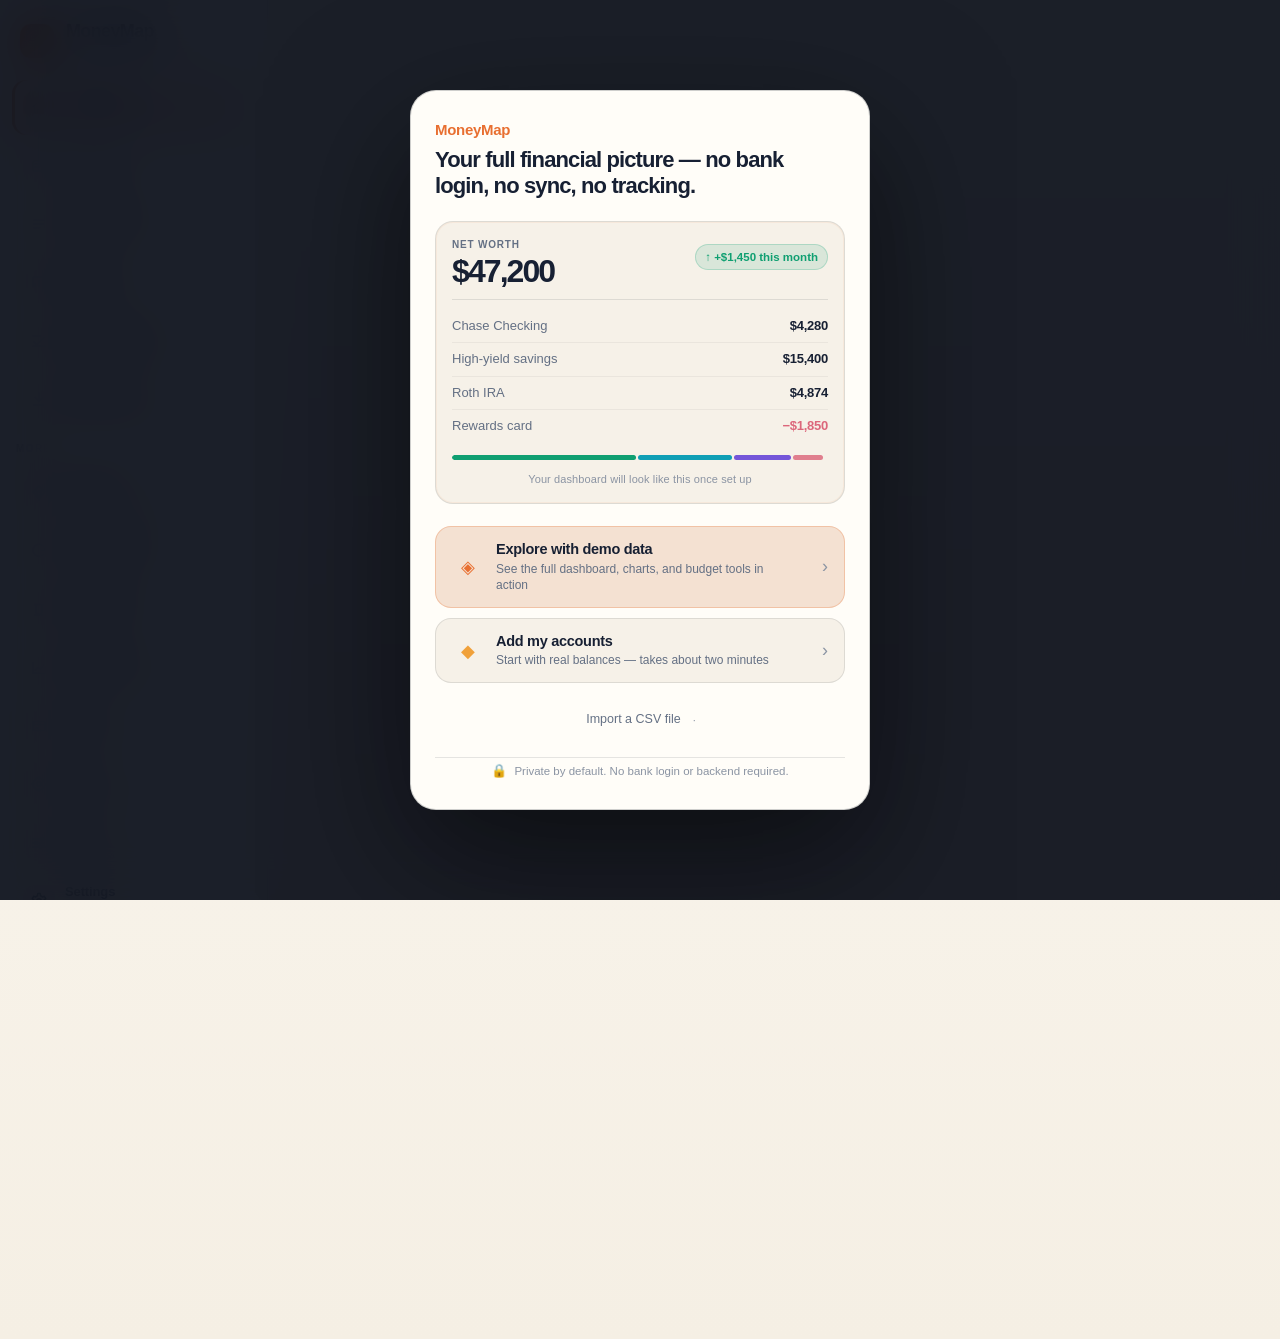
==== index.html @ 65f7e948 "v0.10" ====
<!DOCTYPE html>
<html lang="en">
<head>
<meta charset="utf-8"/>
<meta content="width=device-width, initial-scale=1.0, viewport-fit=cover" name="viewport"/>
<title>MoneyMap</title>
<meta http-equiv="Cache-Control" content="no-cache, no-store, must-revalidate"/>
<meta http-equiv="Pragma" content="no-cache"/>
<meta http-equiv="Expires" content="0"/>
<meta content="v0.1.0" name="moneymap-build"/>
<script>window.MONEYMAP_EXPECTED_BUILD='v0.1.0';</script>
<meta content="MoneyMap" name="application-name"/>
<meta content="MoneyMap" name="apple-mobile-web-app-title"/>
<meta content="A private, local-first personal finance dashboard for budgets, reviews, goals, and net worth." name="description"/>
<meta content="#0f172a" media="(prefers-color-scheme: dark)" name="theme-color"/>
<meta content="#f7f5ef" media="(prefers-color-scheme: light)" name="theme-color"/>
<meta content="website" property="og:type"/>
<meta content="MoneyMap" property="og:title"/>
<meta content="A clean personal finance dashboard for budgets, reviews, goals, and net worth." property="og:description"/>
<meta content="summary" name="twitter:card"/>
<meta content="MoneyMap" name="twitter:title"/>
<meta content="A clean personal finance dashboard for budgets, reviews, goals, and net worth." name="twitter:description"/>
<link href="data:image/svg+xml,%3Csvg xmlns='http://www.w3.org/2000/svg' viewBox='0 0 64 64'%3E%3Crect width='64' height='64' rx='16' fill='%230f172a'/%3E%3Cpath d='M18 43V21h7l7 10 7-10h7v22h-7V32.5L33.8 40h-3.6L25 32.5V43h-7z' fill='%23fb923c'/%3E%3C/svg%3E" rel="icon"/>


<link href="src/css/base.css?v=v0.1.0" rel="stylesheet"/>
<link href="src/css/layout.css?v=v0.1.0" rel="stylesheet"/>
<link href="src/css/components.css?v=v0.1.0" rel="stylesheet"/>
<link href="src/css/mobile.css?v=v0.1.0" rel="stylesheet"/>
<link href="src/css/ux-v0.7.css?v=v0.1.0" rel="stylesheet"/>
<link href="src/css/ux-v0.8.css?v=v0.1.0" rel="stylesheet"/>
<link href="src/css/ux-v0.9.css?v=v0.1.0" rel="stylesheet"/>
<link href="src/css/ux-v0.9.1.css?v=v0.1.0" rel="stylesheet"/>
<link href="src/css/ux-v0.9.2.css?v=v0.1.0" rel="stylesheet"/>
<link href="src/css/ux-v0.9.4.css?v=v0.1.0" rel="stylesheet"/>
<link href="src/css/ux-v0.9.6.css?v=v0.1.0" rel="stylesheet"/>
<link href="src/css/ux-v0.9.7.css?v=v0.1.0" rel="stylesheet"/>
<link href="src/css/ux-v0.9.8.css?v=v0.1.0" rel="stylesheet"/>
<link href="src/css/ux-v0.9.9.css?v=v0.1.0" rel="stylesheet"/>
<link href="src/css/ux-v0.1.0.css?v=v0.1.0" rel="stylesheet"/></head>





<body>
<a class="skip-link" href="#mainContent">Skip to main content</a>
<div class="app-shell" id="appShell">
<aside class="sidebar">
<div class="brand">
<div class="logo"></div>
<div><h1>MoneyMap</h1><p>Private weekly money OS</p></div>
</div>
<div class="nav-kicker">Workspace</div>
<div class="nav-group" id="sideNav"></div>
<div class="nav-kicker">Tools</div>
<div class="nav-group">
<button class="nav-btn" onclick="openDrawer('backup')"><span class="nav-icon">↧</span><span class="nav-copy"><strong>Backups</strong><span>Export, import, reset</span></span></button>
<button class="nav-btn" onclick="openDrawer('quickAdd')"><span class="nav-icon">＋</span><span class="nav-copy"><strong>Quick add</strong><span>Transaction, budget, goal</span></span></button>
</div>
<div class="sidebar-card privacy-lock"><div>🔒</div><div><b>Private by default.</b><br/>Data lives in this browser only. Hosting the file does not upload anyone’s finances.</div></div>
</aside>
<main class="main" id="mainContent" tabindex="-1">
<div class="topbar">
<div class="searchbar"><span>⌘</span><input autocomplete="off" id="globalSearch" placeholder="Search MoneyMap..."/></div>
<div class="actions">
<button class="btn btn-ghost topbar-secondary" id="themeBtn" onclick="toggleTheme()">Dark</button>
<button class="btn topbar-secondary" onclick="openFirstRun(true)">Start</button>
<button class="btn topbar-secondary" onclick="openCustomizeDrawerV51()">Customize</button>
<button class="btn topbar-secondary" onclick="loadDemoData()">Demo</button>
<button class="btn btn-primary" onclick="showView('import')">Import CSV</button>
<div class="topbar-menu-wrap">
<button aria-label="More options" class="topbar-overflow-btn" onclick="toggleTopbarMenu()">···</button>
<div class="topbar-menu" id="topbarMenu">
<button class="btn btn-ghost" id="themeBtnMobile" onclick="toggleTheme();toggleTopbarMenu()">Theme</button>
<button class="btn" onclick="openFirstRun(true);toggleTopbarMenu()">Start</button>
<button class="btn" onclick="openCustomizeDrawerV51();toggleTopbarMenu()">Customize</button>
<button class="btn" onclick="loadDemoData();toggleTopbarMenu()">Demo</button>
</div>
</div>
</div>
</div>
<section class="view active" id="view-overview">
<div class="hero" id="overviewHero">
<div class="hero-card onboarding-card" id="welcomeHero">
<button aria-label="Remove this tile" class="dismiss-btn" onclick="setHomeTile('intro', false)" title="Remove this tile">×</button>
<div class="eyebrow">Weekly review system</div>
<h2>Make your money obvious.</h2>
<p>Import transactions once a week, review what changed, spot leaks, track goals, and keep a clean financial picture without paying for bank syncing.</p>
<div class="hero-row">
<button class="btn btn-primary" onclick="showView('import')">Import transactions</button>
<button class="btn" onclick="startWeeklyReview()">Start weekly review</button>
<button class="btn" onclick="loadDemoData()">Try demo data</button>
</div>
<div class="welcome-note">This card auto-hides after data is added. You can also hide it now or bring it back in Settings.</div>
</div>
<div class="command-strip" id="compactCommand">
<button aria-label="Remove this tile" class="dismiss-btn" onclick="setHomeTile('intro', false)" title="Remove this tile">×</button>
<div class="command-copy">
<div class="eyebrow">Command center</div>
<h2 id="compactHeadline">Weekly money check</h2>
<p id="compactSubline">Import, review, and clean up your finances without the giant onboarding card.</p>
</div>
<div class="command-actions">
<button class="btn btn-primary" onclick="showView('import')">Import CSV</button>
<button class="btn" onclick="startWeeklyReview()">Review</button>
<button class="btn" onclick="openDrawer('quickAdd')">Quick add</button>
</div>
</div>
<div class="hero-metric">
<button aria-label="Remove money score tile" class="dismiss-btn" onclick="setHomeTile('score', false)" title="Remove money score tile">×</button>
<div class="card-label metric-label">Money score</div>
<div class="metric-value" id="moneyScore">0</div>
<div class="metric-sub" id="moneyScoreSub">Import transactions or add demo data to begin.</div>
<div class="progress" style="margin-top:18px"><span id="moneyScoreBar"></span></div>
<div class="split-line"></div>
<div class="mini-list" id="smartNudges"></div>
<div class="score-actions" id="scoreActions"></div>
</div>
</div>
<div class="metric-grid">
<button class="metric-card" onclick="showView('transactions')" role="button" type="button"><div class="metric-label">This month spent</div><div class="metric-value bad" id="mtdSpend">$0</div><div class="metric-sub" id="mtdSpendSub">Across visible spending categories</div></button>
<button class="metric-card" onclick="showView('transactions')" role="button" type="button"><div class="metric-label">Income tracked</div><div class="metric-value good" id="mtdIncome">$0</div><div class="metric-sub">This calendar month</div></button>
<button class="metric-card" onclick="showUnreviewedTransactions()" role="button" type="button"><div class="metric-label">Unreviewed</div><div class="metric-value gold" id="unreviewedCount">0</div><div class="metric-sub">Transactions waiting for cleanup</div></button>
<button class="metric-card" onclick="showView('recurring')" role="button" type="button"><div class="metric-label">Subscriptions</div><div class="metric-value purple" id="subscriptionTotal">$0</div><div class="metric-sub" id="subscriptionSub">Detected recurring monthly spend</div></button>
</div>
<div class="monarch-benchmark-strip" id="monarchUsabilityPanel"></div>
<div class="v5-command-board" id="v5CommandBoard"></div>
<div class="v52-parity-grid" id="v52ParityPanel"></div>
<div class="grid-21 overview-grid-main">
<div class="card">
<div class="card-header"><div><h3 class="card-title">Spending map</h3><p class="card-subtitle">Where your money went this month.</p></div><span class="pill" id="monthPill"></span></div>
<div class="canvas-wrap chart-interactive mm-chart-card"><canvas aria-label="Monthly spending by category" id="spendCanvas" tabindex="0"></canvas><div aria-hidden="true" class="chart-tooltip" id="spendChartTip"></div></div><div class="chart-legend" id="spendLegend"></div><div class="chart-hover-note">Hover or tap a bar to inspect spending by category.</div>
</div>
<div class="card">
<div class="card-header"><div><h3 class="card-title">Top categories</h3><p class="card-subtitle">Largest controllable spend.</p></div></div>
<div class="mini-list" id="topCategories"></div>
</div>
</div>
<div class="grid-2 overview-grid-bottom">
<div class="card">
<div class="card-header"><div><h3 class="card-title">Budget heat</h3><p class="card-subtitle">Budgets closest to their limit.</p></div><button class="btn btn-small" onclick="showView('budgets')">Manage</button></div>
<div id="budgetHeat"></div>
</div>
<div class="card">
<div class="card-header"><div><h3 class="card-title">Recent activity</h3><p class="card-subtitle">Latest imported transactions.</p></div><button class="btn btn-small" onclick="showView('transactions')">View all</button></div>
<div class="mini-list" id="recentActivity"></div>
</div>
</div>
<div class="card monthly-plan-card" id="monthlyPlanCard"></div>
</section>
<section class="view" id="view-import">
<div class="page-head"><div><h2 class="section-title">Import center</h2><p class="section-sub">Drop CSVs from your bank, credit card, Apple Card, or exported spreadsheet. MoneyMap dedupes and categorizes them.</p></div><button class="btn" onclick="downloadSampleCsv()">Download sample CSV</button></div>
<div class="steps">
<div class="step active" id="stepFile"><div class="step-num">1</div><h4>Choose files</h4><p>Drag multiple CSVs at once.</p></div>
<div class="step" id="stepMap"><div class="step-num">2</div><h4>Map columns</h4><p>Save mapping per bank.</p></div>
<div class="step" id="stepClean"><div class="step-num">3</div><h4>Review import</h4><p>Check totals before accepting.</p></div>
<div class="step" id="stepDone"><div class="step-num">4</div><h4>Review week</h4><p>Undo is available in history.</p></div>
</div>
<div class="grid-12">
<div class="card">
<div class="dropzone" id="dropzone">
<div class="upload-icon">⇡</div>
<h3>Drop CSV files here</h3>
<p>Or click to select files. Nothing leaves your device.</p>
<input accept=".csv,.txt,.tsv,.tab,.psv,text/csv,text/plain" id="csvInput" multiple="" type="file"/>
</div>
<div class="split-line"></div>
<div class="mini-list">
<div class="mini-item"><div><b>Supports</b><br/><span>Date, Description, Amount, Debit/Credit, Account, Category</span></div><span>CSV</span></div>
<div class="mini-item"><div><b>Dedupe</b><br/><span>Checks existing data and duplicates inside the selected batch</span></div><span id="dedupeMode">On</span></div>
<div class="mini-item"><div><b>Auto rules</b><br/><span>Merchant text rules apply at import</span></div><span id="ruleCountImport">0 rules</span></div>
</div>
</div>
<div class="stack">
<div class="card" id="mappingCard">
<div class="card-header"><div><h3 class="card-title">Column mapping</h3><p class="card-subtitle">MoneyMap auto-detects columns, reuses saved bank mappings, and lets you review the batch before accepting.</p></div></div>
<div class="empty" id="mappingEmpty"><div><strong>No file selected yet.</strong><p>Drop one or more CSVs to preview rows, confirm mapping, and review duplicates before import.</p><div class="empty-actions"><button class="btn btn-primary" onclick="document.getElementById('csvInput')?.click()">Choose CSV</button><button class="btn" onclick="downloadSampleCsv()">Sample CSV</button></div></div></div>
<div id="mappingContent" style="display:none">
<div class="file-tabs" id="fileTabs"></div>
<div class="mapping-tools">
<div class="form-field"><label>Bank / mapping name</label><input class="input" id="mappingProfileName" oninput="updateActiveProfileName(this.value)" placeholder="Example: Chase checking"/></div>
<div class="mapping-tool-actions"><button class="btn btn-small" onclick="saveActiveMapping()">Save mapping</button><button class="btn btn-small" onclick="autoDetectActiveMapping()">Auto-detect again</button></div>
</div>
<div class="mini-list import-status" id="mappingStatus"></div>
<div class="split-line"></div>
<div class="form-row-3" id="mappingFields"></div>
<div class="split-line"></div>
<div class="mapping-grid" id="mappingPreview"></div>
<div class="split-line"></div>
<div class="import-summary" id="importSummary"></div>
<div class="hero-row"><button class="btn btn-primary" onclick="prepareImportSummary()">Review import</button><button class="btn btn-disabled" disabled="" id="acceptImportBtn" onclick="commitImport()">Accept import</button><button class="btn" onclick="clearPendingImport()">Clear</button></div>
</div>
</div>
<div class="card">
<div class="card-header"><div><h3 class="card-title">Import history</h3><p class="card-subtitle">Recent batches, duplicate counts, and undo for the latest batch.</p></div></div>
<div class="mini-list" id="importHistory"></div>
</div>
<div class="card">
<div class="card-header"><div><h3 class="card-title">Saved bank mappings</h3><p class="card-subtitle">Reusable column presets saved locally for future CSV imports.</p></div></div>
<div class="mini-list" id="savedMappingsList"></div>
</div>
</div>
</div>
</section>
<section class="view" id="view-review">
<div class="page-head"><div><h2 class="section-title">Weekly review</h2><p class="section-sub">Review the current queue, clean merchant names, approve categories, and close the week with one click.</p></div><div class="actions"><button class="btn" onclick="cleanReviewQueueMerchants()">Clean queue</button><button class="btn" onclick="approveCurrentWeek()">Approve week</button><button class="btn" onclick="approveAllReviewed()">Approve visible</button><button class="btn btn-primary" onclick="showView('rules')">Improve rules</button></div></div>
<div class="review-summary-grid" id="weeklyReviewSummary"></div>
<div class="grid-21">
<div class="review-card">
<div class="swipe-hint"><span>👈 Swipe left to hide</span><span>Swipe right to approve 👉</span></div>
<div id="reviewQueue"></div>
</div>
<div class="stack">
<div class="card"><h3 class="card-title">Review controls</h3><p class="card-subtitle">Narrow the queue without leaving the weekly workflow.</p><div class="split-line"></div><div class="review-controls"><div><label>Search queue</label><input class="input" id="reviewSearch" oninput="reviewIndex=0; renderReview()" placeholder="Merchant, category, account..."/></div><div><label>Scope</label><select id="reviewScope" onchange="reviewIndex=0; renderReview()"><option value="all">All unreviewed</option><option value="week">Current week</option><option value="month">This month</option><option value="uncategorized">Uncategorized only</option></select></div></div></div>
<div class="card"><h3 class="card-title">Review stats</h3><div class="split-line"></div><div class="mini-list" id="reviewStats"></div></div>
<div class="card"><h3 class="card-title">Fast keys</h3><p class="card-subtitle">Use your keyboard while reviewing.</p><div class="split-line"></div><div class="mini-list"><div class="mini-item"><b>Approve</b><span><span class="kbd">A</span></span></div><div class="mini-item"><b>Skip</b><span><span class="kbd">S</span></span></div><div class="mini-item"><b>Create rule</b><span><span class="kbd">R</span></span></div><div class="mini-item"><b>Clean merchant</b><span><span class="kbd">C</span></span></div></div></div>
</div>
</div>
</section>
<section class="view" id="view-transactions">
<div class="page-head"><div><h2 class="section-title">Transactions</h2><p class="section-sub">Search, filter, recategorize, hide transfers, and export cleaned data.</p></div><div class="actions"><button class="btn" onclick="cleanVisibleMerchants()">Clean visible</button><button class="btn" onclick="cleanAllMerchants()">Clean all</button><button class="btn" onclick="exportTransactionsCsv()">Export CSV</button><button class="btn btn-primary" onclick="openDrawer('quickAdd')">Add transaction</button></div></div>
<div class="card">
<div class="tx-filter-grid">
<div><label>Search transactions</label><input class="input" id="transactionSearch" oninput="renderAll()" placeholder="Merchant, category, account, notes..."/></div>
<div><label>Month</label><select id="filterMonth" onchange="renderAll()"></select></div>
<div><label>Category</label><select id="filterCategory" onchange="renderAll()"></select></div>
<div><label>Account</label><select id="filterAccount" onchange="renderAll()"><option value="all">All accounts</option></select></div>
<div><label>Visibility</label><select id="filterVisibility" onchange="renderAll()"><option value="all">All</option><option value="visible">Visible only</option><option value="hidden">Hidden/transfers</option><option value="unreviewed">Unreviewed</option><option value="reviewed">Reviewed</option></select></div>
<div><label>Amount type</label><select id="filterAmountType" onchange="renderAll()"><option value="all">All amounts</option><option value="spend">Spending only</option><option value="income">Income only</option><option value="zero">Zero / unread amount</option></select></div>
</div>
<div class="split-line"></div>
<div class="table-wrap"><table><thead><tr><th>Date</th><th>Merchant</th><th>Category</th><th>Account</th><th>Status</th><th class="right">Amount</th><th></th></tr></thead><tbody id="transactionRows"></tbody></table></div>
<div class="tx-card-list" id="transactionCards"></div>
</div>
</section>
<section class="view" id="view-budgets">
<div class="page-head"><div><h2 class="section-title">Budgets</h2><p class="section-sub">Set simple monthly caps. Spending updates automatically from imported transactions.</p></div><button class="btn btn-primary" onclick="openDrawer('budget')">Add budget</button></div>
<div class="grid-21">
<div class="card"><div class="card-header"><div><h3 class="card-title">Monthly budget board</h3><p class="card-subtitle">Green means under control. Orange means watch. Red means over.</p></div></div><div id="budgetBoard"></div></div>
<div class="stack"><div class="card"><h3 class="card-title">Budget summary</h3><div class="split-line"></div><div class="mini-list" id="budgetSummary"></div></div><div class="card"><h3 class="card-title">Suggested budgets</h3><p class="card-subtitle">Based on current spending.</p><div class="split-line"></div><div class="mini-list" id="budgetSuggestions"></div></div></div>
</div>
</section>
<section class="view" id="view-recurring">
<div class="page-head"><div><h2 class="section-title">Subscriptions</h2><p class="section-sub">Recurring charges are detected from repeating merchants and similar amounts.</p></div><button class="btn" onclick="detectRecurring(true)">Rescan</button></div>
<div class="metric-grid"><div class="metric-card"><div class="metric-label">Monthly recurring</div><div class="metric-value purple" id="recMonthly">$0</div><div class="metric-sub">Detected active subscriptions</div></div><div class="metric-card"><div class="metric-label">Annualized</div><div class="metric-value gold" id="recAnnual">$0</div><div class="metric-sub">Monthly recurring × 12</div></div><div class="metric-card"><div class="metric-label">Items</div><div class="metric-value blue" id="recCount">0</div><div class="metric-sub">Likely recurring merchants</div></div><div class="metric-card"><div class="metric-label">Potential cuts</div><div class="metric-value good" id="recCuts">$0</div><div class="metric-sub">Items marked review/cancel</div></div></div>
<div class="card"><div class="card-header"><div><h3 class="card-title">Recurring charges</h3><p class="card-subtitle">Mark things as keep, review, or cancel target.</p></div></div><div class="mini-list" id="recurringList"></div></div>
</section>
<section class="view" id="view-networth">
<div class="page-head"><div><h2 class="section-title">Net worth</h2><p class="section-sub">Manual account balances, included assets and liabilities, and historical snapshots in one clean tracker.</p></div><div class="actions"><button class="btn" onclick="saveNetWorthSnapshot()">Save snapshot</button><button class="btn btn-primary" onclick="openDrawer('account')">Add account</button></div></div>
<div class="tracker-hero" id="netWorthMetrics"></div>
<div class="tracker-grid">
<div class="card">
<div class="card-header"><div><h3 class="card-title">Manual account balances</h3><p class="card-subtitle">Checking, savings, brokerage balances, cards, loans, property, and other manual values. Use include/exclude to avoid double-counting holdings or debts.</p></div><button class="btn btn-small" onclick="openDrawer('account')">Add</button></div>
<div class="table-wrap"><table><thead><tr><th>Account</th><th>Type</th><th>Updated</th><th>Status</th><th class="right">Balance</th><th></th></tr></thead><tbody id="accountRows"></tbody></table></div>
</div>
<div class="stack">
<div class="card"><div class="card-header"><div><h3 class="card-title">Net worth trend</h3><p class="card-subtitle">Snapshots are manual so old values never drift when balances change.</p></div></div><div class="canvas-wrap chart-interactive mm-chart-card"><canvas aria-label="Net worth trend" id="netWorthCanvas" tabindex="0"></canvas><div aria-hidden="true" class="chart-tooltip" id="netWorthChartTip"></div></div><div class="chart-legend" id="netWorthLegend"></div><div class="chart-hover-note">Hover or tap a point to inspect a net worth snapshot.</div><div class="split-line"></div><div class="form-row"><div><label>Snapshot date</label><input class="input" id="netWorthSnapshotDate" type="date"/></div><div><label>Note</label><input class="input" id="netWorthSnapshotNote" placeholder="Optional note"/></div></div><div class="hero-row"><button class="btn btn-primary" onclick="saveNetWorthSnapshot()">Save current net worth</button><button class="btn" onclick="exportTrackerCsv('networth')">Export CSV</button></div></div>
<div class="card"><div class="card-header"><div><h3 class="card-title">Snapshot history</h3><p class="card-subtitle">Newest snapshots first.</p></div></div><div class="mini-list" id="netWorthSnapshotList"></div></div>
</div>
</div>
</section>
<section class="view" id="view-debt">
<div class="page-head"><div><h2 class="section-title">Debt tracker</h2><p class="section-sub">Track payoff balances, APR, minimum payments, extra payments, and the next best debt to attack.</p></div><div class="actions"><button class="btn" onclick="exportTrackerCsv('debts')">Export CSV</button><button class="btn btn-primary" onclick="openDrawer('debt')">Add debt</button></div></div>
<div class="tracker-hero" id="debtMetrics"></div>
<div class="tracker-grid-reverse">
<div class="stack">
<div class="payoff-focus" id="debtFocus"></div>
<div class="card"><h3 class="card-title">Strategy</h3><p class="card-subtitle">Avalanche minimizes interest. Snowball prioritizes quick wins.</p><div class="split-line"></div><label>Payoff strategy</label><select id="debtStrategy" onchange="setDebtStrategy(this.value)"><option value="avalanche">Avalanche, highest APR first</option><option value="snowball">Snowball, smallest balance first</option></select><div class="split-line"></div><div class="mini-list" id="debtPlan"></div></div>
</div>
<div class="card">
<div class="card-header"><div><h3 class="card-title">Debt accounts</h3><p class="card-subtitle">Balances are positive amounts owed. Payments are monthly.</p></div><button class="btn btn-small" onclick="openDrawer('debt')">Add</button></div>
<div class="table-wrap"><table><thead><tr><th>Debt</th><th>APR</th><th>Min</th><th>Extra</th><th>Include</th><th class="right">Balance</th><th></th></tr></thead><tbody id="debtRows"></tbody></table></div>
</div>
</div>
</section>
<section class="view" id="view-investments">
<div class="page-head"><div><h2 class="section-title">Investment holdings</h2><p class="section-sub">Manual holdings, allocation, cost basis, unrealized gain/loss, and net-worth inclusion control.</p></div><div class="actions"><button class="btn" onclick="exportTrackerCsv('holdings')">Export CSV</button><button class="btn btn-primary" onclick="openDrawer('holding')">Add holding</button></div></div>
<div class="tracker-hero" id="investmentMetrics"></div>
<div class="tracker-grid">
<div class="card">
<div class="card-header"><div><h3 class="card-title">Holdings</h3><p class="card-subtitle">Update price manually whenever you want a new snapshot. Shares can be fractional.</p></div><button class="btn btn-small" onclick="openDrawer('holding')">Add</button></div>
<div class="table-wrap"><table><thead><tr><th>Holding</th><th>Account</th><th>Class</th><th class="right">Qty</th><th class="right">Price</th><th class="right">Value</th><th class="right">Gain/Loss</th><th></th></tr></thead><tbody id="holdingRows"></tbody></table></div>
</div>
<div class="stack">
<div class="card"><div class="card-header"><div><h3 class="card-title">Allocation</h3><p class="card-subtitle">Grouped by asset class.</p></div></div><div class="canvas-wrap chart-interactive mm-chart-card"><canvas aria-label="Investment allocation by asset class" id="investmentCanvas" tabindex="0"></canvas><div aria-hidden="true" class="chart-tooltip" id="investmentChartTip"></div></div><div class="chart-legend" id="investmentLegend"></div><div class="chart-hover-note">Hover or tap a bar to inspect allocation value and weight.</div><div class="split-line"></div><div class="mini-list" id="allocationList"></div></div>
<div class="card"><h3 class="card-title">Portfolio notes</h3><p class="card-subtitle">Use manual holdings for visibility. Exclude holdings from net worth if you already track the same account balance on the Net worth page.</p><div class="split-line"></div><div class="mini-list" id="investmentNotes"></div></div>
</div>
</div>
</section>
<section class="view" id="view-credit">
<div class="page-head"><div><h2 class="section-title">Credit tracker</h2><p class="section-sub">Optional monthly score logging for Experian, Equifax, and TransUnion. Nothing is pulled automatically, nothing leaves this browser.</p></div><button class="btn btn-primary" onclick="document.getElementById('creditMonth')?.focus()">Add monthly scores</button></div>
<div class="credit-hero">
<div class="card credit-score-card">
<div class="card-header"><div><h3 class="card-title">Latest credit snapshot</h3><p class="card-subtitle" id="creditLatestSub">Add your first score log to begin.</p></div></div>
<div class="score-summary">
<div class="score-ring" id="creditAvgRing" style="--score-pct:0%"><strong id="creditAvgScore">—</strong></div>
<div>
<div class="metric-label">Average score</div>
<div class="metric-sub" id="creditAvgDelta">No monthly trend yet.</div>
<div style="margin-top:12px"><span class="score-band" id="creditBand">Not logged</span></div>
</div>
</div>
</div>
<div class="card">
<div class="card-header"><div><h3 class="card-title">Score trend</h3><p class="card-subtitle">Track long-term movement by bureau and average.</p></div></div>
<div class="canvas-wrap chart-interactive" id="creditChartWrap"><canvas aria-label="Credit score trend. Hover or focus to inspect bureau values by month." id="creditCanvas" tabindex="0"></canvas><div aria-hidden="true" class="chart-tooltip" id="creditChartTip"></div></div><div class="chart-legend" id="creditLegend"></div><div class="chart-hover-note">Hover or tap near a month to update the legend with each bureau and average score.</div>
</div>
</div>
<div class="credit-metric-grid" id="creditMetricGrid"></div>
<div class="bureau-grid" style="margin:var(--gap) 0">
<div class="bureau-card"><h4>Experian</h4><div class="score" id="experianLatest">—</div><div class="metric-sub" id="experianDelta">No data</div></div>
<div class="bureau-card"><h4>Equifax</h4><div class="score" id="equifaxLatest">—</div><div class="metric-sub" id="equifaxDelta">No data</div></div>
<div class="bureau-card"><h4>TransUnion</h4><div class="score" id="transunionLatest">—</div><div class="metric-sub" id="transunionDelta">No data</div></div>
</div>
<div class="grid-12">
<div class="card">
<div class="card-header"><div><h3 class="card-title">Log monthly scores</h3><p class="card-subtitle">Enter any bureaus you have. Missing scores are fine.</p></div></div>
<div class="form-field"><label>Month</label><input class="input" id="creditMonth" type="month"/></div>
<div class="form-row-3">
<div><label>Experian</label><input class="input" id="creditExperian" max="850" min="300" placeholder="300–850" type="number"/></div>
<div><label>Equifax</label><input class="input" id="creditEquifax" max="850" min="300" placeholder="300–850" type="number"/></div>
<div><label>TransUnion</label><input class="input" id="creditTransunion" max="850" min="300" placeholder="300–850" type="number"/></div>
</div>
<div class="score-note-grid">
<div><label>Utilization %</label><input class="input" id="creditUtilization" max="100" min="0" placeholder="Optional" step="0.1" type="number"/></div>
<div><label>Score source</label><input class="input" id="creditSource" placeholder="App, lender, bureau"/></div>
</div>
<div class="form-field" style="margin-top:12px"><label>Note</label><input class="input" id="creditNote" placeholder="Optional, e.g. paid utilization down"/></div>
<div class="score-note-grid"><div><label>Target score</label><input class="input" id="creditTarget" max="850" min="300" placeholder="Optional target" type="number"/></div><div><label>Reminder cadence</label><select id="creditCadence"><option value="monthly">Monthly</option><option value="quarterly">Quarterly</option><option value="manual">Manual only</option></select></div></div>
<div class="hero-row"><button class="btn btn-primary" onclick="saveCreditLog()">Save credit log</button><button class="btn" onclick="clearCreditForm()">Clear</button></div>
<div class="split-line"></div>
<p class="microcopy">Tip: log scores once a month from the same source when possible. Different apps may show different scoring models.</p>
</div>
<div class="card">
<div class="card-header"><div><h3 class="card-title">Credit history</h3><p class="card-subtitle">Newest logs first. Edit by clicking a row’s Edit button.</p></div></div>
<div class="table-wrap"><table><thead><tr><th>Month</th><th>Experian</th><th>Equifax</th><th>TransUnion</th><th>Average</th><th>Util.</th><th>Source</th><th>Note</th><th></th></tr></thead><tbody id="creditRows"></tbody></table></div>
</div>
</div>
</section>
<section class="view" id="view-goals">
<div class="page-head"><div><h2 class="section-title">Goals</h2><p class="section-sub">Track savings targets, payoff targets, big purchases, deadline risk, and monthly pace.</p></div><div class="actions"><button class="btn" onclick="exportTrackerCsv('goals')">Export CSV</button><button class="btn btn-primary" onclick="openDrawer('goal')">Add goal</button></div></div>
<div class="goal-summary" id="goalSummary"></div>
<div class="grid-3" id="goalGrid"></div>
</section>
<section class="view" id="view-rules">
<div class="page-head"><div><h2 class="section-title">Rules and automation</h2><p class="section-sub">Create merchant-text rules, auto-hide transfers, detect recurring charges, and accept suggested rules when repeated edits reveal a pattern.</p></div><div class="actions"><button class="btn" onclick="runTransferScan(true)">Run transfer scan</button><button class="btn btn-primary" onclick="addRuleFromForm()">Add rule</button></div></div>
<div class="grid-12">
<div class="stack">
<div class="card">
<h3 class="card-title">Create merchant rule</h3><p class="card-subtitle">Rules match imported raw descriptions and cleaned merchant names. They run during import and when you apply automation.</p><div class="split-line"></div>
<div class="form-field"><label>Description contains</label><input class="input" id="ruleContains" placeholder="PUBLIX, NETFLIX, CREDIT CARD PAYMENT"/></div>
<div class="rule-action-grid">
<div><label>Action</label><select id="ruleAction" onchange="syncRuleFormAction()"><option value="categorize">Set category</option><option value="hide">Set category and hide</option><option value="transfer">Mark as transfer and hide</option></select></div>
<div><label>Amount type</label><select id="ruleDirection"><option value="any">Any amount</option><option value="spend">Spending only</option><option value="income">Income only</option><option value="zero">Zero amount only</option></select></div>
</div>
<div class="form-field" style="margin-top:12px"><label>Set category</label><input class="input" id="ruleCategory" list="categoryList" placeholder="Groceries"/></div>
<div class="auto-note">Use “mark as transfer and hide” for credit-card payments, account transfers, and other money movement that should not count as spending.</div>
<div class="hero-row"><button class="btn btn-primary" onclick="addRuleFromForm()">Save rule</button><button class="btn" onclick="applyRulesToAll()">Apply automation now</button><button class="btn" onclick="detectRecurring(true)">Rescan subscriptions</button></div>
</div>
<div class="card"><div class="card-header"><div><h3 class="card-title">Automation health</h3><p class="card-subtitle">Quick controls for transfer detection, subscription detection, and rule suggestions.</p></div></div><div class="mini-list" id="automationStats"></div></div>
</div>
<div class="stack">
<div class="card"><div class="card-header"><div><h3 class="card-title">Suggested rules</h3><p class="card-subtitle">Generated from repeated category edits and repeated merchants with consistent categories.</p></div></div><div class="mini-list" id="suggestedRulesList"></div></div>
<div class="card"><div class="card-header"><div><h3 class="card-title">Active rules</h3><p class="card-subtitle">Rules are checked in order. More specific rules should stay above broad rules.</p></div></div><div class="mini-list" id="rulesList"></div></div>
</div>
</div>
</section>
<section class="view" id="view-settings">
<div class="page-head"><div><h2 class="section-title">Settings</h2><p class="section-sub">Local preferences, privacy, display, and app maintenance.</p></div><button class="btn btn-primary" onclick="openCustomizeDrawerV51()">Customize look</button></div>
<div class="card" id="benchmarkSettingsCard" style="margin-bottom:14px"></div>
<div class="settings-grid">
<div class="stack">
<div class="card">
<div class="card-header"><div><h3 class="card-title">Appearance</h3><p class="card-subtitle">Make it feel personal. Color, spacing, and visual style are saved locally.</p></div></div>
<label>Accent color</label>
<div class="theme-grid" id="accentOptions">
<button class="theme-option" data-accent-option="mint" onclick="setAppearance('accent','mint')" style="--sw1:#53e0ac;--sw2:#68b8ff"><div class="theme-swatch"></div><b>Mint</b><span>Clean fintech default</span></button>
<button class="theme-option" data-accent-option="pink" onclick="setAppearance('accent','pink')" style="--sw1:#ff74bf;--sw2:#ffb2d8"><div class="theme-swatch"></div><b>Pink</b><span>Soft rose mode</span></button>
<button class="theme-option" data-accent-option="ocean" onclick="setAppearance('accent','ocean')" style="--sw1:#5ee8ff;--sw2:#6ba8ff"><div class="theme-swatch"></div><b>Ocean</b><span>Blue and crisp</span></button>
<button class="theme-option" data-accent-option="violet" onclick="setAppearance('accent','violet')" style="--sw1:#a78bfa;--sw2:#d8b4fe"><div class="theme-swatch"></div><b>Violet</b><span>Premium purple</span></button>
<button class="theme-option" data-accent-option="sunset" onclick="setAppearance('accent','sunset')" style="--sw1:#ff9f6e;--sw2:#ffd166"><div class="theme-swatch"></div><b>Sunset</b><span>Warm orange</span></button>
<button class="theme-option" data-accent-option="mono" onclick="setAppearance('accent','mono')" style="--sw1:#e5e7eb;--sw2:#9ca3af"><div class="theme-swatch"></div><b>Mono</b><span>Minimal grayscale</span></button>
</div>
<div class="split-line"></div>
<div class="form-row">
<div><label>Theme</label><div class="segmented"><button class="btn btn-small" data-theme-option="system" onclick="setAppearance('theme','system')">System</button><button class="btn btn-small" data-theme-option="dark" onclick="setAppearance('theme','dark')">Dark</button><button class="btn btn-small" data-theme-option="light" onclick="setAppearance('theme','light')">Light</button></div></div>
<div><label>Density</label><div class="segmented"><button class="btn btn-small" data-density-option="compact" onclick="setAppearance('density','compact')">Compact</button><button class="btn btn-small" data-density-option="comfortable" onclick="setAppearance('density','comfortable')">Comfort</button><button class="btn btn-small" data-density-option="roomy" onclick="setAppearance('density','roomy')">Roomy</button></div></div>
</div>
<div class="form-field" style="margin-top:12px"><label>Surface style</label><div class="segmented"><button class="btn btn-small" data-vibe-option="clean" onclick="setAppearance('vibe','clean')">Clean</button><button class="btn btn-small" data-vibe-option="glass" onclick="setAppearance('vibe','glass')">Glass</button><button class="btn btn-small" data-vibe-option="minimal" onclick="setAppearance('vibe','minimal')">Minimal</button></div></div>
</div>
<div class="card"><h3 class="card-title">Preferences</h3><div class="split-line"></div><div class="form-row"><div class="form-field"><label>Currency</label><select id="currencySelect" onchange="saveSettingsFromUI()"><option value="USD">USD</option><option value="EUR">EUR</option><option value="GBP">GBP</option><option value="CAD">CAD</option></select></div><div class="form-field"><label>Monthly income target</label><input class="input" id="incomeTarget" oninput="saveSettingsFromUI()" placeholder="Optional" type="number"/></div></div><div class="toggle"><div><b>Show cents</b><br/><span class="muted">Display decimal places in amounts</span></div><div class="switch" id="centsSwitch" onclick="toggleSettingSwitch('showCents')"></div></div><div class="split-line"></div><div class="mini-item"><div><b>Startup screen</b><br/><span>Reopen Demo Mode, Start Fresh, or Import CSV choices.</span></div><button class="btn btn-small" onclick="openFirstRun(true);">Open</button></div><div class="split-line"></div><div class="welcome-mode-row"><div><b>Overview top tiles</b><br/><span class="muted">Remove the large intro/command tile or the Money Score tile from the top of Overview.</span></div><div class="mini-list tile-manager-row"><div class="mini-item"><div><b>Intro / command tile</b><br/><span>Big welcome card for new users, compact command strip after setup.</span></div><button class="btn btn-small" data-home-tile="intro" onclick="toggleHomeTile('intro')">Shown</button></div><div class="mini-item"><div><b>Money Score tile</b><br/><span>Score, nudges, and quick actions.</span></div><button class="btn btn-small" data-home-tile="score" onclick="toggleHomeTile('score')">Shown</button></div></div></div><div class="split-line"></div><div class="welcome-mode-row"><div><b>Intro tile behavior</b><br/><span class="muted">Only applies when the intro / command tile is shown.</span></div><div class="segmented"><button class="btn btn-small" data-welcome-option="auto" onclick="setWelcomeMode('auto')">Auto</button><button class="btn btn-small" data-welcome-option="hidden" onclick="setWelcomeMode('hidden')">Compact</button><button class="btn btn-small" data-welcome-option="visible" onclick="setWelcomeMode('visible')">Big</button></div></div></div>
</div>
<div class="stack">
<div class="card"><h3 class="card-title">Live preview</h3><p class="card-subtitle">A quick sense of the selected style.</p><div class="split-line"></div><div class="preview-shell"><div class="preview-card"><div class="metric-label">Monthly snapshot</div><div class="metric-value good">$4,280</div><div class="metric-sub">Income, budgets, and goals in one clean view.</div><div class="preview-bar"></div></div></div></div>
<div class="card"><h3 class="card-title">Privacy and portability</h3><p class="card-subtitle">This app has no backend. Use backups when switching devices or browsers.</p><div class="split-line"></div><div class="mini-list"><div class="mini-item"><div><b>Storage</b><br/><span>Browser localStorage</span></div><span id="storageUsage">—</span></div><div class="mini-item"><div><b>Last backup</b><br/><span id="lastBackupLabel">Never</span></div><span class="pill" id="lastBackupAge">No backup</span></div><div class="mini-item"><div><b>Backup JSON</b><br/><span>Full portable workspace export.</span></div><button class="btn btn-small" onclick="exportBackup()">Export</button></div><div class="mini-item"><div><b>Reports</b><br/><span>Download weekly or monthly summaries.</span></div><div class="table-actions"><button class="btn btn-small" onclick="exportPeriodReport('week')">Weekly</button><button class="btn btn-small" onclick="exportPeriodReport('month')">Monthly</button></div></div><div class="mini-item"><div><b>Build</b><br/><span>Use this value for the GitHub release tag.</span></div><span class="pill" id="appBuildLabel">—</span></div><div class="mini-item"><div><b>Danger zone</b><br/><span>Clear all local data</span></div><button class="btn btn-small btn-danger" onclick="resetAllData()">Reset</button></div></div></div>
</div>
</div>
</section>
</main>
</div>
<div class="mobile-bar" id="mobileNav"></div>
<div aria-label="Command palette" aria-modal="true" class="command-palette" id="commandPalette" role="dialog">
<div class="command-box">
<div class="command-search"><span>⌘</span><input autocomplete="off" id="commandInput" oninput="renderCommandPalette()" onkeydown="handleCommandPaletteKey(event)" placeholder="Search actions, pages, reports, settings..."/></div>
<div class="command-results" id="commandResults"></div>
</div>
</div>
<div class="toast" id="toast"></div>
<datalist id="categoryList"></datalist>
<div aria-hidden="true" class="drawer" id="drawer"><div class="drawer-backdrop" onclick="closeDrawer()"></div><div aria-labelledby="drawerTitle" aria-modal="true" class="drawer-panel" role="dialog"><div class="drawer-head"><div><h3 class="section-title" id="drawerTitle">Quick add</h3><p class="section-sub" id="drawerSub">Add or manage data.</p></div><button aria-label="Close drawer" class="btn btn-square drawer-close" onclick="closeDrawer()">×</button></div><div id="drawerBody"></div></div></div>
<div aria-hidden="true" class="first-run" id="firstRun">
<div aria-labelledby="frTitle" aria-modal="true" class="fr-panel" role="dialog">

  <!-- Header -->
  <div class="fr-header">
    <div class="fr-wordmark">MoneyMap</div>
    <p class="fr-tagline">Your full financial picture — no bank login, no sync, no tracking.</p>
  </div>

  <!-- Live preview of what the dashboard looks like -->
  <div class="fr-preview" aria-hidden="true">
    <div class="fr-preview-top">
      <div>
        <div class="fr-preview-label">Net worth</div>
        <div class="fr-preview-value">$47,200</div>
      </div>
      <div class="fr-preview-delta">↑ +$1,450 this month</div>
    </div>
    <div class="fr-preview-accounts">
      <div class="fr-preview-acct"><span>Chase Checking</span><b>$4,280</b></div>
      <div class="fr-preview-acct"><span>High-yield savings</span><b>$15,400</b></div>
      <div class="fr-preview-acct"><span>Roth IRA</span><b>$4,874</b></div>
      <div class="fr-preview-acct fr-preview-acct--debt"><span>Rewards card</span><b>−$1,850</b></div>
    </div>
    <div class="fr-preview-bar" aria-hidden="true">
      <div class="fr-bar-fill" style="width:49%;background:var(--good)"></div>
      <div class="fr-bar-fill" style="width:25%;background:var(--blue)"></div>
      <div class="fr-bar-fill" style="width:15%;background:var(--purple)"></div>
      <div class="fr-bar-fill" style="width:8%;background:var(--red);opacity:.7"></div>
    </div>
    <div class="fr-preview-caption">Your dashboard will look like this once set up</div>
  </div>

  <!-- Primary CTAs -->
  <div class="fr-ctas">
    <button class="fr-cta fr-cta--primary" onclick="chooseFirstRun('demo')">
      <span class="fr-cta-icon">◈</span>
      <div class="fr-cta-copy">
        <b id="frTitle">Explore with demo data</b>
        <span>See the full dashboard, charts, and budget tools in action</span>
      </div>
      <span class="fr-cta-arrow">›</span>
    </button>
    <button class="fr-cta fr-cta--secondary" onclick="chooseFirstRun('fresh')">
      <span class="fr-cta-icon">◆</span>
      <div class="fr-cta-copy">
        <b>Add my accounts</b>
        <span>Start with real balances — takes about two minutes</span>
      </div>
      <span class="fr-cta-arrow">›</span>
    </button>
  </div>

  <!-- Tertiary links -->
  <div class="fr-links">
    <button class="fr-link" onclick="chooseFirstRun('import')">Import a CSV file</button>
    <span class="fr-dot">·</span>
    <button class="fr-link fr-continue-btn" id="frContinueBtn" onclick="chooseFirstRun('continue')">Continue existing workspace</button>
  </div>

  <!-- Privacy note -->
  <div class="fr-privacy">
    <span class="fr-lock">🔒</span>
    <span id="firstRunFootnote">Everything stays in your browser. Nothing leaves your device.</span>
  </div>

</div>
</div>


<script src="src/js/core/app-config.js?v=v0.1.0"></script>
<script src="src/js/utils.js?v=v0.1.0"></script>
<script src="src/js/core/security.js?v=v0.1.0"></script>
<script src="src/js/state.js?v=v0.1.0"></script>
<script src="src/js/storage.js?v=v0.1.0"></script>
<script src="src/js/navigation.js?v=v0.1.0"></script>
<script src="src/js/accounts.js?v=v0.1.0"></script>
<script src="src/js/transactions.js?v=v0.1.0"></script>
<script src="src/js/import/parsers.js?v=v0.1.0"></script>
<script src="src/js/import/workflow.js?v=v0.1.0"></script>
<script src="src/js/budgets.js?v=v0.1.0"></script>
<script src="src/js/investments.js?v=v0.1.0"></script>
<script src="src/js/charts.js?v=v0.1.0"></script>
<script src="src/js/settings.js?v=v0.1.0"></script>
<script src="src/js/app.js?v=v0.1.0"></script>
<script src="src/js/core/cache-guard.js?v=v0.1.0"></script>
<!-- Core: render bus, helpers, extracted UI modules -->
<script src="src/js/core/render-bus.js?v=v0.1.0"></script>
<script src="src/js/core/shared-helpers.js?v=v0.1.0"></script>
<script src="src/js/ui/spend-map.js?v=v0.1.0"></script>
<script src="src/js/ui/onboarding.js?v=v0.1.0"></script>
<script src="src/js/ui/touch.js?v=v0.1.0"></script>
<script src="src/js/ui/nav.js?v=v0.1.0"></script>
<script src="src/js/ui/dashboard.js?v=v0.1.0"></script>
<script src="src/js/ux-v0.7.js?v=v0.1.0"></script>
<script src="src/js/ux-v0.7.1.js?v=v0.1.0"></script><script src="src/js/ux-v0.9.js?v=v0.1.0"></script>
<script src="src/js/ux-v0.9.1.js?v=v0.1.0"></script>
<script src="src/js/ux-v0.9.2.js?v=v0.1.0"></script>
<script src="src/js/ux-v0.9.4.js?v=v0.1.0"></script>
<script src="src/js/ux-v0.9.8.js?v=v0.1.0"></script></body>
</html>
---- src/css/base.css ----
/* MoneyMap base tokens, reset, and document defaults.
   Cascade-preserving split from v0.10.0-alpha styles.css. */

/* ---- extracted style block 1 ---- */
:root{
  color-scheme: dark;
  --bg:#070a10;
  --bg2:#0b111b;
  --panel:#111827;
  --panel2:#172033;
  --panel3:#202b41;
  --elev:#0d1421;
  --line:rgba(148,163,184,.18);
  --line2:rgba(148,163,184,.32);
  --text:#f8fafc;
  --muted:#98a6ba;
  --soft:#6f7f95;
  --accent:#53e0ac;
  --accent2:#68b8ff;
  --accent3:#b6a1ff;
  --accent-rgb:83,224,172;
  --good:#53e0ac;
  --green:#53e0ac;
  --green2:#22bf82;
  --blue:#68b8ff;
  --purple:#b6a1ff;
  --gold:#ffd36a;
  --orange:#ffb86b;
  --red:#ff6b82;
  --pink:#ff8ccf;
  --shadow:0 26px 80px rgba(0,0,0,.34);
  --shadow2:0 14px 42px rgba(0,0,0,.18);
  --radius:24px;
  --radius2:16px;
  --gap:16px;
  --card-pad:22px;
  --font:-apple-system,BlinkMacSystemFont,"SF Pro Display","Inter","Segoe UI",Roboto,Arial,sans-serif;
  --mono:"SF Mono","Cascadia Mono","IBM Plex Mono",ui-monospace,monospace;
}
:root[data-theme="light"]{
  color-scheme: light;
  --bg:#f7f9fd;
  --bg2:#eef3fb;
  --panel:#ffffff;
  --panel2:#f5f8fd;
  --panel3:#eef4fb;
  --elev:#ffffff;
  --line:rgba(31,42,68,.11);
  --line2:rgba(31,42,68,.18);
  --text:#111827;
  --muted:#617086;
  --soft:#7b8797;
  --shadow:0 22px 70px rgba(32,44,71,.10);
  --shadow2:0 12px 36px rgba(32,44,71,.08);
}
:root[data-accent="pink"]{--accent:#ff74bf;--accent2:#ffb2d8;--accent3:#b990ff;--accent-rgb:255,116,191;--green:#ff74bf;--green2:#df4fa0;--blue:#ffb2d8;--purple:#b990ff;--gold:#ffd36a}
:root[data-accent="ocean"]{--accent:#5ee8ff;--accent2:#6ba8ff;--accent3:#9b8cff;--accent-rgb:94,232,255;--green:#5ee8ff;--green2:#18b7ca;--blue:#6ba8ff;--purple:#9b8cff}
:root[data-accent="violet"]{--accent:#a78bfa;--accent2:#d8b4fe;--accent3:#60a5fa;--accent-rgb:167,139,250;--green:#a78bfa;--green2:#7c5ce7;--blue:#60a5fa;--purple:#d8b4fe}
:root[data-accent="sunset"]{--accent:#ff9f6e;--accent2:#ffd166;--accent3:#ff7aa8;--accent-rgb:255,159,110;--green:#ff9f6e;--green2:#ea7a43;--blue:#ffd166;--purple:#ff7aa8;--gold:#ffd166}
:root[data-accent="mono"]{--accent:#e5e7eb;--accent2:#9ca3af;--accent3:#d1d5db;--accent-rgb:229,231,235;--green:#e5e7eb;--green2:#9ca3af;--blue:#cbd5e1;--purple:#e5e7eb;--gold:#f4f4f5}
:root[data-density="compact"]{--gap:12px;--card-pad:18px;--radius:20px;--radius2:14px}
:root[data-density="roomy"]{--gap:22px;--card-pad:28px;--radius:30px;--radius2:20px}
*{box-sizing:border-box}
html{scroll-behavior:smooth}
body{
  margin:0;
  min-height:100vh;
  color:var(--text);
  font-family:var(--font);
  overflow-x:clip;
  background:
    radial-gradient(900px 520px at -14% -16%, rgba(var(--accent-rgb),.16), transparent 62%),
    radial-gradient(760px 520px at 112% -12%, color-mix(in srgb,var(--accent2) 18%, transparent), transparent 60%),
    radial-gradient(780px 520px at 100% 118%, color-mix(in srgb,var(--accent3) 15%, transparent), transparent 62%),
    linear-gradient(180deg,var(--bg),var(--bg2));
}
body:before{content:"";position:fixed;inset:0;pointer-events:none;z-index:-1;background-image:linear-gradient(rgba(255,255,255,.025) 1px,transparent 1px),linear-gradient(90deg,rgba(255,255,255,.025) 1px,transparent 1px);background-size:42px 42px;mask-image:linear-gradient(to bottom,rgba(0,0,0,.5),transparent 68%)}
:root[data-theme="light"] body:before{background-image:linear-gradient(rgba(31,42,68,.035) 1px,transparent 1px),linear-gradient(90deg,rgba(31,42,68,.035) 1px,transparent 1px)}
button,input,select,textarea{font:inherit}button{border:0}
---- src/css/layout.css ----
/* MoneyMap shell, navigation, core layout, and initial responsive rules.
   Cascade-preserving split from v0.10.0-alpha styles.css. */

.app-shell{display:grid;grid-template-columns:268px minmax(0,1fr);min-height:100vh}
.sidebar{position:sticky;top:0;height:100vh;padding:22px 16px;border-right:1px solid var(--line);background:color-mix(in srgb,var(--panel) 82%,transparent);backdrop-filter:blur(28px);z-index:20;overflow-y:auto}
:root[data-theme="light"] .sidebar{background:rgba(255,255,255,.72)}
.brand{display:flex;align-items:center;gap:12px;margin-bottom:22px;padding:8px 10px}.logo{width:46px;height:46px;border-radius:17px;background:radial-gradient(circle at 25% 20%,rgba(255,255,255,.86),transparent 16%),linear-gradient(135deg,var(--accent),var(--accent2) 52%,var(--accent3));box-shadow:0 18px 42px rgba(var(--accent-rgb),.24)}
.brand h1{font-size:20px;letter-spacing:-.045em;line-height:1;margin:0;font-weight:900}.brand p{margin:4px 0 0;color:var(--muted);font-size:12px}.nav-group{display:grid;gap:6px;margin:16px 0}.nav-kicker{font-family:var(--mono);font-size:10px;color:var(--soft);letter-spacing:.18em;text-transform:uppercase;padding:0 12px;margin:18px 0 8px}.nav-btn{width:100%;display:flex;align-items:center;gap:12px;padding:12px;border-radius:16px;color:var(--muted);background:transparent;cursor:pointer;text-align:left;transition:transform .16s ease,background .16s ease,color .16s ease,border-color .16s ease;min-height:58px}.nav-btn:hover{background:color-mix(in srgb,var(--panel3) 55%,transparent);color:var(--text);transform:translateX(2px)}.nav-btn.active{background:linear-gradient(135deg,rgba(var(--accent-rgb),.18),color-mix(in srgb,var(--accent2) 10%,transparent));color:var(--text);box-shadow:inset 0 0 0 1px rgba(var(--accent-rgb),.24)}.nav-icon{width:26px;height:26px;border-radius:10px;display:grid;place-items:center;background:var(--panel3);font-size:12px;flex:0 0 auto}.nav-btn.active .nav-icon{background:rgba(var(--accent-rgb),.22);color:var(--accent)}.nav-copy{display:grid;gap:2px;min-width:0}.nav-copy strong{font-size:14px;font-weight:800;letter-spacing:-.01em}.nav-copy span{font-size:11px;color:var(--soft)}.sidebar-card{margin-top:18px;padding:16px;border:1px solid var(--line);border-radius:20px;background:linear-gradient(180deg,rgba(var(--accent-rgb),.08),color-mix(in srgb,var(--panel2) 80%,transparent))}.privacy-lock{display:flex;gap:10px;align-items:flex-start;color:var(--muted);font-size:12px;line-height:1.45}.privacy-lock b{color:var(--text)}
.main{min-width:0;padding:26px 32px 86px;max-width:1540px;width:100%;margin:0 auto}.topbar{display:flex;align-items:center;justify-content:space-between;gap:16px;margin-bottom:26px}.searchbar{display:flex;align-items:center;gap:10px;flex:1;max-width:620px;border:1px solid var(--line);background:color-mix(in srgb,var(--panel) 78%,transparent);border-radius:999px;padding:12px 16px;box-shadow:var(--shadow2);backdrop-filter:blur(18px)}.searchbar input{background:transparent;border:0;outline:0;color:var(--text);width:100%;font-size:15px}.searchbar span{color:var(--soft)}.actions{display:flex;gap:10px;align-items:center;flex-wrap:wrap;justify-content:flex-end}.btn{border-radius:999px;padding:11px 16px;background:var(--panel2);color:var(--text);border:1px solid var(--line);cursor:pointer;font-size:13px;font-weight:780;transition:transform .16s ease,border-color .16s ease,background .16s ease,box-shadow .16s ease;display:inline-flex;align-items:center;justify-content:center;gap:8px;white-space:nowrap}.btn:hover{transform:translateY(-1px);border-color:var(--line2);background:var(--panel3);box-shadow:0 10px 24px rgba(0,0,0,.08)}.btn-primary{background:linear-gradient(135deg,var(--accent),var(--accent2));color:#061015;border:0;box-shadow:0 16px 36px rgba(var(--accent-rgb),.22)}.btn-danger{color:var(--red);border-color:rgba(255,107,130,.32)}.btn-ghost{background:color-mix(in srgb,var(--panel) 45%,transparent)}.btn-small{font-size:12px;padding:8px 11px}.btn-square{width:42px;height:42px;padding:0}.btn-disabled{opacity:.5;pointer-events:none}
.mobile-bar{display:none;position:fixed;bottom:0;left:0;right:0;z-index:50;background:color-mix(in srgb,var(--panel) 88%,transparent);border-top:1px solid var(--line);backdrop-filter:blur(22px);padding:8px 8px max(8px,env(safe-area-inset-bottom));grid-template-columns:repeat(5,1fr);gap:4px}.mobile-bar button{display:grid;place-items:center;gap:3px;background:transparent;color:var(--muted);font-size:10px;padding:7px 4px;border-radius:12px}.mobile-bar button.active{background:rgba(var(--accent-rgb),.14);color:var(--accent)}
.view{display:none;animation:enter .24s ease both}.view.active{display:block}@keyframes enter{from{opacity:0;transform:translateY(8px)}to{opacity:1;transform:translateY(0)}}
.hero{display:grid;grid-template-columns:minmax(0,1.45fr) minmax(330px,.55fr);gap:var(--gap);margin-bottom:var(--gap)}.hero-card{position:relative;overflow:hidden;border:1px solid var(--line);border-radius:calc(var(--radius) + 6px);padding:clamp(28px,4vw,46px);background:linear-gradient(135deg,rgba(var(--accent-rgb),.14),color-mix(in srgb,var(--accent2) 11%,transparent) 42%,color-mix(in srgb,var(--accent3) 12%,transparent));box-shadow:var(--shadow)}.hero-card:before{content:"";position:absolute;inset:0;background:radial-gradient(520px 250px at 68% 22%,rgba(255,255,255,.12),transparent 58%);pointer-events:none}.hero-card:after{content:"";position:absolute;inset:auto -90px -155px auto;width:360px;height:360px;border-radius:50%;background:radial-gradient(circle,rgba(var(--accent-rgb),.2),transparent 62%)}.eyebrow{font-family:var(--mono);font-size:11px;letter-spacing:.20em;text-transform:uppercase;color:var(--accent);margin-bottom:14px;font-weight:800}.hero h2{font-size:clamp(44px,6.4vw,82px);letter-spacing:-.078em;line-height:.9;margin:0 0 18px;font-weight:950;max-width:840px}.hero p{color:var(--muted);font-size:17px;line-height:1.58;margin:0;max-width:720px}.hero-row{display:flex;gap:10px;flex-wrap:wrap;margin-top:22px}.hero-metric{border:1px solid var(--line);background:linear-gradient(180deg,var(--panel),color-mix(in srgb,var(--panel2) 70%,transparent));border-radius:var(--radius);padding:var(--card-pad);box-shadow:var(--shadow);min-height:100%}.metric-grid{display:grid;grid-template-columns:repeat(4,minmax(0,1fr));gap:var(--gap);margin-bottom:var(--gap)}.metric-card{border:1px solid var(--line);background:linear-gradient(180deg,var(--panel),color-mix(in srgb,var(--panel2) 72%,transparent));border-radius:var(--radius);padding:var(--card-pad);min-height:138px;position:relative;overflow:hidden;box-shadow:var(--shadow2)}.metric-card:before{content:"";position:absolute;left:0;right:0;top:0;height:1px;background:linear-gradient(90deg,transparent,rgba(255,255,255,.25),transparent)}.metric-label{font-family:var(--mono);font-size:10px;letter-spacing:.16em;text-transform:uppercase;color:var(--muted);margin-bottom:12px;font-weight:700}.metric-value{font-size:clamp(30px,3.2vw,40px);font-weight:900;letter-spacing:-.06em;line-height:1}.metric-sub{color:var(--soft);font-size:12px;margin-top:9px;line-height:1.45}.good{color:var(--good)}.bad{color:var(--red)}.warn{color:var(--orange)}.blue{color:var(--blue)}.purple{color:var(--purple)}.gold{color:var(--gold)}.muted{color:var(--muted)}
.grid-2{display:grid;grid-template-columns:repeat(2,minmax(0,1fr));gap:var(--gap)}.grid-3{display:grid;grid-template-columns:repeat(3,minmax(0,1fr));gap:var(--gap)}.grid-21{display:grid;grid-template-columns:minmax(0,2fr) minmax(320px,1fr);gap:var(--gap)}.grid-12{display:grid;grid-template-columns:minmax(310px,1fr) minmax(0,2fr);gap:var(--gap)}.stack{display:grid;gap:var(--gap)}.col-full{grid-column:1/-1}.card{border:1px solid var(--line);border-radius:var(--radius);background:linear-gradient(180deg,var(--panel),color-mix(in srgb,var(--panel2) 74%,transparent));padding:var(--card-pad);box-shadow:var(--shadow2);min-width:0}.card-header{display:flex;align-items:flex-start;justify-content:space-between;gap:14px;margin-bottom:18px}.card-title{margin:0;font-size:17px;font-weight:850;letter-spacing:-.025em}.card-subtitle{margin:6px 0 0;color:var(--muted);font-size:13px;line-height:1.45}.section-title{font-size:32px;letter-spacing:-.06em;margin:0 0 5px;font-weight:930}.section-sub{margin:0;color:var(--muted);line-height:1.5;max-width:820px}.page-head{display:flex;align-items:flex-end;justify-content:space-between;gap:16px;margin:0 0 20px}.pill{display:inline-flex;align-items:center;gap:7px;padding:7px 11px;border-radius:999px;background:var(--panel3);border:1px solid var(--line);font-family:var(--mono);font-size:11px;color:var(--muted)}
.input,select,textarea{width:100%;border:1px solid var(--line);background:var(--panel2);color:var(--text);border-radius:15px;padding:12px 13px;outline:0;font-size:14px;min-height:46px}.input:focus,select:focus,textarea:focus{border-color:rgba(var(--accent-rgb),.62);box-shadow:0 0 0 4px rgba(var(--accent-rgb),.10)}label{display:block;color:var(--muted);font-family:var(--mono);font-size:10px;text-transform:uppercase;letter-spacing:.13em;margin:0 0 7px}.form-row{display:grid;grid-template-columns:repeat(2,minmax(0,1fr));gap:12px}.form-row-3{display:grid;grid-template-columns:repeat(3,minmax(0,1fr));gap:12px}.form-field{margin-bottom:12px}
.table-wrap{overflow:auto;border:1px solid var(--line);border-radius:18px;background:var(--panel)}table{width:100%;border-collapse:collapse;min-width:780px}th,td{padding:13px 14px;border-bottom:1px solid var(--line);text-align:left;font-size:13px;vertical-align:middle}th{position:sticky;top:0;background:var(--panel2);color:var(--muted);font-family:var(--mono);font-size:10px;letter-spacing:.12em;text-transform:uppercase;z-index:1}tr:last-child td{border-bottom:0}tbody tr:hover{background:rgba(var(--accent-rgb),.04)}.amount-cell{font-family:var(--mono);text-align:right}.right{text-align:right}.category-chip{display:inline-flex;align-items:center;gap:6px;border-radius:999px;padding:6px 10px;font-size:12px;background:var(--panel3);border:1px solid var(--line);white-space:nowrap}.dot{width:7px;height:7px;border-radius:999px;background:var(--accent);display:inline-block}
.dropzone{position:relative;border:1.5px dashed var(--line2);border-radius:calc(var(--radius) + 2px);padding:34px 28px;text-align:center;background:linear-gradient(180deg,rgba(var(--accent-rgb),.06),rgba(255,255,255,.015));transition:.18s ease}.dropzone.drag{border-color:var(--accent);background:rgba(var(--accent-rgb),.10)}.dropzone h3{margin:10px 0 6px;font-size:21px;letter-spacing:-.035em}.dropzone p{margin:0;color:var(--muted);line-height:1.5}.dropzone input{position:absolute;inset:0;opacity:0;cursor:pointer}.upload-icon{width:60px;height:60px;margin:0 auto;border-radius:22px;display:grid;place-items:center;background:linear-gradient(135deg,rgba(var(--accent-rgb),.24),color-mix(in srgb,var(--accent2) 18%,transparent));font-size:26px}.steps{display:grid;grid-template-columns:repeat(4,minmax(0,1fr));gap:10px;margin-bottom:var(--gap)}.step{padding:16px;border:1px solid var(--line);border-radius:18px;background:var(--panel);position:relative}.step-num{width:30px;height:30px;border-radius:999px;background:var(--panel3);display:grid;place-items:center;font-weight:900;margin-bottom:10px}.step.active{border-color:rgba(var(--accent-rgb),.48);background:linear-gradient(180deg,rgba(var(--accent-rgb),.09),var(--panel))}.step.active .step-num{background:var(--accent);color:#07110e}.step h4{margin:0 0 5px;font-size:14px}.step p{margin:0;color:var(--muted);font-size:12px;line-height:1.35}.mapping-grid{display:grid;grid-template-columns:repeat(3,minmax(0,1fr));gap:12px}.preview-card{padding:14px;border-radius:16px;background:var(--panel2);border:1px solid var(--line)}.preview-card b{display:block;font-size:12px;margin-bottom:5px}.preview-card span{color:var(--muted);font-size:12px;word-break:break-word}
.toast{position:fixed;right:22px;bottom:22px;z-index:90;display:grid;gap:8px}.toast-item{border:1px solid var(--line);background:color-mix(in srgb,var(--panel) 94%,transparent);backdrop-filter:blur(20px);border-radius:16px;padding:13px 14px;box-shadow:var(--shadow);min-width:260px;font-size:13px;animation:toast .22s ease both}@keyframes toast{from{opacity:0;transform:translateY(12px)}to{opacity:1;transform:translateY(0)}}.progress{height:10px;background:var(--panel3);border-radius:999px;overflow:hidden}.progress>span{display:block;height:100%;border-radius:999px;background:linear-gradient(90deg,var(--accent),var(--accent2));width:0%}.budget-row{display:grid;grid-template-columns:minmax(0,1fr) auto;gap:12px;align-items:center;padding:14px 0;border-bottom:1px solid var(--line)}.budget-row:last-child{border-bottom:0}.budget-name{font-weight:790}.budget-meta{color:var(--muted);font-size:12px;margin-top:4px}.mini-list{display:grid;gap:10px}.mini-item{display:flex;justify-content:space-between;align-items:center;gap:12px;padding:13px;border-radius:17px;background:var(--panel2);border:1px solid var(--line);min-width:0}.mini-item>div{min-width:0}.mini-item b{font-size:13px}.mini-item span{color:var(--muted);font-size:12px}.mini-item strong{white-space:nowrap}button.mini-item{width:100%;text-align:left;font:inherit;color:inherit;cursor:pointer;transition:transform .16s ease,border-color .16s ease,background .16s ease}button.mini-item:hover{transform:translateY(-1px);border-color:rgba(var(--accent-rgb),.45);background:color-mix(in srgb,var(--accent) 10%,var(--panel2))}button.mini-item:focus-visible{outline:3px solid rgba(var(--accent-rgb),.24);outline-offset:2px}.nudge-arrow{width:30px;height:30px;border-radius:999px;display:grid;place-items:center;background:var(--panel3);color:var(--muted);flex:0 0 auto}.score-actions{display:grid;grid-template-columns:1fr 1fr;gap:8px;margin-top:14px}.score-actions .btn{justify-content:center}.hero-metric .mini-list:empty{display:none}
.review-card{display:grid;gap:14px}.review-transaction{border:1px solid var(--line);background:linear-gradient(180deg,var(--panel2),var(--panel));border-radius:28px;padding:28px}.review-merchant{font-size:30px;letter-spacing:-.06em;font-weight:900;margin:0 0 8px}.review-meta{color:var(--muted);display:flex;gap:10px;flex-wrap:wrap;font-size:13px}.review-amount{font-size:44px;letter-spacing:-.065em;font-weight:950;margin:18px 0}.category-grid{display:grid;grid-template-columns:repeat(4,minmax(0,1fr));gap:9px}.cat-btn{padding:13px 11px;border-radius:16px;background:var(--panel2);border:1px solid var(--line);color:var(--text);cursor:pointer;text-align:left;font-size:13px}.cat-btn:hover{border-color:var(--accent);background:rgba(var(--accent-rgb),.08)}.empty{display:grid;place-items:center;text-align:center;min-height:220px;color:var(--muted);padding:22px}.empty strong{display:block;color:var(--text);font-size:18px;margin-bottom:6px}.canvas-wrap{height:260px;border:1px solid var(--line);background:var(--panel2);border-radius:20px;padding:14px}.canvas-wrap canvas{width:100%;height:100%}.split-line{height:1px;background:var(--line);margin:18px 0}.kbd{font-family:var(--mono);font-size:11px;padding:3px 6px;border-radius:6px;border:1px solid var(--line);background:var(--panel3);color:var(--muted)}.rule-row{display:grid;grid-template-columns:1.2fr 1fr auto;gap:10px;align-items:end;margin-bottom:10px}.toggle{display:flex;align-items:center;justify-content:space-between;gap:12px;border:1px solid var(--line);border-radius:17px;padding:13px;background:var(--panel2)}.switch{width:46px;height:27px;border-radius:999px;background:var(--panel3);border:1px solid var(--line);position:relative;cursor:pointer;flex:0 0 auto}.switch:before{content:"";position:absolute;width:21px;height:21px;border-radius:999px;background:var(--muted);left:2px;top:2px;transition:.18s ease}.switch.on{background:rgba(var(--accent-rgb),.24);border-color:rgba(var(--accent-rgb),.44)}.switch.on:before{left:21px;background:var(--accent)}
.drawer{position:fixed;inset:0;z-index:80;display:none}.drawer.active{display:block}.drawer-backdrop{position:absolute;inset:0;background:rgba(0,0,0,.56)}.drawer-panel{position:absolute;right:0;top:0;bottom:0;width:min(560px,100%);background:var(--panel);border-left:1px solid var(--line);box-shadow:var(--shadow);padding:24px;overflow:auto;animation:slide .24s ease both}@keyframes slide{from{transform:translateX(32px);opacity:.6}to{transform:translateX(0);opacity:1}}
.confetti{pointer-events:none;position:fixed;inset:0;z-index:200;overflow:hidden}.confetti i{position:absolute;width:8px;height:14px;background:var(--accent);top:-20px;animation:fall 1s linear forwards}@keyframes fall{to{transform:translateY(110vh) rotate(720deg);opacity:.2}}
.settings-grid{display:grid;grid-template-columns:minmax(0,1.15fr) minmax(0,.85fr);gap:var(--gap);align-items:start}.theme-grid{display:grid;grid-template-columns:repeat(3,minmax(0,1fr));gap:10px}.theme-option{width:100%;border:1px solid var(--line);border-radius:18px;background:var(--panel2);color:var(--text);padding:12px;text-align:left;cursor:pointer;display:grid;gap:10px;transition:.16s ease}.theme-option:hover{transform:translateY(-1px);border-color:var(--line2)}.theme-option.selected{border-color:rgba(var(--accent-rgb),.62);box-shadow:0 0 0 4px rgba(var(--accent-rgb),.10)}.theme-swatch{height:42px;border-radius:14px;background:linear-gradient(135deg,var(--sw1),var(--sw2));box-shadow:inset 0 0 0 1px rgba(255,255,255,.18)}.theme-option b{font-size:13px}.theme-option span{font-size:12px;color:var(--muted)}.segmented{display:flex;gap:8px;flex-wrap:wrap}.segmented .btn.selected{background:rgba(var(--accent-rgb),.16);border-color:rgba(var(--accent-rgb),.46);color:var(--text)}.preview-shell{border:1px solid var(--line);border-radius:22px;padding:14px;background:var(--panel2)}.preview-card{padding:16px;border-radius:18px;background:linear-gradient(135deg,rgba(var(--accent-rgb),.13),color-mix(in srgb,var(--accent2) 9%,var(--panel)));border:1px solid var(--line)}.preview-bar{height:8px;border-radius:99px;background:linear-gradient(90deg,var(--accent),var(--accent2));margin-top:12px}.microcopy{font-size:12px;color:var(--soft);line-height:1.45}
:root[data-vibe="minimal"]{--shadow:0 8px 24px rgba(0,0,0,.12);--shadow2:0 4px 14px rgba(0,0,0,.08)}:root[data-vibe="minimal"] body:before{display:none}:root[data-vibe="minimal"] .hero-card,:root[data-vibe="minimal"] .card,:root[data-vibe="minimal"] .metric-card,:root[data-vibe="minimal"] .hero-metric{box-shadow:none}:root[data-vibe="glass"] .card,:root[data-vibe="glass"] .metric-card,:root[data-vibe="glass"] .hero-metric,:root[data-vibe="glass"] .searchbar{background:color-mix(in srgb,var(--panel) 68%,transparent);backdrop-filter:blur(22px)}

.credit-score-card{position:relative;overflow:hidden}.credit-score-card:after{content:"";position:absolute;inset:auto -40px -90px auto;width:180px;height:180px;border-radius:999px;background:radial-gradient(circle,rgba(var(--accent-rgb),.16),transparent 66%);pointer-events:none}.score-ring{width:112px;height:112px;border-radius:999px;background:conic-gradient(var(--accent) var(--score-pct,0%),rgba(148,163,184,.14) 0);display:grid;place-items:center;box-shadow:inset 0 0 0 1px var(--line)}.score-ring:before{content:"";position:absolute;width:82px;height:82px;border-radius:999px;background:var(--panel)}.score-ring strong{position:relative;font-size:28px;letter-spacing:-.04em}.credit-hero{display:grid;grid-template-columns:minmax(260px,.85fr) minmax(0,1.15fr);gap:var(--gap);align-items:stretch}.score-summary{display:flex;align-items:center;gap:20px;flex-wrap:wrap}.score-band{display:inline-flex;align-items:center;gap:7px;border:1px solid var(--line);border-radius:999px;padding:7px 10px;font-size:12px;color:var(--muted);background:var(--panel2)}.bureau-grid{display:grid;grid-template-columns:repeat(3,minmax(0,1fr));gap:var(--gap)}.bureau-card{border:1px solid var(--line);border-radius:var(--radius2);padding:18px;background:var(--panel2)}.bureau-card h4{margin:0 0 8px;font-size:13px;color:var(--muted);font-weight:800}.bureau-card .score{font-size:34px;font-weight:950;letter-spacing:-.06em}.credit-table-score{font-weight:900}.score-muted{color:var(--soft)}
@media(max-width:900px){.credit-hero,.bureau-grid{grid-template-columns:1fr}}


/* v4.4 personal finance trackers */
.tracker-hero{display:grid;grid-template-columns:repeat(4,minmax(0,1fr));gap:var(--gap);margin-bottom:var(--gap)}
.tracker-grid{display:grid;grid-template-columns:minmax(0,1.35fr) minmax(320px,.65fr);gap:var(--gap);align-items:start}
.tracker-grid-reverse{display:grid;grid-template-columns:minmax(330px,.72fr) minmax(0,1.28fr);gap:var(--gap);align-items:start}
.tracker-stat{border:1px solid var(--line);border-radius:var(--radius);background:linear-gradient(180deg,var(--panel),color-mix(in srgb,var(--panel2) 72%,transparent));padding:var(--card-pad);box-shadow:var(--shadow2);position:relative;overflow:hidden;min-height:132px}
.tracker-stat:before{content:"";position:absolute;inset:0 0 auto 0;height:1px;background:linear-gradient(90deg,transparent,rgba(255,255,255,.24),transparent)}
.tracker-stat .metric-value{font-size:clamp(27px,3vw,38px)}
.balance-badge{display:inline-flex;align-items:center;gap:7px;border:1px solid var(--line);background:var(--panel3);border-radius:999px;padding:6px 9px;font-size:11px;color:var(--muted);white-space:nowrap}
.balance-badge.include{color:var(--good);border-color:rgba(var(--accent-rgb),.38);background:rgba(var(--accent-rgb),.09)}
.balance-badge.exclude{color:var(--orange);border-color:rgba(255,184,107,.34);background:rgba(255,184,107,.08)}
.table-actions{display:flex;gap:6px;justify-content:flex-end;flex-wrap:wrap}.table-actions .btn{padding:7px 9px;font-size:11px}
.snapshot-row{display:grid;grid-template-columns:minmax(0,1fr) auto;gap:10px;align-items:center;padding:13px;border:1px solid var(--line);border-radius:17px;background:var(--panel2)}
.snapshot-row b{font-size:13px}.snapshot-row span{color:var(--muted);font-size:12px}.snapshot-row strong{white-space:nowrap}
.payoff-focus{border:1px solid rgba(var(--accent-rgb),.38);background:linear-gradient(135deg,rgba(var(--accent-rgb),.13),color-mix(in srgb,var(--panel2) 88%,transparent));border-radius:var(--radius);padding:var(--card-pad)}
.payoff-focus h3{margin:0 0 6px;font-size:22px;letter-spacing:-.045em}.payoff-focus p{margin:0;color:var(--muted);line-height:1.45}
.allocation-bar{height:10px;border-radius:999px;background:var(--panel3);overflow:hidden;display:flex;margin-top:10px}.allocation-bar span{display:block;height:100%}
.goal-summary{display:grid;grid-template-columns:repeat(4,minmax(0,1fr));gap:var(--gap);margin-bottom:var(--gap)}
.goal-card{position:relative;overflow:hidden}.goal-card.complete{border-color:rgba(var(--accent-rgb),.44)}.goal-card.at-risk{border-color:rgba(255,184,107,.38)}
.goal-meta{display:flex;gap:7px;flex-wrap:wrap;margin-top:10px}.goal-chip{display:inline-flex;border:1px solid var(--line);background:var(--panel3);border-radius:999px;padding:5px 8px;font-size:11px;color:var(--muted)}
.credit-metric-grid{display:grid;grid-template-columns:repeat(4,minmax(0,1fr));gap:var(--gap);margin:var(--gap) 0}
.score-note-grid{display:grid;grid-template-columns:repeat(2,minmax(0,1fr));gap:12px;margin-top:12px}
.tracker-note{font-size:12px;color:var(--soft);line-height:1.45;border:1px solid var(--line);border-radius:16px;background:var(--panel2);padding:12px}
@media(max-width:1180px){.tracker-hero,.goal-summary,.credit-metric-grid{grid-template-columns:repeat(2,minmax(0,1fr))}.tracker-grid,.tracker-grid-reverse{grid-template-columns:1fr}}
@media(max-width:760px){.tracker-hero,.goal-summary,.credit-metric-grid,.score-note-grid{grid-template-columns:1fr}.tracker-stat{min-height:auto}.table-actions{justify-content:flex-start}.snapshot-row{grid-template-columns:1fr}.tracker-grid,.tracker-grid-reverse{grid-template-columns:1fr}}

@media(max-width:1180px){.app-shell{grid-template-columns:1fr}.sidebar{display:none}.main{padding:18px 16px 90px}.mobile-bar{display:grid}.hero,.grid-21,.grid-12,.settings-grid{grid-template-columns:1fr}.metric-grid{grid-template-columns:repeat(2,minmax(0,1fr))}.topbar{position:sticky;top:0;z-index:12;background:linear-gradient(180deg,var(--bg),color-mix(in srgb,var(--bg) 90%,transparent));padding:12px 0;margin:-18px 0 18px}}
@media(max-width:760px){.topbar{align-items:stretch;flex-direction:column}.searchbar{max-width:none}.actions{justify-content:flex-start}.hero-card{padding:24px;border-radius:26px}.hero h2{font-size:46px}.metric-grid,.grid-2,.grid-3,.form-row,.form-row-3,.mapping-grid,.steps,.category-grid,.theme-grid{grid-template-columns:1fr}.metric-card{min-height:auto}.page-head{display:block}.page-head .actions{margin-top:14px}.rule-row{grid-template-columns:1fr}.table-wrap{border-radius:14px}.toast{left:12px;right:12px;bottom:76px}.toast-item{min-width:0}.review-amount{font-size:36px}.mini-item{align-items:flex-start}.canvas-wrap{height:230px}}
@media(print){.sidebar,.topbar,.mobile-bar,.btn,.drawer{display:none!important}.app-shell{display:block}.main{padding:0}.view{display:block!important;page-break-after:always}.card,.metric-card,.hero-card{box-shadow:none;background:#fff;color:#111;border-color:#ddd}body{background:#fff;color:#111}}


/* v4 onboarding polish */
.hero{grid-template-columns:minmax(0,1.32fr) minmax(320px,.68fr);align-items:stretch}
.hero.compact{grid-template-columns:minmax(0,1fr) minmax(320px,420px)}
.hero-card{padding:clamp(26px,3vw,38px)}
.hero h2{font-size:clamp(38px,5.2vw,66px);line-height:.94;letter-spacing:-.068em;max-width:760px}
.hero p{font-size:16px;max-width:680px}.onboarding-card{position:relative}.dismiss-btn{position:absolute;top:18px;right:18px;width:34px;height:34px;border-radius:999px;border:1px solid var(--line);background:color-mix(in srgb,var(--panel) 72%,transparent);color:var(--muted);cursor:pointer;font-size:20px;line-height:1;display:grid;place-items:center;z-index:3;transition:.16s ease}.dismiss-btn:hover{color:var(--text);background:var(--panel3);transform:translateY(-1px)}.hero.compact #welcomeHero{display:none}.hero:not(.compact) #compactCommand{display:none}.command-strip{position:relative;overflow:hidden;border:1px solid var(--line);border-radius:calc(var(--radius) + 2px);padding:22px 24px;background:linear-gradient(135deg,rgba(var(--accent-rgb),.12),color-mix(in srgb,var(--panel) 82%,transparent));box-shadow:var(--shadow2);min-height:172px;display:flex;align-items:center;justify-content:space-between;gap:18px}.command-strip:after{content:"";position:absolute;right:-72px;bottom:-92px;width:230px;height:230px;border-radius:999px;background:radial-gradient(circle,rgba(var(--accent-rgb),.18),transparent 64%);pointer-events:none}.command-copy{position:relative;z-index:1}.command-copy .eyebrow{margin-bottom:8px}.command-copy h2{font-size:clamp(24px,3vw,36px);letter-spacing:-.045em;line-height:1;margin:0 0 8px}.command-copy p{font-size:14px;line-height:1.45;max-width:620px}.command-actions{position:relative;z-index:1;display:flex;gap:10px;flex-wrap:wrap;justify-content:flex-end}.welcome-note{font-size:12px;color:var(--soft);margin-top:12px}.hero.compact .hero-metric{min-height:172px}.hero.compact .hero-metric .split-line{margin:14px 0}.welcome-mode-row{display:grid;gap:8px}.welcome-mode-row .segmented{margin-top:6px}
@media(max-width:1180px){.hero.compact{grid-template-columns:1fr}.command-strip{min-height:auto;display:grid}.command-actions{justify-content:flex-start}}
@media(max-width:700px){.hero-card{padding:22px}.hero h2{font-size:40px}.dismiss-btn{top:12px;right:12px}.command-strip{padding:18px}.command-copy h2{font-size:25px}.command-actions{display:grid;grid-template-columns:1fr;width:100%}.command-actions .btn{width:100%}}


/* Optional overview top tiles */
.hero-metric{position:relative}
.hero.intro-hidden #welcomeHero,
.hero.intro-hidden #compactCommand{display:none!important}
.hero.score-hidden .hero-metric{display:none!important}
.hero.intro-hidden.score-hidden{display:none!important}
.hero.score-hidden{grid-template-columns:1fr}
.hero.score-hidden:not(.intro-hidden) .hero-card,
.hero.score-hidden:not(.intro-hidden) .command-strip{grid-column:1/-1;max-width:none}
.hero.intro-hidden:not(.score-hidden){grid-template-columns:minmax(280px,440px);justify-content:end}
.hero.intro-hidden:not(.score-hidden) .hero-metric{min-height:172px}
.tile-manager-row{margin-top:10px}
.tile-manager-row .mini-item{background:var(--panel2)}
.tile-manager-row .btn[data-home-tile].selected{background:rgba(var(--accent-rgb),.16);border-color:rgba(var(--accent-rgb),.46);color:var(--text)}
.tile-manager-row .btn[data-home-tile]:not(.selected){opacity:.78}
@media(max-width:1180px){.hero.intro-hidden:not(.score-hidden){grid-template-columns:1fr;justify-content:stretch}}


/* Priority 2 CSV import experience */
.file-tabs{display:flex;gap:8px;flex-wrap:wrap;margin:0 0 14px}
.file-tab{border:1px solid var(--line);background:var(--panel2);color:var(--muted);border-radius:999px;padding:8px 12px;cursor:pointer;font-size:12px;font-weight:800;display:inline-flex;gap:8px;align-items:center;max-width:100%}
.file-tab b{color:inherit;overflow:hidden;text-overflow:ellipsis;white-space:nowrap;max-width:170px}.file-tab.active{background:rgba(var(--accent-rgb),.16);border-color:rgba(var(--accent-rgb),.46);color:var(--text)}
.mapping-tools{display:grid;grid-template-columns:minmax(0,1fr) auto;gap:12px;align-items:end;margin-bottom:14px}.mapping-tool-actions{display:flex;gap:8px;flex-wrap:wrap;justify-content:flex-end}.import-status{margin-bottom:4px}
.import-summary{border:1px solid var(--line);border-radius:20px;background:var(--panel2);padding:16px;display:grid;gap:14px}.import-summary.placeholder{color:var(--muted);text-align:center;padding:22px}.import-summary h4{margin:0;font-size:15px;letter-spacing:-.02em}.import-summary-grid{display:grid;grid-template-columns:repeat(4,minmax(0,1fr));gap:10px}.import-stat{border:1px solid var(--line);border-radius:16px;background:var(--panel);padding:13px}.import-stat span{display:block;color:var(--muted);font-family:var(--mono);font-size:10px;letter-spacing:.12em;text-transform:uppercase;margin-bottom:6px}.import-stat b{font-size:22px;letter-spacing:-.045em}.summary-table table{min-width:620px}.confidence-pill{display:inline-flex;align-items:center;gap:6px;border-radius:999px;padding:6px 9px;background:var(--panel3);border:1px solid var(--line);font-size:11px;color:var(--muted);white-space:nowrap}.confidence-pill.good{color:var(--good);border-color:rgba(var(--accent-rgb),.36)}.confidence-pill.warn{color:var(--orange);border-color:rgba(255,184,107,.36)}
@media(max-width:760px){.mapping-tools{grid-template-columns:1fr}.mapping-tool-actions{justify-content:flex-start}.mapping-tool-actions .btn{flex:1}.import-summary-grid{grid-template-columns:repeat(2,minmax(0,1fr))}.file-tab{width:100%;justify-content:space-between}.file-tab b{max-width:230px}}

/* Priority polish: clickable cards, first-run flow, empty state actions, mobile refinement */
.metric-card[role="button"], .click-card, button.budget-row, button.theme-option, button.start-option{cursor:pointer}
.metric-card[role="button"]{text-align:left;color:inherit;width:100%}
.metric-card[role="button"]:hover,.click-card:hover,button.budget-row:hover{transform:translateY(-1px);border-color:rgba(var(--accent-rgb),.42);background:linear-gradient(180deg,color-mix(in srgb,var(--accent) 7%,var(--panel)),color-mix(in srgb,var(--panel2) 76%,transparent))}
.metric-card[role="button"]:focus-visible,.click-card:focus-visible,button.budget-row:focus-visible,.start-option:focus-visible{outline:3px solid rgba(var(--accent-rgb),.28);outline-offset:3px}
button.budget-row{width:100%;text-align:left;color:inherit;border:0;border-bottom:1px solid var(--line);background:transparent;font:inherit;border-radius:0;padding:14px 0}
button.budget-row:last-child{border-bottom:0}
.empty .btn{margin-top:14px}.empty p{margin:0;color:var(--muted);line-height:1.45}.empty-actions{display:flex;gap:10px;justify-content:center;flex-wrap:wrap;margin-top:14px}
.first-run{position:fixed;inset:0;z-index:160;display:none;align-items:center;justify-content:center;padding:22px;background:rgba(3,7,18,.72);backdrop-filter:blur(18px)}
.first-run.active{display:flex}.first-run-panel{width:min(920px,100%);border:1px solid var(--line);border-radius:32px;background:linear-gradient(180deg,color-mix(in srgb,var(--panel) 94%,transparent),color-mix(in srgb,var(--panel2) 94%,transparent));box-shadow:var(--shadow);padding:28px;position:relative;overflow:hidden}.first-run-panel:after{content:"";position:absolute;right:-120px;top:-120px;width:320px;height:320px;border-radius:999px;background:radial-gradient(circle,rgba(var(--accent-rgb),.18),transparent 66%);pointer-events:none}.first-run-head{position:relative;z-index:1;max-width:720px}.first-run-head h2{font-size:clamp(32px,5vw,58px);line-height:.94;letter-spacing:-.065em;margin:0 0 12px;font-weight:950}.first-run-head p{margin:0;color:var(--muted);font-size:16px;line-height:1.55}.start-grid{position:relative;z-index:1;display:grid;grid-template-columns:repeat(3,minmax(0,1fr));gap:12px;margin-top:24px}.start-option{border:1px solid var(--line);border-radius:22px;background:var(--panel2);color:var(--text);padding:18px;text-align:left;display:grid;gap:10px;min-height:180px;transition:.16s ease}.start-option:hover{transform:translateY(-2px);border-color:rgba(var(--accent-rgb),.48);background:color-mix(in srgb,var(--accent) 8%,var(--panel2))}.start-icon{width:44px;height:44px;border-radius:16px;background:rgba(var(--accent-rgb),.16);display:grid;place-items:center;color:var(--accent);font-size:22px}.start-option b{font-size:18px;letter-spacing:-.025em}.start-option span{color:var(--muted);font-size:13px;line-height:1.45}.first-run-footer{position:relative;z-index:1;display:flex;justify-content:space-between;gap:12px;align-items:center;margin-top:18px;color:var(--soft);font-size:12px}
@media(max-width:760px){.metric-card[role="button"]{min-height:112px}.start-grid{grid-template-columns:1fr}.first-run{align-items:flex-start;overflow:auto;padding:12px}.first-run-panel{border-radius:24px;padding:20px}.start-option{min-height:auto}.first-run-footer{display:grid}.topbar .actions{display:grid;grid-template-columns:1fr 1fr;width:100%}.topbar .actions .btn{width:100%}.searchbar{box-shadow:none}.main{padding-left:12px;padding-right:12px}.section-title{font-size:29px}.card,.metric-card,.hero-metric{padding:18px}.drawer-panel{padding:18px 14px}.mobile-bar button{min-height:54px}.table-wrap table{min-width:680px}th,td{padding:11px 10px}.hero-row{display:grid;grid-template-columns:1fr}.hero-row .btn{width:100%}}
@media(max-width:420px){.metric-value{font-size:29px}.section-title{font-size:26px}.topbar .actions{grid-template-columns:1fr}.mobile-bar{gap:2px;padding-left:4px;padding-right:4px}.mobile-bar button span:last-child{font-size:9px}.canvas-wrap{height:210px}}



/* Priority 3 weekly review workflow */
.review-summary-grid{display:grid;grid-template-columns:repeat(4,minmax(0,1fr));gap:var(--gap);margin-bottom:var(--gap)}
.week-card{border:1px solid var(--line);border-radius:var(--radius);background:linear-gradient(180deg,var(--panel),color-mix(in srgb,var(--panel2) 72%,transparent));padding:var(--card-pad);box-shadow:var(--shadow2);min-width:0;position:relative;overflow:hidden}.week-card:before{content:"";position:absolute;left:0;right:0;top:0;height:1px;background:linear-gradient(90deg,transparent,rgba(255,255,255,.22),transparent)}.week-card .metric-value{font-size:clamp(28px,3vw,38px)}
.review-controls{display:grid;gap:12px}.review-filter-grid,.tx-filter-grid{display:grid;grid-template-columns:repeat(3,minmax(0,1fr));gap:12px}.review-merchant-line{display:grid;grid-template-columns:minmax(0,1fr) auto;gap:10px;align-items:end;margin:16px 0}.merchant-preview{border:1px solid var(--line);border-radius:16px;background:var(--panel2);padding:12px;color:var(--muted);font-size:13px;line-height:1.45;margin-top:12px}.category-grid .cat-btn.active{border-color:rgba(var(--accent-rgb),.58);background:rgba(var(--accent-rgb),.14);color:var(--accent)}.review-progress-label{display:flex;align-items:center;justify-content:space-between;gap:10px;color:var(--muted);font-size:12px;margin-top:12px}.cleanup-badge{display:inline-flex;align-items:center;gap:6px;border-radius:999px;border:1px solid var(--line);background:var(--panel3);padding:5px 8px;color:var(--muted);font-size:11px}.tx-actions{display:flex;gap:6px;justify-content:flex-end;flex-wrap:wrap}.table-wrap td .input{min-height:36px;padding:8px 10px;border-radius:12px}.review-empty-actions{display:flex;gap:8px;justify-content:center;flex-wrap:wrap;margin-top:14px}
@media(max-width:900px){.review-summary-grid{grid-template-columns:repeat(2,minmax(0,1fr))}.review-filter-grid,.tx-filter-grid{grid-template-columns:1fr}}
@media(max-width:760px){.review-summary-grid{grid-template-columns:1fr}.review-merchant-line{grid-template-columns:1fr}.review-transaction{padding:20px;border-radius:22px}.review-merchant{font-size:25px}.tx-actions{justify-content:flex-start}.tx-filter-grid{grid-template-columns:1fr}.week-card{padding:18px}}


/* v4.3 rules and automation */
.rule-action-grid{display:grid;grid-template-columns:repeat(2,minmax(0,1fr));gap:12px}.automation-grid{display:grid;grid-template-columns:repeat(3,minmax(0,1fr));gap:10px}.automation-stat{border:1px solid var(--line);border-radius:18px;background:var(--panel2);padding:14px}.automation-stat span{display:block;color:var(--muted);font-size:11px;font-family:var(--mono);letter-spacing:.1em;text-transform:uppercase}.automation-stat b{display:block;margin-top:6px;font-size:24px;letter-spacing:-.045em}.rule-chip{display:inline-flex;align-items:center;gap:6px;border-radius:999px;border:1px solid var(--line);background:var(--panel3);padding:5px 8px;margin-right:5px;font-size:11px;color:var(--muted)}.rule-card-actions{display:flex;gap:8px;align-items:center;justify-content:flex-end;flex-wrap:wrap}.automation-muted{opacity:.62}.suggestion-source{font-family:var(--mono);font-size:10px;letter-spacing:.08em;text-transform:uppercase;color:var(--soft)}.recurring-meta{display:flex;gap:6px;flex-wrap:wrap;margin-top:4px}.tx-actions{display:flex;gap:6px;flex-wrap:wrap;justify-content:flex-end}.auto-note{font-size:12px;color:var(--soft);line-height:1.45;margin-top:10px}.confidence-pill{display:inline-flex;align-items:center;border:1px solid var(--line);border-radius:999px;padding:5px 9px;font-family:var(--mono);font-size:10px;color:var(--muted);white-space:nowrap}.confidence-pill.good{color:var(--good);border-color:rgba(var(--accent-rgb),.36);background:rgba(var(--accent-rgb),.10)}.confidence-pill.warn{color:var(--orange);border-color:rgba(255,184,107,.35);background:rgba(255,184,107,.08)}
@media(max-width:760px){.rule-action-grid,.automation-grid{grid-template-columns:1fr}.rule-card-actions{justify-content:flex-start}.tx-actions{justify-content:flex-start}}



/* v4.7 credit chart hover polish */
.chart-interactive{position:relative;overflow:visible}
.chart-interactive canvas{cursor:crosshair;outline:0}
.chart-interactive canvas:focus-visible{box-shadow:0 0 0 4px rgba(var(--accent-rgb),.14);border-radius:16px}
.chart-tooltip{position:absolute;z-index:8;min-width:224px;max-width:min(320px,calc(100vw - 40px));padding:13px 14px;border:1px solid var(--line2);border-radius:18px;background:color-mix(in srgb,var(--panel) 96%,transparent);box-shadow:var(--shadow);backdrop-filter:blur(18px);pointer-events:none;opacity:0;transform:translateY(6px);transition:opacity .12s ease,transform .12s ease;color:var(--text)}
.chart-tooltip.visible{opacity:1;transform:translateY(0)}
.chart-tip-title{display:flex;align-items:center;justify-content:space-between;gap:12px;margin-bottom:9px;font-weight:900;letter-spacing:-.02em}
.chart-tip-title span{font-family:var(--mono);font-size:10px;letter-spacing:.12em;text-transform:uppercase;color:var(--muted);font-weight:800}
.chart-tip-row{display:flex;align-items:center;justify-content:space-between;gap:16px;padding:6px 0;border-top:1px solid var(--line)}
.chart-tip-row:first-of-type{border-top:0}.chart-tip-label{display:flex;align-items:center;gap:8px;color:var(--muted);font-size:12px}.chart-tip-row b{font-family:var(--mono);font-size:13px}.chart-swatch{width:9px;height:9px;border-radius:999px;background:var(--accent);box-shadow:0 0 0 3px color-mix(in srgb,currentColor 12%,transparent)}
.chart-legend{display:flex;align-items:center;gap:8px;flex-wrap:wrap;margin-top:12px;color:var(--muted)}
.chart-legend-title{font-family:var(--mono);font-size:10px;letter-spacing:.12em;text-transform:uppercase;color:var(--soft);margin-right:2px}
.legend-chip{display:inline-flex;align-items:center;gap:7px;border:1px solid var(--line);border-radius:999px;background:var(--panel2);padding:7px 10px;font-size:12px;white-space:nowrap}.legend-chip b{font-family:var(--mono);color:var(--text)}
.chart-hover-note{font-size:12px;color:var(--soft);margin-top:8px;line-height:1.4}
@media(max-width:760px){.chart-tooltip{display:none}.chart-legend{display:grid;grid-template-columns:repeat(2,minmax(0,1fr));gap:8px}.legend-chip{justify-content:space-between}.chart-legend-title{grid-column:1/-1}}

/* v4.6 cosmetic pass: tighter drawers, better forms, fewer friction points */
html{-webkit-font-smoothing:antialiased;text-rendering:optimizeLegibility}
:root{--control-h:50px;--drawer-w:680px}
:root[data-density="compact"]{--control-h:46px}
:root[data-density="roomy"]{--control-h:54px}
.card-header>div,.page-head>div,.mini-item>div{min-width:0}
.input,select,textarea{min-height:var(--control-h);line-height:1.2;transition:border-color .16s ease,box-shadow .16s ease,background .16s ease;box-shadow:inset 0 1px 0 rgba(255,255,255,.025)}
.input::placeholder,textarea::placeholder{color:color-mix(in srgb,var(--muted) 70%,transparent)}
select{appearance:none;background-image:linear-gradient(45deg,transparent 50%,var(--muted) 50%),linear-gradient(135deg,var(--muted) 50%,transparent 50%);background-position:calc(100% - 18px) 52%,calc(100% - 12px) 52%;background-size:6px 6px,6px 6px;background-repeat:no-repeat;padding-right:38px}
input[type="number"]::-webkit-inner-spin-button,input[type="number"]::-webkit-outer-spin-button{appearance:none;margin:0}
input[type="number"]{-moz-appearance:textfield}
.btn{min-height:42px}.btn-small{min-height:36px}.btn-square{min-height:42px}
.btn:focus-visible,.input:focus-visible,select:focus-visible,textarea:focus-visible,.switch:focus-visible{outline:3px solid rgba(var(--accent-rgb),.24);outline-offset:2px}
.drawer.active{display:grid;place-items:stretch end}.drawer[aria-hidden="true"]{pointer-events:none}.drawer.active[aria-hidden="false"]{pointer-events:auto}
.drawer-backdrop{background:rgba(3,7,18,.62);backdrop-filter:blur(8px);animation:fadeIn .18s ease both}
.drawer-panel{right:14px;top:14px;bottom:14px;width:min(var(--drawer-w),calc(100vw - 28px));height:calc(100vh - 28px);border:1px solid var(--line);border-radius:30px;background:linear-gradient(180deg,color-mix(in srgb,var(--panel) 96%,transparent),color-mix(in srgb,var(--panel2) 96%,transparent));padding:0;overflow:hidden;display:flex;flex-direction:column;box-shadow:0 30px 90px rgba(0,0,0,.42);animation:drawerIn .22s cubic-bezier(.2,.8,.2,1) both}
:root[data-theme="light"] .drawer-panel{background:linear-gradient(180deg,rgba(255,255,255,.98),rgba(245,248,253,.98));box-shadow:0 30px 90px rgba(31,42,68,.18)}
.drawer-head{position:sticky;top:0;z-index:3;margin:0;padding:22px 24px 18px;display:flex;align-items:flex-start;justify-content:space-between;gap:16px;border-bottom:1px solid var(--line);background:color-mix(in srgb,var(--panel) 88%,transparent);backdrop-filter:blur(22px)}
:root[data-theme="light"] .drawer-head{background:rgba(255,255,255,.88)}
.drawer-head .section-title{font-size:clamp(26px,3.2vw,36px);line-height:.96;letter-spacing:-.055em;margin:0}
.drawer-head .section-sub{font-size:14px;line-height:1.45;margin:8px 0 0;max-width:520px;color:var(--muted)}
.drawer-close{flex:0 0 auto;border-radius:999px;background:var(--panel2);font-size:20px}
#drawerBody{flex:1;overflow:auto;padding:18px 20px 22px;scrollbar-gutter:stable both-edges}
#drawerBody>.card,#drawerBody>.stack>.card{border-radius:24px;padding:20px;background:linear-gradient(180deg,color-mix(in srgb,var(--panel) 98%,transparent),color-mix(in srgb,var(--panel2) 72%,transparent))}
#drawerBody .stack{gap:14px}.drawer-panel .split-line{margin:15px 0}.drawer-panel label{letter-spacing:.11em;margin-bottom:8px;color:color-mix(in srgb,var(--muted) 92%,var(--text))}
.drawer-panel .form-field{margin-bottom:14px}.drawer-panel .form-row,.drawer-panel .form-row-3{gap:14px;margin-bottom:14px;align-items:start}.drawer-panel .form-row{grid-template-columns:repeat(2,minmax(220px,1fr))}.drawer-panel .form-row-3{grid-template-columns:repeat(3,minmax(150px,1fr))}
.drawer-panel .form-row>div,.drawer-panel .form-row-3>div{min-width:0}.drawer-panel .input,.drawer-panel select,.drawer-panel textarea{border-radius:17px;background:color-mix(in srgb,var(--panel2) 86%,transparent);font-size:15px;padding:13px 14px}.drawer-panel textarea{min-height:96px;resize:vertical}
.drawer-note{margin:0 0 16px;padding:12px 14px;border:1px solid rgba(var(--accent-rgb),.25);border-radius:18px;background:rgba(var(--accent-rgb),.08);color:var(--muted);font-size:13px;line-height:1.45}.drawer-note b{color:var(--text)}
.field-hint{margin:7px 0 0;color:var(--soft);font-size:12px;line-height:1.35}.field-hint.good{color:var(--good)}.field-hint.warn{color:var(--orange)}
.money-input{position:relative}.money-input>span{position:absolute;left:14px;top:50%;transform:translateY(-50%);z-index:1;color:var(--soft);font-family:var(--mono);font-size:13px;pointer-events:none}.money-input .input{padding-left:32px}
.drawer-panel .toggle{min-height:70px;padding:14px 16px;border-radius:20px;margin:2px 0 14px;background:color-mix(in srgb,var(--panel2) 88%,transparent)}.drawer-panel .toggle b{font-size:14px}.drawer-panel .toggle .muted{display:inline-block;margin-top:3px;line-height:1.35}.switch{box-shadow:inset 0 0 0 1px rgba(255,255,255,.02)}
.drawer-actions{display:flex;gap:10px;flex-wrap:wrap;margin-top:16px;padding-top:14px;border-top:1px solid var(--line)}.drawer-actions .btn{flex:1 1 150px;min-height:48px}.drawer-actions .btn-danger{flex-grow:.7}.drawer-panel .hero-row{gap:10px;margin-top:16px}.drawer-panel .hero-row .btn{min-height:46px;justify-content:center}
.drawer-panel .theme-grid{grid-template-columns:repeat(2,minmax(0,1fr))}.drawer-panel .theme-option{min-height:104px}.drawer-panel .mini-item{border-radius:18px}.drawer-panel .card-title{font-size:16px}
.tracker-grid,.tracker-grid-reverse{gap:18px}.tracker-stat,.metric-card,.card{transition:border-color .16s ease,transform .16s ease,box-shadow .16s ease}.table-actions .btn{min-height:32px}.balance-badge{min-height:28px}.snapshot-row{transition:border-color .16s ease,background .16s ease}.snapshot-row:hover{border-color:var(--line2);background:color-mix(in srgb,var(--accent) 6%,var(--panel2))}
@keyframes fadeIn{from{opacity:0}to{opacity:1}}@keyframes drawerIn{from{transform:translateX(24px) scale(.985);opacity:.7}to{transform:translateX(0) scale(1);opacity:1}}
@media(max-width:760px){:root{--drawer-w:100vw}.drawer-panel{inset:0;width:100vw;height:100dvh;border-radius:0;border-left:0;border-right:0;border-top:0;border-bottom:0}.drawer-head{padding:18px 16px 14px}.drawer-head .section-title{font-size:30px}.drawer-head .section-sub{font-size:13px}#drawerBody{padding:14px 14px 22px}.drawer-panel .form-row,.drawer-panel .form-row-3{grid-template-columns:1fr;gap:0}.drawer-panel .theme-grid{grid-template-columns:1fr}.drawer-actions{position:sticky;bottom:-22px;margin-left:-20px;margin-right:-20px;margin-bottom:-22px;padding:12px 20px calc(12px + env(safe-area-inset-bottom));background:color-mix(in srgb,var(--panel) 92%,transparent);backdrop-filter:blur(18px)}:root[data-theme="light"] .drawer-actions{background:rgba(255,255,255,.92)}.drawer-actions .btn{flex-basis:100%}.drawer-panel .hero-row{display:grid;grid-template-columns:1fr}.drawer-panel .hero-row .btn{width:100%}.table-actions{justify-content:flex-start}}
@media(max-width:420px){.drawer-head .section-title{font-size:27px}.drawer-close{width:40px;height:40px}.drawer-panel .input,.drawer-panel select,.drawer-panel textarea{font-size:16px}#drawerBody>.card,#drawerBody>.stack>.card{padding:16px;border-radius:22px}.drawer-note{padding:11px 12px}}


/* v4.8 Monarch-style UI audit and polish
   Goals: flatter dashboard, compact rows, stronger whitespace rhythm, less gradient noise,
   cleaner widgets, and fewer squished right-column states. */
:root{
  --monarch-bg:#f7f5ef;
  --monarch-bg2:#f1eee6;
  --monarch-panel:#ffffff;
  --monarch-panel2:#faf9f6;
  --monarch-line:rgba(32,38,48,.105);
  --monarch-line2:rgba(32,38,48,.18);
  --monarch-text:#1d2633;
  --monarch-muted:#687384;
  --monarch-soft:#8a94a3;
  --monarch-orange:#e86f31;
  --monarch-orange-rgb:232,111,49;
  --monarch-teal:#0f9fb5;
  --monarch-purple:#7556d9;
  --radius:18px;
  --radius2:14px;
  --gap:14px;
  --card-pad:18px;
  --control-h:44px;
}
:root[data-theme="light"]{
  --bg:var(--monarch-bg);
  --bg2:var(--monarch-bg2);
  --panel:var(--monarch-panel);
  --panel2:var(--monarch-panel2);
  --panel3:#f1f0ec;
  --elev:#ffffff;
  --line:var(--monarch-line);
  --line2:var(--monarch-line2);
  --text:var(--monarch-text);
  --muted:var(--monarch-muted);
  --soft:var(--monarch-soft);
  --accent:var(--monarch-orange);
  --accent2:#f0a13a;
  --accent3:#7556d9;
  --accent-rgb:var(--monarch-orange-rgb);
  --green:#0f9f71;
  --green2:#0f8f66;
  --good:#0f9f71;
  --blue:var(--monarch-teal);
  --purple:var(--monarch-purple);
  --gold:#c58a05;
  --orange:#e86f31;
  --red:#d84f68;
  --shadow:0 18px 46px rgba(36,38,44,.08);
  --shadow2:0 8px 24px rgba(36,38,44,.055);
}
:root[data-accent="sunset"]{--accent:#e86f31;--accent2:#f0a13a;--accent3:#7556d9;--accent-rgb:232,111,49;--green:#0f9f71;--green2:#0f8f66;--blue:#0f9fb5;--purple:#7556d9;--gold:#c58a05}
body{background:linear-gradient(180deg,var(--bg),var(--bg2));letter-spacing:-.006em}
:root[data-theme="light"] body:before{display:none}.app-shell{grid-template-columns:238px minmax(0,1fr)}
.sidebar{padding:18px 14px;background:color-mix(in srgb,var(--panel) 92%,transparent);border-right:1px solid var(--line);box-shadow:1px 0 0 rgba(255,255,255,.5)}
.brand{margin-bottom:12px;padding:8px 9px}.logo{width:36px;height:36px;border-radius:12px;box-shadow:none;background:linear-gradient(135deg,#f4a261,#e86f31)}.brand h1{font-size:19px;font-weight:850;letter-spacing:-.035em}.brand p{font-size:11px}.nav-kicker{margin:15px 0 6px;padding:0 10px;font-size:9px;letter-spacing:.15em}.nav-group{gap:3px;margin:10px 0}.nav-btn{min-height:45px;border-radius:12px;padding:9px 10px;gap:10px}.nav-btn:hover{transform:none;background:var(--panel2)}.nav-btn.active{background:rgba(var(--accent-rgb),.12);box-shadow:inset 3px 0 0 var(--accent);border-radius:12px;color:var(--text)}.nav-icon{width:24px;height:24px;border-radius:8px;background:transparent;font-size:13px}.nav-copy strong{font-size:13px;font-weight:760}.nav-copy span{font-size:10.5px}.sidebar-card{border-radius:14px;padding:12px;background:var(--panel2);box-shadow:none}
.main{max-width:1280px;padding:20px 24px 70px}.topbar{margin-bottom:18px;gap:12px}.searchbar{max-width:520px;min-height:42px;padding:9px 13px;background:var(--panel);box-shadow:none;border-color:var(--line);border-radius:12px}.searchbar input{font-size:14px}.actions{gap:8px}.btn{min-height:38px;padding:9px 13px;border-radius:12px;font-size:12.5px;font-weight:720;background:var(--panel);box-shadow:none}.btn:hover{transform:none;box-shadow:none;background:var(--panel2)}.btn-primary{background:var(--accent);color:white;box-shadow:none}.btn-primary:hover{background:color-mix(in srgb,var(--accent) 90%,black)}.btn-small{min-height:32px;padding:7px 10px;border-radius:10px}.btn-ghost{background:transparent}
.card,.metric-card,.hero-metric,.week-card,.tracker-stat,.bureau-card,.automation-stat,.preview-shell,.import-stat,.step,.review-transaction{background:var(--panel);border:1px solid var(--line);box-shadow:none;border-radius:18px}.card:hover,.metric-card[role="button"]:hover,.click-card:hover,button.budget-row:hover{border-color:var(--line2);background:var(--panel);transform:none;box-shadow:0 8px 22px rgba(36,38,44,.045)}.card-header{margin-bottom:14px;align-items:center}.card-title{font-size:17px;font-weight:800;letter-spacing:-.02em}.card-subtitle{font-size:13px;margin-top:4px}.section-title{font-size:30px;letter-spacing:-.045em}.section-sub{font-size:14px}.page-head{margin-bottom:16px;align-items:center}.pill{border-radius:10px;background:var(--panel2);font-size:10px;padding:6px 9px;border-color:var(--line)}
.hero{gap:14px;margin-bottom:14px}.hero.compact{grid-template-columns:minmax(0,1fr) minmax(280px,360px)}.hero-card,.command-strip{box-shadow:none;border-radius:20px;background:linear-gradient(135deg,#fffaf1,#fff);border-color:var(--line);min-height:140px}.hero-card:before,.hero-card:after,.command-strip:after,.metric-card:before,.week-card:before,.credit-score-card:after{display:none}.hero-card{padding:26px}.hero h2{font-size:clamp(34px,4vw,54px);line-height:.98;letter-spacing:-.055em}.hero p{font-size:15px;line-height:1.48}.command-strip{padding:18px 20px}.command-copy h2{font-size:clamp(22px,2.4vw,30px)}.hero-metric{padding:18px;min-height:auto}.score-actions{gap:8px}.score-actions .btn{border-radius:11px}
.metric-grid{grid-template-columns:repeat(4,minmax(0,1fr));gap:12px;margin-bottom:14px}.metric-card{min-height:104px;padding:16px}.metric-label{font-size:9px;letter-spacing:.13em;margin-bottom:9px}.metric-value{font-size:clamp(26px,2.3vw,34px);letter-spacing:-.045em}.metric-sub{font-size:12px;margin-top:7px}.grid-21{grid-template-columns:minmax(0,1.7fr) minmax(300px,.8fr);gap:14px;margin-bottom:14px}.grid-2,.grid-3,.grid-12,.tracker-grid,.tracker-grid-reverse,.settings-grid{gap:14px}.overview-grid-bottom{align-items:start}.overview-grid-bottom>.card{min-height:0}.overview-grid-bottom .card-header{min-height:38px}.canvas-wrap{height:245px;border-radius:15px;background:var(--panel2);padding:12px}.overview-grid-main .canvas-wrap{height:255px}
.mini-list{gap:8px}.mini-item{padding:11px 13px;border-radius:14px;background:var(--panel2);border-color:var(--line);min-height:58px}.mini-item b{font-size:13px;font-weight:780;letter-spacing:.015em}.mini-item span{font-size:12px}.mini-item strong{font-size:15px;font-weight:820}.money-list-row{min-height:62px}.dot{width:8px;height:8px}.tx-mini-row{display:grid;grid-template-columns:34px minmax(0,1fr) auto;align-items:center;gap:11px;text-align:left}.tx-mini-icon{width:34px;height:34px;border-radius:999px;background:#eef3f4;color:var(--blue);display:grid;place-items:center;font-size:13px;font-weight:850;letter-spacing:.02em}.tx-mini-main{display:grid;gap:2px;min-width:0}.tx-mini-main b,.tx-mini-main span{overflow:hidden;text-overflow:ellipsis;white-space:nowrap}.budget-heat-row{display:block;padding:14px 0;border-bottom:1px solid var(--line);background:transparent;border-radius:0}.budget-heat-row:hover{background:transparent!important;box-shadow:none!important}.budget-row-top{display:grid;grid-template-columns:minmax(0,1fr) auto;gap:12px;align-items:start}.budget-row-side{text-align:right;display:grid;gap:3px}.budget-row-side strong{font-size:18px;line-height:1;font-weight:850}.budget-row-side span{font-size:11px;color:var(--muted);white-space:nowrap}.budget-name{font-size:14px;font-weight:800}.budget-meta{font-size:12px;color:var(--muted);margin-top:5px}.budget-progress{height:8px;margin-top:12px;background:var(--panel3)}.progress{height:8px;background:var(--panel3)}.progress>span{background:linear-gradient(90deg,var(--blue),var(--accent))}
.table-wrap{border-radius:15px;background:var(--panel);box-shadow:none}table{min-width:760px}th{background:var(--panel2);font-size:9.5px;letter-spacing:.11em}th,td{padding:11px 12px}.category-chip{border-radius:9px;background:var(--panel2)}.input,select,textarea{min-height:var(--control-h);border-radius:12px;background:var(--panel);font-size:14px}.input:focus,select:focus,textarea:focus{box-shadow:0 0 0 3px rgba(var(--accent-rgb),.10)}label{font-size:9.5px;letter-spacing:.11em}.form-row,.form-row-3,.review-filter-grid,.tx-filter-grid{gap:10px}.steps{gap:10px}.step{padding:13px;border-radius:15px}.step-num{width:26px;height:26px}.dropzone{border-radius:18px;padding:28px 22px;background:var(--panel2)}.upload-icon{width:50px;height:50px;border-radius:16px}.empty{min-height:160px}.empty strong{font-size:16px}.toast-item{border-radius:13px;background:var(--panel);box-shadow:0 14px 40px rgba(36,38,44,.12)}
.drawer-panel{border-radius:22px;right:16px;top:16px;bottom:16px;width:min(720px,calc(100vw - 32px));height:calc(100vh - 32px);box-shadow:0 24px 70px rgba(36,38,44,.18)}.drawer-head{padding:20px 22px 16px;background:rgba(255,255,255,.9)}.drawer-head .section-title{font-size:30px}.drawer-head .section-sub{font-size:13px}.drawer-close{border-radius:14px}.drawer-panel .input,.drawer-panel select,.drawer-panel textarea{border-radius:13px;background:var(--panel)}#drawerBody{padding:16px 18px 20px}#drawerBody>.card,#drawerBody>.stack>.card{border-radius:18px;padding:18px;background:var(--panel)}.drawer-panel .toggle{min-height:62px;border-radius:15px}.drawer-actions{gap:8px}.drawer-actions .btn{min-height:44px}
.chart-tooltip{border-radius:14px;box-shadow:0 16px 38px rgba(36,38,44,.14)}.legend-chip{border-radius:10px;background:var(--panel2)}.credit-hero,.bureau-grid{gap:14px}.score-ring{width:98px;height:98px}.score-ring:before{width:72px;height:72px}.score-ring strong{font-size:25px}.review-summary-grid{gap:12px;margin-bottom:14px}.review-transaction{padding:22px}.review-merchant{font-size:26px}.review-amount{font-size:38px}.category-grid{gap:8px}.cat-btn{border-radius:12px;padding:11px 10px;background:var(--panel2)}.good{color:var(--good)}.bad{color:var(--red)}.warn{color:var(--orange)}.blue{color:var(--blue)}.purple{color:var(--purple)}.gold{color:var(--gold)}
@media(max-width:1180px){.app-shell{grid-template-columns:1fr}.main{padding:18px 14px 86px}.topbar{margin:-18px -2px 16px;padding:12px 2px}.metric-grid{grid-template-columns:repeat(2,minmax(0,1fr))}.grid-21,.hero.compact{grid-template-columns:1fr}.overview-grid-main .canvas-wrap{height:235px}.mobile-bar{box-shadow:0 -8px 28px rgba(36,38,44,.08)}}
@media(max-width:760px){.main{padding-left:12px;padding-right:12px}.topbar .actions{grid-template-columns:repeat(2,minmax(0,1fr));gap:8px}.topbar .actions .btn{border-radius:11px}.metric-grid,.grid-2,.grid-3,.grid-12,.form-row,.form-row-3,.mapping-grid,.steps,.category-grid,.theme-grid{grid-template-columns:1fr}.card,.metric-card,.hero-metric{padding:16px;border-radius:16px}.card-header{align-items:flex-start}.metric-card[role="button"]{min-height:96px}.section-title{font-size:27px}.page-head{display:block}.page-head .actions{margin-top:12px}.tx-mini-row{grid-template-columns:30px minmax(0,1fr) auto}.tx-mini-icon{width:30px;height:30px}.canvas-wrap{height:210px}.drawer-panel{inset:0;width:100vw;height:100dvh;border-radius:0}.drawer-head{background:rgba(255,255,255,.94)}#drawerBody{padding:14px}.drawer-actions{margin-left:-14px;margin-right:-14px;margin-bottom:-20px;padding-left:14px;padding-right:14px}.mobile-bar button{border-radius:10px}}
@media(max-width:460px){.metric-grid{grid-template-columns:1fr 1fr}.metric-value{font-size:24px}.metric-sub{font-size:11px}.btn{padding-left:11px;padding-right:11px}.budget-row-top{grid-template-columns:1fr}.budget-row-side{text-align:left;display:flex;justify-content:space-between}.overview-grid-main .canvas-wrap{height:200px}.table-wrap table{min-width:650px}}



/* v4.9 Monarch usability benchmark pass
 */

/* v0.10.0-alpha final QA: prevent dense tracker tables from being squeezed beside cards */
@media(max-width:1500px){
  #view-debt>.grid-21{grid-template-columns:1fr!important}
  #view-debt .table-wrap{max-width:100%!important}
}
@media(max-width:1500px){
  #view-debt>.tracker-grid-reverse,
  #view-credit>.grid-12{grid-template-columns:1fr!important}
}
---- src/css/components.css ----
/* MoneyMap feature components and accumulated desktop/tablet polish.
   Cascade-preserving split from v0.10.0-alpha styles.css.
   Focus: fewer decisions per screen, clearer next step, cash-flow-first summaries,
   faster keyboard paths, and dashboard cards that explain what to do next. */
.monarch-benchmark-strip{display:grid;grid-template-columns:minmax(0,1.15fr) minmax(280px,.85fr);gap:12px;margin:0 0 14px}.monarch-focus-card{border:1px solid var(--line);border-radius:18px;background:var(--panel);padding:16px;display:grid;gap:12px}.monarch-focus-head{display:flex;align-items:flex-start;justify-content:space-between;gap:12px}.monarch-focus-head h3{margin:0;font-size:18px;letter-spacing:-.025em}.monarch-focus-head p{margin:4px 0 0;color:var(--muted);font-size:13px;line-height:1.4}.bench-pill{display:inline-flex;align-items:center;gap:7px;border:1px solid rgba(var(--accent-rgb),.28);background:rgba(var(--accent-rgb),.09);color:var(--accent);border-radius:999px;padding:6px 9px;font-size:11px;font-weight:820;white-space:nowrap}.action-stack{display:grid;gap:8px}.action-row{width:100%;border:1px solid var(--line);background:var(--panel2);border-radius:14px;padding:12px 13px;color:var(--text);display:grid;grid-template-columns:30px minmax(0,1fr) auto;gap:11px;align-items:center;text-align:left;cursor:pointer}.action-row:hover{border-color:var(--line2);background:var(--panel)}.action-icon{width:30px;height:30px;border-radius:10px;background:rgba(var(--accent-rgb),.12);color:var(--accent);display:grid;place-items:center;font-weight:900}.action-copy{min-width:0}.action-copy b{display:block;font-size:13px;white-space:nowrap;overflow:hidden;text-overflow:ellipsis}.action-copy span{display:block;margin-top:2px;color:var(--muted);font-size:12px;white-space:nowrap;overflow:hidden;text-overflow:ellipsis}.action-row strong{font-size:13px;color:var(--muted)}.cashflow-grid{display:grid;grid-template-columns:repeat(4,minmax(0,1fr));gap:10px}.cashflow-tile{border:1px solid var(--line);background:var(--panel2);border-radius:14px;padding:12px;min-width:0}.cashflow-tile span{display:block;color:var(--muted);font-family:var(--mono);font-size:9.5px;letter-spacing:.11em;text-transform:uppercase;margin-bottom:7px}.cashflow-tile b{display:block;font-size:20px;letter-spacing:-.04em}.cashflow-tile small{display:block;color:var(--soft);font-size:11px;margin-top:4px;line-height:1.3}.bench-card{border:1px solid var(--line);border-radius:18px;background:var(--panel);padding:16px}.bench-score-row{display:flex;align-items:center;justify-content:space-between;gap:12px;margin-bottom:12px}.bench-score-row b{font-size:30px;letter-spacing:-.05em}.bench-score-row span{color:var(--muted);font-size:12px}.bench-list{display:grid;gap:7px}.bench-line{display:grid;grid-template-columns:minmax(0,1fr) auto;gap:10px;align-items:center;color:var(--muted);font-size:12px}.bench-line i{height:6px;border-radius:999px;background:var(--panel3);overflow:hidden}.bench-line i>em{display:block;height:100%;border-radius:999px;background:linear-gradient(90deg,var(--blue),var(--accent))}.usability-row{display:grid;grid-template-columns:28px minmax(0,1fr) auto;gap:10px;align-items:center}.usability-row-icon{width:28px;height:28px;border-radius:9px;background:var(--panel3);display:grid;place-items:center}.shortcut-help{display:flex;gap:6px;flex-wrap:wrap;margin-top:6px}.shortcut-help .kbd{background:var(--panel2);color:var(--muted)}.monthly-plan-card .card-header{align-items:flex-start}.monthly-plan-grid{display:grid;grid-template-columns:repeat(3,minmax(0,1fr));gap:10px}.monthly-plan-item{border:1px solid var(--line);background:var(--panel2);border-radius:14px;padding:12px;display:grid;gap:5px}.monthly-plan-item b{font-size:14px}.monthly-plan-item span{color:var(--muted);font-size:12px;line-height:1.35}.table-wrap tbody tr{cursor:default}.table-wrap tbody tr:focus-within{outline:2px solid rgba(var(--accent-rgb),.18);outline-offset:-2px}.nav-btn[data-view="reports"]{display:none}
@media(max-width:1020px){.monarch-benchmark-strip{grid-template-columns:1fr}.cashflow-grid,.monthly-plan-grid{grid-template-columns:repeat(2,minmax(0,1fr))}}
@media(max-width:620px){.cashflow-grid,.monthly-plan-grid{grid-template-columns:1fr}.monarch-focus-head{display:grid}.action-row{grid-template-columns:28px minmax(0,1fr)}.action-row strong{display:none}.bench-score-row b{font-size:26px}}



/* v5.1 deep usability + customization pass */
:root{
  --focus-ring:0 0 0 4px rgba(var(--accent-rgb),.14);
  --tap:44px;
  --content-max:1440px;
}
:root[data-accent="custom"]{
  --accent:var(--custom-accent,#38bdf8);
  --accent2:var(--custom-accent2,#7dd3fc);
  --accent3:var(--custom-accent3,#a78bfa);
  --accent-rgb:var(--custom-accent-rgb,56,189,248);
  --green:var(--custom-accent,#38bdf8);
  --green2:var(--custom-accent2,#7dd3fc);
  --blue:var(--custom-accent2,#7dd3fc);
  --purple:var(--custom-accent3,#a78bfa);
}
.main{max-width:var(--content-max)}
.card,.metric-card,.hero-metric,.v5-control-card,.v5-panel,.bench-card,.monarch-focus-card{border-color:color-mix(in srgb,var(--line) 82%,transparent)}
.card-header{align-items:center}.card-header .btn,.page-head .btn{min-height:38px}.page-head{align-items:center}.section-sub{max-width:760px}
button,.btn,.nav-btn,.theme-option,.action-row,.v5-plan-row,.budget-heat-row{touch-action:manipulation;-webkit-tap-highlight-color:transparent}
button:focus-visible,.btn:focus-visible,.nav-btn:focus-visible,.theme-option:focus-visible,.action-row:focus-visible,.v5-plan-row:focus-visible,.budget-heat-row:focus-visible,.switch:focus-visible{outline:3px solid rgba(var(--accent-rgb),.24);outline-offset:3px}
.input,select,textarea{transition:border-color .15s ease,box-shadow .15s ease,background .15s ease}.input:focus,select:focus,textarea:focus{box-shadow:var(--focus-ring);background:color-mix(in srgb,var(--panel2) 80%,var(--panel))}
.searchbar{min-height:46px}.searchbar:focus-within{border-color:rgba(var(--accent-rgb),.48);box-shadow:var(--focus-ring)}
.v5-command-board{gap:14px}.v5-control-grid{grid-template-columns:minmax(320px,1.4fr) repeat(3,minmax(190px,1fr));align-items:stretch}.v5-control-card{min-height:156px;padding:17px 18px}.v5-control-card .btn{align-self:flex-start}.v5-big{font-size:clamp(26px,2.8vw,34px)}.v5-subline{max-width:46ch}.v5-lower-grid{grid-template-columns:1fr 1fr 1fr}.v5-panel{padding:16px}.v5-plan-row{min-height:64px;grid-template-columns:minmax(0,1fr) minmax(72px,auto)}.v5-plan-row strong{text-align:right}.v5-plan-row b,.v5-plan-row span{max-width:100%}
.monarch-benchmark-strip{display:grid;grid-template-columns:minmax(0,1.15fr) minmax(340px,.85fr);gap:var(--gap)}.action-stack{gap:8px}.action-row{min-height:62px;grid-template-columns:38px minmax(0,1fr) minmax(64px,auto)}.action-copy b,.action-copy span{white-space:nowrap;overflow:hidden;text-overflow:ellipsis}.cashflow-grid{gap:10px}.cashflow-tile{min-height:96px;display:grid;align-content:start}.cashflow-tile b{font-size:clamp(20px,2.2vw,27px);letter-spacing:-.045em}.cashflow-tile small{line-height:1.35}
.grid-21{grid-template-columns:minmax(0,1.08fr) minmax(360px,.92fr);align-items:start}.grid-2{align-items:start}.canvas-wrap{height:240px}.mini-list{min-width:0}.mini-item{min-width:0;overflow:hidden}.money-list-row,.tx-mini-row{min-width:0}.tx-mini-row{grid-template-columns:36px minmax(0,1fr) minmax(78px,auto);gap:12px}.tx-mini-icon{box-shadow:inset 0 0 0 1px rgba(var(--accent-rgb),.08)}.tx-mini-main b{font-size:13px;letter-spacing:.05em}.tx-mini-main span{font-size:12px}.tx-mini-row strong,.mini-item strong{font-variant-numeric:tabular-nums;text-align:right}.budget-heat-row{padding:16px 0}.budget-row-top{grid-template-columns:minmax(0,1fr) minmax(98px,auto);gap:16px}.budget-row-side strong{font-size:17px}.budget-meta{white-space:nowrap;overflow:hidden;text-overflow:ellipsis}.budget-progress{max-width:100%;height:8px}
.table-wrap{max-width:100%}th,td{white-space:nowrap}.table-wrap td:nth-child(2),.table-wrap td:nth-child(3){white-space:normal}.category-chip{max-width:190px;overflow:hidden;text-overflow:ellipsis}.amount-cell{font-variant-numeric:tabular-nums}
.drawer-panel{width:min(760px,100%);display:flex;flex-direction:column}.drawer-head{position:sticky;top:0;z-index:3;background:linear-gradient(180deg,var(--panel) 78%,color-mix(in srgb,var(--panel) 86%,transparent));backdrop-filter:blur(18px);margin:-24px -24px 18px;padding:22px 24px 16px;border-bottom:1px solid var(--line)}.drawer-panel .card{box-shadow:none}.drawer-form-card{padding:22px}.drawer-actions{position:sticky;bottom:0;z-index:4;margin:18px -22px -22px;padding:14px 22px;background:linear-gradient(180deg,color-mix(in srgb,var(--panel) 86%,transparent),var(--panel));border-top:1px solid var(--line);display:flex;gap:10px;justify-content:flex-start;flex-wrap:wrap}.drawer-actions .btn{min-height:42px}.drawer-note{line-height:1.45}.form-row,.form-row-3{align-items:start}.money-input{display:grid;grid-template-columns:auto minmax(0,1fr);align-items:center}.money-input .input{min-width:0}.field-hint{margin:6px 0 0;color:var(--soft);font-size:11px;line-height:1.35}
.customizer-grid{display:grid;grid-template-columns:minmax(0,1fr) minmax(260px,.62fr);gap:14px;align-items:start}.custom-color-card{border:1px solid var(--line);border-radius:18px;background:var(--panel2);padding:14px;display:grid;gap:12px}.color-wheel-row{display:grid;grid-template-columns:76px minmax(0,1fr);gap:14px;align-items:center}.color-wheel{width:76px;height:76px;border:0;padding:0;background:transparent;border-radius:999px;cursor:pointer}.color-fields{display:grid;gap:8px}.color-fields .input{font-family:var(--mono);text-transform:uppercase}.custom-presets{display:grid;grid-template-columns:repeat(6,minmax(0,1fr));gap:8px}.custom-preset{height:36px;border-radius:12px;border:1px solid var(--line);cursor:pointer;background:var(--preset);box-shadow:inset 0 0 0 1px rgba(255,255,255,.22)}.custom-preview{position:sticky;top:76px;border:1px solid var(--line);border-radius:22px;padding:16px;background:var(--panel2)}.custom-preview-card{border-radius:18px;padding:16px;background:linear-gradient(135deg,rgba(var(--accent-rgb),.13),var(--panel));border:1px solid var(--line)}.custom-preview-row{display:grid;grid-template-columns:1fr auto;gap:10px;align-items:center;margin-top:12px}.custom-swatch{height:9px;border-radius:999px;background:linear-gradient(90deg,var(--accent),var(--accent2),var(--accent3))}.segmented .btn{min-height:38px}.segmented .btn.selected{box-shadow:inset 0 0 0 1px rgba(var(--accent-rgb),.20)}
.quick-add-grid{display:grid;grid-template-columns:repeat(3,minmax(0,1fr));gap:10px}.quick-add-grid .btn{justify-content:flex-start;min-height:44px}.monarch-mode-banner{border:1px solid rgba(var(--accent-rgb),.28);border-radius:18px;background:linear-gradient(135deg,rgba(var(--accent-rgb),.11),var(--panel));padding:14px;display:flex;align-items:center;justify-content:space-between;gap:14px}.monarch-mode-banner b{display:block}.monarch-mode-banner span{display:block;color:var(--muted);font-size:12px;margin-top:3px}
@media(max-width:1260px){.v5-control-grid{grid-template-columns:repeat(2,minmax(0,1fr))}.v5-lower-grid,.monarch-benchmark-strip{grid-template-columns:1fr}.grid-21{grid-template-columns:1fr}.canvas-wrap{height:230px}}
@media(max-width:860px){.customizer-grid{grid-template-columns:1fr}.custom-preview{position:static}.v5-control-grid{grid-template-columns:1fr}.cashflow-grid{grid-template-columns:1fr 1fr}.metric-grid{grid-template-columns:1fr 1fr}.tx-mini-row{grid-template-columns:34px minmax(0,1fr);}.tx-mini-row strong{grid-column:2;text-align:left}.budget-row-top{grid-template-columns:1fr}.budget-row-side{text-align:left;grid-template-columns:auto auto;justify-content:start}.drawer-head{margin:-18px -14px 16px;padding:18px 14px 14px}.drawer-actions{margin:18px -14px -18px;padding:12px 14px}.drawer-actions .btn{flex:1}.quick-add-grid{grid-template-columns:1fr 1fr}}
@media(max-width:560px){.main{padding-left:10px;padding-right:10px}.card,.metric-card,.hero-metric,.v5-control-card,.v5-panel{border-radius:18px}.metric-grid,.cashflow-grid,.quick-add-grid{grid-template-columns:1fr}.card-header{display:grid}.page-head{display:grid}.actions{justify-content:start}.theme-grid{grid-template-columns:1fr 1fr}.custom-presets{grid-template-columns:repeat(3,1fr)}.color-wheel-row{grid-template-columns:1fr}.color-wheel{width:96px;height:96px}.table-wrap table{min-width:760px}.mobile-bar{grid-template-columns:repeat(5,minmax(0,1fr))}.mobile-bar button{font-size:9px}}



/* v5.2 Monarch parity: usability, customization, and glitch hardening */
:root{--focus-ring:0 0 0 4px rgba(var(--accent-rgb),.16)}
.card,.metric-card,.hero-metric,.monarch-focus-card,.bench-card,.v5-panel,.v5-control-card{overflow:hidden}
.card-header{min-width:0}.card-title,.card-subtitle{overflow-wrap:anywhere}.metric-value{overflow-wrap:anywhere}.pill{max-width:100%;overflow:hidden;text-overflow:ellipsis}
.btn{min-height:40px}.btn:focus-visible,.nav-btn:focus-visible,.mobile-bar button:focus-visible,.action-row:focus-visible,.mini-item:focus-visible{outline:0;box-shadow:var(--focus-ring)}
.overview-grid-main,.overview-grid-bottom{align-items:start}.overview-grid-main>.card,.overview-grid-bottom>.card{min-height:0}.mini-list{min-width:0}.mini-item{min-width:0}.mini-item b,.mini-item span{overflow-wrap:anywhere}.mini-item strong{font-variant-numeric:tabular-nums}
.v52-parity-grid{display:grid;grid-template-columns:minmax(0,1.15fr) minmax(340px,.85fr);gap:var(--gap);margin:0 0 var(--gap)}
.v52-card{border:1px solid var(--line);border-radius:var(--radius);background:var(--panel);box-shadow:var(--shadow2);padding:var(--card-pad);min-width:0}
.v52-card-header{display:flex;align-items:flex-start;justify-content:space-between;gap:14px;margin-bottom:14px}.v52-card-header h3{margin:0;font-size:18px;letter-spacing:-.025em}.v52-card-header p{margin:5px 0 0;color:var(--muted);font-size:13px;line-height:1.4}.v52-score{display:flex;align-items:center;gap:10px;white-space:nowrap;font-weight:900}.v52-score b{font-size:30px;letter-spacing:-.055em;color:var(--accent)}
.v52-kpi-row{display:grid;grid-template-columns:repeat(4,minmax(0,1fr));gap:10px}.v52-kpi{border:1px solid var(--line);border-radius:16px;background:var(--panel2);padding:13px;min-width:0}.v52-kpi span{display:block;color:var(--muted);font-family:var(--mono);font-size:9.5px;letter-spacing:.11em;text-transform:uppercase;margin-bottom:8px}.v52-kpi b{display:block;font-size:22px;letter-spacing:-.045em}.v52-kpi small{display:block;color:var(--soft);font-size:11px;margin-top:5px;line-height:1.35}
.v52-checklist{display:grid;gap:8px}.v52-check{display:grid;grid-template-columns:32px minmax(0,1fr) auto;gap:10px;align-items:center;border:1px solid var(--line);border-radius:15px;background:var(--panel2);padding:11px 12px;color:var(--text);text-align:left;cursor:pointer}.v52-check:hover{background:var(--panel);border-color:var(--line2)}.v52-check i{width:32px;height:32px;border-radius:11px;background:rgba(var(--accent-rgb),.12);color:var(--accent);display:grid;place-items:center;font-style:normal;font-weight:900}.v52-check b{display:block;font-size:13px;white-space:nowrap;overflow:hidden;text-overflow:ellipsis}.v52-check span{display:block;color:var(--muted);font-size:12px;white-space:nowrap;overflow:hidden;text-overflow:ellipsis}.v52-check strong{font-size:12px;color:var(--muted)}
.v52-flex{display:grid;grid-template-columns:repeat(2,minmax(0,1fr));gap:10px}.v52-small-panel{border:1px solid var(--line);border-radius:16px;background:var(--panel2);padding:13px;min-width:0}.v52-small-panel h4{margin:0 0 9px;font-size:13px}.v52-small-panel .mini-list{gap:7px}.v52-small-panel .mini-item{padding:10px 11px;border-radius:13px;background:var(--panel)}
.command-palette{position:fixed;inset:0;z-index:220;display:none;align-items:flex-start;justify-content:center;padding:8vh 16px;background:rgba(15,23,42,.28);backdrop-filter:blur(10px)}.command-palette.active{display:flex}.command-box{width:min(720px,100%);border:1px solid var(--line);border-radius:24px;background:var(--panel);box-shadow:0 28px 90px rgba(0,0,0,.22);overflow:hidden}.command-search{display:flex;align-items:center;gap:12px;padding:15px 18px;border-bottom:1px solid var(--line);background:var(--panel2)}.command-search span{font-size:18px;color:var(--muted)}.command-search input{width:100%;border:0;background:transparent;outline:0;color:var(--text);font-size:16px}.command-results{max-height:55vh;overflow:auto;padding:10px}.command-item{width:100%;display:grid;grid-template-columns:34px minmax(0,1fr) auto;gap:12px;align-items:center;text-align:left;color:var(--text);background:transparent;border:1px solid transparent;border-radius:15px;padding:11px;cursor:pointer}.command-item:hover,.command-item.active{background:var(--panel2);border-color:var(--line)}.command-item i{width:34px;height:34px;border-radius:12px;background:rgba(var(--accent-rgb),.12);color:var(--accent);display:grid;place-items:center;font-style:normal}.command-item b{display:block;font-size:13px}.command-item span{display:block;color:var(--muted);font-size:12px;margin-top:2px}.command-item kbd{font-family:var(--mono);font-size:10px;color:var(--muted);border:1px solid var(--line);border-radius:7px;padding:3px 6px;background:var(--panel3)}
.v52-density-tight .card,.v52-density-tight .metric-card{padding:16px}.v52-density-tight .mini-item{padding:10px 12px}.v52-density-tight .card-header{margin-bottom:12px}
@media(max-width:1180px){.v52-parity-grid{grid-template-columns:1fr}.v52-kpi-row{grid-template-columns:repeat(2,minmax(0,1fr))}.v52-flex{grid-template-columns:1fr}}
@media(max-width:620px){.v52-kpi-row{grid-template-columns:1fr}.v52-check{grid-template-columns:30px minmax(0,1fr)}.v52-check strong{display:none}.command-palette{padding-top:4vh}.command-box{border-radius:18px}.drawer-panel{width:100%}}



/* v5.3 full UI pass: breathing room, sub-menu polish, better dark mode contrast */
:root{
  --gap:22px;
  --card-pad:24px;
  --radius:24px;
  --radius2:18px;
  --row-gap:14px;
  --panel-inset:18px;
}
:root[data-density="compact"]{
  --gap:18px;
  --card-pad:22px;
  --radius:22px;
  --radius2:16px;
}
:root[data-density="roomy"]{
  --gap:28px;
  --card-pad:30px;
  --radius:28px;
  --radius2:20px;
}
:root:not([data-theme="light"]){
  --bg:#0f1724;
  --bg2:#111b2a;
  --panel:#192335;
  --panel2:#202c40;
  --panel3:#2a374d;
  --elev:#172235;
  --line:rgba(203,213,225,.14);
  --line2:rgba(203,213,225,.24);
  --text:#f7fafc;
  --muted:#c3ccd9;
  --soft:#9eabbc;
  --shadow:0 22px 70px rgba(0,0,0,.26);
  --shadow2:0 10px 30px rgba(0,0,0,.18);
}
body{
  line-height:1.42;
  background:
    radial-gradient(780px 480px at -8% -12%, rgba(var(--accent-rgb),.12), transparent 58%),
    radial-gradient(720px 460px at 106% -12%, color-mix(in srgb,var(--accent2) 12%, transparent), transparent 56%),
    linear-gradient(180deg,var(--bg),var(--bg2));
}
:root:not([data-theme="light"]) body:before{opacity:.5;mask-image:linear-gradient(to bottom,rgba(0,0,0,.45),transparent 70%)}
.main{padding-top:30px;padding-bottom:110px;max-width:1480px}.view.active{display:grid;gap:var(--gap)}
.view.active>*,.overview-grid-main,.overview-grid-bottom,.monarch-benchmark-strip,.v5-command-board,.v52-parity-grid,.monthly-plan-card{margin-top:0!important;margin-bottom:0!important}
.grid-2,.grid-3,.grid-21,.grid-12,.tracker-grid,.tracker-grid-reverse,.metric-grid,.review-summary-grid{gap:var(--gap)!important}
.card,.metric-card,.hero-metric,.monarch-focus-card,.bench-card,.v5-panel,.v5-control-card,.v52-card,.week-card{
  border-radius:var(--radius);
  padding:var(--card-pad);
  border-color:var(--line);
  box-shadow:var(--shadow2);
}
:root:not([data-theme="light"]) .card,
:root:not([data-theme="light"]) .metric-card,
:root:not([data-theme="light"]) .hero-metric,
:root:not([data-theme="light"]) .monarch-focus-card,
:root:not([data-theme="light"]) .bench-card,
:root:not([data-theme="light"]) .v5-panel,
:root:not([data-theme="light"]) .v5-control-card,
:root:not([data-theme="light"]) .v52-card,
:root:not([data-theme="light"]) .week-card{
  background:linear-gradient(180deg,rgba(25,35,53,.98),rgba(23,32,49,.98));
}
.card-header,.v52-card-header,.monarch-focus-head,.v5-section-head{margin-bottom:20px;gap:18px}.card-title,.v52-card-header h3,.monarch-focus-head h3,.v5-section-head h3{font-size:20px;line-height:1.1}.card-subtitle,.v52-card-header p,.monarch-focus-head p,.v5-section-head p{font-size:14px;line-height:1.5;color:var(--muted)}
.btn{min-height:42px;padding-inline:16px;border-radius:14px}.btn-small{min-height:36px;padding:8px 12px}.btn-square{border-radius:16px}
.metric-grid{grid-template-columns:repeat(4,minmax(220px,1fr))}.metric-card{min-height:128px}.metric-label,.v5-card-kicker,.v52-kpi span,.cashflow-tile span,label{letter-spacing:.12em}.metric-sub{font-size:13px;color:var(--muted)}
.monarch-benchmark-strip{grid-template-columns:minmax(0,1.05fr) minmax(420px,.95fr);align-items:stretch}.monarch-focus-card,.bench-card{min-height:100%;display:grid;align-content:start;gap:18px}.action-stack{gap:12px}.action-row{min-height:76px;border-radius:18px;padding:15px 16px;grid-template-columns:44px minmax(0,1fr) minmax(72px,auto);gap:14px}.action-icon{width:44px;height:44px;border-radius:15px}.action-copy b{font-size:15px}.action-copy span{font-size:13px;line-height:1.35;white-space:normal;display:-webkit-box;-webkit-line-clamp:2;-webkit-box-orient:vertical}.action-row strong{font-size:14px}.shortcut-help{margin-top:4px;gap:8px;align-items:center}.kbd{border-radius:9px;padding:5px 8px}
.cashflow-grid{grid-template-columns:repeat(4,minmax(0,1fr));gap:14px}.cashflow-tile{border-radius:18px;padding:16px;min-height:124px}.cashflow-tile b{font-size:clamp(24px,2.3vw,34px)}.cashflow-tile small{font-size:13px;line-height:1.45;color:var(--muted)}
.v5-command-board{gap:18px}.v5-section-head{align-items:center}.v5-control-grid{grid-template-columns:minmax(380px,1.25fr) repeat(3,minmax(220px,1fr));gap:var(--gap)}.v5-control-card{min-height:188px;gap:14px}.v5-big{font-size:clamp(32px,3.4vw,44px)}.v5-subline{font-size:14px;line-height:1.45;color:var(--muted);max-width:54ch}.v5-meter{height:10px}.v5-meta-row{gap:9px}.v5-status{border-radius:999px;padding:6px 10px}.v5-lower-grid{grid-template-columns:repeat(3,minmax(0,1fr));gap:var(--gap)}.v5-panel{display:flex;flex-direction:column;gap:12px}.v5-panel-title{margin-bottom:0}.v5-list{gap:12px}.v5-plan-row{min-height:78px;border-radius:18px;padding:14px 15px}.v5-plan-row b{font-size:15px}.v5-plan-row span{font-size:13px;line-height:1.38;white-space:normal}.v5-plan-row strong{font-size:14px}
.v52-parity-grid{grid-template-columns:minmax(0,1.08fr) minmax(420px,.92fr);align-items:stretch}.v52-card{display:flex;flex-direction:column}.v52-kpi-row{grid-template-columns:repeat(4,minmax(0,1fr));gap:14px}.v52-kpi{border-radius:18px;padding:16px;min-height:124px}.v52-kpi b{font-size:clamp(24px,2.3vw,34px)}.v52-kpi small{font-size:13px;line-height:1.45;color:var(--muted)}.v52-checklist{gap:12px}.v52-check{min-height:76px;border-radius:18px;padding:14px 15px;grid-template-columns:42px minmax(0,1fr) minmax(70px,auto);gap:14px}.v52-check i{width:42px;height:42px;border-radius:15px}.v52-check b{font-size:15px}.v52-check span{font-size:13px;line-height:1.35;white-space:normal;display:-webkit-box;-webkit-line-clamp:2;-webkit-box-orient:vertical}.v52-flex{gap:14px}.v52-small-panel{border-radius:18px;padding:16px}.v52-small-panel h4{font-size:15px;margin-bottom:12px}.v52-small-panel .mini-list{gap:10px}
.overview-grid-main{grid-template-columns:minmax(0,1.15fr) minmax(420px,.85fr)}.overview-grid-bottom{grid-template-columns:minmax(0,1fr) minmax(0,1fr)}.canvas-wrap{height:280px;border-radius:20px;padding:18px}.mini-list{gap:12px}.mini-item{border-radius:18px;padding:15px 16px;gap:16px}.mini-item b{font-size:14px}.mini-item span{font-size:13px;line-height:1.35}.mini-item strong{font-size:15px}.tx-mini-row{grid-template-columns:42px minmax(0,1fr) minmax(92px,auto);gap:14px;min-height:72px}.tx-mini-icon{width:42px;height:42px;border-radius:15px}.tx-mini-main b{font-size:14px;letter-spacing:.04em}.tx-mini-main span{font-size:13px;color:var(--muted)}
.budget-heat-row{padding:18px 0}.budget-heat-row+.budget-heat-row{border-top:1px solid var(--line)}.budget-row-top{grid-template-columns:minmax(0,1fr) minmax(118px,auto);gap:20px}.budget-row-side strong{font-size:20px}.budget-row-side span{font-size:13px}.budget-progress{height:10px;margin-top:14px;border-radius:999px;background:var(--panel3)}
.monthly-plan-card{padding:var(--card-pad)!important}.monthly-plan-grid{gap:14px}.monthly-plan-item{border-radius:18px;padding:16px;min-height:106px}.monthly-plan-item b{font-size:15px}.monthly-plan-item span{font-size:13px;line-height:1.45}
.table-wrap{border-radius:20px}th,td{padding:14px 16px}th{color:var(--muted)}
.input,select,textarea{min-height:52px;border-radius:16px;padding:13px 15px;background:var(--panel2);border-color:var(--line);font-size:15px}.input:focus,select:focus,textarea:focus{box-shadow:0 0 0 4px rgba(var(--accent-rgb),.16);border-color:rgba(var(--accent-rgb),.58)}.form-row,.form-row-3,.tx-filter-grid,.review-filter-grid,.mapping-grid{gap:16px}.form-field{margin-bottom:16px}.toggle{min-height:76px;border-radius:18px;padding:16px;background:var(--panel2)}.switch{width:50px;height:30px}.switch:before{width:24px;height:24px}.switch.on:before{left:22px}
.drawer.active{display:block}.drawer-panel{right:24px;top:24px;bottom:24px;width:min(840px,calc(100vw - 48px));height:calc(100dvh - 48px);border-radius:30px;border:1px solid var(--line);overflow:hidden;background:var(--panel);display:flex;flex-direction:column}.drawer-head{margin:0!important;padding:28px 30px 22px!important;background:linear-gradient(180deg,var(--panel),color-mix(in srgb,var(--panel) 92%,transparent));border-bottom:1px solid var(--line)}.drawer-head .section-title{font-size:clamp(32px,3vw,44px);line-height:.98}.drawer-head .section-sub{font-size:15px;line-height:1.5;max-width:620px;color:var(--muted)}#drawerBody{padding:24px 30px 30px;overflow:auto;flex:1}.drawer-panel .card,.drawer-form-card{border-radius:24px;padding:24px;background:var(--panel2);border-color:var(--line);box-shadow:none}.drawer-panel .stack{gap:18px}.drawer-note{border-radius:18px;background:rgba(var(--accent-rgb),.08);border:1px solid rgba(var(--accent-rgb),.18);padding:14px 16px;margin-bottom:16px}.drawer-actions{position:sticky;bottom:-30px;margin:22px -24px -24px;padding:16px 24px calc(16px + env(safe-area-inset-bottom));background:linear-gradient(180deg,color-mix(in srgb,var(--panel2) 86%,transparent),var(--panel2));backdrop-filter:blur(18px);border-top:1px solid var(--line);gap:12px}.drawer-actions .btn{min-height:46px}.quick-add-grid{grid-template-columns:repeat(2,minmax(0,1fr));gap:14px}.quick-add-grid .btn{min-height:58px;border-radius:18px;justify-content:flex-start;padding-inline:18px;font-size:15px}.customizer-grid{grid-template-columns:minmax(0,1.05fr) minmax(320px,.95fr);gap:22px}.theme-grid{grid-template-columns:repeat(3,minmax(0,1fr));gap:14px}.theme-option{border-radius:20px;padding:14px;min-height:122px}.theme-swatch{height:52px;border-radius:16px}.custom-color-card{border-radius:22px;padding:18px}.color-wheel-row{grid-template-columns:96px minmax(0,1fr);gap:18px}.color-wheel{width:96px;height:96px}.custom-presets{gap:10px}.custom-preset{height:42px;border-radius:14px}.custom-preview{position:sticky;top:18px;border-radius:24px;padding:20px;background:var(--panel2)}
.command-palette{background:rgba(4,9,18,.50);backdrop-filter:blur(14px)}.command-box{width:min(780px,calc(100vw - 32px));border-radius:28px}.command-search{padding:20px}.command-search input{font-size:18px}.command-results{padding:10px}.command-item{min-height:72px;border-radius:18px;padding:14px 16px;grid-template-columns:42px minmax(0,1fr) auto}.command-item i{width:42px;height:42px;border-radius:15px}.command-item b{font-size:15px}.command-item span{font-size:13px;white-space:normal;line-height:1.35}
:root:not([data-theme="light"]) .btn{background:#233149;border-color:rgba(203,213,225,.16);color:#f8fafc}:root:not([data-theme="light"]) .btn:hover{background:#2b3a53;border-color:rgba(203,213,225,.24)}:root:not([data-theme="light"]) .btn-primary{background:linear-gradient(135deg,var(--accent),var(--accent2));color:#071018}:root:not([data-theme="light"]) .input,:root:not([data-theme="light"]) select,:root:not([data-theme="light"]) textarea{background:#202c40;color:#f8fafc;border-color:rgba(203,213,225,.16)}:root:not([data-theme="light"]) .mini-item,:root:not([data-theme="light"]) .action-row,:root:not([data-theme="light"]) .v5-plan-row,:root:not([data-theme="light"]) .v52-check,:root:not([data-theme="light"]) .cashflow-tile,:root:not([data-theme="light"]) .v52-kpi,:root:not([data-theme="light"]) .monthly-plan-item,:root:not([data-theme="light"]) .v52-small-panel{background:#202c40;border-color:rgba(203,213,225,.13)}:root:not([data-theme="light"]) .card-subtitle,:root:not([data-theme="light"]) .muted,:root:not([data-theme="light"]) .metric-sub,:root:not([data-theme="light"]) .v5-subline,:root:not([data-theme="light"]) .mini-item span,:root:not([data-theme="light"]) .action-copy span,:root:not([data-theme="light"]) .v52-check span{color:#c3ccd9}:root:not([data-theme="light"]) .bad{color:#ff7e92}:root:not([data-theme="light"]) .warn{color:#ffc078}:root:not([data-theme="light"]) .good{color:#65e6b5}
@media(max-width:1320px){.metric-grid{grid-template-columns:repeat(2,minmax(0,1fr))}.v5-control-grid,.v52-parity-grid,.monarch-benchmark-strip,.overview-grid-main,.overview-grid-bottom{grid-template-columns:1fr}.v5-lower-grid{grid-template-columns:1fr}.cashflow-grid,.v52-kpi-row{grid-template-columns:repeat(2,minmax(0,1fr))}.v52-flex{grid-template-columns:1fr}}
@media(max-width:860px){:root{--gap:16px;--card-pad:18px}.main{padding:18px 14px 100px}.view.active{gap:16px}.card,.metric-card,.hero-metric,.monarch-focus-card,.bench-card,.v5-panel,.v5-control-card,.v52-card{border-radius:20px}.metric-grid,.cashflow-grid,.v52-kpi-row,.monthly-plan-grid,.quick-add-grid,.customizer-grid,.theme-grid{grid-template-columns:1fr}.action-row,.v52-check{grid-template-columns:40px minmax(0,1fr);min-height:72px}.action-row strong,.v52-check strong{grid-column:2;text-align:left}.v5-control-card{min-height:auto}.drawer-panel{inset:0!important;width:100vw;height:100dvh;border-radius:0}.drawer-head{padding:20px 16px 16px!important}#drawerBody{padding:16px}.drawer-panel .card,.drawer-form-card{border-radius:20px;padding:18px}.drawer-actions{margin:18px -18px -18px;padding:14px 18px}.drawer-actions .btn{flex:1 1 100%}.custom-preview{position:static}.form-row,.form-row-3,.tx-filter-grid,.review-filter-grid{grid-template-columns:1fr}.canvas-wrap{height:230px}.tx-mini-row{grid-template-columns:38px minmax(0,1fr)}.tx-mini-row strong{grid-column:2;text-align:left}.budget-row-top{grid-template-columns:1fr}.budget-row-side{text-align:left;display:flex;gap:10px;align-items:center}}



/* v5.4 TLC polish: tighter benchmark card, softer dark mode, cleaner submenus */
:root{
  --section-gap:26px;
  --tile-gap:16px;
  --control-pad:22px;
}
:root[data-density="compact"]{--section-gap:22px;--tile-gap:14px;--control-pad:20px}
:root[data-density="roomy"]{--section-gap:32px;--tile-gap:20px;--control-pad:26px}
.main{max-width:1500px}.view.active{gap:var(--section-gap)}
/* Stop the right benchmark card from stretching into a giant blank box */
.monarch-benchmark-strip{align-items:start!important;gap:var(--section-gap)!important;grid-template-columns:minmax(0,1fr) minmax(420px,.82fr)!important}
.monarch-focus-card,.bench-card{min-height:0!important;height:auto!important;align-content:start!important}
.bench-card{padding:var(--control-pad)!important}.bench-score-row{align-items:center;margin-bottom:14px!important;gap:16px}.bench-score-row b{font-size:clamp(34px,3.4vw,54px)!important;letter-spacing:-.07em;line-height:.95}.bench-score-row span{font-size:14px;color:var(--muted)}
.cashflow-grid{display:grid!important;grid-template-columns:repeat(auto-fit,minmax(170px,1fr))!important;gap:var(--tile-gap)!important;align-items:stretch}.cashflow-tile{min-height:116px!important;padding:18px!important;border-radius:20px!important;overflow:hidden}.cashflow-tile span{font-size:12px;line-height:1.35;letter-spacing:.16em}.cashflow-tile b{display:block;font-size:clamp(30px,2.7vw,44px)!important;line-height:.98;letter-spacing:-.065em;white-space:nowrap;overflow:hidden;text-overflow:ellipsis;max-width:100%;margin:10px 0 8px}.cashflow-tile small{font-size:13px!important;line-height:1.35!important;display:block;max-width:18ch;color:var(--muted)}
.monarch-focus-card{padding:var(--control-pad)!important}.monarch-focus-head{align-items:flex-start}.monarch-focus-head h3{font-size:26px!important;letter-spacing:-.04em}.monarch-focus-head p{font-size:15px!important}.action-stack{gap:14px!important}.action-row{border-radius:20px!important;min-height:88px!important;padding:17px 18px!important;grid-template-columns:48px minmax(0,1fr) minmax(86px,auto)!important}.action-icon{width:48px!important;height:48px!important;border-radius:16px!important}.action-copy b{font-size:16px!important}.action-copy span{font-size:14px!important;line-height:1.4!important}.action-row strong{font-size:15px!important;justify-self:end}.shortcut-help{padding-top:2px;color:var(--muted)}
/* Improve overview section rhythm and prevent cards from visually colliding */
.v5-command-board,.v52-parity-grid,.overview-grid-main,.overview-grid-bottom,.metric-grid,.monthly-plan-card,.grid-21,.grid-2{gap:var(--section-gap)!important}.card,.metric-card,.hero-metric,.v5-control-card,.v5-panel,.v52-card,.bench-card,.monarch-focus-card{outline:1px solid color-mix(in srgb,var(--line) 75%,transparent)}
.v5-section-head,.v52-card-header,.card-header{align-items:flex-start}.v5-section-head .bench-pill,.v52-score,.bench-pill{flex:0 0 auto}.v5-control-grid{grid-template-columns:minmax(420px,1.25fr) repeat(3,minmax(240px,1fr))!important;align-items:stretch}.v5-control-card{min-height:170px!important;padding:22px!important}.v5-control-card.primary{min-height:190px!important}.v5-big{font-size:clamp(36px,3.1vw,50px)!important;line-height:.98}.v5-subline{font-size:14px!important;line-height:1.45}.v5-panel{padding:22px!important}.v5-plan-row{min-height:82px!important;border-radius:20px!important;padding:16px!important;grid-template-columns:minmax(0,1fr) minmax(90px,auto)}
/* Cleaner Budget Heat and Recent Activity */
.budget-heat-row{padding:20px 0!important}.budget-row-top{align-items:flex-start!important}.budget-row-main b{font-size:16px!important}.budget-row-main span{font-size:13px!important;line-height:1.45}.budget-row-side{min-width:128px}.budget-row-side strong{font-size:22px!important;line-height:1}.budget-progress{height:11px!important;margin-top:16px!important}.tx-mini-row{min-height:78px!important;border-radius:20px!important;padding:16px!important}.tx-mini-icon{width:44px!important;height:44px!important}.tx-mini-main b{font-size:14px!important;letter-spacing:.06em}.tx-mini-main span{font-size:13px!important;line-height:1.35}.tx-mini-row strong{font-size:17px!important}
/* Sub-menus and drawers: less clunky, more readable */
.drawer-panel{width:min(900px,calc(100vw - 64px))!important;right:32px!important;top:28px!important;bottom:28px!important;height:calc(100dvh - 56px)!important;border-radius:32px!important}.drawer-head{padding:30px 34px 22px!important}.drawer-head .section-title{font-size:clamp(34px,3.2vw,48px)!important}.drawer-head .section-sub{font-size:16px!important;line-height:1.55!important}#drawerBody{padding:26px 34px 34px!important}.drawer-panel .card,.drawer-form-card{padding:26px!important;border-radius:26px!important}.drawer-panel .card+.card,.drawer-panel .drawer-form-card+.card{margin-top:2px}.drawer-actions{margin:24px -26px -26px!important;padding:18px 26px!important}.quick-add-grid{grid-template-columns:repeat(2,minmax(220px,1fr))!important;gap:16px!important}.quick-add-grid .btn{min-height:64px!important;border-radius:20px!important;font-size:15px!important}.form-row,.form-row-3{gap:18px!important}.form-field{margin-bottom:18px!important}.input,select,textarea{min-height:54px!important}.toggle{min-height:82px!important}.customizer-grid{grid-template-columns:minmax(0,1.1fr) minmax(360px,.9fr)!important}.theme-option{min-height:132px!important}
/* Dark mode readability pass */
:root:not([data-theme="light"]){
  --bg:#0b1220;
  --bg2:#0e1728;
  --panel:#151f31;
  --panel2:#1b2740;
  --panel3:#25344f;
  --elev:#121b2c;
  --line:rgba(226,232,240,.16);
  --line2:rgba(226,232,240,.28);
  --text:#f9fbff;
  --muted:#d5dde9;
  --soft:#b2bfd0;
  --shadow:0 22px 70px rgba(0,0,0,.30);
  --shadow2:0 12px 36px rgba(0,0,0,.22);
}
:root:not([data-theme="light"]) .card,
:root:not([data-theme="light"]) .metric-card,
:root:not([data-theme="light"]) .hero-metric,
:root:not([data-theme="light"]) .monarch-focus-card,
:root:not([data-theme="light"]) .bench-card,
:root:not([data-theme="light"]) .v5-panel,
:root:not([data-theme="light"]) .v5-control-card,
:root:not([data-theme="light"]) .v52-card,
:root:not([data-theme="light"]) .week-card,
:root:not([data-theme="light"]) .drawer-panel{background:linear-gradient(180deg,#172234,#141d2e)!important;border-color:rgba(226,232,240,.15)!important}
:root:not([data-theme="light"]) .cashflow-tile,
:root:not([data-theme="light"]) .mini-item,
:root:not([data-theme="light"]) .action-row,
:root:not([data-theme="light"]) .v5-plan-row,
:root:not([data-theme="light"]) .v52-check,
:root:not([data-theme="light"]) .v52-kpi,
:root:not([data-theme="light"]) .monthly-plan-item,
:root:not([data-theme="light"]) .v52-small-panel,
:root:not([data-theme="light"]) .drawer-panel .card,
:root:not([data-theme="light"]) .drawer-form-card{background:#1d2a43!important;border-color:rgba(226,232,240,.14)!important}
:root:not([data-theme="light"]) .card-subtitle,
:root:not([data-theme="light"]) .metric-sub,
:root:not([data-theme="light"]) .muted,
:root:not([data-theme="light"]) .v5-subline,
:root:not([data-theme="light"]) .mini-item span,
:root:not([data-theme="light"]) .action-copy span,
:root:not([data-theme="light"]) .cashflow-tile small,
:root:not([data-theme="light"]) .v52-check span{color:#d5dde9!important}
:root:not([data-theme="light"]) .metric-label,
:root:not([data-theme="light"]) label,
:root:not([data-theme="light"]) .cashflow-tile span,
:root:not([data-theme="light"]) .v5-card-kicker{color:#b9c6d8!important}
:root:not([data-theme="light"]) .btn{background:#22314c!important;color:#f9fbff!important;border-color:rgba(226,232,240,.18)!important}:root:not([data-theme="light"]) .btn:hover{background:#2a3a58!important}:root:not([data-theme="light"]) .btn-primary{background:linear-gradient(135deg,var(--accent),var(--accent2))!important;color:#071018!important}:root:not([data-theme="light"]) .input,:root:not([data-theme="light"]) select,:root:not([data-theme="light"]) textarea{background:#1d2a43!important;color:#f9fbff!important;border-color:rgba(226,232,240,.18)!important}:root:not([data-theme="light"]) .bad{color:#ff8aa0!important}:root:not([data-theme="light"]) .warn{color:#ffd08a!important}:root:not([data-theme="light"]) .good{color:#74e8ba!important}
/* Responsive cleanup */
@media(max-width:1420px){.monarch-benchmark-strip{grid-template-columns:1fr!important}.bench-card{max-width:none}.v5-control-grid{grid-template-columns:repeat(2,minmax(0,1fr))!important}.cashflow-grid{grid-template-columns:repeat(4,minmax(0,1fr))!important}.bench-card .cashflow-grid{grid-template-columns:repeat(4,minmax(0,1fr))!important}.cashflow-tile b{font-size:clamp(28px,4vw,42px)!important}}
@media(max-width:1020px){.cashflow-grid,.bench-card .cashflow-grid,.v5-control-grid{grid-template-columns:repeat(2,minmax(0,1fr))!important}.drawer-panel{inset:18px!important;width:calc(100vw - 36px)!important;height:calc(100dvh - 36px)!important;border-radius:28px!important}.drawer-head{padding:24px 22px 18px!important}#drawerBody{padding:20px 22px 28px!important}.customizer-grid{grid-template-columns:1fr!important}.custom-preview{position:static!important}}
@media(max-width:700px){:root{--section-gap:18px;--tile-gap:12px}.monarch-focus-head,.bench-score-row,.v5-section-head,.v52-card-header{display:grid!important}.cashflow-grid,.bench-card .cashflow-grid,.v5-control-grid{grid-template-columns:1fr!important}.action-row{grid-template-columns:44px minmax(0,1fr)!important}.action-row strong{grid-column:2;justify-self:start}.drawer-panel{inset:0!important;width:100vw!important;height:100dvh!important;border-radius:0!important}.drawer-head{padding:20px 16px 16px!important}#drawerBody{padding:16px!important}.drawer-panel .card,.drawer-form-card{padding:18px!important;border-radius:22px!important}.quick-add-grid{grid-template-columns:1fr!important}.cashflow-tile{min-height:104px!important}.cashflow-tile b{font-size:34px!important}.budget-row-side{min-width:0;text-align:left}.tx-mini-row{grid-template-columns:42px minmax(0,1fr)!important}.tx-mini-row strong{grid-column:2;text-align:left;justify-self:start}}



/* Phase 0 complete: persistent storage warning banner */
.storage-warning-banner{display:none;margin:0 0 16px;border:1px solid var(--line);border-radius:18px;padding:13px 15px;background:color-mix(in srgb,var(--panel2) 86%,transparent);box-shadow:var(--shadow2);align-items:flex-start;justify-content:space-between;gap:12px}
.storage-warning-banner.visible{display:flex}
.storage-warning-banner b{display:block;font-size:13px;margin-bottom:3px}.storage-warning-banner span{display:block;color:var(--muted);font-size:12px;line-height:1.4}.storage-warning-banner .banner-actions{display:flex;gap:8px;flex-wrap:wrap;justify-content:flex-end;flex:0 0 auto}.storage-warning-banner.notice{border-color:rgba(var(--accent-rgb),.32);background:rgba(var(--accent-rgb),.08)}.storage-warning-banner.warn{border-color:rgba(255,184,107,.45);background:rgba(255,184,107,.10)}.storage-warning-banner.danger{border-color:rgba(255,107,130,.48);background:rgba(255,107,130,.10)}
@media(max-width:760px){.storage-warning-banner.visible{display:grid}.storage-warning-banner .banner-actions{justify-content:flex-start}.storage-warning-banner .banner-actions .btn{width:100%}}


/* ---- extracted style block 2 ---- */
/* v5.5 workflow polish */
.tx-filter-grid{grid-template-columns:repeat(4,minmax(0,1fr))!important;gap:14px 16px!important;align-items:end}
.tx-filter-actions{display:flex;flex-direction:column;justify-content:flex-end}
.tx-filter-buttons{display:flex;gap:8px;flex-wrap:wrap}
.tx-filter-buttons .btn{min-height:42px}
.filter-summary{display:flex;align-items:center;justify-content:space-between;gap:12px;flex-wrap:wrap;padding-top:14px}
.filter-summary-left{display:flex;align-items:center;gap:8px;flex-wrap:wrap}
.filter-summary-title{font-size:12px;font-weight:800;color:var(--muted);text-transform:uppercase;letter-spacing:.08em}
.filter-chip{display:inline-flex;align-items:center;gap:8px;padding:8px 12px;border-radius:999px;border:1px solid var(--line);background:var(--panel2);font-size:12px;color:var(--text)}
.filter-chip strong{font-size:12px}
.filter-chip .muted{font-size:11px}
.filter-summary-right{display:flex;align-items:center;gap:8px;flex-wrap:wrap}
.budget-row{display:grid;gap:12px;border:1px solid var(--line);border-radius:20px;background:var(--panel2);padding:18px 18px 16px;box-shadow:none}
.budget-row + .budget-row{margin-top:14px}
.budget-row-top{display:flex;align-items:start;justify-content:space-between;gap:14px}
.budget-row-footer{display:flex;align-items:center;justify-content:space-between;gap:12px;flex-wrap:wrap}
.budget-inline-actions{display:flex;gap:8px;flex-wrap:wrap}
.budget-footnote{font-size:12px;color:var(--muted)}
.budget-category-link{background:none;border:0;padding:0;font:inherit;font-size:20px;font-weight:850;letter-spacing:-.03em;color:var(--text);cursor:pointer;text-align:left}
.budget-category-link:hover{text-decoration:underline}
.budget-row-side{display:flex;flex-direction:column;align-items:flex-end;gap:4px;text-align:right}
.budget-progress{height:18px!important;background:var(--panel3);border-radius:999px;overflow:hidden}
.budget-progress span{display:block;height:100%;border-radius:999px}
.table-wrap table th,.table-wrap table td{padding:18px 16px;vertical-align:middle}
.table-actions{display:flex;justify-content:flex-end;gap:10px;align-items:center;flex-wrap:wrap}
.row-inline-select{min-width:150px;padding:9px 36px 9px 12px;border-radius:12px;border:1px solid var(--line);background:var(--panel2);color:var(--text);font-size:13px}
.row-menu{position:relative}
.row-menu summary{list-style:none;display:inline-flex;align-items:center;gap:8px;padding:9px 12px;border-radius:12px;border:1px solid var(--line);background:var(--panel2);cursor:pointer;color:var(--text);font-size:13px;font-weight:700}
.row-menu summary::-webkit-details-marker{display:none}
.row-menu[open] summary{background:var(--panel);border-color:var(--line2)}
.row-menu-popover{position:absolute;right:0;top:calc(100% + 8px);min-width:164px;padding:8px;border-radius:16px;border:1px solid var(--line);background:var(--panel);box-shadow:var(--shadow2);display:grid;gap:6px;z-index:15}
.row-menu-item{width:100%;text-align:left;padding:10px 12px;border-radius:10px;border:0;background:transparent;color:var(--text);font-size:13px;font-weight:650;cursor:pointer}
.row-menu-item:hover{background:var(--panel2)}
.row-menu-item.danger{color:var(--bad,#d95d72)}
.section-chip{display:inline-flex;align-items:center;gap:8px;padding:8px 12px;border-radius:999px;border:1px solid var(--line);background:var(--panel2);font-size:12px;font-weight:800;color:var(--muted)}
.summary-kpi-grid{display:grid;grid-template-columns:repeat(2,minmax(0,1fr));gap:12px}
.summary-kpi{border:1px solid var(--line);background:var(--panel2);border-radius:16px;padding:14px 15px;display:grid;gap:6px}
.summary-kpi span{color:var(--muted);font-family:var(--mono);font-size:11px;letter-spacing:.12em;text-transform:uppercase}
.summary-kpi b{font-size:26px;letter-spacing:-.045em}
.summary-kpi small{font-size:12px;color:var(--soft);line-height:1.35}
.summary-footer{display:flex;justify-content:space-between;align-items:center;gap:10px;flex-wrap:wrap}
.summary-footer .btn{min-width:0}
.v5-section-head{align-items:center}
.v5-panel,.v52-card,.monarch-focus-card,.bench-card{padding:22px!important}
.v5-panel-title,.v52-card-header,.card-header{gap:14px}
.v5-control-grid{gap:14px!important}
.v5-control-card{min-height:unset!important;padding:18px!important;border-radius:20px!important}
.v5-big{line-height:.95}
.v5-lower-grid,.v52-flex{gap:14px!important}
.v52-kpi-row{gap:12px!important}
.v52-kpi{padding:14px!important;border-radius:16px!important}
.segmented{display:flex;flex-wrap:wrap;gap:10px}
.segmented .btn{border-radius:12px!important;padding:10px 14px!important}
.drawer-panel .card,.drawer-form-card{border-radius:20px!important}
.drawer-head .section-sub,.page-head .section-sub,.card-subtitle{max-width:66ch}
:root:not([data-theme="light"]) .row-inline-select,
:root:not([data-theme="light"]) .row-menu summary,
:root:not([data-theme="light"]) .filter-chip,
:root:not([data-theme="light"]) .section-chip,
:root:not([data-theme="light"]) .budget-row{background:#1d2a43!important;border-color:rgba(226,232,240,.14)!important;color:#f8fbff}
:root:not([data-theme="light"]) .row-menu-popover{background:#22314c!important;border-color:rgba(226,232,240,.16)!important}
:root:not([data-theme="light"]) .row-menu-item:hover{background:#2a3a58!important}
:root:not([data-theme="light"]) .filter-summary-title,
:root:not([data-theme="light"]) .budget-footnote,
:root:not([data-theme="light"]) .summary-kpi span,
:root:not([data-theme="light"]) .summary-kpi small,
:root:not([data-theme="light"]) .page-head .section-sub{color:#d7e1ee!important}
:root:not([data-theme="light"]) .budget-category-link{color:#f8fbff}
:root:not([data-theme="light"]) .tx-filter-buttons .btn,
:root:not([data-theme="light"]) .budget-inline-actions .btn{background:#22314c!important}
@media(max-width:1180px){.tx-filter-grid{grid-template-columns:repeat(3,minmax(0,1fr))!important}.summary-kpi-grid{grid-template-columns:repeat(2,minmax(0,1fr))}}
@media(max-width:900px){.tx-filter-grid{grid-template-columns:repeat(2,minmax(0,1fr))!important}.budget-row-top{flex-direction:column}.budget-row-side{align-items:flex-start;text-align:left}.summary-kpi-grid{grid-template-columns:1fr}}
@media(max-width:640px){.tx-filter-grid{grid-template-columns:1fr!important}.filter-summary{align-items:flex-start}.budget-row-footer{align-items:flex-start}.table-actions{justify-content:flex-start}}

/* ============================================================
   PHASE 1 MOBILE PATCH
   1. Topbar  — collapse secondary buttons, overflow menu
   2. Transactions — card layout on mobile instead of table scroll
   3. Review  — 2-col categories, bigger tap targets, swipe gestures
   ============================================================ */

/* --- 1. Topbar -------------------------------------------- */
.topbar-overflow-btn{display:none;align-items:center;justify-content:center;width:42px;height:42px;border-radius:999px;border:1px solid var(--line);background:var(--panel2);cursor:pointer;font-size:20px;color:var(--muted);flex:0 0 auto;transition:.16s ease}
.topbar-overflow-btn:hover{background:var(--panel3);color:var(--text)}
.topbar-menu-wrap{position:relative}
.topbar-menu{position:absolute;top:calc(100% + 8px);right:0;min-width:200px;background:var(--panel);border:1px solid var(--line);border-radius:20px;box-shadow:var(--shadow);padding:8px;display:none;gap:4px;z-index:30;animation:enter .16s ease both}
.topbar-menu.open{display:grid}
.topbar-menu .btn{justify-content:flex-start;border-radius:14px;border:0;background:transparent;padding:12px 14px;font-size:14px;width:100%;text-align:left}
.topbar-menu .btn:hover{background:var(--panel2)}
@media(max-width:760px){
  .topbar-secondary{display:none!important}
  .topbar-overflow-btn{display:inline-flex}
  .searchbar input{font-size:16px}
}

/* --- 2. Transaction cards --------------------------------- */
.tx-card-list{display:none}
.tx-card{display:flex;align-items:center;gap:12px;padding:14px;border-radius:18px;background:var(--panel2);border:1px solid var(--line);cursor:pointer;text-align:left;width:100%;font:inherit;color:inherit;transition:transform .14s ease,border-color .14s ease}
.tx-card:hover,.tx-card:active{transform:translateY(-1px);border-color:rgba(var(--accent-rgb),.38)}
.tx-card-avatar{width:40px;height:40px;border-radius:14px;background:var(--panel3);display:grid;place-items:center;font-size:16px;font-weight:800;flex:0 0 auto;color:var(--muted)}
.tx-card-body{flex:1;min-width:0}
.tx-card-merchant{font-size:14px;font-weight:780;letter-spacing:-.01em;white-space:nowrap;overflow:hidden;text-overflow:ellipsis}
.tx-card-meta{font-size:12px;color:var(--muted);margin-top:2px;white-space:nowrap;overflow:hidden;text-overflow:ellipsis}
.tx-card-right{display:flex;flex-direction:column;align-items:flex-end;gap:4px;flex:0 0 auto}
.tx-card-amount{font-family:var(--mono);font-size:15px;font-weight:800;letter-spacing:-.02em}
.tx-card-badge{font-size:10px;font-family:var(--mono);letter-spacing:.08em;text-transform:uppercase;padding:3px 7px;border-radius:999px;background:var(--panel3);color:var(--soft);border:1px solid var(--line)}
.tx-card-badge.needs-review{background:rgba(255,184,107,.12);color:var(--orange);border-color:rgba(255,184,107,.28)}
.tx-card-badge.reviewed{background:rgba(var(--accent-rgb),.08);color:var(--accent);border-color:rgba(var(--accent-rgb),.22)}
@media(max-width:640px){
  .table-wrap{display:none}
  .tx-card-list{display:grid!important;gap:8px;margin-top:4px}
}

/* --- 3. Review card --------------------------------------- */
@media(max-width:900px){.category-grid{grid-template-columns:repeat(2,minmax(0,1fr))!important}}
@media(max-width:760px){
  .cat-btn{min-height:52px;font-size:14px;border-radius:18px;padding:14px 12px}
  .review-transaction{padding:20px;border-radius:24px}
  .review-merchant{font-size:24px}
  .review-amount{font-size:36px;margin:12px 0}
  .review-transaction .hero-row{display:grid;grid-template-columns:1fr 1fr;gap:8px}
  .review-transaction .hero-row .btn:first-child{grid-column:1/-1}
  .input,select,textarea{font-size:16px!important}
}
.swipe-hint{display:none;align-items:center;justify-content:space-between;padding:9px 14px;font-size:12px;color:var(--muted);border-radius:14px;background:var(--panel2);border:1px solid var(--line);margin-bottom:10px}
@media(max-width:760px){.swipe-hint{display:flex}}
.review-transaction{touch-action:pan-y;transition:transform .1s ease,border-color .14s ease,background .14s ease}
.review-transaction.swipe-approve{border-color:rgba(var(--accent-rgb),.7)!important;background:linear-gradient(135deg,rgba(var(--accent-rgb),.14),var(--panel))!important}
.review-transaction.swipe-hide{border-color:rgba(255,107,130,.6)!important;background:linear-gradient(135deg,rgba(255,107,130,.10),var(--panel))!important}


/* ---- extracted style block 3 ---- */
/* v5.6 final responsive UI polish
   Scope: unified spacing, stronger mobile behavior, safer table handling, touch-friendly navigation. */
:root{
  --page-max:1440px;
  --sidebar-w:248px;
  --space-1:6px;
  --space-2:10px;
  --space-3:14px;
  --space-4:18px;
  --space-5:24px;
  --space-6:32px;
  --touch:44px;
  --card-pad:clamp(18px,1.4vw,24px);
  --gap:clamp(16px,1.4vw,22px);
  --radius:22px;
  --radius2:16px;
}
html{min-width:320px;scroll-padding-top:88px}
body{font-size:15px;line-height:1.45;text-rendering:optimizeLegibility}
.skip-link{position:fixed;left:14px;top:12px;z-index:500;transform:translateY(-140%);padding:10px 14px;border-radius:12px;background:var(--accent);color:#071018;font-weight:850;text-decoration:none;box-shadow:var(--shadow2)}
.skip-link:focus{transform:translateY(0)}
.app-shell{grid-template-columns:var(--sidebar-w) minmax(0,1fr)}
.sidebar{padding:18px 12px;scrollbar-gutter:stable;background:color-mix(in srgb,var(--panel) 94%,transparent)}
.main{max-width:var(--page-max);padding:clamp(22px,2vw,32px) clamp(22px,2.4vw,36px) 112px}
.main:focus{outline:0}.view.active{gap:var(--gap)}
.topbar{position:sticky;top:0;z-index:35;margin:-10px -6px var(--gap);padding:10px 6px;background:linear-gradient(180deg,color-mix(in srgb,var(--bg) 96%,transparent),color-mix(in srgb,var(--bg) 72%,transparent));backdrop-filter:blur(18px)}
.searchbar{min-height:var(--touch);max-width:640px;border-radius:16px;background:color-mix(in srgb,var(--panel) 92%,transparent)}
.actions{gap:10px}.btn,.topbar-overflow-btn{min-height:var(--touch)}
.btn{border-radius:14px;font-weight:760}.btn-primary{font-weight:850}.topbar-menu{border-radius:18px;overflow:hidden}
.card,.metric-card,.hero-metric,.week-card,.tracker-stat,.v5-panel,.v5-control-card,.v52-card,.bench-card,.monarch-focus-card,.payoff-focus{border-radius:var(--radius)!important;padding:var(--card-pad)!important;box-shadow:var(--shadow2);min-width:0}
.card-header,.page-head,.v5-section-head,.v52-card-header,.monarch-focus-head{gap:16px;align-items:flex-start}.page-head{margin:0}.section-title{font-size:clamp(28px,3vw,42px);line-height:1;letter-spacing:-.055em}.section-sub,.card-subtitle{max-width:72ch;color:var(--muted)}
.hero{grid-template-columns:minmax(0,1.35fr) minmax(320px,.65fr);gap:var(--gap);align-items:stretch}.hero-card,.command-strip{border-radius:calc(var(--radius) + 4px)!important}.hero h2{font-size:clamp(38px,5vw,64px);line-height:.95;max-width:12ch}.hero p{max-width:62ch}.hero-row{gap:10px}
.metric-grid,.review-summary-grid,.tracker-hero,.goal-summary,.credit-metric-grid{display:grid;grid-template-columns:repeat(auto-fit,minmax(210px,1fr))!important;gap:var(--gap)!important}.metric-card{min-height:122px!important;text-align:left}.metric-value{font-size:clamp(28px,3vw,42px);line-height:.98}.metric-sub{line-height:1.4}
.grid-21,.grid-12,.tracker-grid,.tracker-grid-reverse,.settings-grid,.credit-hero{gap:var(--gap)!important}.overview-grid-main{grid-template-columns:minmax(0,1.35fr) minmax(360px,.65fr)!important}.overview-grid-bottom{grid-template-columns:repeat(2,minmax(0,1fr))!important}.canvas-wrap{min-height:240px;height:clamp(240px,26vw,320px)!important}.mini-list{gap:12px}.mini-item,.action-row,.v52-check,.v5-plan-row,.monthly-plan-item,.snapshot-row{border-radius:18px;min-width:0}.mini-item>div,.action-copy,.tx-mini-main{min-width:0}
.input,select,textarea{min-height:50px;border-radius:15px;font-size:15px}.form-row,.form-row-3,.tx-filter-grid,.review-filter-grid,.mapping-grid{gap:14px!important}.segmented .btn{white-space:normal}.table-wrap{display:block;overflow:auto;-webkit-overflow-scrolling:touch;max-width:100%;border-radius:18px}table{width:100%;min-width:760px}th,td{white-space:nowrap}td:nth-child(2),td .muted{white-space:normal}.amount-cell{font-variant-numeric:tabular-nums}
.drawer-panel{width:min(860px,calc(100vw - 40px))!important;right:20px!important;top:20px!important;bottom:20px!important;height:calc(100dvh - 40px)!important;border-radius:30px!important}.drawer-head{padding:24px 28px 18px!important}#drawerBody{padding:22px 28px 30px!important}.drawer-actions{position:sticky;bottom:-30px;margin:22px calc(-1 * var(--card-pad)) calc(-1 * var(--card-pad))!important;padding:16px var(--card-pad) calc(16px + env(safe-area-inset-bottom))!important;background:color-mix(in srgb,var(--panel2) 92%,transparent);backdrop-filter:blur(18px)}
.mobile-bar{padding-bottom:max(8px,env(safe-area-inset-bottom))}.mobile-bar button{min-height:52px}.toast{bottom:calc(22px + env(safe-area-inset-bottom))}
:root:not([data-theme="light"]) .topbar{background:linear-gradient(180deg,color-mix(in srgb,var(--bg) 96%,transparent),color-mix(in srgb,var(--bg) 72%,transparent))}:root:not([data-theme="light"]) .searchbar{background:color-mix(in srgb,var(--panel) 90%,transparent)}:root:not([data-theme="light"]) .drawer-actions{background:color-mix(in srgb,var(--panel2) 92%,transparent)}
@media(max-width:1280px){.overview-grid-main,.overview-grid-bottom,.grid-21,.grid-12,.tracker-grid,.tracker-grid-reverse,.settings-grid,.credit-hero,.v52-parity-grid,.monarch-benchmark-strip{grid-template-columns:1fr!important}.v5-control-grid{grid-template-columns:repeat(2,minmax(0,1fr))!important}.hero{grid-template-columns:1fr}.hero h2{max-width:14ch}}
@media(max-width:900px){.app-shell{display:block}.sidebar{display:none}.main{padding:16px 14px calc(96px + env(safe-area-inset-bottom));max-width:none}.topbar{margin:-16px -14px 16px;padding:12px 14px;border-bottom:1px solid var(--line)}.topbar{display:grid;grid-template-columns:1fr auto;align-items:center}.searchbar{max-width:none;min-width:0}.topbar .actions{display:flex;justify-content:flex-end;flex-wrap:nowrap}.topbar-secondary{display:none!important}.topbar-overflow-btn{display:inline-flex}.topbar .btn-primary{padding-inline:14px}.mobile-bar{display:flex!important;overflow-x:auto;overscroll-behavior-x:contain;gap:6px;padding:8px 8px max(8px,env(safe-area-inset-bottom));scrollbar-width:none}.mobile-bar::-webkit-scrollbar{display:none}.mobile-bar button{flex:0 0 74px;min-width:74px;border-radius:15px;padding:7px 6px}.mobile-bar button span:first-child{font-size:17px}.mobile-bar button span:last-child{font-size:10px;white-space:nowrap;overflow:hidden;text-overflow:ellipsis;max-width:100%}.hero-card,.command-strip{padding:22px!important}.hero h2{font-size:clamp(36px,9vw,52px);max-width:12ch}.metric-grid{grid-template-columns:repeat(2,minmax(0,1fr))!important}.v5-control-grid,.cashflow-grid,.bench-card .cashflow-grid,.v52-kpi-row,.v52-flex,.bureau-grid{grid-template-columns:1fr!important}.page-head{display:grid}.page-head .actions{justify-content:flex-start;margin-top:0}.card-header{display:grid}.canvas-wrap{height:240px!important}.drawer-panel{inset:0!important;width:100vw!important;height:100dvh!important;border-radius:0!important}.drawer-head{padding:18px 16px 14px!important}#drawerBody{padding:16px!important}.drawer-panel .card,.drawer-form-card{padding:18px!important;border-radius:22px!important}.drawer-actions{margin:20px -18px -18px!important;padding:12px 18px calc(12px + env(safe-area-inset-bottom))!important}.quick-add-grid,.theme-grid,.customizer-grid{grid-template-columns:1fr!important}.toast{left:12px;right:12px;bottom:calc(78px + env(safe-area-inset-bottom))}.toast-item{min-width:0}}
@media(max-width:640px){:root{--gap:14px;--card-pad:16px;--radius:18px}.main{padding-left:10px;padding-right:10px}.topbar{grid-template-columns:1fr auto;margin-left:-10px;margin-right:-10px;padding-left:10px;padding-right:10px}.searchbar{grid-column:1/-1;order:1}.topbar .actions{order:2;grid-column:1/-1;display:grid;grid-template-columns:minmax(0,1fr) 48px;width:100%;margin-top:8px}.topbar .actions .btn-primary{width:100%}.topbar-menu-wrap{justify-self:end}.section-title{font-size:28px}.metric-grid{grid-template-columns:1fr!important}.metric-card{min-height:104px!important}.hero-row,.command-actions,.first-run-footer .actions{display:grid!important;grid-template-columns:1fr;width:100%}.hero-row .btn,.command-actions .btn{width:100%}.review-transaction .hero-row{grid-template-columns:1fr!important}.category-grid{grid-template-columns:repeat(2,minmax(0,1fr))!important}.cat-btn{min-height:54px}.tx-card-list{display:grid!important;gap:10px}.table-wrap{display:block!important;margin-inline:-2px}#view-transactions .table-wrap{display:none!important}table{min-width:720px}th,td{padding:12px 11px}.budget-row,.filter-chip{border-radius:16px}.budget-row-top,.budget-row-footer,.filter-summary,.summary-footer{display:grid!important;grid-template-columns:1fr;align-items:start}.budget-row-side{align-items:flex-start!important;text-align:left!important;min-width:0!important}.tx-filter-grid,.review-filter-grid,.form-row,.form-row-3,.mapping-tools{grid-template-columns:1fr!important}.mobile-bar button{flex-basis:70px;min-width:70px}.first-run{padding:10px}.first-run-panel{border-radius:22px;padding:18px}.start-grid{grid-template-columns:1fr!important}.drawer-head .section-title{font-size:28px!important}.drawer-head .section-sub{font-size:13px!important}.input,select,textarea{font-size:16px!important}.summary-kpi-grid{grid-template-columns:1fr!important}.theme-grid{grid-template-columns:1fr!important}}
@media(max-width:390px){.mobile-bar button{flex-basis:64px;min-width:64px}.mobile-bar button span:last-child{font-size:9px}.topbar .actions{grid-template-columns:1fr 44px}.metric-value{font-size:30px}.card,.metric-card,.hero-metric{padding:15px!important}.tx-card{padding:12px}.tx-card-avatar{width:36px;height:36px}.tx-card-amount{font-size:14px}}
@media(prefers-reduced-motion:reduce){*,*::before,*::after{scroll-behavior:auto!important;animation-duration:.001ms!important;animation-iteration-count:1!important;transition-duration:.001ms!important}}


/* ---- extracted style block 4 ---- */
/* v5.7 declunk pass: reduce oversized cards, fix noisy labels, and turn chunky tiles into clean rows. */
:root{
  --page-max:1320px;
  --gap:18px;
  --card-pad:18px;
  --radius:18px;
  --radius2:14px;
  --shadow:0 10px 30px rgba(34,40,49,.055);
  --shadow2:0 4px 16px rgba(34,40,49,.045);
}
body{line-height:1.42;background:linear-gradient(180deg,var(--bg),var(--bg2))!important}
.main{max-width:var(--page-max)!important;padding-top:22px!important}.view.active{gap:18px!important}.topbar{margin-bottom:18px!important}
.card,.metric-card,.hero-metric,.v5-control-card,.v5-panel,.v52-card,.bench-card,.monarch-focus-card,.week-card,.tracker-stat{
  border-radius:18px!important;
  padding:18px!important;
  box-shadow:var(--shadow2)!important;
  outline:0!important;
}
.card:hover,.metric-card:hover,.v5-panel:hover,.v5-control-card:hover{box-shadow:var(--shadow2)!important}
.card-header,.v5-section-head,.v52-card-header,.monarch-focus-head{margin-bottom:14px!important;gap:12px!important}.card-title,.v5-section-head h3,.v52-card-header h3,.monarch-focus-head h3{font-size:20px!important;line-height:1.15!important}.card-subtitle,.v5-section-head p,.v52-card-header p,.monarch-focus-head p{font-size:13px!important;line-height:1.42!important}
.btn{min-height:38px!important;border-radius:12px!important;padding:8px 13px!important;font-size:13px!important}.btn-small{min-height:32px!important;padding:6px 10px!important;font-size:12px!important;border-radius:10px!important}
.input,select,textarea{min-height:44px!important;border-radius:12px!important;padding:10px 12px!important}.form-field{margin-bottom:12px!important}.form-row,.form-row-3,.tx-filter-grid,.review-filter-grid,.mapping-grid{gap:12px!important}

/* Overview command center */
.v5-command-board{gap:16px!important}.v5-control-grid{display:grid!important;grid-template-columns:minmax(300px,1.12fr) repeat(3,minmax(190px,1fr))!important;gap:14px!important;align-items:stretch!important}.v5-control-card{min-height:132px!important;gap:9px!important;justify-content:flex-start!important}.v5-control-card.primary{min-height:144px!important;background:linear-gradient(135deg,rgba(var(--accent-rgb),.07),var(--panel) 52%)!important}
.v5-card-kicker{
  font-family:var(--font)!important;
  text-transform:none!important;
  letter-spacing:-.01em!important;
  font-size:14px!important;
  font-weight:800!important;
  color:var(--text)!important;
  margin-bottom:2px!important;
}
.v5-big{font-size:clamp(30px,2.5vw,42px)!important;line-height:.96!important;letter-spacing:-.055em!important}.v5-subline{font-size:13px!important;line-height:1.35!important;color:var(--muted)!important;max-width:none!important}.v5-meter{height:7px!important;margin-top:2px!important}.v5-meta-row{gap:7px!important}.v5-status{padding:4px 8px!important;font-size:11px!important;border-radius:999px!important}
.v5-lower-grid{display:grid!important;grid-template-columns:repeat(3,minmax(0,1fr))!important;gap:14px!important}.v5-panel{display:flex!important;flex-direction:column!important;gap:10px!important;background:var(--panel)!important}.v5-panel-title{margin:0!important;padding-bottom:8px!important;border-bottom:1px solid var(--line)!important}.v5-panel-title b{font-size:16px!important;letter-spacing:-.02em!important}.v5-list{display:grid!important;grid-template-columns:1fr!important;gap:0!important}
.v5-plan-row{
  width:100%!important;
  min-height:0!important;
  display:grid!important;
  grid-template-columns:minmax(0,1fr) auto!important;
  gap:16px!important;
  align-items:center!important;
  padding:12px 0!important;
  border:0!important;
  border-bottom:1px solid var(--line)!important;
  border-radius:0!important;
  background:transparent!important;
  box-shadow:none!important;
  text-align:left!important;
}
.v5-plan-row:last-child{border-bottom:0!important}.v5-plan-row:hover{background:transparent!important;border-color:var(--line)!important;box-shadow:none!important}.v5-plan-row>div{min-width:0!important}.v5-plan-row b{display:block!important;font-size:14px!important;font-weight:780!important;line-height:1.25!important;letter-spacing:-.01em!important;white-space:nowrap!important;overflow:hidden!important;text-overflow:ellipsis!important}.v5-plan-row span{display:block!important;margin-top:3px!important;font-size:12.5px!important;line-height:1.35!important;color:var(--muted)!important;white-space:nowrap!important;overflow:hidden!important;text-overflow:ellipsis!important}.v5-plan-row strong{font-size:14px!important;font-weight:850!important;line-height:1.1!important;text-align:right!important;white-space:nowrap!important;justify-self:end!important}

/* Budget board */
#view-budgets .card{padding:22px!important}.budget-row{
  display:grid!important;
  gap:11px!important;
  padding:16px 0!important;
  border:0!important;
  border-bottom:1px solid var(--line)!important;
  border-radius:0!important;
  background:transparent!important;
  box-shadow:none!important;
}
.budget-row+.budget-row{margin-top:0!important}.budget-row:last-child{border-bottom:0!important}.budget-row-top{display:grid!important;grid-template-columns:minmax(0,1fr) auto!important;gap:18px!important;align-items:start!important}.budget-category-link{font-size:18px!important;font-weight:850!important;letter-spacing:-.025em!important;line-height:1.1!important}.budget-meta{font-size:13px!important;line-height:1.35!important;margin-top:5px!important;color:var(--muted)!important}.budget-row-side{min-width:96px!important;display:grid!important;gap:2px!important;text-align:right!important;align-items:start!important}.budget-row-side strong{font-size:24px!important;line-height:.95!important;letter-spacing:-.04em!important}.budget-row-side span{font-size:13px!important;color:var(--muted)!important;white-space:nowrap!important}.budget-progress{height:7px!important;margin-top:0!important;border-radius:999px!important;background:var(--panel3)!important}.budget-row-footer{display:flex!important;align-items:center!important;justify-content:flex-end!important;gap:10px!important;margin-top:0!important}.budget-footnote{display:none!important}.budget-inline-actions{display:flex!important;gap:8px!important;flex-wrap:wrap!important}.budget-inline-actions .btn{min-height:32px!important;padding:6px 10px!important;font-size:12px!important;border-radius:10px!important}

/* Monthly/summary tiles */
.monthly-plan-card{padding:18px!important}.monthly-plan-grid{gap:10px!important}.monthly-plan-item{min-height:76px!important;border-radius:14px!important;padding:13px!important;gap:4px!important}.summary-kpi-grid{gap:10px!important}.summary-kpi{border-radius:14px!important;padding:12px 13px!important}.summary-kpi span,.metric-label,.cashflow-tile span,label{letter-spacing:.06em!important}.summary-kpi b{font-size:22px!important}.summary-kpi small{font-size:12px!important}

/* Mobile */
@media(max-width:1180px){.v5-control-grid{grid-template-columns:repeat(2,minmax(0,1fr))!important}.v5-control-card.primary{grid-column:1/-1!important}.v5-lower-grid{grid-template-columns:1fr!important}.overview-grid-main,.overview-grid-bottom,.grid-21,.grid-12,.tracker-grid,.tracker-grid-reverse,.settings-grid,.credit-hero{grid-template-columns:1fr!important}}
@media(max-width:700px){:root{--gap:14px;--card-pad:15px;--radius:16px}.main{padding-left:12px!important;padding-right:12px!important}.card,.metric-card,.hero-metric,.v5-control-card,.v5-panel,.v52-card,.bench-card,.monarch-focus-card,.week-card,.tracker-stat{border-radius:16px!important;padding:15px!important}.v5-control-grid{grid-template-columns:1fr!important}.v5-control-card.primary{grid-column:auto!important}.v5-control-card{min-height:0!important}.v5-big{font-size:34px!important}.v5-subline{font-size:13px!important}.v5-panel-title{display:flex!important;align-items:center!important;justify-content:space-between!important}.v5-plan-row{padding:11px 0!important;gap:12px!important}.v5-plan-row b{font-size:14px!important}.v5-plan-row span{white-space:normal!important;display:-webkit-box!important;-webkit-line-clamp:2!important;-webkit-box-orient:vertical!important}.budget-row-top{grid-template-columns:1fr!important}.budget-row-side{min-width:0!important;text-align:left!important;display:flex!important;align-items:baseline!important;gap:8px!important}.budget-row-footer{justify-content:flex-start!important}.budget-inline-actions .btn{flex:1 1 auto}.monthly-plan-grid{grid-template-columns:1fr!important}.summary-kpi-grid{grid-template-columns:1fr!important}.topbar{margin-bottom:14px!important}}


/* ---- extracted style block 5 ---- */
/* v5.8 executive UI pass: calmer density, fewer duplicate panels, and mobile-first layout rhythm. */
:root{
  --page-max:1240px;
  --gap:14px;
  --card-pad:16px;
  --radius:16px;
  --radius2:12px;
  --shadow:0 1px 2px rgba(15,23,42,.035),0 12px 36px rgba(15,23,42,.055);
  --shadow2:0 1px 2px rgba(15,23,42,.028),0 8px 26px rgba(15,23,42,.045);
}
:root[data-theme="light"]{
  --bg:#faf8f2;
  --bg2:#f5f1e8;
  --panel:#fffefa;
  --panel2:#f8f6ef;
  --panel3:#eee9df;
  --line:rgba(28,36,48,.095);
  --line2:rgba(28,36,48,.18);
  --text:#1d2633;
  --muted:#667085;
  --soft:#8a94a4;
}
html{scroll-padding-top:84px} body{line-height:1.45!important;background:linear-gradient(180deg,var(--bg),var(--bg2))!important}
body:before{opacity:.38!important}.main{max-width:var(--page-max)!important;width:min(100%,var(--page-max))!important;padding:22px 18px 72px!important}.view.active{animation:enter .18s ease both!important}.view.active>*+*{margin-top:var(--gap)!important}
.sidebar{width:238px!important;padding:18px 12px!important}.brand{padding:6px 8px!important;margin-bottom:14px!important}.logo{width:34px!important;height:34px!important;border-radius:11px!important}.brand h1{font-size:18px!important}.brand p{font-size:11px!important}.nav-btn{min-height:42px!important;border-radius:11px!important;padding:8px 10px!important}.nav-copy strong{font-size:13px!important}.nav-copy span{font-size:10px!important}.nav-icon{width:23px!important;height:23px!important}
.topbar{position:sticky!important;top:0!important;z-index:30!important;margin:-22px -18px 18px!important;padding:14px 18px 12px!important;background:color-mix(in srgb,var(--bg) 92%,transparent)!important;backdrop-filter:blur(18px)!important;border-bottom:1px solid color-mix(in srgb,var(--line) 70%,transparent)!important}.searchbar{height:42px!important;min-height:42px!important;max-width:480px!important;border-radius:999px!important;padding:8px 13px!important;background:var(--panel)!important;box-shadow:none!important}.searchbar input{font-size:14px!important}.actions{gap:8px!important}.btn,.topbar-overflow-btn{min-height:36px!important;border-radius:999px!important;padding:7px 12px!important;font-size:12.5px!important;font-weight:760!important;box-shadow:none!important}.btn-small{min-height:30px!important;padding:6px 10px!important;font-size:12px!important}.btn-primary{background:var(--accent)!important;color:#fff!important;border-color:transparent!important}.btn:hover{transform:none!important;box-shadow:none!important}.btn:active{transform:translateY(1px)!important}
.card,.metric-card,.hero-metric,.v5-control-card,.v5-panel,.v52-card,.bench-card,.monarch-focus-card,.week-card,.tracker-stat,.bureau-card,.automation-stat,.payoff-focus,.monthly-plan-card{border-radius:var(--radius)!important;padding:var(--card-pad)!important;background:var(--panel)!important;border:1px solid var(--line)!important;box-shadow:var(--shadow2)!important}.card:hover,.metric-card:hover,.v5-panel:hover,.v5-control-card:hover{box-shadow:var(--shadow2)!important;transform:none!important}.card-header,.page-head,.v5-section-head,.v52-card-header,.monarch-focus-head{gap:10px!important;margin-bottom:12px!important;align-items:flex-start!important}.section-title{font-size:clamp(26px,2.5vw,34px)!important;letter-spacing:-.045em!important;line-height:1.04!important}.section-sub,.card-subtitle,.v5-section-head p{font-size:13px!important;line-height:1.42!important;color:var(--muted)!important}.card-title,.v5-section-head h3{font-size:18px!important;letter-spacing:-.025em!important;line-height:1.18!important}.split-line{margin:13px 0!important}.pill,.section-chip,.bench-pill,.v58-chip{border-radius:999px!important;padding:6px 10px!important;font-size:11.5px!important;background:var(--panel2)!important;border:1px solid var(--line)!important;color:var(--muted)!important;font-weight:800!important;white-space:nowrap!important}
#view-overview>.metric-grid,#monarchUsabilityPanel,#v52ParityPanel{display:none!important}.hero.intro-hidden.score-hidden{display:none!important}.v5-command-board{display:grid!important;gap:14px!important;margin:0!important}.v5-section-head{display:flex!important;justify-content:space-between!important;align-items:flex-end!important}.v58-head-actions{display:flex;gap:8px;align-items:center;flex-wrap:wrap;justify-content:flex-end}.v58-control-grid{display:grid!important;grid-template-columns:minmax(0,1.2fr) repeat(3,minmax(0,.92fr))!important;gap:12px!important}.v5-control-card{min-height:124px!important;display:flex!important;flex-direction:column!important;gap:7px!important;justify-content:flex-start!important}.v5-control-card.primary{min-height:132px!important;background:linear-gradient(135deg,rgba(var(--accent-rgb),.075),var(--panel) 58%)!important}.v5-control-card button{align-self:flex-start!important;margin-top:auto!important}.v5-card-kicker{font-family:var(--font)!important;text-transform:none!important;letter-spacing:-.01em!important;color:var(--text)!important;font-size:13px!important;font-weight:800!important;margin:0!important}.v5-big{font-size:clamp(28px,2.6vw,40px)!important;line-height:.98!important;letter-spacing:-.055em!important;font-weight:850!important}.v5-subline{font-size:12.5px!important;line-height:1.35!important;color:var(--muted)!important;max-width:40ch!important}.v5-meter{height:6px!important;border-radius:999px!important;background:var(--panel3)!important;overflow:hidden!important;margin:3px 0 0!important}.v5-meter span{display:block!important;height:100%!important;background:linear-gradient(90deg,var(--accent),var(--blue))!important;border-radius:inherit!important}.v5-meta-row{gap:6px!important;margin-top:2px!important}.v5-status{display:inline-flex!important;align-items:center!important;justify-content:center!important;min-height:24px!important;padding:4px 8px!important;font-size:11px!important;line-height:1!important;border-radius:999px!important;background:var(--panel2)!important;border:1px solid var(--line)!important;color:var(--muted)!important;font-weight:800!important}.v5-status.good{color:var(--good)!important;border-color:rgba(var(--accent-rgb),.28)!important;background:rgba(var(--accent-rgb),.075)!important}.v5-status.warn{color:var(--orange)!important;border-color:rgba(232,111,49,.26)!important;background:rgba(232,111,49,.075)!important}.v5-status.bad{color:var(--red)!important;border-color:rgba(216,79,104,.28)!important;background:rgba(216,79,104,.075)!important}
.v5-lower-grid,.v58-lower-grid{display:grid!important;grid-template-columns:repeat(3,minmax(0,1fr))!important;gap:12px!important}.v5-panel{display:flex!important;flex-direction:column!important;gap:8px!important}.v5-panel-title{display:flex!important;align-items:center!important;justify-content:space-between!important;gap:10px!important;margin:0!important;padding-bottom:8px!important;border-bottom:1px solid var(--line)!important}.v5-panel-title b{font-size:15px!important;letter-spacing:-.015em!important}.v5-list{display:grid!important;gap:0!important}.v5-plan-row{width:100%!important;min-height:0!important;display:grid!important;grid-template-columns:minmax(0,1fr) auto!important;align-items:center!important;gap:12px!important;padding:10px 0!important;border:0!important;border-bottom:1px solid var(--line)!important;border-radius:0!important;background:transparent!important;color:var(--text)!important;box-shadow:none!important;text-align:left!important}.v5-plan-row:last-child{border-bottom:0!important}.v5-plan-row:hover{background:transparent!important}.v5-plan-row b{display:block!important;font-size:13.5px!important;line-height:1.25!important;font-weight:780!important;white-space:nowrap!important;overflow:hidden!important;text-overflow:ellipsis!important}.v5-plan-row span{display:block!important;margin-top:2px!important;font-size:12px!important;line-height:1.3!important;color:var(--muted)!important;white-space:nowrap!important;overflow:hidden!important;text-overflow:ellipsis!important}.v5-plan-row strong{font-size:13.5px!important;font-weight:850!important;white-space:nowrap!important;justify-self:end!important;text-align:right!important}.v58-arrow{color:var(--soft);font-weight:800;margin-left:4px}.empty{min-height:150px!important}.empty strong{font-size:16px!important}.empty p{font-size:13px!important;color:var(--muted)!important}.empty-actions{gap:8px!important}
.overview-grid-main{grid-template-columns:minmax(0,1.35fr) minmax(280px,.65fr)!important;gap:14px!important}.overview-grid-bottom{grid-template-columns:repeat(2,minmax(0,1fr))!important;gap:14px!important}.canvas-wrap{height:clamp(220px,22vw,280px)!important;min-height:220px!important;border-radius:14px!important;background:var(--panel2)!important;padding:12px!important}.mini-list{gap:8px!important}.mini-item{min-height:52px!important;border-radius:14px!important;padding:10px 12px!important;background:var(--panel2)!important;border:1px solid var(--line)!important}.mini-item b{font-size:13px!important;font-weight:780!important}.mini-item span{font-size:12px!important;line-height:1.32!important;color:var(--muted)!important}.mini-item strong{font-size:13.5px!important;font-weight:850!important}.tx-mini-row{grid-template-columns:32px minmax(0,1fr) auto!important;gap:10px!important}.tx-mini-icon{width:32px!important;height:32px!important;border-radius:999px!important;background:rgba(var(--accent-rgb),.095)!important;color:var(--accent)!important}.money-list-row b,.tx-mini-main b,.tx-mini-main span{white-space:nowrap!important;overflow:hidden!important;text-overflow:ellipsis!important}
#view-budgets .grid-21{grid-template-columns:minmax(0,1.15fr) minmax(280px,.85fr)!important;gap:14px!important}.budget-board-list{display:grid;gap:0}.budget-row{display:grid!important;gap:9px!important;width:100%!important;padding:14px 0!important;border:0!important;border-bottom:1px solid var(--line)!important;border-radius:0!important;background:transparent!important;box-shadow:none!important;color:var(--text)!important;text-align:left!important}.budget-row:last-child{border-bottom:0!important}.budget-row-main{display:grid!important;grid-template-columns:minmax(0,1fr) auto!important;gap:14px!important;align-items:center!important}.budget-name,.budget-category-link{font-size:16px!important;line-height:1.15!important;letter-spacing:-.02em!important;font-weight:830!important}.budget-meta{font-size:12.5px!important;color:var(--muted)!important;line-height:1.32!important;margin-top:4px!important}.budget-row-side{display:flex!important;align-items:baseline!important;gap:8px!important;justify-content:flex-end!important;min-width:100px!important;text-align:right!important}.budget-row-side strong{font-size:22px!important;line-height:1!important;font-weight:850!important;letter-spacing:-.04em!important}.budget-row-side span{font-size:12px!important;color:var(--muted)!important;white-space:nowrap!important}.budget-progress{height:6px!important;margin:0!important;background:var(--panel3)!important}.budget-progress span{background:linear-gradient(90deg,var(--accent),var(--blue))!important}.budget-row-actions{display:flex!important;gap:8px!important;justify-content:flex-end!important;flex-wrap:wrap!important}.budget-row-actions .btn{min-height:30px!important;padding:5px 10px!important;font-size:12px!important}.budget-footnote{display:none!important}.budget-inline-actions{display:flex!important;gap:8px!important;flex-wrap:wrap!important}
.table-wrap{border-radius:14px!important;background:var(--panel)!important;overflow:auto!important;-webkit-overflow-scrolling:touch!important}table{min-width:760px!important}th,td{padding:10px 11px!important;font-size:12.5px!important}th{font-size:9.5px!important;letter-spacing:.08em!important;background:var(--panel2)!important}.input,select,textarea{min-height:42px!important;border-radius:12px!important;background:var(--panel)!important;padding:9px 11px!important;font-size:14px!important}label{font-size:9.5px!important;letter-spacing:.07em!important;margin-bottom:6px!important}.form-row,.form-row-3,.tx-filter-grid,.review-filter-grid,.mapping-grid,.mapping-tools{gap:10px!important}.dropzone{border-radius:16px!important;padding:24px 20px!important}.steps{gap:8px!important}.step{border-radius:14px!important;padding:12px!important}.review-transaction{border-radius:18px!important;padding:20px!important}.review-merchant{font-size:24px!important}.review-amount{font-size:34px!important}.category-grid{gap:8px!important}.cat-btn{border-radius:12px!important;padding:11px 10px!important;background:var(--panel2)!important}.drawer-panel{width:min(680px,calc(100vw - 28px))!important;right:14px!important;top:14px!important;bottom:14px!important;height:calc(100dvh - 28px)!important;border-radius:22px!important;box-shadow:0 22px 70px rgba(15,23,42,.16)!important}.drawer-head{padding:18px 20px 14px!important}.drawer-head .section-title{font-size:28px!important}.drawer-head .section-sub{font-size:13px!important}#drawerBody{padding:16px 18px 20px!important}.drawer-actions{margin-top:14px!important}.drawer-actions .btn{min-height:42px!important}.toast{right:18px!important;bottom:18px!important}.toast-item{border-radius:14px!important;background:var(--panel)!important;box-shadow:var(--shadow)!important}
.mobile-bar{display:none!important}.tx-card-list{display:none}.tx-card{width:100%;border:1px solid var(--line);border-radius:14px;background:var(--panel);color:var(--text);padding:12px;display:grid;grid-template-columns:38px minmax(0,1fr) auto;gap:10px;align-items:center;text-align:left}.tx-card-avatar{width:38px;height:38px;border-radius:999px;background:rgba(var(--accent-rgb),.095);color:var(--accent);display:grid;place-items:center;font-weight:850}.tx-card-body{min-width:0}.tx-card-merchant{font-weight:800;white-space:nowrap;overflow:hidden;text-overflow:ellipsis}.tx-card-meta{font-size:12px;color:var(--muted);white-space:nowrap;overflow:hidden;text-overflow:ellipsis}.tx-card-right{display:grid;gap:4px;justify-items:end}.tx-card-amount{font-weight:850}.tx-card-badge{font-size:10.5px;border:1px solid var(--line);border-radius:999px;padding:3px 6px;color:var(--muted);background:var(--panel2)}
@media(max-width:1180px){.main{max-width:none!important;width:100%!important}.v58-control-grid{grid-template-columns:repeat(2,minmax(0,1fr))!important}.v5-control-card.primary{grid-column:1/-1!important}.v5-lower-grid,.v58-lower-grid,#view-budgets .grid-21,.overview-grid-main,.overview-grid-bottom,.grid-21,.grid-12,.tracker-grid,.tracker-grid-reverse,.settings-grid,.credit-hero{grid-template-columns:1fr!important}.v5-section-head{align-items:flex-start!important}}
@media(max-width:900px){.app-shell{display:block!important}.sidebar{display:none!important}.main{padding:14px 12px calc(88px + env(safe-area-inset-bottom))!important}.topbar{margin:-14px -12px 14px!important;padding:10px 12px!important;display:grid!important;grid-template-columns:1fr auto!important;gap:8px!important}.searchbar{grid-column:1/-1!important;order:1!important;max-width:none!important}.topbar .actions{grid-column:1/-1!important;order:2!important;display:grid!important;grid-template-columns:minmax(0,1fr) 42px!important;width:100%!important}.topbar .actions .btn-primary{width:100%!important}.topbar-secondary{display:none!important}.topbar-overflow-btn{display:inline-flex!important;width:42px!important;height:38px!important;padding:0!important}.topbar-menu{right:0!important;left:auto!important}.mobile-bar{display:flex!important;position:fixed!important;left:0!important;right:0!important;bottom:0!important;z-index:70!important;overflow-x:auto!important;gap:6px!important;padding:7px 8px max(7px,env(safe-area-inset-bottom))!important;background:color-mix(in srgb,var(--panel) 94%,transparent)!important;backdrop-filter:blur(18px)!important;border-top:1px solid var(--line)!important;box-shadow:0 -8px 26px rgba(15,23,42,.08)!important;scrollbar-width:none!important}.mobile-bar::-webkit-scrollbar{display:none}.mobile-bar button{flex:0 0 68px!important;min-width:68px!important;min-height:48px!important;border-radius:14px!important;padding:6px 4px!important;display:grid!important;place-items:center!important;gap:2px!important;color:var(--muted)!important}.mobile-bar button.active{background:rgba(var(--accent-rgb),.1)!important;color:var(--accent)!important}.mobile-bar button span:first-child{font-size:17px!important;line-height:1!important}.mobile-bar button span:last-child{font-size:9.5px!important;max-width:100%!important;white-space:nowrap!important;overflow:hidden!important;text-overflow:ellipsis!important}.drawer-panel{inset:0!important;width:100vw!important;height:100dvh!important;border-radius:0!important}.drawer-head{padding:16px 14px 12px!important}#drawerBody{padding:14px!important}.drawer-actions{position:sticky!important;bottom:-20px!important;margin-left:-14px!important;margin-right:-14px!important;margin-bottom:-20px!important;padding:11px 14px calc(11px + env(safe-area-inset-bottom))!important;background:color-mix(in srgb,var(--panel) 94%,transparent)!important;backdrop-filter:blur(18px)!important}.drawer-actions .btn{flex-basis:100%!important}.toast{left:12px!important;right:12px!important;bottom:calc(72px + env(safe-area-inset-bottom))!important}.toast-item{min-width:0!important}}
@media(max-width:700px){:root{--gap:12px;--card-pad:14px;--radius:15px}.v5-section-head{display:grid!important}.v58-head-actions{justify-content:flex-start!important}.v58-control-grid{grid-template-columns:1fr!important}.v5-control-card.primary{grid-column:auto!important}.v5-control-card{min-height:0!important}.v5-big{font-size:32px!important}.v5-subline{max-width:none!important}.v5-panel-title{align-items:center!important}.v5-plan-row{padding:10px 0!important}.v5-plan-row span{white-space:normal!important;display:-webkit-box!important;-webkit-line-clamp:2!important;-webkit-box-orient:vertical!important}.budget-row-main{grid-template-columns:1fr!important;gap:8px!important}.budget-row-side{justify-content:flex-start!important;min-width:0!important;text-align:left!important}.budget-row-actions{justify-content:flex-start!important}.budget-row-actions .btn{flex:1 1 auto!important}.card-header{display:grid!important}.page-head{display:grid!important}.page-head .actions{margin-top:0!important}.canvas-wrap{height:210px!important;min-height:210px!important}.tx-card-list{display:grid!important;gap:10px!important}#view-transactions .table-wrap{display:none!important}.table-wrap{margin-inline:-2px!important}table{min-width:700px!important}.category-grid{grid-template-columns:repeat(2,minmax(0,1fr))!important}.form-row,.form-row-3,.tx-filter-grid,.review-filter-grid,.mapping-grid,.mapping-tools{grid-template-columns:1fr!important}.input,select,textarea{font-size:16px!important}.first-run{align-items:flex-start!important;overflow:auto!important;padding:10px!important}.first-run-panel{border-radius:22px!important;padding:18px!important}.start-grid{grid-template-columns:1fr!important}.hero-row,.command-actions{display:grid!important;grid-template-columns:1fr!important;width:100%!important}.hero-row .btn,.command-actions .btn{width:100%!important}}
@media(max-width:390px){.main{padding-left:10px!important;padding-right:10px!important}.topbar{margin-left:-10px!important;margin-right:-10px!important;padding-left:10px!important;padding-right:10px!important}.mobile-bar button{flex-basis:62px!important;min-width:62px!important}.mobile-bar button span:last-child{font-size:8.75px!important}.v5-big{font-size:29px!important}.card,.metric-card,.hero-metric,.v5-control-card,.v5-panel{padding:13px!important}.tx-card{grid-template-columns:34px minmax(0,1fr)!important}.tx-card-right{grid-column:2!important;justify-items:start!important;display:flex!important;gap:8px!important;align-items:center!important}.tx-card-avatar{width:34px!important;height:34px!important}}


/* ---- extracted style block 6 ---- */
/* v5.9 executive product pass: contrast-safe dark mode, cleaner landing page, better touch layout. */
:root:not([data-theme="light"]){
  color-scheme: dark;
  --bg:#08111f;
  --bg2:#0b1422;
  --panel:#111c2c;
  --panel2:#0d1726;
  --panel3:#1a2940;
  --elev:#132034;
  --line:rgba(203,213,225,.115);
  --line2:rgba(203,213,225,.22);
  --text:#f8fafc;
  --muted:#b7c2d3;
  --soft:#8796aa;
  --shadow:0 18px 60px rgba(0,0,0,.24);
  --shadow2:0 1px 0 rgba(255,255,255,.025),0 10px 30px rgba(0,0,0,.16);
}
:root[data-theme="light"]{
  --bg:#fbf8f1;
  --bg2:#f4efe5;
  --panel:#fffdf8;
  --panel2:#f7f3eb;
  --panel3:#ede7dc;
  --line:rgba(30,41,59,.10);
  --line2:rgba(30,41,59,.18);
  --text:#1f2937;
  --muted:#647083;
  --soft:#8a95a6;
}
html{background:var(--bg)!important;min-width:320px!important}
body{
  background:
    radial-gradient(900px 520px at -18% -22%,rgba(var(--accent-rgb),.105),transparent 62%),
    linear-gradient(180deg,var(--bg),var(--bg2))!important;
  color:var(--text)!important;
  letter-spacing:0!important;
}
body:before{opacity:.12!important;background-size:56px 56px!important}
*{scrollbar-color:color-mix(in srgb,var(--muted) 35%,transparent) transparent}
.main{max-width:1280px!important;padding:22px 20px 84px!important}
.topbar{background:color-mix(in srgb,var(--bg) 90%,transparent)!important;border-bottom:1px solid var(--line)!important}
.searchbar,.input,select,textarea{background:var(--panel2)!important;color:var(--text)!important;border-color:var(--line)!important}
.searchbar input{color:var(--text)!important}.searchbar input::placeholder,.input::placeholder,textarea::placeholder{color:color-mix(in srgb,var(--muted) 68%,transparent)!important}
.btn{background:var(--panel2)!important;color:var(--text)!important;border:1px solid var(--line)!important;box-shadow:none!important}
.btn:hover{border-color:var(--line2)!important;background:var(--panel3)!important}.btn-primary{background:linear-gradient(135deg,var(--accent),var(--accent2))!important;color:#071018!important;border-color:transparent!important;font-weight:860!important}.btn-danger{color:var(--red)!important;background:transparent!important}
.card,.metric-card,.hero-metric,.v5-control-card,.v5-panel,.tracker-stat,.week-card,.monthly-plan-card,.v52-card,.bench-card,.monarch-focus-card,.bureau-card,.automation-stat,.payoff-focus{
  background:var(--panel)!important;
  border:1px solid var(--line)!important;
  box-shadow:var(--shadow2)!important;
}
.card-title,.section-title,.v5-section-head h3,.v5-panel-title b,.metric-value,.v5-big{color:var(--text)!important}.muted,.section-sub,.card-subtitle,.metric-sub,.v5-section-head p,.v5-subline{color:var(--muted)!important}
.good{color:var(--good)!important}.bad{color:var(--red)!important}.warn{color:var(--orange)!important}.blue{color:var(--blue)!important}.purple{color:var(--purple)!important}.gold{color:var(--gold)!important}

/* First-run modal was the most obvious dark-mode failure. Make it theme-safe and readable. */
.first-run{background:rgba(4,9,18,.76)!important;backdrop-filter:blur(18px)!important}
.first-run-panel{
  width:min(980px,calc(100vw - 28px))!important;
  background:linear-gradient(180deg,var(--panel),color-mix(in srgb,var(--panel2) 82%,var(--panel)))!important;
  color:var(--text)!important;
  border:1px solid var(--line)!important;
  border-radius:28px!important;
  padding:clamp(20px,3.5vw,44px)!important;
  box-shadow:0 32px 110px rgba(0,0,0,.38)!important;
}
:root[data-theme="light"] .first-run-panel{box-shadow:0 28px 80px rgba(30,41,59,.16)!important}
.first-run-panel:after{opacity:.65!important}.first-run-head h2{color:var(--text)!important;font-size:clamp(36px,6vw,72px)!important;letter-spacing:-.07em!important;line-height:.9!important;max-width:760px!important}.first-run-head p{color:var(--muted)!important;max-width:760px!important}.eyebrow{color:var(--accent)!important}.start-option{background:var(--panel2)!important;color:var(--text)!important;border-color:var(--line)!important;border-radius:18px!important;min-height:152px!important}.start-option:hover{border-color:rgba(var(--accent-rgb),.42)!important;background:color-mix(in srgb,var(--accent) 8%,var(--panel2))!important}.start-option span,.first-run-footer{color:var(--muted)!important}.drawer-close,.dismiss-btn{background:var(--panel3)!important;color:var(--text)!important;border-color:var(--line)!important}

/* New landing page layout */
#view-overview>.metric-grid,#monarchUsabilityPanel,#v52ParityPanel{display:none!important}.v5-command-board{gap:16px!important}.v5-section-head{align-items:flex-end!important;margin-bottom:0!important}.v58-head-actions,.v59-head-actions{display:flex!important;gap:8px!important;align-items:center!important;justify-content:flex-end!important;flex-wrap:wrap!important}.section-chip,.v59-chip,.v5-status{background:var(--panel2)!important;border:1px solid var(--line)!important;color:var(--muted)!important}
.v59-command{display:grid;gap:16px}.v59-head{display:flex;align-items:flex-end;justify-content:space-between;gap:16px}.v59-head h3{margin:0;font-size:clamp(26px,3vw,38px);line-height:1;letter-spacing:-.055em}.v59-head p{margin:8px 0 0;color:var(--muted);font-size:14px;line-height:1.42}.v59-chip{display:inline-flex;align-items:center;min-height:30px;padding:6px 10px;border-radius:999px;font-size:12px;font-weight:820;white-space:nowrap}
.v59-hero-grid{display:grid;grid-template-columns:minmax(0,1.45fr) repeat(3,minmax(0,.78fr));gap:12px;align-items:stretch}.v59-card{position:relative;overflow:hidden;border:1px solid var(--line);border-radius:20px;background:var(--panel);box-shadow:var(--shadow2);color:var(--text);text-align:left}.v59-card button{font:inherit}.v59-card-click{cursor:pointer;transition:border-color .15s ease,background .15s ease}.v59-card-click:hover{border-color:var(--line2);background:color-mix(in srgb,var(--panel3) 28%,var(--panel))}.v59-net-card{padding:22px;display:grid;gap:14px;min-height:190px}.v59-net-card:after{content:"";position:absolute;right:-70px;bottom:-95px;width:240px;height:240px;border-radius:999px;background:radial-gradient(circle,rgba(var(--accent-rgb),.15),transparent 68%);pointer-events:none}.v59-kicker{font-size:12px;font-weight:850;color:var(--muted);letter-spacing:.01em}.v59-net-value{font-size:clamp(42px,5.6vw,76px);font-weight:900;letter-spacing:-.075em;line-height:.88;color:var(--text)}.v59-net-sub{color:var(--muted);font-size:13px;line-height:1.38;max-width:62ch}.v59-snapshot-strip{display:grid;grid-template-columns:repeat(3,minmax(0,1fr));gap:8px;margin-top:auto;position:relative;z-index:1}.v59-stat{background:var(--panel2);border:1px solid var(--line);border-radius:14px;padding:10px 11px;min-width:0}.v59-stat span{display:block;color:var(--soft);font-size:11px;font-weight:800}.v59-stat b{display:block;margin-top:4px;font-size:15px;line-height:1.1;color:var(--text);white-space:nowrap;overflow:hidden;text-overflow:ellipsis}.v59-quick-actions{display:flex;gap:8px;flex-wrap:wrap;position:relative;z-index:1}.v59-mini-card{padding:18px;display:flex;flex-direction:column;gap:8px;min-height:190px}.v59-mini-card .v59-value{font-size:clamp(28px,3vw,44px);font-weight:870;letter-spacing:-.06em;line-height:.95}.v59-mini-card .v59-copy{color:var(--muted);font-size:12.5px;line-height:1.35}.v59-mini-card .v5-status{margin-top:auto;align-self:flex-start}.v59-meter{height:6px;border-radius:999px;background:var(--panel3);overflow:hidden;margin-top:2px}.v59-meter span{display:block;height:100%;border-radius:inherit;background:linear-gradient(90deg,var(--accent),var(--accent2))}.v59-content-grid{display:grid;grid-template-columns:repeat(3,minmax(0,1fr));gap:12px}.v59-panel{border:1px solid var(--line);border-radius:20px;background:var(--panel);box-shadow:var(--shadow2);padding:18px;min-width:0}.v59-panel-head{display:flex;align-items:center;justify-content:space-between;gap:10px;padding-bottom:10px;border-bottom:1px solid var(--line);margin-bottom:2px}.v59-panel-head b{font-size:15px;letter-spacing:-.02em}.v59-list{display:grid}.v59-row{width:100%;min-height:54px;border:0;border-bottom:1px solid var(--line);border-radius:0;background:transparent;color:var(--text);display:grid;grid-template-columns:minmax(0,1fr) auto;gap:12px;align-items:center;text-align:left;padding:11px 0;cursor:pointer}.v59-row:last-child{border-bottom:0}.v59-row:hover{background:transparent}.v59-row b{display:block;font-size:13.5px;font-weight:820;white-space:nowrap;overflow:hidden;text-overflow:ellipsis}.v59-row span{display:block;margin-top:2px;font-size:12px;color:var(--muted);white-space:nowrap;overflow:hidden;text-overflow:ellipsis}.v59-row strong{font-size:13.5px;font-weight:880;white-space:nowrap;text-align:right}.v59-arrow{color:var(--soft);font-weight:900;margin-left:4px}.v59-empty{padding:26px 8px;text-align:center;color:var(--muted)}

/* Clean up older row/card leftovers in dark mode. */
.v5-plan-row,.budget-row,.mini-item,.snapshot-row,.monthly-plan-item{background:transparent!important;color:var(--text)!important}.mini-item,.snapshot-row,.monthly-plan-item{background:var(--panel2)!important;border-color:var(--line)!important}.v5-plan-row{border-color:var(--line)!important}.v5-plan-row:hover,.budget-row:hover{background:transparent!important}.progress,.budget-progress,.allocation-bar{background:var(--panel3)!important}.progress>span,.budget-progress>span{background:linear-gradient(90deg,var(--accent),var(--accent2))!important}.table-wrap{background:var(--panel)!important;border-color:var(--line)!important}th{background:var(--panel2)!important;color:var(--muted)!important}td{color:var(--text)!important}tbody tr:hover{background:rgba(var(--accent-rgb),.045)!important}.category-chip,.balance-badge,.confidence-pill,.cleanup-badge,.goal-chip{background:var(--panel2)!important;border-color:var(--line)!important;color:var(--muted)!important}.empty strong{color:var(--text)!important}.empty p{color:var(--muted)!important}.canvas-wrap{background:var(--panel2)!important;border-color:var(--line)!important}

/* Touch/mobile pass */
@media(max-width:1180px){.main{max-width:none!important;width:100%!important}.v59-hero-grid{grid-template-columns:repeat(2,minmax(0,1fr))}.v59-net-card{grid-column:1/-1}.v59-content-grid{grid-template-columns:1fr}.v59-panel{padding:16px}.v59-snapshot-strip{grid-template-columns:repeat(3,minmax(0,1fr))}}
@media(max-width:900px){.main{padding:14px 12px calc(92px + env(safe-area-inset-bottom))!important}.topbar{margin:-14px -12px 14px!important;padding:10px 12px!important}.mobile-bar{background:color-mix(in srgb,var(--panel) 94%,transparent)!important;border-top-color:var(--line)!important}.mobile-bar button{color:var(--muted)!important}.mobile-bar button.active{color:var(--accent)!important;background:rgba(var(--accent-rgb),.12)!important}.drawer-panel{background:var(--panel)!important}.drawer-head,.drawer-actions{background:color-mix(in srgb,var(--panel) 94%,transparent)!important}.drawer-actions .btn{min-height:46px!important}}
@media(max-width:720px){:root{--card-pad:14px;--gap:12px;--radius:16px}.v59-head{display:grid;gap:10px}.v59-head-actions,.v58-head-actions{justify-content:flex-start!important}.v59-hero-grid{grid-template-columns:1fr;gap:10px}.v59-net-card{min-height:0;padding:18px;border-radius:18px}.v59-mini-card{min-height:0;padding:15px;border-radius:16px}.v59-net-value{font-size:48px}.v59-snapshot-strip{grid-template-columns:1fr}.v59-stat{display:grid;grid-template-columns:minmax(0,1fr) auto;align-items:center;gap:8px}.v59-stat b{margin-top:0;text-align:right}.v59-quick-actions{display:grid;grid-template-columns:1fr}.v59-quick-actions .btn{width:100%}.v59-panel{border-radius:16px;padding:15px}.v59-panel-head{align-items:center}.v59-row{min-height:58px}.v59-row span{white-space:normal;display:-webkit-box;-webkit-line-clamp:2;-webkit-box-orient:vertical}.first-run{align-items:flex-start!important;overflow:auto!important;padding:10px!important}.first-run-panel{width:100%!important;border-radius:22px!important;padding:20px!important}.first-run-head h2{font-size:42px!important}.start-grid{grid-template-columns:1fr!important}.first-run-footer{display:grid!important}.first-run-footer .actions{display:grid!important;grid-template-columns:1fr!important}.first-run-footer .btn{width:100%!important}.drawer-close{width:42px!important;height:42px!important}.card,.metric-card,.hero-metric,.v5-panel,.v5-control-card,.tracker-stat,.week-card{border-radius:16px!important}.budget-row-actions .btn{flex:1 1 120px!important}.table-wrap{margin-inline:-2px!important}table{min-width:680px!important}.tx-card-list{display:grid!important}#view-transactions .table-wrap{display:none!important}}
@media(max-width:420px){.main{padding-left:10px!important;padding-right:10px!important}.topbar{margin-left:-10px!important;margin-right:-10px!important;padding-left:10px!important;padding-right:10px!important}.v59-net-value{font-size:42px}.v59-mini-card .v59-value{font-size:32px}.v59-row{grid-template-columns:1fr}.v59-row strong{text-align:left}.mobile-bar button{flex-basis:62px!important;min-width:62px!important}.first-run-head h2{font-size:36px!important}}


/* ---- extracted style block 7 ---- */
/* pre-v1 mobile-first product polish: calmer contrast, cleaner dashboards, readable spending/budget modules. */
:root{
  --v60-radius:18px;
  --v60-radius-sm:13px;
  --v60-pad:18px;
  --v60-gap:14px;
  --v60-surface-blur:18px;
  --v60-ring:0 0 0 3px rgba(var(--accent-rgb),.16);
}
:root[data-theme="light"]{
  --bg:#fbf8f1!important;
  --bg2:#f5efe4!important;
  --panel:#fffdf8!important;
  --panel2:#f6f1e8!important;
  --panel3:#eee7dc!important;
  --line:rgba(32,38,48,.115)!important;
  --line2:rgba(32,38,48,.22)!important;
  --text:#172033!important;
  --muted:#647084!important;
  --soft:#8b94a3!important;
  --shadow:0 16px 42px rgba(25,31,42,.07)!important;
  --shadow2:0 10px 28px rgba(25,31,42,.05)!important;
}
:root[data-theme="dark"]{
  --bg:#090e17!important;
  --bg2:#0d1420!important;
  --panel:#111a29!important;
  --panel2:#172337!important;
  --panel3:#1f2d43!important;
  --line:rgba(210,222,240,.115)!important;
  --line2:rgba(210,222,240,.22)!important;
  --text:#f4f7fb!important;
  --muted:#a8b3c6!important;
  --soft:#7f8ca2!important;
  --shadow:0 18px 48px rgba(0,0,0,.28)!important;
  --shadow2:0 12px 34px rgba(0,0,0,.20)!important;
}
html{font-size:16px!important;-webkit-text-size-adjust:100%}
body{background:linear-gradient(180deg,var(--bg),var(--bg2))!important;color:var(--text)!important;line-height:1.42!important}
body:before{opacity:.18!important;background-size:54px 54px!important}
.main{max-width:1240px!important;padding:20px 18px 84px!important}.view.active>*+*{margin-top:14px!important}
.card,.metric-card,.hero-metric,.v59-card,.v59-panel,.v60-card,.week-card,.tracker-stat,.review-transaction,.first-run-panel{background:var(--panel)!important;color:var(--text)!important;border:1px solid var(--line)!important;box-shadow:var(--shadow2)!important;border-radius:var(--v60-radius)!important}
.btn,.topbar-overflow-btn{border-radius:999px!important;font-weight:760!important;box-shadow:none!important;min-height:38px!important}.btn-primary{background:linear-gradient(135deg,var(--accent),var(--accent2))!important;color:#08111a!important;border-color:transparent!important}.btn:focus-visible,.topbar-overflow-btn:focus-visible,.v60-row:focus-visible,.v60-budget-row:focus-visible,.v60-tx-card:focus-visible{outline:none!important;box-shadow:var(--v60-ring)!important}
:root[data-theme="dark"] .btn-primary{color:#061014!important}.btn:hover{transform:none!important}.btn:active{transform:translateY(1px)!important}
.topbar{background:color-mix(in srgb,var(--bg) 90%,transparent)!important;backdrop-filter:blur(var(--v60-surface-blur))!important;border-bottom:1px solid var(--line)!important}.searchbar{background:var(--panel)!important;border-color:var(--line)!important}.searchbar input{color:var(--text)!important}.searchbar input::placeholder{color:var(--soft)!important}
.mobile-bar{display:none!important;background:color-mix(in srgb,var(--panel) 94%,transparent)!important;border-top:1px solid var(--line)!important;box-shadow:0 -14px 40px rgba(0,0,0,.12)!important}.mobile-bar button{border-radius:16px!important;color:var(--muted)!important}.mobile-bar button.active{background:rgba(var(--accent-rgb),.13)!important;color:var(--accent)!important}.mobile-bar span:first-child{font-size:18px!important}.mobile-bar span:last-child{font-size:10px!important;max-width:72px;overflow:hidden;text-overflow:ellipsis;white-space:nowrap}

/* v6 landing */
#view-overview>.hero,#view-overview>.metric-grid,#monarchUsabilityPanel,#v52ParityPanel{display:none!important}.v5-command-board{display:block!important}.v60-dashboard{display:grid;gap:16px!important}.v60-head{display:flex;align-items:flex-end;justify-content:space-between;gap:16px}.v60-head h3{margin:0;font-size:clamp(28px,4vw,44px);line-height:1;letter-spacing:-.055em;font-weight:900}.v60-head p{margin:8px 0 0;color:var(--muted);font-size:14px;line-height:1.45;max-width:60ch}.v60-head-actions{display:flex;gap:8px;align-items:center;justify-content:flex-end;flex-wrap:wrap}.v60-chip{display:inline-flex;align-items:center;min-height:31px;border:1px solid var(--line);background:var(--panel2);border-radius:999px;padding:6px 10px;color:var(--muted);font-size:12px;font-weight:800;white-space:nowrap}
.v60-summary-grid{display:grid;grid-template-columns:minmax(0,1.35fr) repeat(3,minmax(0,.72fr));gap:12px;align-items:stretch}.v60-card{position:relative;overflow:hidden;padding:18px;text-align:left}.v60-card-click{cursor:pointer}.v60-card-click:hover{border-color:var(--line2)!important;background:color-mix(in srgb,var(--panel3) 18%,var(--panel))!important}.v60-net-card{min-height:190px;display:grid;gap:14px}.v60-net-card:after{content:"";position:absolute;right:-110px;bottom:-130px;width:300px;height:300px;border-radius:999px;background:radial-gradient(circle,rgba(var(--accent-rgb),.13),transparent 67%);pointer-events:none}.v60-kicker{display:flex;align-items:center;gap:8px;color:var(--muted);font-size:12px;font-weight:850;letter-spacing:.01em}.v60-net-value{font-size:clamp(48px,7vw,86px);font-weight:920;letter-spacing:-.078em;line-height:.86}.v60-sub{color:var(--muted);font-size:13px;line-height:1.42;max-width:66ch}.v60-snapshot-strip{display:grid;grid-template-columns:repeat(3,minmax(0,1fr));gap:8px;position:relative;z-index:1}.v60-stat{border:1px solid var(--line);background:var(--panel2);border-radius:14px;padding:10px 11px;min-width:0}.v60-stat span{display:block;color:var(--soft);font-size:11px;font-weight:800}.v60-stat b{display:block;margin-top:4px;font-size:15px;line-height:1.1;white-space:nowrap;overflow:hidden;text-overflow:ellipsis}.v60-actions{display:flex;gap:8px;flex-wrap:wrap;position:relative;z-index:1}.v60-mini{display:flex;flex-direction:column;gap:8px;min-height:190px}.v60-mini-value{font-size:clamp(30px,4vw,48px);font-weight:900;letter-spacing:-.065em;line-height:.9}.v60-mini-copy{color:var(--muted);font-size:12.5px;line-height:1.36}.v60-mini .v60-chip{margin-top:auto;align-self:flex-start}
.v60-content-grid{display:grid;grid-template-columns:minmax(0,1fr) minmax(0,1fr);gap:12px}.v60-panel{border:1px solid var(--line);border-radius:var(--v60-radius);background:var(--panel);box-shadow:var(--shadow2);padding:16px;min-width:0}.v60-panel.wide{grid-column:1/-1}.v60-panel-head{display:flex;align-items:center;justify-content:space-between;gap:12px;margin-bottom:10px}.v60-panel-head b{font-size:16px;letter-spacing:-.02em}.v60-panel-head span{color:var(--muted);font-size:12px}.v60-row-list{display:grid;gap:0}.v60-row{width:100%;border:0;border-bottom:1px solid var(--line);background:transparent;color:var(--text);display:grid;grid-template-columns:minmax(0,1fr) auto;gap:12px;align-items:center;text-align:left;padding:12px 0;min-height:58px;cursor:pointer}.v60-row:last-child{border-bottom:0}.v60-row b{display:block;font-size:14px;font-weight:830;white-space:nowrap;overflow:hidden;text-overflow:ellipsis}.v60-row span{display:block;margin-top:3px;color:var(--muted);font-size:12px;white-space:nowrap;overflow:hidden;text-overflow:ellipsis}.v60-row strong{font-size:14px;font-weight:880;white-space:nowrap;text-align:right}.v60-arrow{color:var(--soft);margin-left:4px}.v60-empty{padding:30px 10px;text-align:center;color:var(--muted)}
.v60-spend-list{display:grid;gap:12px}.v60-spend-row{display:grid;grid-template-columns:minmax(120px,1fr) minmax(180px,2.1fr) auto;gap:14px;align-items:center;width:100%;border:0;background:transparent;color:var(--text);text-align:left;cursor:pointer;padding:2px 0}.v60-spend-label b{display:block;font-size:14px;font-weight:840;white-space:nowrap;overflow:hidden;text-overflow:ellipsis}.v60-spend-label span{display:block;margin-top:2px;color:var(--muted);font-size:12px}.v60-bar-track{height:12px;background:var(--panel2);border:1px solid var(--line);border-radius:999px;overflow:hidden}.v60-bar{height:100%;border-radius:999px;background:linear-gradient(90deg,var(--accent),var(--accent2))}.v60-spend-amount{font-weight:850;font-size:14px;white-space:nowrap;text-align:right;color:var(--text)}

/* Budget heat and budget page */
.v60-budget-list{display:grid;gap:10px}.v60-budget-row{border:1px solid var(--line);background:var(--panel);border-radius:16px;padding:14px;display:grid;gap:11px;color:var(--text);text-align:left}.v60-budget-row:hover{border-color:var(--line2)!important}.v60-budget-top{display:grid;grid-template-columns:minmax(0,1fr) auto;gap:12px;align-items:start}.v60-budget-name{font-size:16px;font-weight:850;letter-spacing:-.02em;white-space:nowrap;overflow:hidden;text-overflow:ellipsis}.v60-budget-meta{margin-top:3px;color:var(--muted);font-size:12.5px}.v60-budget-pct{font-size:20px;font-weight:900;letter-spacing:-.04em;line-height:1;text-align:right}.v60-budget-left{font-size:12px;color:var(--muted);text-align:right;margin-top:3px}.v60-budget-track{height:8px;border:1px solid var(--line);background:var(--panel2);border-radius:999px;overflow:hidden}.v60-budget-fill{height:100%;border-radius:999px;background:linear-gradient(90deg,var(--accent),var(--accent2))}.v60-budget-fill.warn{background:linear-gradient(90deg,var(--orange),var(--gold))}.v60-budget-fill.bad{background:linear-gradient(90deg,var(--red),var(--orange))}.v60-budget-actions{display:flex;gap:8px;flex-wrap:wrap;justify-content:flex-end}.v60-budget-actions .btn{min-height:32px;padding:6px 10px;font-size:12px}.budget-board-list{display:grid!important;gap:10px!important}.budget-row{background:transparent!important;border:0!important;padding:0!important}.budget-row .v60-budget-row{width:100%}

/* Transactions */
.tx-card-list{display:none}.v60-tx-card{width:100%;display:grid;grid-template-columns:42px minmax(0,1fr) auto;gap:12px;align-items:center;border:1px solid var(--line);border-radius:16px;background:var(--panel);color:var(--text);padding:12px;text-align:left;cursor:pointer}.v60-tx-card:hover{border-color:var(--line2)!important}.v60-tx-avatar{width:42px;height:42px;border-radius:14px;background:rgba(var(--accent-rgb),.11);color:var(--accent);display:grid;place-items:center;font-weight:900}.v60-tx-main{min-width:0}.v60-tx-merchant{font-size:14px;font-weight:840;white-space:nowrap;overflow:hidden;text-overflow:ellipsis}.v60-tx-meta{margin-top:3px;color:var(--muted);font-size:12px;white-space:nowrap;overflow:hidden;text-overflow:ellipsis}.v60-tx-right{display:grid;gap:5px;justify-items:end;align-items:center}.v60-tx-amount{font-size:14px;font-weight:900;white-space:nowrap}.v60-tx-badge{font-size:10.5px;border:1px solid var(--line);border-radius:999px;background:var(--panel2);color:var(--muted);padding:3px 7px}.v60-tx-badge.needs-review{color:var(--orange);border-color:rgba(255,184,107,.34);background:rgba(255,184,107,.10)}.v60-tx-badge.reviewed{color:var(--accent);border-color:rgba(var(--accent-rgb),.28);background:rgba(var(--accent-rgb),.09)}.v60-tx-badge.hidden{color:var(--soft)}
#view-transactions .card-header,#view-transactions .page-head{align-items:flex-start!important}#view-transactions .table-wrap{border-radius:16px!important}#view-transactions td,#view-transactions th{vertical-align:middle!important}

/* First run / drawer contrast fixes */
.first-run{background:rgba(4,8,15,.72)!important}.first-run-panel{background:var(--panel)!important;color:var(--text)!important}.first-run-head h2{color:var(--text)!important;text-shadow:none!important;opacity:1!important}.first-run-head p,.first-run-footer{color:var(--muted)!important}.start-option{background:var(--panel2)!important;color:var(--text)!important;border-color:var(--line)!important}.dismiss-btn,.drawer-close{background:var(--panel2)!important;color:var(--text)!important;border-color:var(--line)!important}.drawer-panel{background:var(--panel)!important;color:var(--text)!important}.drawer-head,.drawer-actions{background:color-mix(in srgb,var(--panel) 94%,transparent)!important;border-color:var(--line)!important}

@media(max-width:1180px){.v60-summary-grid{grid-template-columns:repeat(2,minmax(0,1fr))}.v60-net-card{grid-column:1/-1}.v60-content-grid{grid-template-columns:1fr}.v60-panel.wide{grid-column:auto}.v60-snapshot-strip{grid-template-columns:repeat(3,minmax(0,1fr))}}
@media(max-width:900px){.main{padding:12px 12px calc(96px + env(safe-area-inset-bottom))!important;max-width:none!important;width:100%!important}.topbar{margin:-12px -12px 12px!important;padding:10px 12px!important}.mobile-bar{display:flex!important;overflow-x:auto;gap:6px;padding:8px 8px calc(8px + env(safe-area-inset-bottom))!important}.mobile-bar button{flex:0 0 72px;min-width:72px;min-height:56px}.topbar .actions{display:grid!important;grid-template-columns:minmax(0,1fr) 48px!important;width:100%!important}.topbar .actions .btn-primary{width:100%!important}.topbar-secondary{display:none!important}.topbar-menu-wrap{display:block!important}}
@media(max-width:720px){:root{--v60-pad:14px;--v60-gap:12px}.v60-dashboard{gap:12px!important}.v60-head{display:grid;gap:10px}.v60-head h3{font-size:31px}.v60-head-actions{justify-content:flex-start}.v60-summary-grid{grid-template-columns:1fr;gap:10px}.v60-card,.v60-panel{padding:15px!important;border-radius:17px!important}.v60-net-card{min-height:0}.v60-net-value{font-size:50px}.v60-mini{min-height:0}.v60-mini-value{font-size:36px}.v60-snapshot-strip{grid-template-columns:1fr}.v60-stat{display:grid;grid-template-columns:minmax(0,1fr) auto;align-items:center}.v60-stat b{margin-top:0;text-align:right}.v60-actions{display:grid;grid-template-columns:1fr}.v60-actions .btn{width:100%}.v60-content-grid{gap:10px}.v60-panel-head{align-items:center}.v60-spend-row{grid-template-columns:1fr auto;gap:8px 12px;padding:5px 0}.v60-spend-label{min-width:0}.v60-bar-track{grid-column:1/-1;grid-row:2}.v60-spend-amount{grid-column:2;grid-row:1}.v60-row{min-height:56px}.v60-row span{white-space:normal;display:-webkit-box;-webkit-line-clamp:2;-webkit-box-orient:vertical}.v60-budget-top{grid-template-columns:1fr auto}.v60-budget-actions{justify-content:flex-start}.v60-budget-actions .btn{flex:1 1 130px}.tx-card-list{display:grid!important;gap:10px!important}#view-transactions .table-wrap{display:none!important}.v60-tx-card{grid-template-columns:40px minmax(0,1fr) auto;padding:12px}.v60-tx-avatar{width:40px;height:40px}.page-head,.card-header{display:grid!important}.drawer-panel{inset:0!important;width:100vw!important;height:100dvh!important;border-radius:0!important}.drawer-actions .btn{width:100%!important}.first-run{align-items:flex-start!important;overflow:auto!important;padding:10px!important}.first-run-panel{border-radius:22px!important;padding:20px!important}.first-run-head h2{font-size:38px!important;line-height:.95!important}.start-grid{grid-template-columns:1fr!important}}
@media(max-width:420px){.main{padding-left:10px!important;padding-right:10px!important}.topbar{margin-left:-10px!important;margin-right:-10px!important;padding-left:10px!important;padding-right:10px!important}.v60-net-value{font-size:44px}.v60-tx-card{grid-template-columns:38px minmax(0,1fr);gap:10px}.v60-tx-right{grid-column:2;justify-items:start;display:flex;gap:8px;align-items:center}.v60-tx-avatar{width:38px;height:38px}.mobile-bar button{flex-basis:66px;min-width:66px}.mobile-bar span:last-child{font-size:9px}.v60-head h3{font-size:28px}}


/* ---- extracted style block 8 ---- */
/* pre-v1 focused UX polish: tighter layout, non-scrolling mobile nav, cleaner touch controls. */
:root{
  --ux-nav-h:68px;
  --ux-compact-radius:14px;
  --ux-soft-shadow:0 10px 30px rgba(2,6,23,.10);
}
html{scroll-padding-bottom:calc(var(--ux-nav-h) + 18px)}
body.uxv62-more-open{overflow-y:auto;touch-action:auto}

/* calmer, more consistent surfaces */
.card,.metric-card,.hero-metric,.v60-card,.v60-panel,.v5-panel,.v5-control-card,.week-card,.tracker-stat,.budget-row,.mini-item,.snapshot-row{
  border-color:color-mix(in srgb,var(--line) 85%,transparent)!important;
}
.card-header,.page-head,.v60-panel-head,.v5-panel-title{align-items:center!important}
.card-header .actions,.page-head .actions,.v60-head-actions{gap:7px!important}
.section-title{letter-spacing:-.042em!important}.section-sub{max-width:72ch!important}
.btn{letter-spacing:-.005em!important}.btn-primary{font-weight:850!important}
.pill,.category-chip,.balance-badge,.cleanup-badge,.confidence-pill,.v60-chip{box-shadow:none!important}

/* friendlier tables and long vendor strings */
td,th{white-space:nowrap}.table-wrap{position:relative}.table-wrap:after{content:"Swipe table →";display:none;position:sticky;left:10px;bottom:8px;width:max-content;margin:8px 0 0 10px;padding:5px 9px;border:1px solid var(--line);border-radius:999px;background:color-mix(in srgb,var(--panel) 94%,transparent);color:var(--muted);font-size:11px;backdrop-filter:blur(12px)}
.amount-cell,.right,.v60-tx-amount{font-variant-numeric:tabular-nums}.v60-tx-merchant,.tx-card-merchant{letter-spacing:-.015em}.v60-tx-meta,.tx-card-meta{line-height:1.35}

/* tighter top bar */
.topbar{box-shadow:0 1px 0 color-mix(in srgb,var(--line) 65%,transparent)!important}.searchbar{min-width:0!important}.topbar .actions .btn:not(.btn-primary):not(.topbar-overflow-btn){background:var(--panel)!important}

/* mobile: fixed 5-item nav, no horizontal scrolling */
@media(max-width:900px){
  .main{padding-bottom:calc(var(--ux-nav-h) + 18px + env(safe-area-inset-bottom))!important}
  .mobile-bar{
    display:grid!important;
    grid-template-columns:repeat(5,minmax(0,1fr))!important;
    overflow:visible!important;
    gap:4px!important;
    height:calc(var(--ux-nav-h) + env(safe-area-inset-bottom))!important;
    padding:6px 8px calc(6px + env(safe-area-inset-bottom))!important;
    background:color-mix(in srgb,var(--panel) 96%,transparent)!important;
    border-top:1px solid color-mix(in srgb,var(--line) 90%,transparent)!important;
    box-shadow:0 -12px 34px rgba(2,6,23,.14)!important;
  }
  .mobile-bar button{
    flex:initial!important;
    min-width:0!important;
    width:100%!important;
    min-height:52px!important;
    border-radius:15px!important;
    padding:6px 3px!important;
    gap:3px!important;
    border:1px solid transparent!important;
  }
  .mobile-bar button span:first-child{font-size:18px!important;line-height:1!important}
  .mobile-bar button span:last-child{font-size:10px!important;line-height:1.1!important;max-width:100%!important;overflow:hidden!important;text-overflow:ellipsis!important;white-space:nowrap!important}
  .mobile-bar button.active{border-color:rgba(var(--accent-rgb),.22)!important;background:rgba(var(--accent-rgb),.115)!important;color:var(--accent)!important}
  .mobile-bar button:active{transform:translateY(1px)!important}

  .topbar{gap:8px!important}.topbar .actions{gap:8px!important}.topbar .btn-primary{min-height:42px!important}.topbar-overflow-btn{min-height:42px!important}
  .storage-warning-banner{margin:0 0 10px!important;border-radius:14px!important;display:grid!important;gap:10px!important}.storage-warning-banner .banner-actions{justify-content:flex-start!important}
  .page-head{gap:10px!important}.page-head .actions{display:flex!important;overflow-x:auto!important;flex-wrap:nowrap!important;padding-bottom:2px!important;scrollbar-width:none}.page-head .actions::-webkit-scrollbar{display:none}.page-head .actions .btn{flex:0 0 auto!important}
  .card-header{display:grid!important;gap:9px!important}.card-header .actions{justify-content:flex-start!important;overflow-x:auto!important;flex-wrap:nowrap!important;scrollbar-width:none}.card-header .actions::-webkit-scrollbar{display:none}
  .v60-head{gap:12px!important}.v60-head h3{font-size:clamp(28px,8vw,40px)!important}.v60-head p{font-size:13px!important;line-height:1.4!important}.v60-head-actions{justify-content:flex-start!important}
  .v60-summary-grid,.v60-content-grid,.metric-grid,.review-summary-grid,.tracker-hero,.goal-summary,.credit-metric-grid{gap:10px!important}
  .v60-card,.v60-panel,.card,.metric-card,.hero-metric,.v5-panel,.week-card,.tracker-stat{border-radius:16px!important;padding:14px!important}
  .mini-item,.snapshot-row,.budget-row,.v60-row,.v60-budget-card{border-radius:14px!important}
  .table-wrap:after{display:block}
  .toast{bottom:calc(var(--ux-nav-h) + 10px + env(safe-area-inset-bottom))!important}
}

@media(max-width:520px){
  :root{--ux-nav-h:64px}
  .main{padding-left:10px!important;padding-right:10px!important}
  .topbar{margin-left:-10px!important;margin-right:-10px!important;padding-left:10px!important;padding-right:10px!important}
  .mobile-bar{padding-left:6px!important;padding-right:6px!important;gap:3px!important}
  .mobile-bar button{min-height:50px!important;border-radius:13px!important}
  .mobile-bar button span:first-child{font-size:17px!important}.mobile-bar button span:last-child{font-size:9px!important}
  .v60-tx-card{padding:11px!important;border-radius:14px!important}.v60-tx-avatar{width:36px!important;height:36px!important}.v60-tx-merchant{font-size:14px!important}.v60-tx-meta{font-size:11.5px!important}
  .category-grid{grid-template-columns:1fr 1fr!important}.cat-btn{min-height:50px!important}
}

/* More menu bottom sheet */
.mobile-more-sheet{position:fixed;inset:0;z-index:120;display:none;align-items:flex-end;justify-content:center;padding:12px;background:rgba(2,6,23,.48);backdrop-filter:blur(10px)}
.mobile-more-sheet.active{display:flex}.mobile-more-panel{width:min(560px,100%);max-height:min(78vh,680px);overflow:auto;border:1px solid var(--line);border-radius:24px;background:var(--panel);box-shadow:0 26px 80px rgba(0,0,0,.28);padding:14px}.mobile-more-head{display:flex;align-items:center;justify-content:space-between;gap:12px;padding:4px 4px 12px}.mobile-more-head b{font-size:18px;letter-spacing:-.03em}.mobile-more-head span{display:block;color:var(--muted);font-size:12px;margin-top:2px}.mobile-more-grid{display:grid;grid-template-columns:repeat(2,minmax(0,1fr));gap:8px}.mobile-more-item{min-height:58px;border:1px solid var(--line);border-radius:16px;background:var(--panel2);color:var(--text);display:flex;align-items:center;gap:10px;padding:11px;text-align:left}.mobile-more-item.active{border-color:rgba(var(--accent-rgb),.42);background:rgba(var(--accent-rgb),.10);color:var(--accent)}.mobile-more-icon{width:32px;height:32px;border-radius:12px;display:grid;place-items:center;background:var(--panel3);flex:0 0 auto}.mobile-more-copy{min-width:0}.mobile-more-copy strong{display:block;font-size:13px;line-height:1.15;white-space:nowrap;overflow:hidden;text-overflow:ellipsis}.mobile-more-copy span{display:block;color:var(--muted);font-size:11px;line-height:1.25;white-space:nowrap;overflow:hidden;text-overflow:ellipsis;margin-top:2px}
@media(min-width:901px){.mobile-more-sheet{display:none!important}}
@media(max-width:380px){.mobile-more-grid{grid-template-columns:1fr}.mobile-more-panel{border-radius:20px}}


/* ---- extracted style block 9 ---- */
:root{--mm-nav-h:62px;--mm-top-h:58px}
@media(max-width:900px){
  body{background:linear-gradient(180deg,var(--bg),var(--bg2))!important}
  .main{padding-top:0!important;padding-bottom:calc(var(--mm-nav-h) + 18px + env(safe-area-inset-bottom))!important}
  .topbar{position:sticky!important;top:0!important;z-index:80!important;margin:0 -12px 14px!important;padding:8px 10px!important;display:flex!important;align-items:center!important;gap:8px!important;min-height:var(--mm-top-h)!important;background:color-mix(in srgb,var(--bg) 94%,transparent)!important;backdrop-filter:blur(20px)!important;border-bottom:1px solid color-mix(in srgb,var(--line) 72%,transparent)!important;box-shadow:0 8px 24px rgba(15,23,42,.06)!important}
  .searchbar{flex:1 1 auto!important;min-width:0!important;height:42px!important;min-height:42px!important;padding:0 12px!important;border-radius:999px!important;box-shadow:none!important;background:color-mix(in srgb,var(--panel) 82%,transparent)!important;grid-column:auto!important;order:0!important}
  .searchbar span{font-size:15px!important}.searchbar input{font-size:15px!important;min-width:0!important;text-overflow:ellipsis!important}
  .topbar .actions{display:flex!important;align-items:center!important;gap:7px!important;width:auto!important;grid-column:auto!important;order:0!important;margin:0!important;flex:0 0 auto!important}
  .topbar-secondary{display:none!important}.topbar .actions .btn-primary{width:42px!important;height:42px!important;min-height:42px!important;padding:0!important;border-radius:999px!important;overflow:hidden!important;color:transparent!important;position:relative!important;box-shadow:none!important;flex:0 0 42px!important}.topbar .actions .btn-primary:before{content:"+";position:absolute;inset:0;display:grid;place-items:center;color:#061015;font-size:24px;font-weight:900;line-height:1}.topbar .actions .btn-primary:after{content:"Import";position:absolute;width:1px;height:1px;overflow:hidden;clip:rect(0,0,0,0)}
  .topbar-menu-wrap{display:block!important;flex:0 0 42px!important}.topbar-overflow-btn{width:42px!important;height:42px!important;min-height:42px!important;padding:0!important;border-radius:999px!important;background:var(--panel)!important;border:1px solid var(--line)!important;color:var(--muted)!important;font-size:18px!important}.topbar-menu{right:0!important;top:48px!important}

  .mobile-bar{height:calc(var(--mm-nav-h) + env(safe-area-inset-bottom))!important;display:grid!important;grid-template-columns:repeat(5,minmax(0,1fr))!important;gap:2px!important;padding:5px 6px calc(5px + env(safe-area-inset-bottom))!important;background:color-mix(in srgb,var(--panel) 97%,transparent)!important;backdrop-filter:blur(24px)!important;border-top:1px solid color-mix(in srgb,var(--line) 85%,transparent)!important;box-shadow:0 -10px 30px rgba(15,23,42,.10)!important;overflow:visible!important}
  .mobile-bar button{min-width:0!important;width:100%!important;min-height:50px!important;border-radius:14px!important;padding:5px 2px!important;gap:2px!important;border:1px solid transparent!important;background:transparent!important;color:var(--muted)!important;display:grid!important;place-items:center!important;font-weight:820!important;letter-spacing:-.01em!important}.mobile-bar button.active{background:rgba(var(--accent-rgb),.095)!important;border-color:rgba(var(--accent-rgb),.20)!important;color:var(--accent)!important;box-shadow:none!important}.mobile-bar button:active{transform:translateY(1px)}
  .mobile-bar .mm-nav-svg{width:21px!important;height:21px!important;display:block!important;stroke:currentColor!important;fill:none!important;stroke-width:2.15!important;stroke-linecap:round!important;stroke-linejoin:round!important}.mobile-bar button span:first-child{font-size:0!important;line-height:1!important}.mobile-bar button span:last-child{font-size:10px!important;line-height:1.05!important;max-width:100%!important;overflow:hidden!important;text-overflow:ellipsis!important;white-space:nowrap!important}

  .view.active{animation:none!important}.section-title{font-size:28px!important;line-height:.98!important;letter-spacing:-.055em!important}.section-sub{font-size:14px!important;line-height:1.35!important}.page-head{margin:0 0 12px!important;gap:10px!important}.page-head .actions,.card-header .actions{display:flex!important;gap:7px!important;overflow-x:auto!important;flex-wrap:nowrap!important;scrollbar-width:none!important}.page-head .actions::-webkit-scrollbar,.card-header .actions::-webkit-scrollbar{display:none}.page-head .actions .btn,.card-header .actions .btn{flex:0 0 auto!important}
  .btn{min-height:40px!important;border-radius:999px!important}.btn-primary{box-shadow:none!important}.card,.metric-card,.hero-metric,.tracker-stat,.week-card,.v60-panel,.v60-card{border-radius:18px!important;padding:16px!important;box-shadow:0 8px 22px rgba(15,23,42,.045)!important}.card-header{margin-bottom:12px!important}.card-title{font-size:17px!important;line-height:1.15!important}.card-subtitle{font-size:13px!important;line-height:1.36!important}.split-line{margin:13px 0!important}
  .hero,.hero.compact{margin-bottom:12px!important;gap:12px!important}.command-strip,.hero-card{padding:18px!important;border-radius:20px!important}.command-copy h2,.hero h2{font-size:31px!important;line-height:.98!important;max-width:none!important}.command-copy p,.hero p{font-size:14px!important;line-height:1.42!important}.command-actions,.hero-row{display:grid!important;grid-template-columns:1fr!important;gap:8px!important}.command-actions .btn,.hero-row .btn{width:100%!important}

  .metric-grid,.tracker-hero,.goal-summary,.credit-metric-grid,.review-summary-grid,#view-investments .tracker-hero{grid-template-columns:repeat(2,minmax(0,1fr))!important;gap:10px!important}.metric-value{font-size:28px!important}.metric-label{font-size:9px!important;margin-bottom:7px!important}.metric-sub{font-size:11.5px!important;line-height:1.28!important}.tracker-stat{min-height:112px!important}
  #view-budgets .grid-21,#view-investments .tracker-grid,#view-investments .tracker-grid-reverse,.investment-dashboard{display:grid!important;grid-template-columns:1fr!important;gap:12px!important}.budget-row,.v092-budget-card,.v093-budget-card{padding:15px!important;border-radius:18px!important;background:linear-gradient(180deg,color-mix(in srgb,var(--panel) 98%,transparent),color-mix(in srgb,var(--panel2) 92%,transparent))!important;border:1px solid var(--line)!important;box-shadow:0 8px 22px rgba(15,23,42,.04)!important}.budget-row-top,.v092-budget-main,.v093-budget-main{display:grid!important;grid-template-columns:minmax(0,1fr) auto!important;gap:10px!important;align-items:start!important}.budget-row-side,.v092-budget-side,.v093-budget-side{text-align:right!important}.progress{height:8px!important}.v60-budget-actions,.v092-budget-actions,.v093-budget-actions,.budget-row-footer{display:grid!important;grid-template-columns:1fr 1fr!important;gap:8px!important}.v60-budget-actions .btn,.v092-budget-actions .btn,.v093-budget-actions .btn,.budget-row-footer .btn{width:100%!important}

  #view-investments .page-head .actions{display:grid!important;grid-template-columns:1fr 1fr!important;overflow:visible!important;width:100%!important}#view-investments .page-head .actions .btn{width:100%!important;justify-content:center!important}#view-investments .tracker-stat{min-height:105px!important;padding:14px!important}#view-investments .tracker-stat .metric-value{font-size:29px!important}#view-investments .tracker-grid{gap:12px!important}.holding-card-list{gap:10px!important}.holding-card{border-radius:18px!important;padding:13px!important}.holding-facts{grid-template-columns:repeat(3,minmax(0,1fr))!important}.holding-card-actions{grid-template-columns:1fr 1fr 1fr!important}.holding-card-actions .btn{min-height:36px!important;font-size:11px!important;padding:6px!important}.investment-insight{padding:12px!important;border-radius:16px!important}.canvas-wrap{height:218px!important;min-height:218px!important;border-radius:18px!important}.chart-tooltip{display:none!important}.chart-legend{display:grid!important;grid-template-columns:1fr!important;gap:7px!important}.legend-chip{justify-content:space-between!important;min-height:36px!important}

  .table-wrap{overflow-x:auto!important}.table-wrap table{min-width:720px!important}.table-wrap:after{content:"Swipe →"!important;font-size:11px!important;padding:5px 8px!important}.toast{bottom:calc(var(--mm-nav-h) + 12px + env(safe-area-inset-bottom))!important}.toast-item{border-radius:16px!important}
}
@media(max-width:390px){
  .metric-grid,.tracker-hero,.goal-summary,.credit-metric-grid,.review-summary-grid,#view-investments .tracker-hero{grid-template-columns:repeat(2,minmax(0,1fr))!important}.metric-value{font-size:25px!important}.metric-sub{font-size:10.5px!important}.tracker-stat{min-height:102px!important}.mobile-bar button span:last-child{font-size:9px!important}.mobile-bar .mm-nav-svg{width:20px!important;height:20px!important}.section-title{font-size:25px!important}.holding-facts{grid-template-columns:repeat(2,minmax(0,1fr))!important}.v60-budget-actions,.v092-budget-actions,.v093-budget-actions,.budget-row-footer{grid-template-columns:1fr!important}
}
@media(min-width:901px){.topbar .actions .btn-primary{color:inherit!important}}


/* ---- extracted style block 10 ---- */
@media(max-width:900px){
  .topbar{display:grid!important;grid-template-columns:minmax(0,1fr) 42px 42px!important;align-items:center!important;gap:8px!important;min-height:58px!important;height:auto!important;padding:8px 10px!important;margin:0 -12px 12px!important}
  .topbar .searchbar{grid-column:1!important;grid-row:1!important;width:auto!important;max-width:none!important;height:42px!important;min-height:42px!important;order:0!important}
  .topbar .actions{display:contents!important;width:auto!important;margin:0!important;order:0!important;grid-column:auto!important}
  .topbar .actions .btn-primary{grid-column:2!important;grid-row:1!important;justify-self:stretch!important;align-self:center!important;width:42px!important;height:42px!important;min-height:42px!important;display:inline-grid!important}
  .topbar-menu-wrap{grid-column:3!important;grid-row:1!important;justify-self:stretch!important;align-self:center!important;width:42px!important;height:42px!important;display:block!important;position:relative!important}.topbar-overflow-btn{width:42px!important;height:42px!important;min-height:42px!important;display:inline-grid!important;place-items:center!important}
  .topbar-secondary{display:none!important}.topbar-menu{top:48px!important;right:0!important}
}
@media(max-width:390px){.topbar{grid-template-columns:minmax(0,1fr) 40px 40px!important;gap:7px!important}.topbar .actions .btn-primary,.topbar-menu-wrap,.topbar-overflow-btn{width:40px!important;height:40px!important;min-height:40px!important}.searchbar input{font-size:14px!important}}


/* ---- extracted style block 11 ---- */
@media(max-width:900px){
  #view-review .page-head .actions,#view-transactions .page-head .actions{display:grid!important;grid-template-columns:1fr 1fr!important;gap:8px!important;overflow:visible!important;width:100%!important;padding-bottom:0!important}
  #view-review .page-head .actions .btn,#view-transactions .page-head .actions .btn{width:100%!important;min-width:0!important;justify-content:center!important;font-size:12px!important;padding-inline:10px!important}
}
@media(max-width:390px){#view-review .page-head .actions,#view-transactions .page-head .actions{grid-template-columns:1fr!important}}


/* ---- extracted style block 12 ---- */
:root{--mm-sidebar-w:250px;--mm-nav-svg:20px}
.nav-btn .mm-nav-svg,.mobile-bar .mm-nav-svg,.mobile-more-icon .mm-nav-svg{width:20px;height:20px;display:block;stroke:currentColor;fill:none;stroke-width:2;stroke-linecap:round;stroke-linejoin:round}.nav-icon{color:var(--muted)}.nav-btn.active .nav-icon{color:var(--accent)}
.nav-more-kicker{display:flex;align-items:center;justify-content:space-between;gap:10px}.nav-customize-btn{width:100%;margin-top:10px;justify-content:center}.nav-secondary .nav-btn{min-height:42px;opacity:.86}.nav-secondary .nav-copy strong{font-size:12.5px}.nav-secondary .nav-copy span{display:none}.nav-secondary .nav-icon{width:22px;height:22px}.nav-group.nav-secondary{gap:2px;margin-top:6px}
.mobile-bar .mm-nav-svg{width:21px!important;height:21px!important}.mobile-more-item .mobile-more-icon{color:var(--muted)}.mobile-more-item.active .mobile-more-icon{color:var(--accent)}
.mm-v095-landing{display:grid;grid-template-columns:minmax(0,1.25fr) minmax(300px,.75fr);gap:var(--gap);margin-bottom:var(--gap)}.mm-v095-net-card{position:relative;overflow:hidden;border:1px solid var(--line);border-radius:24px;background:linear-gradient(135deg,rgba(var(--accent-rgb),.10),var(--panel) 58%);box-shadow:var(--shadow2);padding:22px}.mm-v095-net-card:after{content:"";position:absolute;right:-90px;bottom:-110px;width:280px;height:280px;border-radius:999px;background:radial-gradient(circle,rgba(var(--accent-rgb),.14),transparent 68%);pointer-events:none}.mm-v095-kicker{font-size:12px;font-weight:850;letter-spacing:.08em;text-transform:uppercase;color:var(--muted)}.mm-v095-net-value{font-size:clamp(46px,6vw,78px);font-weight:920;line-height:.9;letter-spacing:-.075em;margin:10px 0;color:var(--text)}.mm-v095-net-meta{color:var(--muted);font-size:14px;line-height:1.45;max-width:64ch}.mm-v095-actions{display:flex;gap:8px;flex-wrap:wrap;margin-top:16px;position:relative;z-index:1}.mm-v095-snapshot-grid{display:grid;grid-template-columns:repeat(3,minmax(0,1fr));gap:8px;margin-top:18px;position:relative;z-index:1}.mm-v095-snap{border:1px solid var(--line);border-radius:15px;background:var(--panel2);padding:12px;min-width:0}.mm-v095-snap span{display:block;color:var(--muted);font-size:11px;font-weight:800}.mm-v095-snap b{display:block;margin-top:4px;font-size:18px;letter-spacing:-.035em;white-space:nowrap;overflow:hidden;text-overflow:ellipsis}.mm-v095-account-panel{border:1px solid var(--line);border-radius:24px;background:var(--panel);box-shadow:var(--shadow2);padding:18px;min-width:0}.mm-v095-panel-head{display:flex;align-items:flex-start;justify-content:space-between;gap:12px;margin-bottom:8px}.mm-v095-panel-head h3{margin:0;font-size:18px;letter-spacing:-.03em}.mm-v095-panel-head p{margin:5px 0 0;color:var(--muted);font-size:13px;line-height:1.35}.mm-v095-account-list{display:grid;gap:8px}.mm-v095-account-row{width:100%;border:1px solid var(--line);border-radius:16px;background:var(--panel2);color:var(--text);padding:12px;display:grid;grid-template-columns:minmax(0,1fr) auto;gap:10px;align-items:center;text-align:left}.mm-v095-account-row:hover{border-color:var(--line2);background:var(--panel3)}.mm-v095-account-row b{display:block;font-size:14px;white-space:nowrap;overflow:hidden;text-overflow:ellipsis}.mm-v095-account-row span{display:block;margin-top:3px;color:var(--muted);font-size:12px;white-space:nowrap;overflow:hidden;text-overflow:ellipsis}.mm-v095-account-row strong{font-family:var(--mono);font-size:14px;white-space:nowrap}.mm-v095-account-actions{display:flex;gap:6px;justify-content:flex-end;flex-wrap:wrap;margin-top:10px}.mm-v095-tabs-card{margin-bottom:14px}.mm-v095-tab-list{display:grid;gap:8px}.mm-v095-tab-row{display:grid;grid-template-columns:32px minmax(0,1fr) auto;gap:10px;align-items:center;border:1px solid var(--line);border-radius:16px;background:var(--panel2);padding:10px}.mm-v095-tab-icon{width:32px;height:32px;border-radius:12px;background:var(--panel3);display:grid;place-items:center;color:var(--muted)}.mm-v095-tab-row b{display:block;font-size:13.5px}.mm-v095-tab-row span{display:block;color:var(--muted);font-size:12px;margin-top:2px}.mm-v095-tab-actions{display:flex;gap:6px;flex-wrap:wrap;justify-content:flex-end}.mm-v095-tab-actions .btn{min-height:32px;padding:6px 9px;font-size:11px}.accounts-grid{display:grid;grid-template-columns:minmax(0,1.1fr) minmax(300px,.9fr);gap:var(--gap)}.accounts-card-list{display:grid;gap:10px}.accounts-card{border:1px solid var(--line);border-radius:18px;background:var(--panel);padding:15px;box-shadow:var(--shadow2)}.accounts-card-head{display:flex;align-items:flex-start;justify-content:space-between;gap:12px}.accounts-card h3{margin:0;font-size:17px}.accounts-card p{margin:5px 0 0;color:var(--muted);font-size:13px;line-height:1.35}.accounts-card-value{font-size:26px;font-weight:900;letter-spacing:-.05em;margin-top:12px}.accounts-facts{display:grid;grid-template-columns:repeat(3,minmax(0,1fr));gap:8px;margin-top:12px}.accounts-fact{border:1px solid var(--line);border-radius:13px;background:var(--panel2);padding:9px}.accounts-fact span{display:block;color:var(--muted);font-size:10px;font-weight:800}.accounts-fact b{display:block;margin-top:4px;font-size:12.5px;white-space:nowrap;overflow:hidden;text-overflow:ellipsis}.accounts-actions{display:grid;grid-template-columns:1fr 1fr 1fr;gap:8px;margin-top:12px}.accounts-actions .btn{width:100%;justify-content:center}
@media(max-width:1100px){.mm-v095-landing,.accounts-grid{grid-template-columns:1fr}.mm-v095-snapshot-grid{grid-template-columns:repeat(3,minmax(0,1fr))}}
@media(max-width:760px){.mm-v095-landing{gap:12px}.mm-v095-net-card,.mm-v095-account-panel{border-radius:18px;padding:16px}.mm-v095-net-value{font-size:44px}.mm-v095-snapshot-grid{grid-template-columns:1fr}.mm-v095-snap{display:grid;grid-template-columns:minmax(0,1fr) auto;align-items:center}.mm-v095-snap b{text-align:right;margin-top:0}.mm-v095-actions{display:grid;grid-template-columns:1fr}.mm-v095-actions .btn{width:100%}.mm-v095-panel-head{display:grid}.mm-v095-tab-row{grid-template-columns:28px minmax(0,1fr)}.mm-v095-tab-actions{grid-column:1/-1;justify-content:flex-start}.accounts-facts{grid-template-columns:1fr 1fr}.accounts-actions{grid-template-columns:1fr}.mobile-more-grid{grid-template-columns:1fr!important}}


/* ---- extracted style block 13 ---- */
#view-overview #overviewHero,
#view-overview #accountSnapshotLanding ~ .hero,
#view-overview #accountSnapshotLanding ~ .metric-grid,
#view-overview #v5CommandBoard,
#view-overview #v52ParityPanel:empty,
#view-overview #monarchUsabilityPanel:empty,
#view-overview #monthlyPlanCard:empty{display:none!important}
.sidebar > .nav-kicker.mm-legacy-hidden{display:none!important}
@media(min-width:761px){#holdingCardsV092,#holdingCardsV093{display:none!important}}
@media(min-width:1181px){.main{padding-top:18px}.topbar{margin-bottom:18px}.page-head{margin-bottom:16px}.section-title{line-height:1.02}.tracker-hero{gap:12px}.card{overflow:hidden}.sidebar .nav-kicker{margin-top:14px}.sidebar .nav-btn{min-height:48px}.sidebar .nav-copy strong{text-transform:none}}



/* v0.10.0-alpha final QA table action containment */
@media(min-width:761px){
  #accountRows td:last-child,
  #debtRows td:last-child,
  #holdingRows td:last-child{width:230px!important;min-width:230px!important;max-width:230px!important}
  #accountRows .table-actions,
  #debtRows .table-actions,
  #holdingRows .table-actions{flex-wrap:wrap!important;justify-content:flex-end!important;max-width:230px!important;gap:6px!important}
  #accountRows .row-inline-select,
  #debtRows .row-inline-select,
  #holdingRows .row-inline-select{min-width:0!important;max-width:150px!important;width:150px!important}
  #accountRows .row-menu summary,
  #debtRows .row-menu summary,
  #holdingRows .row-menu summary{padding-left:10px!important;padding-right:10px!important}
  #creditRows td:last-child{min-width:122px!important;max-width:122px!important;white-space:normal!important;text-align:right!important}
  #creditRows td:last-child .btn{margin:2px 0 2px 4px!important;padding-left:9px!important;padding-right:9px!important}
}

/* QA6 custom dialogs and navigation hardening */
.mm-dialog{position:fixed;inset:0;z-index:5000;display:none;align-items:center;justify-content:center;padding:18px;background:rgba(3,7,18,.58);backdrop-filter:blur(14px);-webkit-backdrop-filter:blur(14px)}
.mm-dialog.active{display:flex}.mm-dialog-backdrop{position:absolute;inset:0}.mm-dialog-panel{position:relative;width:min(460px,calc(100vw - 28px));border:1px solid var(--line);border-radius:22px;background:linear-gradient(180deg,var(--panel),var(--panel2));box-shadow:0 30px 90px rgba(0,0,0,.32);padding:20px;color:var(--text)}
.mm-dialog-head{display:grid;grid-template-columns:38px minmax(0,1fr);gap:13px;align-items:start}.mm-dialog-icon{width:38px;height:38px;border-radius:14px;display:grid;place-items:center;background:rgba(var(--accent-rgb),.12);color:var(--accent);font-weight:900}.mm-dialog-panel.danger .mm-dialog-icon{background:rgba(239,68,68,.12);color:var(--red)}
.mm-dialog h3{margin:1px 0 7px;font-size:20px;letter-spacing:-.035em}.mm-dialog-copy{display:grid;gap:7px;color:var(--muted);font-size:13.5px;line-height:1.45}.mm-dialog-copy p{margin:0}.mm-dialog-input{width:100%;margin-top:16px}.mm-dialog-actions{display:flex;justify-content:flex-end;gap:10px;margin-top:18px;flex-wrap:wrap}.mm-dialog-actions .btn{min-width:96px}.mm-dialog-open .drawer,.mm-dialog-open .command-palette,.mm-dialog-open .first-run{pointer-events:none}.mm-dialog-open .mm-dialog{pointer-events:auto}
.nav-inline-head{display:flex;align-items:center;justify-content:space-between;gap:10px;margin:12px 4px 6px;color:var(--soft);font-size:10px;font-weight:850;text-transform:uppercase;letter-spacing:.14em}.nav-btn.secondary{opacity:.88}.nav-btn.secondary .nav-copy span{opacity:.86}.mobile-more-sheet[aria-hidden="true"]{display:none!important}.mobile-more-sheet.active{display:flex!important}.mobile-more-sheet .mobile-more-panel{overscroll-behavior:contain}.mobile-more-item{cursor:pointer}.mobile-more-item:focus-visible{outline:0;box-shadow:var(--focus-ring)}
@media(max-width:640px){.mm-dialog{align-items:flex-end;padding:10px}.mm-dialog-panel{width:100%;border-radius:22px 22px 16px 16px;padding:17px}.mm-dialog-actions{display:grid;grid-template-columns:1fr}.mm-dialog-actions .btn{width:100%}}
@media(print){.mm-dialog,.mobile-more-sheet{display:none!important}}


/* Refactor 2 safe action dialog polish */
.mm-dialog{z-index:7000!important;padding:max(18px,env(safe-area-inset-top)) max(14px,env(safe-area-inset-right)) max(18px,env(safe-area-inset-bottom)) max(14px,env(safe-area-inset-left))!important}
.mm-dialog-panel{overflow:hidden!important;max-height:min(86vh,760px)!important;overflow-y:auto!important;overscroll-behavior:contain!important}
.mm-dialog-titleblock{min-width:0!important}.mm-dialog-copy p{font-size:14px!important;line-height:1.48!important;color:var(--muted)!important}.mm-dialog-icon{box-shadow:inset 0 0 0 1px rgba(var(--accent-rgb),.18)!important}.mm-dialog-panel.danger .mm-dialog-icon{box-shadow:inset 0 0 0 1px rgba(239,68,68,.22)!important}
.mm-dialog-details{margin-top:16px!important;border:1px solid var(--line)!important;border-radius:16px!important;background:color-mix(in srgb,var(--panel2) 82%,transparent)!important;overflow:hidden!important}
.mm-dialog-detail-row{display:grid!important;grid-template-columns:minmax(92px,.75fr) minmax(0,1.25fr)!important;gap:10px!important;align-items:center!important;padding:10px 12px!important;border-top:1px solid color-mix(in srgb,var(--line) 72%,transparent)!important}.mm-dialog-detail-row:first-child{border-top:0!important}.mm-dialog-detail-row span{font-size:11px!important;color:var(--muted)!important;text-transform:uppercase!important;letter-spacing:.08em!important;font-weight:850!important}.mm-dialog-detail-row b{min-width:0!important;text-align:right!important;overflow:hidden!important;text-overflow:ellipsis!important;white-space:nowrap!important;color:var(--text)!important;font-size:13px!important}
.mm-dialog-impact{margin-top:13px!important;border:1px solid rgba(239,68,68,.22)!important;border-radius:16px!important;background:rgba(239,68,68,.075)!important;padding:12px!important}.mm-dialog-impact>b{display:block!important;margin-bottom:6px!important;color:var(--text)!important;font-size:13px!important;letter-spacing:-.01em!important}.mm-dialog-impact ul{margin:0!important;padding-left:18px!important;display:grid!important;gap:5px!important;color:var(--muted)!important;font-size:13px!important;line-height:1.38!important}.mm-dialog-impact li::marker{color:var(--red)!important}
.mm-dialog-field{display:grid!important;gap:7px!important;margin-top:14px!important}.mm-dialog-field>span{font-size:12px!important;color:var(--muted)!important;font-weight:850!important}.mm-dialog-require .input{text-transform:uppercase!important;letter-spacing:.08em!important;font-weight:900!important}.mm-dialog-confirm:disabled{opacity:.45!important;cursor:not-allowed!important;filter:saturate(.35)!important;transform:none!important;box-shadow:none!important}
.mm-dialog-panel.danger .mm-dialog-confirm:not(:disabled){background:linear-gradient(135deg,#ef4444,#dc2626)!important;color:#fff!important;border-color:transparent!important;box-shadow:0 14px 30px rgba(220,38,38,.24)!important}.mm-dialog-panel.danger .mm-dialog-confirm:not(:disabled):hover{background:linear-gradient(135deg,#f05252,#b91c1c)!important;color:#fff!important}.mm-dialog-cancel{background:var(--panel2)!important;color:var(--text)!important}.mm-dialog-cancel:focus-visible,.mm-dialog-confirm:focus-visible,.mm-dialog-input:focus-visible{outline:3px solid rgba(var(--accent-rgb),.28)!important;outline-offset:2px!important}
.mm-dialog-open{overflow:hidden!important}.mm-dialog-open .mobile-bar,.mm-dialog-open .mobile-shell-header{pointer-events:none!important}
@media(max-width:640px){.mm-dialog{align-items:flex-end!important;padding:10px 10px calc(10px + env(safe-area-inset-bottom))!important}.mm-dialog-panel{width:100%!important;max-height:min(82vh,680px)!important;border-radius:24px 24px 18px 18px!important;padding:18px!important}.mm-dialog-head{grid-template-columns:34px minmax(0,1fr)!important;gap:11px!important}.mm-dialog-icon{width:34px!important;height:34px!important;border-radius:13px!important}.mm-dialog h3{font-size:19px!important}.mm-dialog-actions{display:grid!important;grid-template-columns:1fr!important;gap:9px!important}.mm-dialog-cancel{order:1!important}.mm-dialog-confirm{order:2!important;min-height:48px!important}.mm-dialog-detail-row{grid-template-columns:1fr!important;gap:3px!important;align-items:start!important}.mm-dialog-detail-row b{text-align:left!important;white-space:normal!important;overflow-wrap:anywhere!important}}

/* R2.1 global search results */
.topbar{overflow:visible!important;position:sticky!important}
.global-search-panel{position:absolute;left:18px;top:calc(100% + 8px);z-index:120;width:min(680px,calc(100vw - 36px));max-height:min(560px,70dvh);overflow:auto;display:none;padding:10px;border:1px solid var(--line);border-radius:22px;background:color-mix(in srgb,var(--panel) 96%,transparent);box-shadow:0 24px 80px rgba(0,0,0,.28);backdrop-filter:blur(18px)}
.global-search-panel.active{display:block}
.global-search-head{display:flex;align-items:center;justify-content:space-between;gap:10px;padding:6px 8px 10px;color:var(--muted);font-size:12px}
.global-search-head strong{color:var(--text);font-size:13px}
.global-search-section{padding:6px 0}
.global-search-section-title{padding:6px 8px;color:var(--muted);font-size:11px;font-weight:850;letter-spacing:.12em;text-transform:uppercase}
.global-search-item{width:100%;display:grid;grid-template-columns:36px minmax(0,1fr) auto;gap:11px;align-items:center;text-align:left;padding:10px;border:1px solid transparent;border-radius:16px;background:transparent;color:var(--text);cursor:pointer}
.global-search-item:hover,.global-search-item.active{border-color:var(--line);background:var(--panel2)}
.global-search-icon{width:36px;height:36px;border-radius:13px;display:grid;place-items:center;background:rgba(var(--accent-rgb),.12);color:var(--accent);font-weight:900}
.global-search-copy{min-width:0}
.global-search-copy b{display:block;overflow:hidden;text-overflow:ellipsis;white-space:nowrap;font-size:13px}
.global-search-copy span{display:block;overflow:hidden;text-overflow:ellipsis;white-space:nowrap;margin-top:2px;color:var(--muted);font-size:12px}
.global-search-value{font-weight:850;font-size:12px;white-space:nowrap;color:var(--text)}
.global-search-empty{padding:18px;border:1px dashed var(--line);border-radius:16px;color:var(--muted);background:var(--panel2)}
.global-search-empty strong{display:block;color:var(--text);margin-bottom:4px}
.global-search-footer{display:flex;gap:8px;justify-content:flex-end;padding:10px 8px 4px;border-top:1px solid var(--line);margin-top:8px}
@media(max-width:900px){.global-search-panel{left:12px;right:12px;top:calc(100% + 8px);width:auto;max-height:calc(100dvh - 160px);border-radius:20px}.global-search-item{min-height:58px;grid-template-columns:40px minmax(0,1fr) auto}.global-search-icon{width:40px;height:40px}.global-search-copy b{font-size:14px}.global-search-copy span{font-size:12.5px}.global-search-value{font-size:12px}}
@media(max-width:480px){.global-search-panel{left:10px;right:10px;padding:8px;max-height:calc(100dvh - 150px)}.global-search-head{display:grid;gap:4px}.global-search-item{grid-template-columns:36px minmax(0,1fr);padding:10px 9px}.global-search-value{grid-column:2;justify-self:start;color:var(--muted)}}


/* R2.2 Firefox scroll guard */
html{height:auto!important;min-height:100%!important;overflow-y:auto!important;overflow-x:clip!important}
body{min-height:100vh!important;overflow-y:auto!important;overflow-x:clip!important}
.app-shell,.main,.view{overflow-x:clip!important}
.global-search-panel{overscroll-behavior:auto!important;contain:layout paint!important;will-change:auto!important}
@media(max-width:760px){body:not(.mm-r22-more-active).mm-more-open,body:not(.mm-r22-more-active).uxv62-more-open{overflow-y:auto!important;touch-action:auto!important}body .mobile-more-panel{-webkit-overflow-scrolling:touch!important;touch-action:pan-y!important}}
@media(min-width:761px){body.mm-more-open,body.uxv62-more-open{overflow-y:auto!important;touch-action:auto!important}}
@-moz-document url-prefix(){.topbar,.mobile-shell-header,.mobile-bar,.global-search-panel,.mobile-more-sheet,.command-palette,.first-run{backdrop-filter:none!important;-webkit-backdrop-filter:none!important}.topbar,.mobile-shell-header{background:var(--bg)!important}.mobile-bar,.global-search-panel,.mobile-more-panel{background:var(--panel)!important}.mobile-more-sheet{background:rgba(2,6,23,.68)!important}body:before{display:none!important}}


/* R2.3 hard scroll unlock */
html,body{height:auto!important;min-height:100%!important;max-width:100%!important;overflow-x:clip!important;overflow-y:auto!important;position:static!important;touch-action:auto!important;overscroll-behavior-y:auto!important}
body{min-height:100vh!important}
body.mm-more-open,body.uxv62-more-open,body.mm-r22-more-active{overflow-y:auto!important;overflow-x:clip!important;touch-action:auto!important;position:static!important}
.app-shell,.main,.view{height:auto!important;min-height:0!important;overflow-y:visible!important;overflow-x:clip!important}.main{-webkit-overflow-scrolling:touch!important}.mobile-more-sheet{touch-action:auto!important;overscroll-behavior:auto!important}.mobile-more-panel{overflow-y:auto!important;-webkit-overflow-scrolling:touch!important;overscroll-behavior:auto!important;touch-action:auto!important}.global-search-panel{overflow-y:auto!important;-webkit-overflow-scrolling:touch!important;overscroll-behavior:auto!important;contain:none!important}
@-moz-document url-prefix(){html,body{scrollbar-width:auto!important}.topbar,.mobile-shell-header,.mobile-bar,.global-search-panel,.mobile-more-sheet,.command-palette,.first-run,.mm-dialog{backdrop-filter:none!important;-webkit-backdrop-filter:none!important}.topbar,.mobile-shell-header{background:var(--bg)!important}.mobile-bar,.global-search-panel,.mobile-more-panel{background:var(--panel)!important}body:before{display:none!important}}

/* R2.5 spending map precision: DOM rows replace the fragile canvas hit-test on the dashboard. */
.spend-map-list{
  display:grid;
  gap:10px;
  width:100%;
  min-height:210px;
}
.spend-map-row{
  appearance:none;
  border:1px solid var(--line);
  background:var(--panel2);
  color:var(--text);
  border-radius:16px;
  padding:12px 14px;
  display:grid;
  grid-template-columns:minmax(110px,.75fr) minmax(140px,1.4fr) minmax(72px,auto);
  align-items:center;
  gap:14px;
  text-align:left;
  cursor:pointer;
  min-width:0;
  transition:transform .12s ease,border-color .12s ease,background .12s ease;
}
.spend-map-row:hover,
.spend-map-row:focus-visible{
  transform:translateY(-1px);
  border-color:rgba(var(--accent-rgb),.45);
  outline:0;
}
.spend-map-label{
  display:flex;
  align-items:center;
  gap:9px;
  min-width:0;
}
.spend-map-dot{
  width:9px;
  height:9px;
  border-radius:999px;
  flex:0 0 auto;
  background:var(--accent);
}
.spend-map-label-text{
  display:grid;
  min-width:0;
}
.spend-map-label-text b{
  white-space:nowrap;
  overflow:hidden;
  text-overflow:ellipsis;
  font-size:13px;
  font-weight:850;
}
.spend-map-label-text span{
  color:var(--muted);
  font-size:12px;
  line-height:1.25;
}
.spend-map-track{
  position:relative;
  height:12px;
  border-radius:999px;
  background:var(--panel3);
  overflow:hidden;
  min-width:0;
}
.spend-map-fill{
  position:absolute;
  inset:0 auto 0 0;
  width:0;
  min-width:3px;
  border-radius:inherit;
  background:linear-gradient(90deg,var(--accent),var(--accent2));
}
.spend-map-amount{
  text-align:right;
  font-size:13px;
  font-weight:900;
  font-variant-numeric:tabular-nums;
  white-space:nowrap;
}
.spend-map-summary{
  margin-top:10px;
  color:var(--muted);
  font-size:12px;
  line-height:1.35;
}
@media(max-width:700px){
  .spend-map-list{min-height:0;gap:8px}
  .spend-map-row{
    grid-template-columns:1fr minmax(72px,auto);
    gap:8px 10px;
    padding:11px 12px;
    border-radius:14px;
  }
  .spend-map-track{grid-column:1 / -1;height:10px;order:3}
  .spend-map-amount{font-size:12.5px}
}

/* ---- v0.4 accounts and portfolio cleanup ---- */
:root{--v04-soft-card:color-mix(in srgb,var(--panel2) 82%,transparent);--v04-line:color-mix(in srgb,var(--line) 78%,transparent)}
.account-overview-v04{display:grid;grid-template-columns:minmax(260px,1.3fr) repeat(4,minmax(130px,.7fr));gap:12px;margin-bottom:var(--gap)}
.account-net-card-v04,.account-mini-stat-v04{border:1px solid var(--v04-line);border-radius:22px;background:linear-gradient(180deg,var(--panel),color-mix(in srgb,var(--panel2) 72%,transparent));box-shadow:var(--shadow2);padding:18px;min-width:0}
.account-net-card-v04 span,.account-mini-stat-v04 span{display:block;font-size:10px;font-weight:900;letter-spacing:.13em;text-transform:uppercase;color:var(--muted)}
.account-net-card-v04 strong{display:block;margin-top:8px;font-size:clamp(34px,4vw,52px);line-height:.94;letter-spacing:-.065em;font-weight:950}
.account-net-card-v04 p{margin:8px 0 0;color:var(--muted);font-size:13px;line-height:1.35}.account-mini-stat-v04 b{display:block;margin-top:8px;font-size:23px;line-height:1;letter-spacing:-.045em;font-weight:900;white-space:nowrap;overflow:hidden;text-overflow:ellipsis}
.accounts-shell-v04{display:grid;grid-template-columns:minmax(0,1.45fr) minmax(280px,.55fr);gap:var(--gap)}.accounts-main-v04{overflow:visible!important}.accounts-side-v04{min-width:0}.account-tabs-v04{display:flex;gap:8px;overflow-x:auto;scrollbar-width:none;margin:2px 0 12px;padding-bottom:1px}.account-tabs-v04::-webkit-scrollbar{display:none}
.account-tab-v04{border:1px solid var(--line);background:var(--panel2);color:var(--muted);border-radius:999px;padding:9px 11px;min-height:38px;display:inline-flex;align-items:center;gap:8px;font-weight:850;white-space:nowrap;cursor:pointer}.account-tab-v04 b{display:inline-grid;place-items:center;min-width:22px;height:22px;border-radius:999px;background:var(--panel3);color:var(--text);font-size:11px}.account-tab-v04.active{border-color:rgba(var(--accent-rgb),.34);background:rgba(var(--accent-rgb),.12);color:var(--accent)}
.account-group-strip-v04{display:grid;grid-template-columns:repeat(auto-fit,minmax(150px,1fr));gap:9px;margin-bottom:14px}.account-group-chip-v04{border:1px solid var(--line);border-radius:16px;background:var(--panel2);color:var(--text);padding:12px;text-align:left;display:grid;gap:4px;cursor:pointer}.account-group-chip-v04.active,.account-group-chip-v04:hover{border-color:rgba(var(--accent-rgb),.32);background:color-mix(in srgb,var(--accent) 9%,var(--panel2))}.account-group-chip-v04 span{font-size:12px;color:var(--muted);font-weight:850}.account-group-chip-v04 b{font-size:18px;letter-spacing:-.04em}.account-group-chip-v04 small{color:var(--muted);font-size:11px}.account-group-strip-v04.empty{border:1px dashed var(--line);border-radius:16px;padding:14px;color:var(--muted)}
.account-group-v04{display:grid;gap:10px;margin-top:12px}.account-group-head-v04{display:flex;align-items:center;justify-content:space-between;gap:12px;padding:0 2px}.account-group-head-v04 b{display:block;font-size:15px;letter-spacing:-.02em}.account-group-head-v04 span{display:block;margin-top:2px;color:var(--muted);font-size:12px}.account-group-head-v04 strong{font-size:17px;white-space:nowrap}
.account-card-list-v04{display:grid;gap:9px}.account-card-v04{border:1px solid var(--line);border-radius:18px;background:linear-gradient(180deg,var(--panel),color-mix(in srgb,var(--panel2) 75%,transparent));padding:14px;box-shadow:0 8px 22px rgba(0,0,0,.045)}.account-card-v04-main{display:grid;grid-template-columns:42px minmax(0,1fr) auto;gap:12px;align-items:center}.account-icon-v04{width:42px;height:42px;border-radius:15px;display:grid;place-items:center;background:var(--panel3);border:1px solid var(--line);font-weight:900}.account-card-v04-copy h3{margin:0;font-size:16px;line-height:1.15;letter-spacing:-.025em}.account-card-v04-copy p{margin:4px 0 0;color:var(--muted);font-size:12.5px;line-height:1.3;white-space:nowrap;overflow:hidden;text-overflow:ellipsis}.account-card-v04-balance{text-align:right}.account-card-v04-balance strong{display:block;font-size:18px;line-height:1;font-weight:900;white-space:nowrap}.account-card-v04-balance span{display:block;margin-top:4px;color:var(--muted);font-size:11px}.account-card-v04-meta{display:flex;align-items:center;gap:8px;flex-wrap:wrap;margin-top:11px;color:var(--muted);font-size:11.5px}.account-actions-v04{display:grid;grid-template-columns:1fr 1fr 1fr;gap:8px;margin-top:12px}.account-actions-v04 .btn{width:100%;justify-content:center}.v04-landing-groups{display:grid;grid-template-columns:1fr 1fr;gap:8px;margin-bottom:10px}.v04-landing-group{border:1px solid var(--line);border-radius:15px;background:var(--panel2);color:var(--text);padding:10px;text-align:left;display:grid;gap:5px;cursor:pointer}.v04-landing-group span{color:var(--muted);font-size:11.5px;font-weight:850}.v04-landing-group strong{font-size:17px;letter-spacing:-.035em}.v04-landing-accounts{margin-top:8px}
.portfolio-holdings-v04{display:grid;gap:13px;margin:6px 0 14px}.portfolio-group{border:1px solid var(--line);border-radius:20px;background:color-mix(in srgb,var(--panel2) 65%,transparent);padding:12px}.portfolio-group.is-highlighted{border-color:rgba(var(--accent-rgb),.42);box-shadow:0 0 0 3px rgba(var(--accent-rgb),.10)}.portfolio-group-head{display:flex;align-items:center;justify-content:space-between;gap:12px;margin-bottom:10px}.portfolio-group-head b{display:block;font-size:15px;letter-spacing:-.02em}.portfolio-group-head span{display:block;margin-top:2px;color:var(--muted);font-size:12px}.portfolio-group-head strong{font-size:18px;white-space:nowrap}.portfolio-card-list{display:grid;grid-template-columns:repeat(auto-fit,minmax(260px,1fr));gap:10px}.holding-card-v04{border:1px solid var(--line);border-radius:18px;background:var(--panel);padding:14px;display:grid;gap:11px;box-shadow:0 8px 22px rgba(0,0,0,.04)}.holding-card-main{display:grid;grid-template-columns:44px minmax(0,1fr) auto;gap:12px;align-items:center}.holding-symbol-badge{width:44px;height:44px;border-radius:16px;background:linear-gradient(135deg,rgba(var(--accent-rgb),.16),var(--panel3));border:1px solid var(--line);display:grid;place-items:center;font-weight:950;font-size:11px;letter-spacing:-.04em;color:var(--text);overflow:hidden}.holding-copy h3{margin:0;font-size:16px;letter-spacing:-.025em;line-height:1.1}.holding-copy p{margin:4px 0 0;color:var(--muted);font-size:12.5px;line-height:1.3;white-space:nowrap;overflow:hidden;text-overflow:ellipsis}.holding-value-row{display:flex;align-items:baseline;justify-content:space-between;gap:10px}.holding-value-row strong{font-size:22px;letter-spacing:-.05em}.holding-value-row span{font-size:12px;font-weight:850}.holding-meter{height:8px;border-radius:999px;background:var(--panel3);overflow:hidden}.holding-meter span{display:block;height:100%;border-radius:999px;background:linear-gradient(90deg,var(--accent),var(--accent2))}.holding-facts-v04{display:grid;grid-template-columns:repeat(3,minmax(0,1fr));gap:8px}.holding-facts-v04 div{border:1px solid var(--line);border-radius:13px;background:var(--panel2);padding:8px;min-width:0}.holding-facts-v04 span{display:block;color:var(--muted);font-size:10px;font-weight:850}.holding-facts-v04 b{display:block;margin-top:4px;font-size:12px;white-space:nowrap;overflow:hidden;text-overflow:ellipsis}.holding-actions-v04{display:grid;grid-template-columns:1fr 1fr 1fr;gap:8px}.holding-actions-v04 .btn{width:100%;justify-content:center}.allocation-row-v04{width:100%;text-align:left;cursor:pointer}#view-investments .table-wrap{margin-top:4px}#view-investments .table-wrap table{min-width:860px}.v04-stat .metric-value{white-space:nowrap;overflow:hidden;text-overflow:ellipsis}
@media(min-width:901px){#view-investments .portfolio-holdings-v04 + .table-wrap{display:none!important}.accounts-shell-v04 .card{min-width:0}}
@media(max-width:1180px){.account-overview-v04{grid-template-columns:repeat(2,minmax(0,1fr))}.account-net-card-v04{grid-column:1/-1}.accounts-shell-v04{grid-template-columns:1fr}.portfolio-card-list{grid-template-columns:1fr 1fr}}
@media(max-width:760px){.account-overview-v04{grid-template-columns:1fr 1fr;gap:9px}.account-net-card-v04{grid-column:1/-1;border-radius:18px;padding:16px}.account-mini-stat-v04{border-radius:16px;padding:13px}.account-mini-stat-v04 b{font-size:18px}.accounts-shell-v04{gap:12px}.accounts-main-v04{padding:15px!important}.account-tabs-v04{margin-inline:-2px}.account-tab-v04{padding:8px 10px;font-size:12px}.account-group-strip-v04{grid-template-columns:1fr 1fr;gap:8px}.account-group-chip-v04{border-radius:15px;padding:10px}.account-card-v04{border-radius:16px;padding:12px}.account-card-v04-main{grid-template-columns:38px minmax(0,1fr);align-items:start}.account-icon-v04{width:38px;height:38px;border-radius:14px}.account-card-v04-balance{grid-column:1/-1;text-align:left;display:flex;align-items:baseline;justify-content:space-between;gap:10px}.account-card-v04-balance span{margin:0}.account-actions-v04{grid-template-columns:1fr}.v04-landing-groups{grid-template-columns:1fr}.portfolio-card-list{grid-template-columns:1fr}.holding-card-v04{border-radius:16px;padding:12px}.holding-card-main{grid-template-columns:40px minmax(0,1fr);align-items:start}.holding-symbol-badge{width:40px;height:40px;border-radius:14px}.holding-card-main .balance-badge{grid-column:1/-1;justify-self:start}.holding-value-row{display:grid;gap:4px}.holding-facts-v04{grid-template-columns:1fr 1fr 1fr}.holding-actions-v04{grid-template-columns:1fr}.portfolio-group{border-radius:17px;padding:10px}#view-investments .table-wrap{display:none!important}.account-group-head-v04,.portfolio-group-head{align-items:flex-start}.account-net-card-v04 strong{font-size:42px}}
@media(max-width:390px){.account-overview-v04{grid-template-columns:1fr}.account-group-strip-v04{grid-template-columns:1fr}.holding-facts-v04{grid-template-columns:1fr 1fr}.account-net-card-v04 strong{font-size:36px}.portfolio-group-head,.account-group-head-v04{display:grid}.portfolio-group-head strong,.account-group-head-v04 strong{text-align:left}.account-card-v04-meta{display:grid;gap:6px}}
---- src/css/mobile.css ----
/* MoneyMap latest mobile and responsive polish layer.
   Cascade-preserving split from v0.10.0-alpha styles.css. */

/* ---- extracted style block 14 ---- */
:root{
    --mm-soft-surface: color-mix(in srgb,var(--panel) 94%,transparent);
    --mm-line-soft: color-mix(in srgb,var(--line) 68%,transparent);
  }

  /* Less chrome, more content */
  .card,.metric-card,.hero-metric,.tracker-stat,.week-card{
    box-shadow:0 10px 28px rgba(0,0,0,.08)!important;
  }
  :root[data-theme="light"] .card,
  :root[data-theme="light"] .metric-card,
  :root[data-theme="light"] .hero-metric,
  :root[data-theme="light"] .tracker-stat,
  :root[data-theme="light"] .week-card{
    box-shadow:0 8px 22px rgba(31,42,68,.045)!important;
  }
  .card-header{align-items:center!important}.card-subtitle{font-size:12.5px!important;color:var(--soft)!important}.pill{font-size:10.5px!important;padding:6px 10px!important}
  .split-line{margin:12px 0!important;opacity:.8}.chart-hover-note{display:none!important}

  /* Cleaner chart surface and legends */
  .canvas-wrap.mm-chart-card,.canvas-wrap.chart-interactive{
    border-radius:20px!important;
    background:linear-gradient(180deg,color-mix(in srgb,var(--panel2) 76%,transparent),color-mix(in srgb,var(--panel) 96%,transparent))!important;
    box-shadow:inset 0 0 0 1px var(--mm-line-soft)!important;
  }
  .canvas-wrap:before{opacity:.35!important}
  .chart-legend{
    display:flex!important;
    align-items:center!important;
    gap:7px!important;
    margin-top:8px!important;
    flex-wrap:wrap!important;
  }
  .chart-legend-title{
    flex:0 0 auto!important;
    margin-right:2px!important;
    font-size:9.5px!important;
    letter-spacing:.16em!important;
    color:var(--soft)!important;
  }
  .legend-chip{
    min-height:30px!important;
    padding:6px 9px!important;
    border-radius:999px!important;
    gap:7px!important;
    background:color-mix(in srgb,var(--panel2) 72%,transparent)!important;
    box-shadow:none!important;
    max-width:100%!important;
  }
  .legend-chip span:not(.chart-swatch){min-width:0!important;overflow:hidden!important;text-overflow:ellipsis!important;white-space:nowrap!important}
  .legend-chip b{font-size:12px!important;font-variant-numeric:tabular-nums!important}
  .chart-swatch{width:8px!important;height:8px!important;box-shadow:none!important;flex:0 0 auto!important}

  /* Sidebar nav: simpler, less toy-like */
  .nav-btn{min-height:52px!important;padding:10px 11px!important;border-radius:14px!important}.nav-icon{width:24px!important;height:24px!important;border-radius:9px!important;background:color-mix(in srgb,var(--panel3) 58%,transparent)!important}.nav-copy strong{font-size:13px!important}.nav-copy span{font-size:10.5px!important;color:var(--soft)!important}.nav-kicker{font-size:9.5px!important;margin:14px 0 6px!important}.sidebar{padding-top:16px!important}.brand{margin-bottom:14px!important}

  /* Accounts mobile: reduce repeated heavy boxes */
  .account-mobile-card,.debt-mobile-card,.holding-card{
    border-radius:18px!important;
    box-shadow:0 8px 22px rgba(0,0,0,.055)!important;
  }
  .account-mobile-card .account-mobile-actions,
  .debt-mobile-card .debt-mobile-actions,
  .holding-card-actions{gap:7px!important}

  /* Mobile chrome: keep top actions compact and reduce visual clutter */
  @media(max-width:760px){
    body{background-size:auto!important}
    .main{padding-left:12px!important;padding-right:12px!important}
    .topbar{
      grid-template-columns:minmax(0,1fr) auto auto!important;
      align-items:center!important;
      gap:8px!important;
      padding:8px 10px!important;
      margin:-12px -12px 10px!important;
      min-height:58px!important;
    }
    .searchbar{
      grid-column:auto!important;
      min-width:0!important;
      height:40px!important;
      min-height:40px!important;
      border-radius:999px!important;
      padding:7px 11px!important;
    }
    .searchbar input{font-size:14px!important;text-overflow:ellipsis!important}
    .topbar .actions{
      display:contents!important;
      width:auto!important;
    }
    .topbar .actions .btn:not(.btn-primary):not(.btn-square){display:none!important}
    .topbar .actions .btn-primary{
      width:42px!important;
      min-width:42px!important;
      height:42px!important;
      padding:0!important;
      border-radius:999px!important;
      font-size:0!important;
    }
    .topbar .actions .btn-primary:before{content:'+';font-size:28px;line-height:1;font-weight:850;color:#071015}
    .topbar .actions .btn-square{width:42px!important;height:42px!important;border-radius:999px!important}

    .card{padding:15px!important}.card-header{display:flex!important;align-items:flex-start!important;justify-content:space-between!important;gap:10px!important}.card-header .pill{align-self:flex-start!important}
    .canvas-wrap{height:198px!important;min-height:198px!important;padding:10px!important}.canvas-wrap.mm-chart-card{padding:10px!important}
    .chart-legend{display:grid!important;grid-template-columns:1fr!important;gap:6px!important;margin-top:7px!important}
    .legend-chip{min-height:32px!important;padding:7px 9px!important;justify-content:space-between!important}
    .legend-chip .chart-swatch + span{margin-right:auto!important}

    .mobile-bar{height:calc(60px + env(safe-area-inset-bottom))!important;padding-top:5px!important;border-top-color:color-mix(in srgb,var(--line) 55%,transparent)!important}
    .mobile-bar button{min-height:48px!important;border-radius:13px!important;padding:5px 2px!important}
    .mobile-bar button.active{box-shadow:none!important;background:rgba(var(--accent-rgb),.12)!important}
    .mobile-bar svg{width:20px!important;height:20px!important;stroke-width:2!important}.mobile-bar button span:last-child{font-size:9.5px!important;font-weight:800!important}

    .metric-grid,.tracker-hero,.goal-summary,.credit-metric-grid,.review-summary-grid{gap:8px!important}.metric-card,.tracker-stat,.week-card{min-height:88px!important;padding:12px!important}
    .metric-value{font-size:23px!important}.metric-label{font-size:8px!important}.metric-sub{font-size:10.5px!important}
  }

  @media(max-width:420px){
    .main{padding-left:10px!important;padding-right:10px!important}
    .topbar{margin-left:-10px!important;margin-right:-10px!important}
    .searchbar span{display:none!important}.searchbar input{font-size:13px!important}
    .canvas-wrap{height:188px!important;min-height:188px!important}.legend-chip b{font-size:11.5px!important}
  }

/* v0.10.0-alpha responsive shell stabilization.
   Keeps the existing UI, but prevents the top chrome and page actions from
   wrapping into broken intermediate states when the sidebar collapses. */
@media(max-width:1180px){
  html,body{max-width:100%;overflow-x:clip!important}
  body .app-shell{display:block!important;grid-template-columns:1fr!important;max-width:100%!important;overflow-x:clip!important}
  body .sidebar{display:none!important}
  body .main{width:100%!important;max-width:none!important;min-width:0!important;margin:0!important;overflow-x:clip!important}

  body .app-shell .main>.topbar{
    display:grid!important;
    grid-template-columns:minmax(0,1fr) 42px 42px!important;
    align-items:center!important;
    gap:8px!important;
    min-width:0!important;
    min-height:58px!important;
    height:auto!important;
    margin-left:calc(var(--mm-shell-gutter,12px) * -1)!important;
    margin-right:calc(var(--mm-shell-gutter,12px) * -1)!important;
    padding:8px var(--mm-shell-gutter,12px)!important;
  }
  body .app-shell .main>.topbar .searchbar{
    grid-column:1!important;
    grid-row:1!important;
    width:100%!important;
    max-width:none!important;
    min-width:0!important;
    height:42px!important;
    min-height:42px!important;
    order:0!important;
  }
  body .app-shell .main>.topbar .searchbar input{min-width:0!important;text-overflow:ellipsis!important}
  body .app-shell .main>.topbar>.actions{
    display:contents!important;
    width:auto!important;
    min-width:0!important;
    margin:0!important;
    order:0!important;
    grid-column:auto!important;
  }
  body .app-shell .main>.topbar .topbar-secondary{display:none!important}
  body .app-shell .main>.topbar .actions>.btn-primary{
    grid-column:2!important;
    grid-row:1!important;
    justify-self:stretch!important;
    align-self:center!important;
    width:42px!important;
    min-width:42px!important;
    max-width:42px!important;
    height:42px!important;
    min-height:42px!important;
    padding:0!important;
    border-radius:999px!important;
    overflow:hidden!important;
  }
  body .app-shell .main>.topbar .topbar-menu-wrap{
    grid-column:3!important;
    grid-row:1!important;
    justify-self:stretch!important;
    align-self:center!important;
    display:block!important;
    width:42px!important;
    min-width:42px!important;
    height:42px!important;
    min-height:42px!important;
    position:relative!important;
  }
  body .app-shell .main>.topbar .topbar-overflow-btn{
    display:inline-grid!important;
    place-items:center!important;
    width:42px!important;
    min-width:42px!important;
    height:42px!important;
    min-height:42px!important;
    padding:0!important;
    border-radius:999px!important;
  }
  body .app-shell .main>.topbar .topbar-menu{top:48px!important;right:0!important;left:auto!important;z-index:120!important}

  body .mobile-bar{
    display:grid!important;
    grid-template-columns:repeat(5,minmax(0,1fr))!important;
    overflow:visible!important;
    width:100%!important;
    max-width:100vw!important;
  }
  body .mobile-bar button{min-width:0!important;width:100%!important;flex:1 1 0!important}

  body .main .page-head,
  body .main .card-header{
    min-width:0!important;
    max-width:100%!important;
  }
  body .main .page-head{
    display:grid!important;
    grid-template-columns:minmax(0,1fr) auto!important;
    align-items:end!important;
    gap:12px!important;
  }
  body .main .page-head>*{min-width:0!important}
  body .main .page-head>.btn,
  body .main .page-head>.actions{
    justify-self:end!important;
    max-width:100%!important;
  }
  body .main .page-head>.actions{
    display:flex!important;
    flex-wrap:wrap!important;
    justify-content:flex-end!important;
    overflow:visible!important;
    padding-bottom:0!important;
  }
}

@media(max-width:760px){
  body .main{--mm-shell-gutter:10px;padding-left:10px!important;padding-right:10px!important}
  body .app-shell .main>.topbar{
    grid-template-columns:minmax(0,1fr) 42px 42px!important;
    margin-left:-10px!important;
    margin-right:-10px!important;
    padding-left:10px!important;
    padding-right:10px!important;
  }
  body .main .page-head{
    grid-template-columns:1fr!important;
    align-items:start!important;
  }
  body .main .page-head>.btn,
  body .main .page-head>.actions{
    justify-self:stretch!important;
    width:100%!important;
  }
  body .main .page-head>.btn{justify-content:center!important}
  body .main .page-head>.actions{
    display:grid!important;
    grid-template-columns:repeat(auto-fit,minmax(140px,1fr))!important;
    gap:8px!important;
  }
  body .main .page-head>.actions .btn{width:100%!important;min-width:0!important;justify-content:center!important}
}

@media(max-width:390px){
  body .app-shell .main>.topbar{grid-template-columns:minmax(0,1fr) 40px 40px!important;gap:7px!important}
  body .app-shell .main>.topbar .actions>.btn-primary,
  body .app-shell .main>.topbar .topbar-menu-wrap,
  body .app-shell .main>.topbar .topbar-overflow-btn{
    width:40px!important;
    min-width:40px!important;
    max-width:40px!important;
    height:40px!important;
    min-height:40px!important;
  }
}

/* v0.10.0-alpha final QA responsive table/card pass */
.table-actions{min-width:0!important;max-width:100%!important}
.table-actions .btn,.row-menu summary{max-width:100%!important}
.row-menu-popover{max-width:min(220px,calc(100vw - 32px))!important;right:0!important}

@media(max-width:760px){
  body .table-wrap.responsive-cards,
  body .table-wrap.qa-responsive-cards{
    overflow:visible!important;
    border:0!important;
    background:transparent!important;
    box-shadow:none!important;
  }
  body .table-wrap.responsive-cards table,
  body .table-wrap.responsive-cards tbody,
  body .table-wrap.qa-responsive-cards table,
  body .table-wrap.qa-responsive-cards tbody{
    display:block!important;
    width:100%!important;
    min-width:0!important;
    max-width:100%!important;
  }
  body .table-wrap.responsive-cards thead,
  body .table-wrap.qa-responsive-cards thead{display:none!important}
  body .table-wrap.responsive-cards tr,
  body .table-wrap.qa-responsive-cards tr{
    display:grid!important;
    width:100%!important;
    min-width:0!important;
    max-width:100%!important;
    box-sizing:border-box!important;
    margin:0 0 10px!important;
    padding:12px!important;
    border:1px solid var(--line)!important;
    border-radius:18px!important;
    background:linear-gradient(180deg,color-mix(in srgb,var(--panel) 98%,transparent),color-mix(in srgb,var(--panel2) 86%,transparent))!important;
    box-shadow:0 8px 22px rgba(0,0,0,.055)!important;
  }
  body .table-wrap.responsive-cards td,
  body .table-wrap.qa-responsive-cards td{
    display:grid!important;
    grid-template-columns:minmax(82px,.38fr) minmax(0,1fr)!important;
    align-items:start!important;
    gap:8px!important;
    width:100%!important;
    min-width:0!important;
    max-width:100%!important;
    box-sizing:border-box!important;
    border:0!important;
    padding:6px 0!important;
    text-align:left!important;
    overflow-wrap:anywhere!important;
  }
  body .table-wrap.responsive-cards td::before,
  body .table-wrap.qa-responsive-cards td::before{
    content:attr(data-label);
    display:block!important;
    min-width:0!important;
    color:var(--muted)!important;
    font-family:var(--mono)!important;
    font-size:10px!important;
    line-height:1.35!important;
    letter-spacing:.10em!important;
    text-transform:uppercase!important;
  }
  body .table-wrap.responsive-cards td[data-label=""]::before,
  body .table-wrap.qa-responsive-cards td[data-label=""]::before{display:none!important;content:""!important}
  body .table-wrap.responsive-cards td.amount-cell,
  body .table-wrap.qa-responsive-cards td.amount-cell{
    font-size:18px!important;
    font-weight:900!important;
    justify-items:start!important;
  }
  body .table-wrap.responsive-cards td.right,
  body .table-wrap.qa-responsive-cards td.right{
    grid-template-columns:1fr!important;
  }
  body .table-wrap.responsive-cards td.right::before,
  body .table-wrap.qa-responsive-cards td.right::before{display:none!important;content:""!important}
  body .table-wrap.responsive-cards .table-actions,
  body .table-wrap.qa-responsive-cards .table-actions{
    display:grid!important;
    grid-template-columns:1fr auto!important;
    justify-content:stretch!important;
    align-items:center!important;
    gap:8px!important;
    width:100%!important;
    min-width:0!important;
    max-width:100%!important;
  }
  body .table-wrap.responsive-cards .table-actions>.btn,
  body .table-wrap.qa-responsive-cards .table-actions>.btn{width:100%!important;min-width:0!important}
  body .table-wrap.responsive-cards .row-inline-select,
  body .table-wrap.qa-responsive-cards .row-inline-select{
    width:100%!important;
    min-width:0!important;
    max-width:none!important;
  }
  body .table-wrap.responsive-cards .row-menu,
  body .table-wrap.qa-responsive-cards .row-menu{width:100%!important;min-width:0!important}
  body .table-wrap.responsive-cards .row-menu summary,
  body .table-wrap.qa-responsive-cards .row-menu summary{width:100%!important;justify-content:center!important}
  body .table-wrap.responsive-cards .row-menu-popover,
  body .table-wrap.qa-responsive-cards .row-menu-popover{
    right:0!important;
    left:auto!important;
    width:min(220px,calc(100vw - 48px))!important;
    min-width:0!important;
  }
  body #creditRows td:last-child .btn{min-width:0!important;padding-left:10px!important;padding-right:10px!important}
}

@media(max-width:420px){
  body .table-wrap.responsive-cards td,
  body .table-wrap.qa-responsive-cards td{grid-template-columns:1fr!important;gap:3px!important}
  body .table-wrap.responsive-cards td::before,
  body .table-wrap.qa-responsive-cards td::before{font-size:9.5px!important}
  body .table-wrap.responsive-cards .table-actions,
  body .table-wrap.qa-responsive-cards .table-actions{grid-template-columns:1fr!important}
}


/* ---- MoneyMap QA2 cache-busted responsive verification pass ----
   Purpose: make the loaded build unmistakably different at tablet/phone widths
   without changing finance behavior or data logic. */
@media (max-width: 1100px){
  body .app-shell{display:block!important;grid-template-columns:1fr!important;min-width:0!important;width:100%!important;overflow-x:clip!important}
  body .sidebar{display:none!important}
  body .main{width:100%!important;max-width:980px!important;margin:0 auto!important;padding:14px 14px calc(86px + env(safe-area-inset-bottom,0px))!important;overflow-x:clip!important}
  body .mobile-bar{display:grid!important;position:fixed!important;left:0!important;right:0!important;bottom:0!important;z-index:500!important}
  body .topbar{position:sticky!important;top:0!important;z-index:250!important;margin:-14px -14px 14px!important;padding:10px 14px!important;border-bottom:1px solid color-mix(in srgb,var(--line) 74%,transparent)!important;background:color-mix(in srgb,var(--bg) 94%,transparent)!important;backdrop-filter:blur(20px)!important;-webkit-backdrop-filter:blur(20px)!important;display:grid!important;grid-template-columns:minmax(220px,1fr) auto!important;align-items:center!important;gap:10px!important}
  body .searchbar{min-width:0!important;width:100%!important;max-width:none!important}
  body .topbar .actions{min-width:0!important;display:flex!important;align-items:center!important;justify-content:flex-end!important;gap:7px!important;flex-wrap:nowrap!important}
  body .topbar .actions .btn{white-space:nowrap!important;min-width:0!important}
  body .topbar-menu-wrap{display:block!important;position:relative!important;flex:0 0 auto!important}
  body .topbar-overflow-btn{display:grid!important;place-items:center!important;flex:0 0 40px!important;width:40px!important;height:40px!important}
  body .topbar-menu{right:0!important;left:auto!important;max-width:min(280px,calc(100vw - 24px))!important}
}

@media (max-width: 760px){
  body{overflow-x:clip!important}
  body .main{padding:8px 10px calc(74px + env(safe-area-inset-bottom,0px))!important}
  body .topbar{margin:-8px -10px 10px!important;padding:8px 10px 9px!important;grid-template-columns:1fr!important;gap:8px!important}
  body .searchbar{height:40px!important;min-height:40px!important;border-radius:15px!important}
  body .searchbar input{font-size:16px!important;min-width:0!important}
  body .topbar .actions{width:100%!important;display:grid!important;grid-template-columns:minmax(0,1fr) 42px!important;gap:8px!important}
  body .topbar .actions .topbar-secondary{display:none!important}
  body .topbar .actions .btn-primary{width:100%!important;height:42px!important;min-height:42px!important;border-radius:15px!important;justify-content:center!important}
  body .topbar-menu-wrap{width:42px!important}
  body .topbar-overflow-btn{width:42px!important;height:42px!important;border-radius:15px!important}
  body .page-head{display:grid!important;grid-template-columns:1fr!important;gap:10px!important;margin-bottom:10px!important}
  body .page-head .actions,
  body .card-header .actions{display:grid!important;grid-template-columns:1fr!important;width:100%!important;gap:8px!important;justify-content:stretch!important}
  body .page-head .actions .btn,
  body .card-header .actions .btn{width:100%!important;justify-content:center!important}
  body .section-title{font-size:clamp(22px,7vw,28px)!important;line-height:1.04!important;letter-spacing:-.045em!important}
  body .section-sub{font-size:12.5px!important;line-height:1.38!important}
  body .card,
  body .metric-card,
  body .tracker-stat,
  body .hero-card,
  body .week-card{border-radius:18px!important;padding:14px!important;min-width:0!important}
  body .metric-grid,
  body .tracker-hero,
  body .goal-summary,
  body .credit-metric-grid,
  body .review-summary-grid{grid-template-columns:repeat(2,minmax(0,1fr))!important;gap:9px!important}
  body .metric-value{font-size:clamp(21px,6vw,26px)!important;line-height:1.02!important;overflow-wrap:anywhere!important}
  body .metric-label{font-size:8.5px!important;line-height:1.15!important}
  body .metric-sub{font-size:10.8px!important;line-height:1.25!important}
  body .mobile-bar{height:calc(56px + env(safe-area-inset-bottom,0px))!important;padding:5px 7px calc(5px + env(safe-area-inset-bottom,0px))!important;grid-template-columns:repeat(5,minmax(0,1fr))!important;gap:5px!important;overflow:visible!important;background:color-mix(in srgb,var(--panel) 97%,transparent)!important;border-top:1px solid var(--line)!important;box-shadow:0 -10px 28px rgba(0,0,0,.14)!important;backdrop-filter:blur(24px)!important;-webkit-backdrop-filter:blur(24px)!important}
  body .mobile-bar button{height:46px!important;min-height:46px!important;border-radius:14px!important;padding:4px 2px!important;gap:1px!important;overflow:hidden!important;box-shadow:none!important}
  body .mobile-bar button span:first-child{font-size:17px!important;line-height:1!important}
  body .mobile-bar button span:last-child{font-size:9.4px!important;line-height:1.05!important;max-width:100%!important;overflow:hidden!important;text-overflow:ellipsis!important;white-space:nowrap!important}
  body .table-wrap{max-width:100%!important;overflow-x:auto!important;-webkit-overflow-scrolling:touch!important}
  body .table-wrap.qa-responsive-cards,
  body .table-wrap.responsive-cards{overflow:visible!important;border:0!important;background:transparent!important;box-shadow:none!important}
  body .table-wrap.qa-responsive-cards table,
  body .table-wrap.qa-responsive-cards tbody,
  body .table-wrap.qa-responsive-cards tr,
  body .table-wrap.qa-responsive-cards td,
  body .table-wrap.responsive-cards table,
  body .table-wrap.responsive-cards tbody,
  body .table-wrap.responsive-cards tr,
  body .table-wrap.responsive-cards td{display:block!important;width:100%!important;min-width:0!important}
  body .table-wrap.qa-responsive-cards thead,
  body .table-wrap.responsive-cards thead{display:none!important}
  body .table-wrap.qa-responsive-cards tr,
  body .table-wrap.responsive-cards tr{margin:0 0 10px!important;padding:12px!important;border:1px solid var(--line)!important;border-radius:18px!important;background:linear-gradient(180deg,color-mix(in srgb,var(--panel) 98%,transparent),color-mix(in srgb,var(--panel2) 88%,transparent))!important;box-shadow:0 8px 22px rgba(0,0,0,.055)!important}
  body .table-wrap.qa-responsive-cards td,
  body .table-wrap.responsive-cards td{display:grid!important;grid-template-columns:minmax(86px,36%) minmax(0,1fr)!important;align-items:start!important;gap:10px!important;border:0!important;padding:6px 0!important;text-align:left!important;white-space:normal!important;overflow-wrap:anywhere!important}
  body .table-wrap.qa-responsive-cards td::before,
  body .table-wrap.responsive-cards td::before{content:attr(data-label)!important;color:var(--muted)!important;font-family:var(--mono)!important;font-size:9.5px!important;font-weight:850!important;letter-spacing:.08em!important;text-transform:uppercase!important;line-height:1.35!important}
  body .table-wrap.qa-responsive-cards td[data-label=""]::before,
  body .table-wrap.responsive-cards td[data-label=""]::before{display:none!important;content:""!important}
  body .table-wrap.qa-responsive-cards td.right,
  body .table-wrap.responsive-cards td.right{display:block!important;padding-top:10px!important}
  body .table-wrap.qa-responsive-cards td.right::before,
  body .table-wrap.responsive-cards td.right::before{display:none!important}
  body .table-actions{display:flex!important;flex-wrap:wrap!important;gap:7px!important;justify-content:flex-start!important;align-items:center!important;max-width:100%!important}
  body .table-wrap.qa-responsive-cards .table-actions,
  body .table-wrap.responsive-cards .table-actions{display:grid!important;grid-template-columns:repeat(2,minmax(0,1fr))!important;width:100%!important;justify-content:stretch!important}
  body .table-wrap.qa-responsive-cards .table-actions .btn,
  body .table-wrap.responsive-cards .table-actions .btn{width:100%!important;min-width:0!important;justify-content:center!important}
  body .row-menu-popover{position:fixed!important;left:12px!important;right:12px!important;bottom:calc(68px + env(safe-area-inset-bottom,0px))!important;top:auto!important;width:auto!important;min-width:0!important;max-width:none!important;z-index:700!important}
  body .drawer-panel{inset:0!important;width:100vw!important;height:100dvh!important;max-width:none!important;border-radius:0!important}
}

@media (max-width: 390px){
  body .metric-grid,
  body .tracker-hero,
  body .goal-summary,
  body .credit-metric-grid,
  body .review-summary-grid{grid-template-columns:1fr!important}
  body .mobile-bar{gap:3px!important;padding-left:5px!important;padding-right:5px!important}
  body .mobile-bar button span:last-child{font-size:8.4px!important}
  body .table-wrap.qa-responsive-cards td,
  body .table-wrap.responsive-cards td{grid-template-columns:1fr!important;gap:3px!important}
  body .table-wrap.qa-responsive-cards .table-actions,
  body .table-wrap.responsive-cards .table-actions{grid-template-columns:1fr!important}
}


/* ---- MoneyMap QA3 hard responsive shell / overlay lock ----
   Final loaded CSS fallback. The same rules are also injected at runtime
   after legacy app polish layers so they win the cascade. */
:root{--mm-qa3-safe-bottom:env(safe-area-inset-bottom,0px)}
html,body{max-width:100%!important;overflow-x:clip!important}
/* QA5: never let the document itself become a clipped/locked scroll box.
   overflow-x:clip (above) avoids turning overflow-y into auto, so the
   viewport stays the scroll container in every browser, incl. Firefox. */
html{overflow-y:visible!important;height:auto!important}
body{overflow-y:visible!important;min-height:100vh}
@media(min-width:1181px){body.uxv62-more-open{overflow:visible!important}}
@media(max-width:1180px){body.uxv62-more-open{overflow-y:auto!important;touch-action:auto!important}}
.app-shell,.main,.view,.card,.metric-card,.table-wrap,.topbar,.searchbar,.actions{min-width:0!important;box-sizing:border-box!important}
.first-run{z-index:4000!important}.drawer{z-index:3500!important}.drawer-panel{z-index:3501!important}.command-palette{z-index:3600!important}.mobile-more-sheet{z-index:3000!important}.toast{z-index:4100!important}
body.first-run-open .topbar,body.first-run-open .mobile-bar,body.first-run-open .mobile-more-sheet{display:none!important}
@media(max-width:1180px){
  body .app-shell{display:block!important;grid-template-columns:1fr!important;width:100%!important;overflow-x:clip!important}
  body .sidebar{display:none!important}
  body .main{width:100%!important;max-width:1040px!important;margin:0 auto!important;padding:16px 14px calc(82px + var(--mm-qa3-safe-bottom))!important;overflow-x:clip!important}
  body .topbar{position:sticky!important;top:0!important;z-index:120!important;display:grid!important;grid-template-columns:minmax(0,1fr) max-content!important;align-items:center!important;gap:8px!important;margin:-16px -14px 14px!important;padding:10px 14px!important;border-bottom:1px solid color-mix(in srgb,var(--line) 70%,transparent)!important;background:color-mix(in srgb,var(--bg) 96%,transparent)!important;backdrop-filter:blur(22px)!important;-webkit-backdrop-filter:blur(22px)!important;overflow:visible!important}
  body .searchbar{grid-column:auto!important;width:100%!important;max-width:none!important;min-width:0!important;height:42px!important;min-height:42px!important;overflow:hidden!important}
  body .searchbar input{min-width:0!important;text-overflow:ellipsis!important}
  body .topbar .actions{display:grid!important;grid-template-columns:max-content 42px!important;align-items:center!important;justify-content:end!important;gap:8px!important;width:auto!important;min-width:0!important;max-width:100%!important;flex-wrap:nowrap!important;margin:0!important}
  body .topbar .actions .topbar-secondary{display:none!important}
  body .topbar .actions .btn-primary{display:inline-flex!important;min-width:112px!important;max-width:128px!important;height:42px!important;min-height:42px!important;padding:0 13px!important;border-radius:15px!important;overflow:hidden!important;text-overflow:ellipsis!important;white-space:nowrap!important;line-height:1!important;justify-content:center!important}
  body .topbar-menu-wrap{display:block!important;position:relative!important;width:42px!important;min-width:42px!important;max-width:42px!important}
  body .topbar-overflow-btn{display:grid!important;place-items:center!important;width:42px!important;height:42px!important;min-width:42px!important;border-radius:15px!important}
  body .topbar-menu{right:0!important;left:auto!important;max-width:min(280px,calc(100vw - 24px))!important;z-index:4500!important}
  body .mobile-bar{display:grid!important;position:fixed!important;left:0!important;right:0!important;bottom:0!important;z-index:110!important;grid-template-columns:repeat(5,minmax(0,1fr))!important;overflow:hidden!important}
  body .mobile-bar button{min-width:0!important;overflow:hidden!important}
}
@media(min-width:761px) and (max-width:1180px){
  body .topbar .actions .btn-primary{max-width:none!important;width:auto!important}
  body .topbar{grid-template-columns:minmax(260px,1fr) max-content!important}
}
@media(max-width:760px){
  body .main{padding:8px 10px calc(72px + var(--mm-qa3-safe-bottom))!important;max-width:100%!important}
  body .topbar{grid-template-columns:1fr!important;gap:8px!important;margin:-8px -10px 10px!important;padding:8px 10px 9px!important}
  body .searchbar{height:40px!important;min-height:40px!important;border-radius:15px!important}
  body .searchbar span{flex:0 0 auto!important}
  body .topbar .actions{grid-template-columns:minmax(0,1fr) 42px!important;width:100%!important;justify-content:stretch!important}
  body .topbar .actions .btn-primary{width:100%!important;max-width:none!important;min-width:0!important;height:42px!important;min-height:42px!important}
  body .page-head,body .card-header{min-width:0!important;max-width:100%!important;overflow:visible!important}
  body .page-head .actions,body .card-header .actions{display:grid!important;grid-template-columns:1fr!important;width:100%!important;justify-content:stretch!important;gap:8px!important}
  body .page-head .actions .btn,body .card-header .actions .btn{width:100%!important;justify-content:center!important;min-width:0!important}
  body .section-title{overflow-wrap:anywhere!important}
  body .mobile-bar{height:calc(56px + var(--mm-qa3-safe-bottom))!important;padding:5px 7px calc(5px + var(--mm-qa3-safe-bottom))!important;gap:5px!important;background:color-mix(in srgb,var(--panel) 97%,transparent)!important;backdrop-filter:blur(24px)!important;-webkit-backdrop-filter:blur(24px)!important;box-shadow:0 -10px 28px rgba(0,0,0,.14)!important}
  body .mobile-bar button{height:46px!important;min-height:46px!important;border-radius:14px!important;padding:4px 2px!important;gap:1px!important}
  body .mobile-bar button span:first-child{font-size:17px!important;line-height:1!important}
  body .mobile-bar button span:last-child{font-size:9.5px!important;line-height:1.05!important;max-width:100%!important;overflow:hidden!important;text-overflow:ellipsis!important;white-space:nowrap!important}
  body .first-run{align-items:flex-start!important;overflow:auto!important;padding:10px!important;background:rgba(4,8,15,.78)!important;backdrop-filter:blur(18px)!important;-webkit-backdrop-filter:blur(18px)!important}
  body .first-run-panel{width:100%!important;max-width:560px!important;margin:0 auto!important;border-radius:22px!important;padding:18px!important;max-height:none!important;overflow:visible!important}
  body .first-run-head h2{font-size:clamp(32px,11vw,42px)!important;line-height:.96!important}
  body .start-grid{grid-template-columns:1fr!important;gap:10px!important}
  body .start-option{min-height:auto!important;padding:16px!important}
  body .first-run-footer,body .first-run-footer .actions{display:grid!important;grid-template-columns:1fr!important;width:100%!important;gap:8px!important}
  body .first-run-footer .btn{width:100%!important}
  body .drawer-panel{inset:0!important;width:100vw!important;height:100dvh!important;max-width:none!important;border-radius:0!important}
}
@media(max-width:390px){
  body .topbar .actions .btn-primary{font-size:0!important}
  body .topbar .actions .btn-primary::after{content:'Import';font-size:13px!important;font-weight:850!important}
  body .searchbar{padding-left:10px!important;padding-right:10px!important}
  body .searchbar input{font-size:15px!important}
}


/* ---- MoneyMap QA3.1 high-specificity topbar override ---- */
@media(max-width:1180px){
  body .app-shell .main>.topbar{display:grid!important;grid-template-columns:minmax(0,1fr) max-content!important;align-items:center!important;gap:8px!important;margin:-16px -14px 14px!important;padding:10px 14px!important;min-height:62px!important;height:auto!important;overflow:visible!important}
  body .app-shell .main>.topbar>.searchbar{grid-column:1!important;grid-row:1!important;width:100%!important;max-width:none!important;min-width:0!important;height:42px!important;min-height:42px!important}
  body .app-shell .main>.topbar>.actions{display:grid!important;grid-template-columns:max-content 42px!important;grid-column:2!important;grid-row:1!important;align-items:center!important;justify-content:end!important;gap:8px!important;width:auto!important;min-width:0!important;max-width:100%!important;margin:0!important;order:0!important}
  body .app-shell .main>.topbar .topbar-secondary{display:none!important}
  body .app-shell .main>.topbar>.actions>.btn-primary{grid-column:1!important;grid-row:1!important;justify-self:stretch!important;align-self:center!important;display:inline-flex!important;width:auto!important;min-width:112px!important;max-width:132px!important;height:42px!important;min-height:42px!important;padding:0 13px!important;border-radius:15px!important;overflow:hidden!important;text-overflow:ellipsis!important;white-space:nowrap!important;font-size:12.5px!important;line-height:1!important;justify-content:center!important}
  body .app-shell .main>.topbar .topbar-menu-wrap{grid-column:2!important;grid-row:1!important;justify-self:stretch!important;align-self:center!important;width:42px!important;min-width:42px!important;max-width:42px!important;height:42px!important;min-height:42px!important;display:block!important;position:relative!important}
  body .app-shell .main>.topbar .topbar-overflow-btn{width:42px!important;min-width:42px!important;height:42px!important;min-height:42px!important;border-radius:15px!important;display:inline-grid!important;place-items:center!important}
}
@media(min-width:761px) and (max-width:1180px){
  body .app-shell .main>.topbar>.actions>.btn-primary{max-width:none!important;width:auto!important}
}
@media(max-width:760px){
  body .app-shell .main>.topbar{grid-template-columns:1fr!important;gap:8px!important;margin:-8px -10px 10px!important;padding:8px 10px 9px!important;min-height:0!important}
  body .app-shell .main>.topbar>.searchbar{grid-column:1!important;grid-row:1!important}
  body .app-shell .main>.topbar>.actions{grid-column:1!important;grid-row:2!important;grid-template-columns:minmax(0,1fr) 42px!important;width:100%!important;justify-content:stretch!important}
  body .app-shell .main>.topbar>.actions>.btn-primary{width:100%!important;min-width:0!important;max-width:none!important}
}
@media(max-width:390px){
  body .app-shell .main>.topbar>.actions>.btn-primary{font-size:0!important}
  body .app-shell .main>.topbar>.actions>.btn-primary::after{content:'Import';font-size:13px!important;font-weight:850!important}
}


/* ---- MoneyMap QA3.2 tablet transaction list guard ---- */
@media(max-width:820px){
  body #view-transactions .table-wrap{display:none!important}
  body #view-transactions .tx-card-list{display:grid!important;gap:10px!important;margin-top:10px!important}
}

/* QA6 mobile navigation guard */
@media(max-width:1180px){
  body .mobile-bar{grid-template-columns:repeat(5,minmax(0,1fr))!important;overflow:visible!important}
  body .mobile-bar button{min-width:0!important}
  body .mobile-more-sheet.active{display:flex!important}
}
@media(min-width:1181px){body .mobile-more-sheet{display:none!important}}


/* R2.3 hard scroll unlock */
html,body{height:auto!important;min-height:100%!important;max-width:100%!important;overflow-x:clip!important;overflow-y:auto!important;position:static!important;touch-action:auto!important;overscroll-behavior-y:auto!important}
body{min-height:100vh!important}
body.mm-more-open,body.uxv62-more-open,body.mm-r22-more-active{overflow-y:auto!important;overflow-x:clip!important;touch-action:auto!important;position:static!important}
.app-shell,.main,.view{height:auto!important;min-height:0!important;overflow-y:visible!important;overflow-x:clip!important}.main{-webkit-overflow-scrolling:touch!important}.mobile-more-sheet{touch-action:auto!important;overscroll-behavior:auto!important}.mobile-more-panel{overflow-y:auto!important;-webkit-overflow-scrolling:touch!important;overscroll-behavior:auto!important;touch-action:auto!important}.global-search-panel{overflow-y:auto!important;-webkit-overflow-scrolling:touch!important;overscroll-behavior:auto!important;contain:none!important}
@-moz-document url-prefix(){html,body{scrollbar-width:auto!important}.topbar,.mobile-shell-header,.mobile-bar,.global-search-panel,.mobile-more-sheet,.command-palette,.first-run,.mm-dialog{backdrop-filter:none!important;-webkit-backdrop-filter:none!important}.topbar,.mobile-shell-header{background:var(--bg)!important}.mobile-bar,.global-search-panel,.mobile-more-panel{background:var(--panel)!important}body:before{display:none!important}}
---- src/css/ux-v0.7.css ----
:root{
  --v07-surface: color-mix(in srgb, var(--panel) 92%, white 8%);
  --v07-surface-2: color-mix(in srgb, var(--panel) 86%, var(--accent2) 14%);
  --v07-border: color-mix(in srgb, var(--line) 74%, var(--accent2) 26%);
  --v07-shadow: 0 20px 46px rgba(15,23,42,.16);
}

#view-overview.v07-active > :not(#v07HomeDashboard){ display:none !important; }
#view-import.v07-active > .page-head,
#view-import.v07-active > .steps{ display:none !important; }

#v07HomeDashboard,
#v07ImportShell{ display:grid; gap:14px; }

.v07-hero,
.v07-panel,
.v07-import-hero,
.v07-import-banner{
  background: linear-gradient(135deg, color-mix(in srgb, var(--panel) 92%, var(--accent2) 8%), color-mix(in srgb, var(--panel) 84%, var(--accent) 16%));
  border:1px solid var(--v07-border);
  border-radius:28px;
  box-shadow: var(--v07-shadow);
}

.v07-hero{
  display:grid;
  grid-template-columns:minmax(0,1.35fr) minmax(300px,.95fr);
  gap:18px;
  padding:22px;
}
.v07-hero-copy{ display:grid; gap:14px; align-content:start; }
.v07-eyebrow{
  display:inline-flex; align-items:center; gap:8px;
  font-size:11px; letter-spacing:.14em; text-transform:uppercase; font-weight:800; color:var(--accent);
}
.v07-hero h2,
.v07-import-copy h2{ margin:0; font-size:clamp(34px,5vw,56px); line-height:.96; letter-spacing:-.04em; }
.v07-hero p,
.v07-import-copy p{ margin:0; color:var(--muted); max-width:62ch; }
.v07-hero-actions,
.v07-inline-actions{ display:flex; flex-wrap:wrap; gap:10px; }
.v07-chip-row{ display:flex; flex-wrap:wrap; gap:8px; }
.v07-chip{
  display:inline-flex; align-items:center; gap:8px;
  padding:9px 12px; border-radius:999px; border:1px solid rgba(255,255,255,.08);
  background:rgba(255,255,255,.04); font-size:12px; color:var(--muted);
}
.v07-hero-side{
  display:grid; gap:12px;
}
.v07-now-card{
  background:linear-gradient(180deg, rgba(12,22,42,.88), rgba(8,16,31,.96));
  border:1px solid rgba(255,255,255,.06);
  border-radius:24px;
  padding:18px;
  display:grid; gap:12px;
  min-height:100%;
}
.v07-now-card-head,
.v07-panel-head,
.v07-import-head,
.v07-upload-head{ display:flex; align-items:flex-start; justify-content:space-between; gap:12px; }
.v07-panel-head h3,
.v07-upload-head h3,
.v07-import-head h3{ margin:0; font-size:18px; }
.v07-panel-head p,
.v07-upload-head p,
.v07-import-head p{ margin:4px 0 0; color:var(--muted); font-size:13px; }
.v07-value{ font-size:clamp(34px,4vw,52px); line-height:.92; letter-spacing:-.04em; font-weight:900; }
.v07-sub{ color:var(--muted); font-size:13px; }
.v07-mini-stats{ display:grid; grid-template-columns:repeat(2,minmax(0,1fr)); gap:10px; }
.v07-mini-stat{ padding:12px; border-radius:18px; background:rgba(255,255,255,.045); border:1px solid rgba(255,255,255,.06); }
.v07-mini-stat span{ display:block; color:var(--muted); font-size:12px; margin-bottom:6px; }
.v07-mini-stat b{ font-size:19px; display:block; }
.v07-grid{ display:grid; grid-template-columns:minmax(0,1.2fr) minmax(0,.9fr); gap:14px; }
.v07-stack{ display:grid; gap:14px; }
.v07-panel{ padding:18px; display:grid; gap:14px; }
.v07-kpi-grid{ display:grid; grid-template-columns:repeat(3,minmax(0,1fr)); gap:10px; }
.v07-kpi{ padding:14px; border-radius:18px; background:rgba(255,255,255,.045); border:1px solid rgba(255,255,255,.06); }
.v07-kpi span{ display:block; color:var(--muted); font-size:12px; margin-bottom:4px; }
.v07-kpi b{ display:block; font-size:26px; line-height:1; margin-bottom:6px; }
.v07-kpi em{ display:block; color:var(--muted); font-style:normal; font-size:12px; }
.v07-bars{ display:grid; grid-template-columns:repeat(6,minmax(0,1fr)); gap:10px; align-items:end; min-height:196px; }
.v07-bar{ display:grid; gap:8px; justify-items:center; }
.v07-bar-amt{ font-size:11px; color:var(--muted); min-height:16px; }
.v07-bar-rail{ width:100%; height:124px; display:flex; align-items:flex-end; justify-content:center; }
.v07-bar-fill{
  width:min(42px,100%);
  min-height:4px;
  border-radius:14px 14px 8px 8px;
  background:linear-gradient(180deg, var(--accent2), var(--accent));
  box-shadow:0 10px 20px color-mix(in srgb, var(--accent) 30%, transparent);
}
.v07-bar-label{ text-align:center; font-size:12px; color:var(--muted); }
.v07-category-list,
.v07-action-list,
.v07-upload-list{ display:grid; gap:10px; }
.v07-category-row,
.v07-action-row,
.v07-upload-row{
  display:grid; gap:10px; align-items:center; grid-template-columns:auto minmax(0,1fr) auto;
  padding:12px 14px; border-radius:18px; background:rgba(255,255,255,.04); border:1px solid rgba(255,255,255,.06);
}
.v07-category-row button,
.v07-action-row button{ width:100%; }
.v07-category-main,
.v07-upload-main{ display:grid; gap:4px; min-width:0; }
.v07-category-main b,
.v07-upload-main b{ overflow:hidden; text-overflow:ellipsis; white-space:nowrap; }
.v07-category-main span,
.v07-upload-main span{ color:var(--muted); font-size:12px; }
.v07-category-meter{ height:8px; border-radius:999px; background:rgba(255,255,255,.06); overflow:hidden; }
.v07-category-meter i{ display:block; height:100%; border-radius:inherit; background:linear-gradient(90deg,var(--accent),var(--accent2)); }
.v07-dot{ width:10px; height:10px; border-radius:50%; background:var(--accent); box-shadow:0 0 0 6px rgba(255,255,255,.03); }
.v07-empty{ padding:18px; border-radius:20px; border:1px dashed rgba(255,255,255,.12); color:var(--muted); display:grid; gap:8px; justify-items:start; }
.v07-muted{ color:var(--muted); }
.v07-good{ color:var(--good); }
.v07-bad{ color:var(--bad); }
.v07-warn{ color:var(--warn); }
.v07-divider{ height:1px; background:rgba(255,255,255,.08); }
.v07-helper{ display:grid; grid-template-columns:repeat(3,minmax(0,1fr)); gap:10px; }
.v07-helper-card{ padding:14px; border-radius:18px; background:rgba(255,255,255,.045); border:1px solid rgba(255,255,255,.06); }
.v07-helper-card b{ display:block; margin-bottom:5px; }
.v07-helper-card span{ color:var(--muted); font-size:12px; }

.v07-import-hero{ padding:20px; display:grid; grid-template-columns:minmax(0,1.1fr) minmax(300px,.9fr); gap:18px; }
.v07-import-copy{ display:grid; gap:14px; }
.v07-import-banner{ padding:16px 18px; display:grid; gap:14px; }
.v07-import-stats{ display:grid; grid-template-columns:repeat(4,minmax(0,1fr)); gap:10px; }
.v07-import-stat{ padding:12px; border-radius:18px; background:rgba(255,255,255,.045); border:1px solid rgba(255,255,255,.06); }
.v07-import-stat span{ display:block; color:var(--muted); font-size:12px; margin-bottom:6px; }
.v07-import-stat b{ font-size:22px; line-height:1; }
.v07-import-shell-actions{ display:flex; flex-wrap:wrap; gap:10px; }
.v07-import-note{ color:var(--muted); font-size:12px; }
.v07-file-pill{ padding:6px 10px; border-radius:999px; background:rgba(255,255,255,.06); color:var(--muted); font-size:12px; border:1px solid rgba(255,255,255,.06); }
.v07-upload-head .pill{ white-space:nowrap; }
#view-import.v07-active .grid-12{ gap:14px; }
#view-import.v07-active #mappingCard .card-header{ margin-bottom:10px; }
#view-import.v07-active #mappingCard,
#view-import.v07-active .grid-12 > .card,
#view-import.v07-active .grid-12 > .stack > .card{
  border-radius:24px;
}

@media (max-width: 1100px){
  .v07-hero,
  .v07-import-hero,
  .v07-grid{ grid-template-columns:1fr; }
}

@media (max-width: 760px){
  #v07HomeDashboard,
  #v07ImportShell{ gap:12px; }
  .v07-hero,
  .v07-import-hero,
  .v07-panel,
  .v07-import-banner{ padding:16px; border-radius:22px; }
  .v07-kpi-grid,
  .v07-helper,
  .v07-import-stats{ grid-template-columns:1fr 1fr; }
  .v07-mini-stats{ grid-template-columns:1fr; }
  .v07-bars{ gap:8px; min-height:168px; }
  .v07-bar-rail{ height:110px; }
  .v07-category-row,
  .v07-upload-row{ grid-template-columns:auto minmax(0,1fr); }
  .v07-category-row > strong,
  .v07-upload-row > strong{ grid-column:2; justify-self:start; }
}

@media (max-width: 520px){
  .v07-hero h2,
  .v07-import-copy h2{ font-size:34px; }
  .v07-kpi-grid,
  .v07-helper,
  .v07-import-stats{ grid-template-columns:1fr; }
  .v07-inline-actions,
  .v07-hero-actions,
  .v07-import-shell-actions{ display:grid; grid-template-columns:1fr; }
  .v07-bars{ grid-template-columns:repeat(6,minmax(0,1fr)); }
  .v07-bar-amt{ font-size:10px; }
}
---- src/css/ux-v0.8.css ----
/* MoneyMap v0.8 targeted fixes */

.cache-reset-notice:not(.v071-real-mismatch){ display:none !important; }

/* Theme-aware net worth card. The v0.7 card used a fixed dark fill, which became muddy in dark mode. */
.v07-now-card{
  color:var(--text) !important;
  background:
    radial-gradient(520px 260px at 8% 0%, color-mix(in srgb, var(--accent) 18%, transparent), transparent 60%),
    linear-gradient(180deg, color-mix(in srgb, var(--panel) 93%, var(--accent) 7%), color-mix(in srgb, var(--panel2) 94%, black 6%)) !important;
  border-color:color-mix(in srgb, var(--line) 72%, var(--accent) 28%) !important;
  box-shadow:0 18px 46px rgba(0,0,0,.22) !important;
}
.v07-now-card .v07-muted,
.v07-now-card .v07-sub,
.v07-now-card .v07-mini-stat span{
  color:color-mix(in srgb, var(--muted) 82%, var(--text) 18%) !important;
}
.v07-now-card .v07-mini-stat{
  background:color-mix(in srgb, var(--panel2) 82%, var(--accent) 5%) !important;
  border-color:color-mix(in srgb, var(--line) 75%, var(--accent) 25%) !important;
}
.v07-now-card .pill{
  background:color-mix(in srgb, var(--panel2) 80%, var(--accent) 12%) !important;
  color:var(--text) !important;
  border-color:color-mix(in srgb, var(--line) 68%, var(--accent) 32%) !important;
}
[data-theme="dark"] .v07-now-card,
[data-theme-pref="dark"] .v07-now-card{
  background:
    radial-gradient(520px 280px at 0% 0%, rgba(var(--accent-rgb),.18), transparent 62%),
    linear-gradient(180deg, #101827, #0b1220) !important;
  border-color:rgba(148,163,184,.22) !important;
}
[data-theme="dark"] .v07-now-card .v07-mini-stat,
[data-theme-pref="dark"] .v07-now-card .v07-mini-stat{
  background:rgba(255,255,255,.045) !important;
  border-color:rgba(148,163,184,.18) !important;
}
[data-theme="light"] .v07-now-card,
[data-theme-pref="light"] .v07-now-card{
  background:
    radial-gradient(520px 280px at 0% 0%, rgba(var(--accent-rgb),.16), transparent 62%),
    linear-gradient(180deg, #ffffff, #f8fafc) !important;
  border-color:rgba(15,23,42,.12) !important;
  box-shadow:0 18px 42px rgba(15,23,42,.10) !important;
}

/* Transaction-level precision. Totals stay clean through the global money formatter. */
.amount-cell,
.tx-card-amount,
.v60-tx-amount,
.v06-tx-side strong,
.v071-tx-amount{
  font-variant-numeric:tabular-nums;
}
.v071-tx-amount{ white-space:nowrap; }

@media(max-width:760px){
  .v07-now-card{ border-radius:22px !important; }
}
---- src/css/ux-v0.9.css ----
:root{
  --v09-surface: color-mix(in srgb, var(--panel) 98%, white 2%);
  --v09-surface-2: color-mix(in srgb, var(--panel2) 96%, white 4%);
  --v09-line: color-mix(in srgb, var(--line) 92%, rgba(148,163,184,.12));
  --v09-text-soft: color-mix(in srgb, var(--muted) 92%, #6b7280);
  --v09-success: #47A36B;
  --v09-info: #54C7EC;
}
:root[data-theme="light"]{
  --v09-surface:#ffffff;
  --v09-surface-2:#faf8f7;
  --v09-line:rgba(15,23,42,.08);
  --v09-text-soft:#7b7b7b;
}
#view-accounts.v09-mounted,.v09-accounts-page{display:grid;gap:16px}
.v09-head{align-items:start!important}
.v09-head-actions{gap:10px;flex-wrap:wrap}
.v09-head .section-title{letter-spacing:-.04em}
.v09-filter-row{display:none;flex-wrap:wrap;gap:8px}
.v09-filter-row.open{display:flex}
.v09-filter-row button,.v09-toggle button,.v09-chip-grid button{
  border:1px solid var(--v09-line);background:var(--v09-surface-2);color:var(--text);border-radius:14px;padding:10px 14px;min-height:42px;font-weight:700
}
.v09-filter-row button.active,.v09-toggle button.active,.v09-chip-grid button.active{background:color-mix(in srgb,var(--accent) 10%, var(--v09-surface));border-color:rgba(var(--accent-rgb),.28);color:var(--accent)}
.v09-hero-card,.v09-list-card,.v09-summary-card{background:var(--v09-surface)!important;border:1px solid var(--v09-line)!important;box-shadow:0 1px 2px rgba(15,23,42,.03),0 10px 30px rgba(15,23,42,.04)!important}
.v09-hero-card{padding:20px!important}
.v09-hero-toolbar{display:flex;justify-content:space-between;align-items:flex-start;gap:18px;margin-bottom:8px}
.v09-kicker{text-transform:uppercase;letter-spacing:.14em;font-size:12px;color:var(--v09-text-soft);font-weight:800;margin-bottom:10px}
.v09-hero-value{font-size:clamp(42px,5vw,56px);line-height:.95;font-weight:900;letter-spacing:-.05em}
.v09-hero-sub{margin-top:8px;color:var(--v09-text-soft);font-weight:600}
.v09-hero-controls{display:flex;gap:12px;flex-wrap:wrap}
.v09-hero-controls select{min-width:180px;background:var(--v09-surface);border-color:var(--v09-line);min-height:48px;border-radius:14px}
.v09-chart-wrap{height:320px;padding-top:8px}
.v09-main-grid{display:grid;grid-template-columns:minmax(0,1.55fr) minmax(280px,.65fr);gap:16px}
.v09-list-card,.v09-summary-card{padding:0!important;overflow:hidden}
.v09-account-group+.v09-account-group{border-top:1px solid var(--v09-line)}
.v09-group-head{display:flex;justify-content:space-between;align-items:center;padding:22px 28px 18px;gap:12px}
.v09-group-head-left{display:flex;align-items:center;gap:10px;min-width:0;flex-wrap:wrap}
.v09-group-head-left b{font-size:22px;letter-spacing:-.03em}
.v09-group-head-left span{color:var(--v09-text-soft);font-weight:700}
.v09-group-caret{font-size:18px;color:var(--v09-text-soft)}
.v09-group-head strong{font-size:22px;letter-spacing:-.03em}
.v09-group-body{padding:0 0 12px}
.v09-account-row{width:100%;display:grid;grid-template-columns:58px minmax(0,1fr) auto;align-items:center;gap:16px;padding:16px 28px;background:transparent;border:0;border-top:1px solid var(--v09-line);text-align:left;color:inherit}
.v09-account-row:hover{background:color-mix(in srgb,var(--accent) 4%, var(--v09-surface))}
.v09-account-avatar{width:42px;height:42px;border-radius:999px;display:grid;place-items:center;background:color-mix(in srgb,var(--v09-surface-2) 94%, white 6%);border:1px solid var(--v09-line);font-size:24px}
.v09-account-copy{display:grid;gap:4px;min-width:0}
.v09-account-copy b{font-size:20px;letter-spacing:-.03em}
.v09-account-copy span,.v09-account-side span{color:var(--v09-text-soft);font-weight:600}
.v09-account-side{text-align:right;display:grid;gap:4px}
.v09-account-side strong{font-size:20px;letter-spacing:-.03em}
.v09-summary-head{display:flex;justify-content:space-between;align-items:center;padding:18px 18px 8px 18px}
.v09-summary-head h3{font-size:20px;letter-spacing:-.03em;margin:0}
.v09-toggle{display:flex;gap:8px;background:var(--v09-surface-2);padding:4px;border-radius:16px}
.v09-toggle button{padding:10px 14px;min-width:96px;border-radius:12px}
.v09-summary-section{padding:20px 18px;border-top:1px solid var(--v09-line);display:grid;gap:14px}
.v09-summary-line{display:flex;justify-content:space-between;align-items:center;gap:8px}
.v09-summary-line b,.v09-summary-line strong{font-size:17px}
.v09-summary-bar{height:16px;border-radius:999px;background:color-mix(in srgb,var(--v09-success) 12%, transparent);overflow:hidden}
.v09-summary-bar span{display:block;height:100%;background:var(--v09-success);border-radius:999px}
.v09-summary-bar.debt{background:rgba(255,90,117,.12)}
.v09-summary-bar.debt span{background:#FF7A8B}
.v09-summary-row{display:grid;grid-template-columns:auto minmax(0,1fr) auto;gap:10px;align-items:center;font-size:16px}
.v09-summary-dot{width:14px;height:14px;border-radius:999px;background:var(--v09-success)}
.v09-summary-empty{color:var(--v09-text-soft);font-weight:600}
.v09-export-link{width:100%;border:0;border-top:1px solid var(--v09-line);background:transparent;padding:20px;color:#3892BB;font-size:18px;font-weight:700}
.v09-empty-state{padding:32px 24px;display:grid;gap:10px;justify-items:start}
.v09-empty-state span{color:var(--v09-text-soft);max-width:46ch}

.drawer.v09-account-drawer .drawer-panel{background:var(--v09-surface)!important;border-color:var(--v09-line)!important;box-shadow:0 28px 80px rgba(15,23,42,.16)!important}
.drawer.v09-account-drawer .drawer-head{display:grid;grid-template-columns:auto minmax(0,1fr) auto;gap:14px;align-items:center;background:var(--v09-surface)!important;border-bottom:1px solid var(--v09-line)!important}
.v09-drawer-head-copy{min-width:0}
.v09-drawer-head-copy .section-title{font-size:clamp(34px,4vw,52px)!important;line-height:.96!important;letter-spacing:-.05em!important}
.v09-drawer-head-copy .section-sub{margin-top:6px!important;color:var(--v09-text-soft)!important;max-width:52ch!important}
.v09-drawer-back,.drawer.v09-account-drawer .drawer-close{width:48px!important;height:48px!important;border-radius:14px!important;background:var(--v09-surface-2)!important;border:1px solid var(--v09-line)!important;color:var(--text)!important}
.v09-account-form{display:grid;gap:16px}
.v09-sheet-card{background:var(--v09-surface)!important;border:1px solid var(--v09-line)!important;border-radius:20px;padding:22px}
.v09-field{display:grid;gap:10px;margin-bottom:18px}
.v09-field:last-child{margin-bottom:0}
.v09-field label{font-size:12px;letter-spacing:.02em;color:var(--text);font-weight:800;text-transform:none}
.v09-chip-grid{display:flex;gap:10px;flex-wrap:wrap}
.v09-balance-input{display:grid;grid-template-columns:36px minmax(0,1fr);align-items:center;border:1px solid var(--v09-line);border-radius:16px;background:var(--v09-surface)}
.v09-balance-input span{display:grid;place-items:center;font-size:18px;font-weight:800;color:var(--v09-text-soft)}
.v09-balance-input .input{border:0!important;box-shadow:none!important;background:transparent!important;padding-left:0!important}
.v09-optional-details summary{cursor:pointer;font-weight:800;list-style:none;display:flex;justify-content:space-between;align-items:center}
.v09-optional-details summary::-webkit-details-marker{display:none}
.v09-optional-details summary::after{content:'⌄';color:var(--v09-text-soft)}
.v09-optional-details[open] summary{margin-bottom:18px}
.v09-two-up{display:grid;grid-template-columns:1fr 1fr;gap:14px}
.v09-toggle-field{align-content:start}
.v09-toggle-copy{display:block;color:var(--v09-text-soft);font-size:14px;font-weight:600;margin-top:10px}
.drawer.v09-account-drawer .drawer-actions{justify-content:flex-end!important;gap:12px!important;background:color-mix(in srgb,var(--v09-surface) 94%, transparent)!important;border-top:1px solid var(--v09-line)!important}
.drawer.v09-account-drawer .drawer-actions .btn{min-width:140px}

@media (max-width: 1020px){
  .v09-main-grid{grid-template-columns:1fr}
}
@media (max-width: 720px){
  .v09-head-actions{display:grid;grid-template-columns:1fr;justify-items:stretch}
  .v09-head-actions .btn{width:100%}
  .v09-hero-card{padding:16px!important}
  .v09-hero-toolbar{display:grid;gap:16px}
  .v09-hero-controls{display:grid;grid-template-columns:1fr}
  .v09-hero-controls select{min-width:0;width:100%}
  .v09-chart-wrap{height:260px}
  .v09-group-head{padding:18px 16px 14px}
  .v09-group-head-left b,.v09-group-head strong,.v09-account-copy b,.v09-account-side strong{font-size:16px}
  .v09-account-row{grid-template-columns:48px minmax(0,1fr);padding:14px 16px;gap:12px}
  .v09-account-side{grid-column:2;text-align:left;display:flex;gap:8px;flex-wrap:wrap}
  .v09-summary-head{padding:16px}
  .v09-summary-section{padding:16px}
  .drawer.v09-account-drawer .drawer-panel{inset:0!important;width:100vw!important;height:100dvh!important;border-radius:0!important}
  .drawer.v09-account-drawer .drawer-head{padding:16px!important}
  .v09-drawer-head-copy .section-title{font-size:26px!important}
  .v09-sheet-card{padding:18px}
  .v09-chip-grid{display:grid;grid-template-columns:1fr 1fr}
  .v09-two-up{grid-template-columns:1fr}
  .drawer.v09-account-drawer .drawer-actions .btn{min-width:0;width:100%}
}
---- src/css/ux-v0.9.1.css ----
#view-overview.v091-active > #v07HomeDashboard{display:none!important}
#view-overview.v07-active.v091-active > #v091HomeDashboard{display:grid!important}
#v091HomeDashboard{display:grid;gap:16px}
:root{
  --v091-surface:color-mix(in srgb,var(--panel) 92%,white 8%);
  --v091-surface-2:color-mix(in srgb,var(--panel2) 94%,white 6%);
  --v091-line:color-mix(in srgb,var(--line) 86%,rgba(255,255,255,.12));
  --v091-warm:linear-gradient(135deg,color-mix(in srgb,var(--accent) 11%,var(--panel)),color-mix(in srgb,var(--accent2) 7%,var(--panel2)));
}
:root[data-theme="light"]{
  --v091-surface:#fffaf2;
  --v091-surface-2:#fff7ec;
  --v091-line:rgba(194,126,65,.22);
  --v091-warm:linear-gradient(135deg,#fff6e9,#fff1df);
}
.v091-hero,.v091-panel{background:var(--v091-warm);border:1px solid var(--v091-line);border-radius:28px;box-shadow:0 18px 42px rgba(15,23,42,.08)}
.v091-hero{display:grid;grid-template-columns:minmax(0,1.35fr) minmax(330px,.95fr);gap:22px;padding:26px}
.v091-hero-copy{display:grid;align-content:start;gap:16px;min-width:0}
.v091-eyebrow{color:var(--accent);font-size:11px;font-weight:900;letter-spacing:.18em;text-transform:uppercase}
.v091-hero h2{margin:0;font-size:clamp(46px,5.2vw,78px);line-height:.9;letter-spacing:-.065em}
.v091-hero p{margin:0;color:var(--muted);font-size:16px;line-height:1.55;max-width:74ch}
.v091-actions{display:flex;flex-wrap:wrap;gap:10px;margin-top:2px}.v091-actions .btn{min-height:44px}
.v091-assurance{display:flex;flex-wrap:wrap;gap:10px;margin-top:6px}
.v091-assurance span{padding:9px 14px;border-radius:999px;background:color-mix(in srgb,var(--panel2) 82%,transparent);border:1px solid var(--v091-line);color:var(--muted);font-weight:700;font-size:13px}
.v091-worth-card{background:color-mix(in srgb,var(--panel) 96%,white 4%);border:1px solid var(--v091-line);border-radius:24px;padding:22px;display:grid;gap:13px;box-shadow:inset 0 1px 0 rgba(255,255,255,.08)}
:root:not([data-theme="light"]) .v091-worth-card{background:linear-gradient(180deg,#111a2b,#0f1728)}
.v091-worth-top{display:flex;justify-content:space-between;align-items:center;gap:12px;color:var(--muted);font-size:14px}.v091-worth-top b{padding:8px 12px;border:1px solid var(--v091-line);border-radius:999px;color:var(--text);font-size:12px}
.v091-worth-value{font-size:clamp(42px,5vw,72px);line-height:.9;letter-spacing:-.06em}.v091-worth-card p{margin:0;color:var(--muted)}
.v091-worth-grid{display:grid;grid-template-columns:1fr 1fr;gap:10px}.v091-worth-grid div{border:1px solid var(--v091-line);border-radius:16px;padding:13px;background:color-mix(in srgb,var(--panel2) 78%,transparent)}.v091-worth-grid span{display:block;color:var(--muted);font-size:12px;margin-bottom:8px}.v091-worth-grid b{font-size:22px}.v091-card-actions{display:flex;gap:10px;flex-wrap:wrap}
.v091-home-grid{display:grid;grid-template-columns:minmax(0,1.05fr) minmax(330px,.8fr);gap:16px}
.v091-panel{padding:22px;display:grid;gap:18px}.v091-panel-head{display:flex;justify-content:space-between;gap:16px;align-items:flex-start}.v091-panel-head h3{margin:0;font-size:24px;letter-spacing:-.035em}.v091-panel-head p{margin:6px 0 0;color:var(--muted);line-height:1.45}.v091-panel-head>span{padding:8px 13px;border-radius:999px;background:color-mix(in srgb,var(--accent) 10%,var(--panel2));border:1px solid var(--v091-line);font-weight:900;color:var(--muted);white-space:nowrap}
.v091-history-stats{display:grid;grid-template-columns:repeat(4,minmax(0,1fr));gap:10px}.v091-history-stats div{border:1px solid var(--v091-line);border-radius:18px;background:color-mix(in srgb,var(--panel2) 82%,transparent);padding:14px}.v091-history-stats span,.v091-history-stats em{display:block;color:var(--muted);font-style:normal}.v091-history-stats span{font-size:12px;margin-bottom:6px}.v091-history-stats b{font-size:25px;letter-spacing:-.04em}.v091-history-stats em{font-size:12px;margin-top:5px;line-height:1.3}
.v091-bars{display:grid;grid-template-columns:repeat(6,minmax(0,1fr));gap:12px;align-items:end;min-height:320px}.v091-bar{display:grid;grid-template-rows:auto 1fr auto auto auto;gap:7px;justify-items:center;padding:10px 8px 12px;border:1px solid transparent;border-radius:18px;background:color-mix(in srgb,var(--panel2) 62%,transparent);color:var(--text);min-width:0}.v091-bar.current{background:color-mix(in srgb,var(--accent) 9%,var(--panel2));border-color:rgba(var(--accent-rgb),.25)}.v091-bar:hover{border-color:rgba(var(--accent-rgb),.34)}
.v091-bar-label-top{font-weight:800;color:var(--muted);font-size:13px;min-height:18px}.v091-bar-rail{width:100%;height:150px;display:flex;align-items:flex-end;justify-content:center;border-radius:14px;background:linear-gradient(180deg,rgba(148,163,184,.10),rgba(148,163,184,.06));overflow:hidden}.v091-bar-rail i{width:min(44px,54%);display:block;border-radius:14px 14px 6px 6px;background:linear-gradient(180deg,var(--accent2),var(--accent));box-shadow:0 12px 28px color-mix(in srgb,var(--accent) 26%,transparent)}.v091-bar b{font-size:14px}.v091-bar em,.v091-bar-income{color:var(--muted);font-size:12px;font-style:normal;text-align:center;line-height:1.2}.v091-history-note{display:grid;grid-template-columns:auto minmax(0,1fr);gap:10px;padding:12px 14px;border-radius:16px;background:color-mix(in srgb,var(--panel2) 78%,transparent);border:1px solid var(--v091-line);color:var(--muted)}.v091-history-note b{color:var(--text)}
.v091-month-kpis{display:grid;grid-template-columns:repeat(3,minmax(0,1fr));gap:12px}.v091-month-kpis div{padding:16px;border-radius:18px;background:color-mix(in srgb,var(--panel2) 78%,transparent);border:1px solid var(--v091-line)}.v091-month-kpis span,.v091-month-kpis em{display:block;color:var(--muted);font-style:normal}.v091-month-kpis span{margin-bottom:8px}.v091-month-kpis b{font-size:32px;letter-spacing:-.05em}.v091-month-kpis em{font-size:13px;line-height:1.4;margin-top:6px}
.v091-breakdown-head{display:flex;justify-content:space-between;gap:12px;align-items:center;margin-top:2px}.v091-breakdown-head h4{margin:0;font-size:18px}.v091-breakdown-head p{margin:4px 0 0;color:var(--muted);font-size:13px;line-height:1.35}
.v091-category-list{display:grid;gap:10px}.v091-category-row{display:grid;grid-template-columns:auto minmax(0,1fr) auto;grid-template-areas:"dot main amount" ". main status";gap:4px 12px;align-items:center;text-align:left;color:var(--text);border:1px solid var(--v091-line);background:color-mix(in srgb,var(--panel2) 79%,transparent);border-radius:20px;padding:14px 16px}.v091-category-row:hover{border-color:rgba(var(--accent-rgb),.32);background:color-mix(in srgb,var(--accent) 5%,var(--panel2))}.v091-category-row.over{border-color:rgba(255,91,121,.35)}.v091-dot{grid-area:dot;width:15px;height:15px;border-radius:999px;background:var(--accent);box-shadow:0 0 0 7px rgba(255,255,255,.03)}.v091-dot.c1{background:#f7aa2f}.v091-dot.c2{background:#f47432}.v091-dot.c3{background:#f7b44b}.v091-dot.c4{background:#d86c43}.v091-category-main{grid-area:main;min-width:0;display:grid;gap:5px}.v091-category-main b{font-size:17px;letter-spacing:-.02em}.v091-category-main em{color:var(--muted);font-style:normal;font-size:13px}.v091-category-main i{display:block;height:9px;background:rgba(148,163,184,.18);border-radius:999px;overflow:hidden}.v091-category-main i span{display:block;height:100%;background:linear-gradient(90deg,var(--accent),var(--accent2));border-radius:inherit}.v091-category-row strong{grid-area:amount;font-size:20px;letter-spacing:-.03em}.v091-category-row small{grid-area:status;color:var(--muted);font-weight:800;text-align:right}.v091-empty{border:1px dashed var(--v091-line);border-radius:18px;padding:18px;display:grid;gap:8px;justify-items:start;color:var(--muted)}.v091-empty b{color:var(--text)}
@media(max-width:1180px){.v091-hero,.v091-home-grid{grid-template-columns:1fr}.v091-bars{min-height:260px}.v091-bar-rail{height:130px}}
@media(max-width:760px){#v091HomeDashboard{gap:12px}.v091-hero,.v091-panel{border-radius:22px;padding:16px}.v091-hero h2{font-size:42px}.v091-actions,.v091-card-actions{display:grid;grid-template-columns:1fr}.v091-actions .btn,.v091-card-actions .btn{width:100%}.v091-worth-grid,.v091-history-stats,.v091-month-kpis{grid-template-columns:1fr}.v091-panel-head{display:grid}.v091-bars{grid-template-columns:repeat(3,minmax(0,1fr));min-height:0}.v091-bar-rail{height:110px}.v091-history-note{grid-template-columns:1fr}.v091-category-row{grid-template-columns:auto minmax(0,1fr);grid-template-areas:"dot main" ". amount" ". status"}.v091-category-row strong,.v091-category-row small{justify-self:start;text-align:left}.v091-breakdown-head{display:grid}.v091-breakdown-head .btn{width:100%}}
---- src/css/ux-v0.9.2.css ----
/* MoneyMap v0.9.2 compact account drawer */
.drawer.v092-account-drawer .drawer-panel{
  width:min(760px, calc(100vw - 48px))!important;
  height:auto!important;
  max-height:calc(100dvh - 48px)!important;
  top:24px!important;
  bottom:auto!important;
  right:24px!important;
  border-radius:28px!important;
  background:var(--panel)!important;
}
.drawer.v092-account-drawer .drawer-head{
  display:grid!important;
  grid-template-columns:44px minmax(0,1fr) 44px!important;
  align-items:center!important;
  gap:12px!important;
  padding:16px 18px!important;
  background:color-mix(in srgb,var(--panel) 96%,transparent)!important;
}
.drawer.v092-account-drawer .section-title{
  font-size:clamp(24px,3vw,34px)!important;
  line-height:1!important;
  letter-spacing:-.045em!important;
  margin:0!important;
}
.drawer.v092-account-drawer .section-sub{
  margin-top:4px!important;
  font-size:13px!important;
  line-height:1.3!important;
  color:var(--muted)!important;
}
.v092-icon-btn{
  width:44px!important;
  height:44px!important;
  min-height:44px!important;
  border-radius:14px!important;
  padding:0!important;
}
.drawer.v092-account-drawer #drawerBody{
  padding:14px 18px 0!important;
  overflow:auto!important;
}
.v092-account-form{display:grid;gap:12px;}
.v092-card{
  background:color-mix(in srgb,var(--panel2) 94%,var(--panel))!important;
  border:1px solid var(--line)!important;
  border-radius:20px!important;
  padding:16px!important;
  box-shadow:none!important;
}
.v092-primary-card{display:grid;gap:14px;}
.v092-field{display:grid;gap:7px;margin:0!important;}
.v092-field label{
  font-size:10px!important;
  letter-spacing:.12em!important;
  text-transform:uppercase!important;
  color:var(--muted)!important;
  font-weight:900!important;
  margin:0!important;
}
.v092-account-form .input,
.v092-account-form select,
.v092-account-form textarea{
  min-height:44px!important;
  height:auto!important;
  border-radius:14px!important;
  padding:10px 12px!important;
  font-size:15px!important;
}
.v092-field-name .input{font-size:17px!important;font-weight:750!important;}
.v092-chip-grid{display:flex;gap:8px;flex-wrap:wrap;}
.v092-chip-grid button{
  min-height:36px!important;
  border-radius:999px!important;
  padding:8px 12px!important;
  font-size:13px!important;
  font-weight:850!important;
  border:1px solid var(--line)!important;
  background:color-mix(in srgb,var(--panel3) 78%,var(--panel))!important;
  color:var(--text)!important;
}
.v092-chip-grid button.active{
  border-color:rgba(var(--accent-rgb),.45)!important;
  color:var(--accent)!important;
  background:rgba(var(--accent-rgb),.10)!important;
}
.v092-quick-grid{
  display:grid;
  grid-template-columns:minmax(0,1fr) minmax(0,1fr) 150px;
  gap:12px;
  align-items:end;
}
.v092-money-input{
  display:grid;
  grid-template-columns:36px minmax(0,1fr);
  align-items:center;
  border:1px solid var(--line);
  border-radius:14px;
  background:var(--panel);
}
.v092-money-input span{
  display:grid;place-items:center;
  color:var(--muted);
  font-weight:900;
}
.v092-money-input .input{border:0!important;background:transparent!important;padding-left:0!important;box-shadow:none!important;}
.v092-include-field{align-self:stretch;}
.v092-include-toggle{
  min-height:44px;
  border-radius:14px;
  border:1px solid var(--line);
  background:color-mix(in srgb,var(--panel3) 80%,var(--panel));
  color:var(--muted);
  display:flex;
  align-items:center;
  gap:9px;
  justify-content:center;
  font-weight:850;
}
.v092-include-toggle span{
  width:12px;height:12px;border-radius:999px;background:var(--muted);opacity:.55;
}
.v092-include-toggle.on{color:var(--good);border-color:rgba(83,224,172,.35);background:rgba(83,224,172,.09);}
.v092-include-toggle.on span{background:var(--good);opacity:1;}
.v092-details{padding:0!important;overflow:hidden;}
.v092-details summary{
  cursor:pointer;
  list-style:none;
  display:flex;
  justify-content:space-between;
  align-items:center;
  gap:10px;
  padding:14px 16px;
  font-weight:900;
}
.v092-details summary::-webkit-details-marker{display:none;}
.v092-details summary span{font-size:16px;}
.v092-details summary i{font-style:normal;color:var(--muted);font-size:12px;font-weight:750;}
.v092-details summary:after{content:'⌄';color:var(--muted);font-size:15px;}
.v092-details[open] summary{border-bottom:1px solid var(--line);}
.v092-details-grid{padding:14px 16px 16px;display:grid;grid-template-columns:1fr 170px;gap:12px;}
.v092-notes-field{grid-column:1/-1;}
.v092-notes-field textarea{min-height:74px!important;resize:vertical;}
.drawer.v092-account-drawer .drawer-actions.v092-actions{
  margin:0 -18px 0!important;
  padding:12px 18px calc(12px + env(safe-area-inset-bottom))!important;
  background:color-mix(in srgb,var(--panel) 94%,transparent)!important;
  border-top:1px solid var(--line)!important;
  display:grid!important;
  grid-template-columns:1fr 1.25fr auto!important;
  gap:10px!important;
}
.drawer.v092-account-drawer .drawer-actions .btn{
  min-height:42px!important;
  border-radius:14px!important;
  font-size:14px!important;
}
@media(max-width:760px){
  .drawer.v092-account-drawer .drawer-panel{
    inset:0!important;
    width:100vw!important;
    height:100dvh!important;
    max-height:100dvh!important;
    border-radius:0!important;
  }
  .drawer.v092-account-drawer .drawer-head{padding:12px 14px!important;grid-template-columns:40px minmax(0,1fr) 40px!important;}
  .v092-icon-btn{width:40px!important;height:40px!important;min-height:40px!important;}
  .drawer.v092-account-drawer .section-title{font-size:24px!important;}
  .drawer.v092-account-drawer .section-sub{display:none!important;}
  .drawer.v092-account-drawer #drawerBody{padding:12px 14px 0!important;}
  .v092-card{border-radius:18px!important;padding:14px!important;}
  .v092-primary-card{gap:12px;}
  .v092-chip-grid{gap:7px;}
  .v092-chip-grid button{min-height:34px!important;padding:7px 10px!important;font-size:12px!important;}
  .v092-quick-grid{grid-template-columns:1fr 1fr;gap:10px;}
  .v092-include-field{grid-column:1/-1;}
  .v092-details-grid{grid-template-columns:1fr;padding:12px 14px 14px;}
  .drawer.v092-account-drawer .drawer-actions.v092-actions{grid-template-columns:1fr 1fr!important;margin:0 -14px 0!important;padding:10px 14px calc(10px + env(safe-area-inset-bottom))!important;}
  .drawer.v092-account-drawer .drawer-actions.v092-actions .btn-danger{grid-column:1/-1;order:3;}
}
@media(max-width:430px){
  .v092-quick-grid{grid-template-columns:1fr;}
  .drawer.v092-account-drawer .drawer-actions.v092-actions{grid-template-columns:1fr!important;}
}
---- src/css/ux-v0.9.4.css ----
/* MoneyMap v0.9.4 low-key polish */
html,body,.app-shell{max-width:100%;overflow-x:hidden!important}
.app-shell{grid-template-columns:268px minmax(0,1fr)!important;align-items:start!important}
.sidebar{width:268px!important;min-width:268px!important;max-width:268px!important;box-sizing:border-box!important}
.main{min-width:0!important;max-width:1480px!important;overflow-x:clip!important;box-sizing:border-box!important}
.view{max-width:100%!important;overflow-x:clip!important}
.card,.v094-panel,.v094-hero,.v094-worth{min-width:0!important;box-sizing:border-box!important}

#view-overview.v094-home-active > :not(#v094HomeDashboard){display:none!important}
#v094HomeDashboard{display:grid;gap:18px;max-width:100%}
.v094-hero{display:grid;grid-template-columns:minmax(0,1.25fr) minmax(340px,.75fr);gap:20px;border:1px solid var(--line);border-radius:26px;background:linear-gradient(135deg,color-mix(in srgb,var(--panel) 94%,var(--accent) 6%),color-mix(in srgb,var(--panel2) 95%,transparent));padding:28px;box-shadow:0 12px 32px rgba(0,0,0,.08)}
.v094-hero-copy{display:grid;gap:14px;align-content:start}.v094-eyebrow,.v094-kicker{font-family:var(--mono);font-size:10px;text-transform:uppercase;letter-spacing:.18em;color:var(--accent);font-weight:900}.v094-hero h2{margin:0;font-size:clamp(42px,5.2vw,72px);letter-spacing:-.075em;line-height:.9}.v094-hero p{margin:0;color:var(--muted);font-size:16px;line-height:1.5;max-width:660px}.v094-actions,.v094-card-actions{display:flex;gap:10px;flex-wrap:wrap}.v094-assurance{display:flex;gap:8px;flex-wrap:wrap}.v094-assurance span{border:1px solid var(--line);background:rgba(var(--accent-rgb),.06);border-radius:999px;padding:8px 12px;color:var(--muted);font-size:12px;font-weight:800}
.v094-worth{border:1px solid var(--line);border-radius:22px;background:linear-gradient(180deg,color-mix(in srgb,var(--panel) 95%,#0b1220 5%),color-mix(in srgb,var(--panel2) 90%,#0b1220 10%));padding:20px;display:grid;gap:12px}.v094-worth-top{display:flex;justify-content:space-between;gap:10px;color:var(--muted)}.v094-worth-top b{border:1px solid var(--line);border-radius:999px;padding:6px 10px;color:var(--text)}.v094-worth-value{font-size:clamp(42px,4vw,66px);letter-spacing:-.06em;line-height:.9}.v094-worth p{font-size:14px}.v094-worth-grid{display:grid;grid-template-columns:1fr 1fr;gap:10px}.v094-worth-grid div{border:1px solid var(--line);border-radius:16px;background:rgba(255,255,255,.035);padding:12px}.v094-worth-grid span{display:block;color:var(--muted);font-size:12px;margin-bottom:6px}.v094-worth-grid b{font-size:20px}
.v094-home-grid{display:grid;grid-template-columns:minmax(0,.95fr) minmax(380px,.65fr);gap:18px}.v094-panel{border:1px solid var(--line);border-radius:24px;background:linear-gradient(180deg,var(--panel),color-mix(in srgb,var(--panel2) 72%,transparent));padding:20px;box-shadow:0 10px 26px rgba(0,0,0,.055)}.v094-panel-head{display:flex;justify-content:space-between;align-items:flex-start;gap:12px;margin-bottom:16px}.v094-panel-head h3{margin:0;font-size:24px;letter-spacing:-.04em}.v094-panel-head p{margin:5px 0 0;color:var(--muted);line-height:1.4}.v094-panel-head>span{border:1px solid var(--line);background:var(--panel3);border-radius:999px;padding:8px 12px;color:var(--muted);font-weight:850;white-space:nowrap}.v094-history-stats,.v094-month-kpis{display:grid;grid-template-columns:repeat(4,minmax(0,1fr));gap:10px;margin-bottom:16px}.v094-month-kpis{grid-template-columns:repeat(3,minmax(0,1fr))}.v094-history-stats div,.v094-month-kpis div{border:1px solid var(--line);border-radius:16px;background:color-mix(in srgb,var(--panel2) 82%,transparent);padding:13px}.v094-history-stats span,.v094-month-kpis span{display:block;color:var(--muted);font-size:12px;margin-bottom:7px}.v094-history-stats b,.v094-month-kpis b{font-size:26px;letter-spacing:-.04em}.v094-history-stats em,.v094-month-kpis em{display:block;color:var(--muted);font-style:normal;margin-top:7px;font-size:12px}
.v094-spark-bars{display:grid;grid-template-columns:repeat(6,minmax(0,1fr));gap:10px}.v094-spark{border:1px solid transparent;border-radius:18px;background:color-mix(in srgb,var(--panel2) 70%,transparent);padding:10px;display:grid;gap:7px;text-align:center;color:var(--text);min-width:0}.v094-spark.active{border-color:rgba(var(--accent-rgb),.45);background:color-mix(in srgb,var(--accent) 7%,var(--panel2))}.v094-spark span{min-height:16px;color:var(--muted);font-weight:850;font-size:12px}.v094-spark i{height:120px;border-radius:16px;background:color-mix(in srgb,var(--panel3) 75%,transparent);display:flex;align-items:flex-end;justify-content:center;padding:8px;overflow:hidden}.v094-spark i b{display:block;width:min(42px,70%);border-radius:12px;background:linear-gradient(180deg,var(--accent2),var(--accent));box-shadow:0 14px 24px rgba(var(--accent-rgb),.18)}.v094-spark strong{font-size:15px}.v094-spark em{font-style:normal;color:var(--muted);font-size:12px;min-height:28px}
.v094-breakdown-head{display:flex;align-items:center;justify-content:space-between;margin:4px 0 10px}.v094-breakdown-head b{font-size:17px}.v094-breakdown{display:grid;gap:10px}.v094-cat{display:grid;grid-template-columns:18px minmax(0,1fr) auto;grid-template-areas:'dot main amount' '. main status';gap:4px 12px;align-items:center;text-align:left;border:1px solid var(--line);border-radius:16px;background:color-mix(in srgb,var(--panel2) 78%,transparent);padding:12px 14px;color:var(--text)}.v094-cat.over{border-color:rgba(255,91,121,.35)}.v094-dot{grid-area:dot;width:12px;height:12px;border-radius:999px;background:var(--accent)}.v094-dot.c1{background:#f7aa2f}.v094-dot.c2{background:#f47432}.v094-dot.c3{background:#f7b44b}.v094-dot.c4{background:#d86c43}.v094-cat-main{grid-area:main;display:grid;gap:5px;min-width:0}.v094-cat-main b{font-size:16px}.v094-cat-main em{font-style:normal;color:var(--muted);font-size:12px}.v094-cat-main i{height:7px;background:rgba(148,163,184,.18);border-radius:999px;overflow:hidden}.v094-cat-main i span{display:block;height:100%;border-radius:999px;background:linear-gradient(90deg,var(--accent),var(--accent2))}.v094-cat strong{grid-area:amount;font-size:18px}.v094-cat small{grid-area:status;color:var(--muted);font-weight:850;text-align:right}.v094-empty{border:1px dashed var(--line);border-radius:16px;padding:16px;color:var(--muted);display:grid;gap:8px;justify-items:start}.v094-empty b{color:var(--text)}

.v094-accounts-page,.v094-invest-page{display:grid;gap:16px}.v094-page-head{margin-bottom:0!important}.v094-account-chart{padding:18px!important}.v094-chart-toolbar{display:flex;justify-content:space-between;align-items:flex-start;gap:16px}.v094-chart-toolbar strong{display:block;font-size:42px;letter-spacing:-.06em;line-height:.95;margin:8px 0}.v094-chart-toolbar p{margin:0;color:var(--muted)}.v094-chart-pills{display:flex;gap:7px;flex-wrap:wrap;justify-content:flex-end}.v094-chart-pills button{border:1px solid var(--line);background:var(--panel2);color:var(--text);border-radius:999px;padding:8px 11px;font-size:12px;font-weight:850}.v094-chart-pills button.active{border-color:rgba(var(--accent-rgb),.45);background:rgba(var(--accent-rgb),.10);color:var(--accent)}.v094-account-chart-wrap{height:250px;margin-top:10px}.v094-account-grid,.v094-invest-grid{display:grid;grid-template-columns:minmax(0,1.45fr) minmax(300px,.55fr);gap:16px}.v094-list-head{display:flex;justify-content:space-between;align-items:flex-start;gap:12px;margin-bottom:14px}.v094-list-head h3,.v094-account-summary h3,.v094-allocation h3{font-size:20px;margin:0;letter-spacing:-.03em}.v094-list-head p,.v094-allocation p{margin:5px 0 0;color:var(--muted)}.v094-account-group{border:1px solid var(--line);border-radius:18px;background:color-mix(in srgb,var(--panel2) 72%,transparent);overflow:hidden;margin-bottom:10px}.v094-account-group-head{display:flex;justify-content:space-between;gap:10px;padding:13px 14px;border-bottom:1px solid var(--line)}.v094-account-group-head b{display:block}.v094-account-group-head span{display:block;color:var(--muted);font-size:12px;margin-top:3px}.v094-account-row{display:grid;grid-template-columns:36px minmax(0,1fr) auto auto;gap:10px;align-items:center;width:100%;padding:12px 14px;background:transparent;border:0;border-bottom:1px solid var(--line);color:var(--text);text-align:left}.v094-account-row:last-child{border-bottom:0}.v094-account-row>span{width:32px;height:32px;border:1px solid var(--line);border-radius:12px;display:grid;place-items:center;background:var(--panel3)}.v094-account-row b{display:block}.v094-account-row em{display:block;color:var(--muted);font-style:normal;font-size:12px;margin-top:3px}.v094-account-row i{font-style:normal;border:1px solid var(--line);border-radius:999px;padding:5px 8px;color:var(--muted);font-size:11px;font-weight:850}.v094-summary-line{display:flex;justify-content:space-between;gap:10px;padding:14px 0;border-bottom:1px solid var(--line)}.v094-summary-line.total{border-bottom:0}.v094-summary-note{margin-top:12px;color:var(--muted);font-size:13px;line-height:1.4}
.v094-direction-field select{min-height:44px!important;border-radius:14px!important}.drawer.v092-account-drawer .v092-quick-grid{grid-template-columns:minmax(0,1fr) minmax(0,1fr) 130px 130px!important}.drawer.v092-account-drawer .v094-direction-field{align-self:end}

.v094-invest-metrics{display:grid;grid-template-columns:repeat(4,minmax(0,1fr));gap:12px}.v094-invest-metrics div{border:1px solid var(--line);background:linear-gradient(180deg,var(--panel),color-mix(in srgb,var(--panel2) 72%,transparent));border-radius:18px;padding:16px}.v094-invest-metrics span{display:block;color:var(--muted);font-family:var(--mono);letter-spacing:.12em;font-size:10px;text-transform:uppercase}.v094-invest-metrics b{display:block;font-size:34px;letter-spacing:-.06em;margin:8px 0}.v094-invest-metrics em{font-style:normal;color:var(--muted)}.v094-holdings-card,.v094-allocation{padding:18px!important}.v094-holding{border:1px solid var(--line);border-radius:18px;background:color-mix(in srgb,var(--panel2) 74%,transparent);padding:14px;margin-bottom:10px}.v094-holding-main{display:grid;grid-template-columns:42px minmax(0,1fr) auto;gap:12px;align-items:center}.v094-holding-main>span{width:42px;height:42px;border-radius:14px;display:grid;place-items:center;background:rgba(var(--accent-rgb),.10);border:1px solid rgba(var(--accent-rgb),.22);font-weight:950;font-size:11px}.v094-holding-main b{display:block}.v094-holding-main em{display:block;color:var(--muted);font-style:normal;font-size:12px;margin-top:3px}.v094-holding-main strong{font-size:22px}.v094-holding-meta{display:flex;gap:8px;flex-wrap:wrap;margin-top:12px}.v094-holding-meta span{border:1px solid var(--line);border-radius:999px;padding:5px 8px;font-size:12px;color:var(--muted)}.v094-holding-actions{display:flex;gap:8px;flex-wrap:wrap;margin-top:12px}.v094-allocation-list{display:grid;gap:10px;margin-top:16px}.v094-allocation-list button{border:1px solid var(--line);border-radius:15px;background:var(--panel2);padding:12px;color:var(--text);display:grid;gap:8px;text-align:left}.v094-allocation-list span{display:flex;justify-content:space-between;gap:10px}.v094-allocation-list em{font-style:normal;color:var(--muted)}.v094-allocation-list i{height:9px;background:rgba(148,163,184,.16);border-radius:999px;overflow:hidden}.v094-allocation-list i b{display:block;height:100%;background:linear-gradient(90deg,#54C7EC,var(--accent));border-radius:999px}

@media(max-width:1100px){.v094-hero,.v094-home-grid,.v094-account-grid,.v094-invest-grid{grid-template-columns:1fr}.v094-invest-metrics{grid-template-columns:repeat(2,minmax(0,1fr))}.drawer.v092-account-drawer .v092-quick-grid{grid-template-columns:1fr 1fr!important}.drawer.v092-account-drawer .v094-direction-field{grid-column:auto}}
@media(max-width:900px){.app-shell{display:block!important}.sidebar{display:none!important;width:auto!important;min-width:0!important;max-width:none!important}.main{padding:14px 12px calc(92px + env(safe-area-inset-bottom))!important;max-width:none!important}.v094-hero h2{font-size:44px}.v094-history-stats,.v094-month-kpis{grid-template-columns:1fr 1fr}.v094-spark-bars{grid-template-columns:repeat(3,minmax(0,1fr))}.v094-spark i{height:90px}.v094-chart-toolbar{display:grid}.v094-chart-pills{justify-content:flex-start}.v094-account-row{grid-template-columns:34px minmax(0,1fr) auto}.v094-account-row strong{grid-column:2;text-align:left}.v094-account-row i{justify-self:end}.v094-invest-metrics{grid-template-columns:1fr}.v094-holding-main{grid-template-columns:40px minmax(0,1fr)}.v094-holding-main strong{grid-column:2;text-align:left}.v094-cat{grid-template-columns:14px minmax(0,1fr) auto}}
@media(max-width:520px){.v094-hero,.v094-panel{padding:16px;border-radius:20px}.v094-worth-grid,.v094-history-stats,.v094-month-kpis{grid-template-columns:1fr}.v094-spark-bars{grid-template-columns:1fr 1fr}.v094-actions,.v094-card-actions{display:grid}.v094-actions .btn,.v094-card-actions .btn{width:100%}.v094-cat{grid-template-columns:14px minmax(0,1fr);grid-template-areas:'dot main' '. amount' '. status'}.v094-cat strong,.v094-cat small{justify-self:start;text-align:left}.drawer.v092-account-drawer .v092-quick-grid{grid-template-columns:1fr!important}.v094-account-chart-wrap{height:220px}}

/* v0.9.4 account trend tooltip and snapshot detail polish */
.v094-account-chart-wrap.v094-chart-wrap-interactive{position:relative;overflow:visible}
.v094-chart-help{display:block;margin-top:6px;color:var(--muted);font-size:12px;font-weight:750}
.v094-chart-tip{position:absolute;z-index:10;min-width:220px;max-width:260px;padding:12px 13px;border-radius:14px;background:color-mix(in srgb,var(--panel) 96%,black 4%);border:1px solid rgba(148,163,184,.22);box-shadow:0 18px 44px rgba(0,0,0,.24);pointer-events:none;opacity:0;transform:translateY(4px);transition:opacity .12s ease,transform .12s ease;color:var(--text)}
.v094-chart-tip.visible{opacity:1;transform:translateY(0)}
.v094-chart-tip b{display:block;font-size:12px;color:var(--muted);margin-bottom:5px}
.v094-chart-tip strong{display:block;font-size:24px;line-height:1;letter-spacing:-.04em;margin-bottom:6px}
.v094-chart-tip span,.v094-chart-tip em{display:block;color:var(--muted);font-size:12px;line-height:1.35;font-style:normal}
.v094-chart-tip em{margin-top:5px}
.v094-account-chart canvas{cursor:crosshair}
.v094-account-summary .v094-summary-note{line-height:1.45}

@media(max-width:700px){
  .v094-chart-tip{min-width:200px;max-width:calc(100vw - 40px)}
  .v094-chart-help{font-size:11px}
}
---- src/css/ux-v0.9.6.css ----
/* MoneyMap v0.9.6 — mobile-first UX CSS
   ─────────────────────────────────────────────────────────────────────
   What this covers
   ────────────────
   1. Prevent iOS input zoom  — font-size: 16px on all inputs mobile
   2. Spend / Income toggle   — visual state for the transaction type toggle
   3. Drawer form polish      — consistent spacing and action layout
   4. Mobile Add nav button   — ＋ button replaces Import in bottom nav
   5. Touch target sizing     — drawer action buttons 48px minimum
   ───────────────────────────────────────────────────────────────────── */

/* ── 1. iOS input zoom prevention ──────────────────────────────────
   Any input with font-size < 16px causes iOS Safari to zoom the page
   when focused. This is universally annoying. Fix it once here.       */
@media (max-width: 1180px) {
  .input,
  input.input,
  select.input,
  textarea.input,
  input[type="text"],
  input[type="number"],
  input[type="date"],
  input[type="email"],
  input[type="search"],
  select,
  textarea {
    font-size: 16px !important;
    /* Preserve visual size of the element — scale compensates for the
       font-size bump so the field doesn't look too big visually. */
  }

  /* Restore label and helper text sizes */
  label,
  .field-hint,
  .form-field > p,
  .drawer-note {
    font-size: 13px !important;
  }
}

/* ── 2. Spend / Income type toggle ─────────────────────────────────  */
.tx-type-toggle {
  display: grid;
  grid-template-columns: 1fr 1fr;
  gap: 8px;
  margin-bottom: 12px;
}

.tx-type-toggle .btn {
  justify-content: center;
  height: 46px;
  min-height: 46px;
  font-size: 14px !important;
  font-weight: 700;
  letter-spacing: -0.01em;
  border-radius: 14px;
  transition: background 0.15s, color 0.15s, border-color 0.15s;
}

/* Spend selected — warm red tint */
.tx-type-toggle .btn.selected[data-tx-type="spend"] {
  background: color-mix(in srgb, var(--red, #ff6b82) 16%, transparent) !important;
  color: var(--red, #ff6b82) !important;
  border-color: color-mix(in srgb, var(--red, #ff6b82) 35%, transparent) !important;
}

/* Income selected — green tint */
.tx-type-toggle .btn.selected[data-tx-type="income"] {
  background: color-mix(in srgb, var(--good, #53e0ac) 15%, transparent) !important;
  color: var(--good, #53e0ac) !important;
  border-color: color-mix(in srgb, var(--good, #53e0ac) 30%, transparent) !important;
}

/* Unselected state: muted */
.tx-type-toggle .btn:not(.selected) {
  opacity: 0.55;
}

/* ── 3. Drawer form polish ──────────────────────────────────────── */
.drawer-form-card {
  display: flex;
  flex-direction: column;
  gap: 12px;
}

.drawer-form-card .form-row,
.drawer-form-card .form-field,
.drawer-form-card .toggle {
  margin-bottom: 0;
}

.drawer-actions {
  display: flex;
  flex-wrap: wrap;
  gap: 8px;
  margin-top: 4px;
  padding-top: 12px;
  border-top: 1px solid var(--line);
}

.drawer-actions .btn {
  flex: 1 1 auto;
  min-height: 46px;
  height: 46px;
  justify-content: center;
  border-radius: 14px;
}

/* Primary action takes full width on narrow drawers */
.drawer-actions .btn-primary {
  flex: 1 1 100%;
  order: -1;
}

/* Danger button is naturally smaller */
.drawer-actions .btn-danger {
  flex: 0 1 auto;
}

@media (max-width: 480px) {
  .drawer-actions {
    flex-direction: column;
  }
  .drawer-actions .btn {
    width: 100% !important;
  }
}

/* ── 4. Mobile Add nav button ───────────────────────────────────── */
.mobile-bar .mobile-add-btn {
  background: color-mix(in srgb, var(--accent, #53e0ac) 14%, transparent) !important;
  color: var(--accent, #53e0ac) !important;
  border-radius: 14px !important;
}

.mobile-bar .mobile-add-btn span:first-child {
  font-size: 22px !important;
  line-height: 1 !important;
  font-weight: 400 !important;
}

.mobile-bar .mobile-add-btn span:last-child {
  font-size: 9px !important;
  font-weight: 800 !important;
  letter-spacing: 0.04em !important;
}

/* Active state: same glow as the accent but stronger */
.mobile-bar .mobile-add-btn:active {
  background: color-mix(in srgb, var(--accent, #53e0ac) 28%, transparent) !important;
}

/* ── 5. Touch target sizing ─────────────────────────────────────── */
/* Ensure all interactive elements inside drawers hit 44px minimum    */
@media (max-width: 1180px) {
  .drawer-panel .btn,
  .drawer-panel button,
  .drawer-panel .switch {
    min-height: 44px;
  }

  .drawer-panel .toggle {
    min-height: 52px;
    align-items: center;
  }

  /* Money input row — keep $ sign and field aligned */
  .money-input {
    display: flex;
    align-items: center;
    gap: 0;
  }

  .money-input span {
    display: flex;
    align-items: center;
    justify-content: center;
    width: 32px;
    min-height: 44px;
    flex: 0 0 auto;
    color: var(--muted);
    font-weight: 600;
    font-size: 15px;
    background: var(--panel2);
    border: 1px solid var(--line);
    border-right: 0;
    border-radius: 12px 0 0 12px;
  }

  .money-input .input {
    border-radius: 0 12px 12px 0 !important;
    flex: 1 1 0;
    min-width: 0;
  }
}
---- src/css/ux-v0.9.7.css ----
/* MoneyMap v0.9.7 — onboarding redesign + mobile chart improvements
   ─────────────────────────────────────────────────────────────────
   Sections
   ────────
   1.  First-run overlay — scroll-lock fix + full redesign
   2.  Dashboard accounts snapshot card
   3.  Empty state — fresh-start welcome
   4.  Mobile chart improvements
   5.  Misc mobile polish
   ───────────────────────────────────────────────────────────────── */


/* ══════════════════════════════════════════════════════════════════
   1. FIRST-RUN OVERLAY
   ══════════════════════════════════════════════════════════════════ */

/* ── Overlay backdrop (the root fix: overflow: hidden, not auto) ── */
.first-run {
  position: fixed !important;
  inset: 0 !important;
  z-index: 4000 !important;
  display: none !important;
  align-items: center !important;
  justify-content: center !important;
  padding: 16px !important;
  /* THE FIX: outer layer never scrolls — background cannot drift */
  overflow: hidden !important;
  background: rgba(3, 7, 18, 0.90) !important;
  backdrop-filter: blur(22px) !important;
  -webkit-backdrop-filter: blur(22px) !important;
}

.first-run.active {
  display: flex !important;
}

/* ── Inner panel — scrolls if content taller than viewport ──────── */
.fr-panel {
  position: relative;
  width: 100%;
  max-width: 460px;
  /* Never taller than the visible screen */
  max-height: calc(100dvh - 32px);
  overflow-y: auto;
  -webkit-overflow-scrolling: touch;
  /* Critical: contain scroll so it can't bleed to the body */
  overscroll-behavior: contain;
  background: var(--panel);
  border: 1px solid var(--line2);
  border-radius: 26px;
  padding: 28px 24px;
  box-shadow: 0 48px 140px rgba(0, 0, 0, 0.58), 0 0 0 1px rgba(255,255,255,.04) inset;
  display: flex;
  flex-direction: column;
  gap: 22px;
}

/* Firefox: no scrollbar visible on the panel itself */
.fr-panel { scrollbar-width: none; }
.fr-panel::-webkit-scrollbar { display: none; }

/* ── Header ─────────────────────────────────────────────────────── */
.fr-header { display: flex; flex-direction: column; gap: 6px; }

.fr-wordmark {
  font-size: 15px;
  font-weight: 900;
  letter-spacing: -0.02em;
  color: var(--accent);
}

.fr-tagline {
  font-size: 22px;
  font-weight: 820;
  line-height: 1.18;
  letter-spacing: -0.04em;
  color: var(--text);
  margin: 0;
  max-width: 32ch;
}

/* ── Preview card — static snapshot of a set-up dashboard ──────── */
.fr-preview {
  background: var(--panel2);
  border: 1px solid var(--line);
  border-radius: 18px;
  padding: 16px;
  display: flex;
  flex-direction: column;
  gap: 12px;
  /* Subtle inner glow to read as a "real screen" */
  box-shadow: 0 0 0 1px rgba(var(--accent-rgb), 0.07) inset;
}

.fr-preview-top {
  display: flex;
  align-items: flex-start;
  justify-content: space-between;
  gap: 8px;
}

.fr-preview-label {
  font-size: 10px;
  font-weight: 850;
  letter-spacing: 0.08em;
  text-transform: uppercase;
  color: var(--muted);
  margin-bottom: 3px;
}

.fr-preview-value {
  font-size: 32px;
  font-weight: 900;
  letter-spacing: -0.06em;
  line-height: 1;
  color: var(--text);
}

.fr-preview-delta {
  font-size: 11.5px;
  font-weight: 760;
  color: var(--good);
  background: color-mix(in srgb, var(--good) 12%, transparent);
  border: 1px solid color-mix(in srgb, var(--good) 22%, transparent);
  border-radius: 999px;
  padding: 4px 9px;
  white-space: nowrap;
  margin-top: 6px;
}

/* Account rows in the preview */
.fr-preview-accounts {
  display: flex;
  flex-direction: column;
  gap: 0;
  border-top: 1px solid var(--line);
  padding-top: 10px;
}

.fr-preview-acct {
  display: flex;
  align-items: center;
  justify-content: space-between;
  padding: 7px 0;
  border-bottom: 1px solid color-mix(in srgb, var(--line) 50%, transparent);
  min-height: 0;
}

.fr-preview-acct:last-child { border-bottom: 0; }

.fr-preview-acct span {
  font-size: 13px;
  color: var(--muted);
}

.fr-preview-acct b {
  font-size: 13px;
  font-weight: 800;
  color: var(--text);
  letter-spacing: -0.02em;
}

.fr-preview-acct--debt b { color: var(--red); opacity: 0.85; }

/* Net worth composition bar */
.fr-preview-bar {
  display: flex;
  height: 5px;
  border-radius: 999px;
  overflow: hidden;
  gap: 2px;
}

.fr-bar-fill {
  height: 100%;
  border-radius: 999px;
}

.fr-preview-caption {
  font-size: 11px;
  color: var(--soft);
  text-align: center;
  letter-spacing: 0.01em;
}

/* ── Primary action buttons ──────────────────────────────────────── */
.fr-ctas {
  display: flex;
  flex-direction: column;
  gap: 10px;
}

.fr-cta {
  display: grid;
  grid-template-columns: 32px 1fr 20px;
  align-items: center;
  gap: 12px;
  width: 100%;
  min-height: 64px;
  padding: 14px 16px;
  border-radius: 16px;
  border: 1px solid var(--line);
  background: var(--panel2);
  color: var(--text);
  text-align: left;
  cursor: pointer;
  transition: border-color 0.14s, background 0.14s;
  /* Override any global btn styles */
  font-family: inherit;
}

.fr-cta:hover, .fr-cta:focus-visible {
  border-color: var(--line2);
  background: var(--panel3);
}

.fr-cta:active {
  transform: scale(0.985);
}

.fr-cta--primary {
  background: color-mix(in srgb, var(--accent) 12%, var(--panel2)) !important;
  border-color: color-mix(in srgb, var(--accent) 28%, transparent) !important;
}

.fr-cta--primary:hover, .fr-cta--primary:focus-visible {
  background: color-mix(in srgb, var(--accent) 18%, var(--panel2)) !important;
  border-color: color-mix(in srgb, var(--accent) 42%, transparent) !important;
}

.fr-cta-icon {
  font-size: 18px;
  line-height: 1;
  color: var(--accent);
  justify-self: center;
}

.fr-cta--secondary .fr-cta-icon { color: var(--accent2); }

.fr-cta-copy {
  display: flex;
  flex-direction: column;
  gap: 2px;
  min-width: 0;
}

.fr-cta-copy b {
  font-size: 14.5px;
  font-weight: 820;
  letter-spacing: -0.02em;
  color: var(--text);
  line-height: 1.2;
}

.fr-cta-copy span {
  font-size: 12px;
  color: var(--muted);
  line-height: 1.35;
}

.fr-cta-arrow {
  font-size: 18px;
  color: var(--soft);
  justify-self: end;
}

/* ── Tertiary links ───────────────────────────────────────────────  */
.fr-links {
  display: flex;
  align-items: center;
  justify-content: center;
  gap: 10px;
  flex-wrap: wrap;
}

.fr-link {
  background: none;
  border: none;
  padding: 6px 2px;
  font-size: 12.5px;
  font-family: inherit;
  color: var(--muted);
  cursor: pointer;
  text-decoration: underline;
  text-decoration-color: transparent;
  transition: color 0.12s, text-decoration-color 0.12s;
}

.fr-link:hover { color: var(--text); text-decoration-color: var(--line2); }

.fr-dot { color: var(--soft); font-size: 11px; }

.fr-continue-btn { display: none; }
.fr-continue-btn.visible { display: inline; }

/* ── Privacy pill ────────────────────────────────────────────────── */
.fr-privacy {
  display: flex;
  align-items: center;
  justify-content: center;
  gap: 7px;
  padding-top: 4px;
  border-top: 1px solid var(--line);
}

.fr-lock { font-size: 13px; flex: 0 0 auto; }

#firstRunFootnote {
  font-size: 11.5px;
  color: var(--soft);
  line-height: 1.38;
  text-align: center;
}

/* ── Mobile-specific adjustments ────────────────────────────────── */
@media (max-width: 480px) {
  .fr-panel {
    border-radius: 20px;
    padding: 22px 18px;
    gap: 18px;
    /* On very small phones, allow slightly more height */
    max-height: calc(100dvh - 24px);
  }

  .fr-tagline { font-size: 19px; }
  .fr-preview-value { font-size: 28px; }

  .fr-cta {
    min-height: 58px;
    padding: 12px 14px;
    gap: 10px;
    grid-template-columns: 28px 1fr 18px;
  }

  .fr-cta-copy b { font-size: 13.5px; }
  .fr-cta-copy span { font-size: 11.5px; }
}

@media (max-width: 360px) {
  .fr-panel { padding: 18px 14px; gap: 16px; }
  .fr-tagline { font-size: 18px; }
}

/* ── Suppress old first-run-panel styles that conflict ──────────── */
/* The old .first-run-panel is replaced by .fr-panel. These resets
   prevent leftover rules from other CSS layers from breaking layout. */
.first-run-panel { display: none !important; }
.start-grid, .start-option, .first-run-head, .first-run-footer { display: none !important; }


/* ══════════════════════════════════════════════════════════════════
   2. DASHBOARD ACCOUNTS SNAPSHOT CARD
   ══════════════════════════════════════════════════════════════════ */

/* Shows on the Overview when accounts exist — Monarch-style list */
.acct-snapshot-card {
  background: var(--panel);
  border: 1px solid var(--line);
  border-radius: 20px;
  overflow: hidden;
}

.acct-snapshot-head {
  display: flex;
  align-items: center;
  justify-content: space-between;
  gap: 12px;
  padding: 16px 18px 12px;
  border-bottom: 1px solid var(--line);
}

.acct-snapshot-head b {
  font-size: 14px;
  font-weight: 820;
  letter-spacing: -0.02em;
}

.acct-snapshot-net {
  font-size: 22px;
  font-weight: 900;
  letter-spacing: -0.05em;
  color: var(--text);
}

.acct-snapshot-list { display: flex; flex-direction: column; }

.acct-snapshot-row {
  display: grid;
  grid-template-columns: auto 1fr auto;
  align-items: center;
  gap: 10px;
  padding: 11px 18px;
  border-bottom: 1px solid color-mix(in srgb, var(--line) 55%, transparent);
  cursor: pointer;
  transition: background 0.12s;
  background: transparent;
  border-left: none;
  border-right: none;
  border-top: none;
  color: var(--text);
  width: 100%;
  text-align: left;
  font-family: inherit;
}

.acct-snapshot-row:last-child { border-bottom: 0; }
.acct-snapshot-row:hover { background: color-mix(in srgb, var(--panel2) 60%, transparent); }

.acct-snapshot-dot {
  width: 8px;
  height: 8px;
  border-radius: 50%;
  flex: 0 0 auto;
}

.acct-snapshot-name {
  font-size: 13.5px;
  font-weight: 600;
  overflow: hidden;
  text-overflow: ellipsis;
  white-space: nowrap;
}

.acct-snapshot-type {
  font-size: 11px;
  color: var(--muted);
  margin-top: 1px;
}

.acct-snapshot-bal {
  font-size: 14px;
  font-weight: 820;
  letter-spacing: -0.025em;
  white-space: nowrap;
}

.acct-snapshot-bal.liability { color: var(--red); opacity: 0.85; }

.acct-snapshot-footer {
  display: flex;
  align-items: center;
  justify-content: space-between;
  padding: 11px 18px;
  border-top: 1px solid var(--line);
}

.acct-snapshot-footer .btn { font-size: 12px; }


/* ══════════════════════════════════════════════════════════════════
   3. EMPTY STATE — FRESH-START WELCOME
   ══════════════════════════════════════════════════════════════════ */

.welcome-card {
  background: linear-gradient(160deg,
    color-mix(in srgb, var(--accent) 8%, var(--panel)),
    var(--panel) 60%
  );
  border: 1px solid color-mix(in srgb, var(--accent) 18%, var(--line));
  border-radius: 20px;
  padding: 24px;
  display: flex;
  flex-direction: column;
  gap: 16px;
}

.welcome-card-head {
  display: flex;
  flex-direction: column;
  gap: 6px;
}

.welcome-card-head b {
  font-size: 18px;
  font-weight: 860;
  letter-spacing: -0.035em;
  color: var(--text);
}

.welcome-card-head p {
  font-size: 13.5px;
  color: var(--muted);
  line-height: 1.45;
  margin: 0;
}

.welcome-steps {
  display: flex;
  flex-direction: column;
  gap: 0;
}

.welcome-step {
  display: grid;
  grid-template-columns: 32px 1fr auto;
  align-items: center;
  gap: 12px;
  padding: 12px 0;
  border-bottom: 1px solid color-mix(in srgb, var(--line) 55%, transparent);
  cursor: pointer;
  background: transparent;
  border-left: none;
  border-right: none;
  border-top: none;
  width: 100%;
  text-align: left;
  font-family: inherit;
  color: var(--text);
  transition: opacity 0.12s;
}

.welcome-step:last-child { border-bottom: 0; }
.welcome-step:hover { opacity: 0.8; }
.welcome-step:active { opacity: 0.65; }

.welcome-step-num {
  width: 32px;
  height: 32px;
  border-radius: 50%;
  background: color-mix(in srgb, var(--accent) 14%, var(--panel2));
  border: 1px solid color-mix(in srgb, var(--accent) 24%, transparent);
  display: grid;
  place-items: center;
  font-size: 13px;
  font-weight: 900;
  color: var(--accent);
  flex: 0 0 auto;
}

.welcome-step-done .welcome-step-num {
  background: color-mix(in srgb, var(--good) 16%, var(--panel2));
  border-color: color-mix(in srgb, var(--good) 28%, transparent);
  color: var(--good);
}

.welcome-step-copy b {
  display: block;
  font-size: 13.5px;
  font-weight: 760;
  color: var(--text);
}

.welcome-step-copy span {
  font-size: 12px;
  color: var(--muted);
}

.welcome-step-done .welcome-step-copy b { text-decoration: line-through; opacity: 0.5; }

.welcome-step-caret { color: var(--soft); font-size: 16px; }

.welcome-card-actions {
  display: flex;
  gap: 8px;
  flex-wrap: wrap;
}

.welcome-card-actions .btn { flex: 1 1 auto; justify-content: center; min-height: 42px; }

/* Hide welcome card for users who've dismissed it */
.mm-welcome-dismissed .welcome-card { display: none !important; }


/* ══════════════════════════════════════════════════════════════════
   4. MOBILE CHART IMPROVEMENTS
   ══════════════════════════════════════════════════════════════════ */

@media (max-width: 1180px) {
  /* Taller canvas wraps — more useful for reading trends */
  .canvas-wrap {
    height: 240px !important;
    min-height: 240px !important;
  }

  /* Net worth chart gets extra height — it's the most meaningful */
  #networthChartWrap,
  [id*="networth"] .canvas-wrap,
  .canvas-wrap.networth-chart {
    height: 260px !important;
    min-height: 260px !important;
  }

  /* Touch affordance hint on time-series charts */
  .canvas-wrap::after {
    content: "Tap bars to explore";
    display: block;
    position: absolute;
    bottom: 8px;
    right: 10px;
    font-size: 9.5px;
    font-weight: 700;
    letter-spacing: 0.04em;
    color: var(--soft);
    pointer-events: none;
    opacity: 0;
    transition: opacity 0.3s;
  }

  /* Show hint briefly on first render */
  .canvas-wrap.mm-chart-hint::after {
    opacity: 1;
    animation: hintFade 2.4s ease forwards;
  }
}

@media (max-width: 760px) {
  .canvas-wrap {
    height: 220px !important;
    min-height: 220px !important;
  }

  /* Spend map rows: more comfortable tap targets */
  .spend-map-row {
    min-height: 52px !important;
    padding: 10px 0 !important;
  }

  .spend-map-amount {
    font-size: 15px !important;
    font-weight: 860 !important;
  }
}

@keyframes hintFade {
  0%   { opacity: 0; }
  20%  { opacity: 1; }
  80%  { opacity: 1; }
  100% { opacity: 0; }
}


/* ══════════════════════════════════════════════════════════════════
   5. MISC MOBILE POLISH
   ══════════════════════════════════════════════════════════════════ */

/* Prevent body scroll when first-run is active — belt-and-suspenders
   approach on top of the overflow:hidden fix on .first-run itself    */
body.first-run-open {
  overflow: hidden !important;
  position: fixed !important;
  width: 100% !important;
}

/* Net worth card — make account list read cleanly at a glance */
@media (max-width: 760px) {
  .v59-net-value,
  .v60-net-value {
    font-size: clamp(36px, 10vw, 56px) !important;
    line-height: 0.92 !important;
  }

  /* Snapshot stats inside the net worth card */
  .v59-snapshot-strip,
  .v60-snapshot-strip {
    grid-template-columns: repeat(3, minmax(0, 1fr)) !important;
  }

  .v59-stat b,
  .v60-stat b {
    font-size: 14px !important;
  }
}
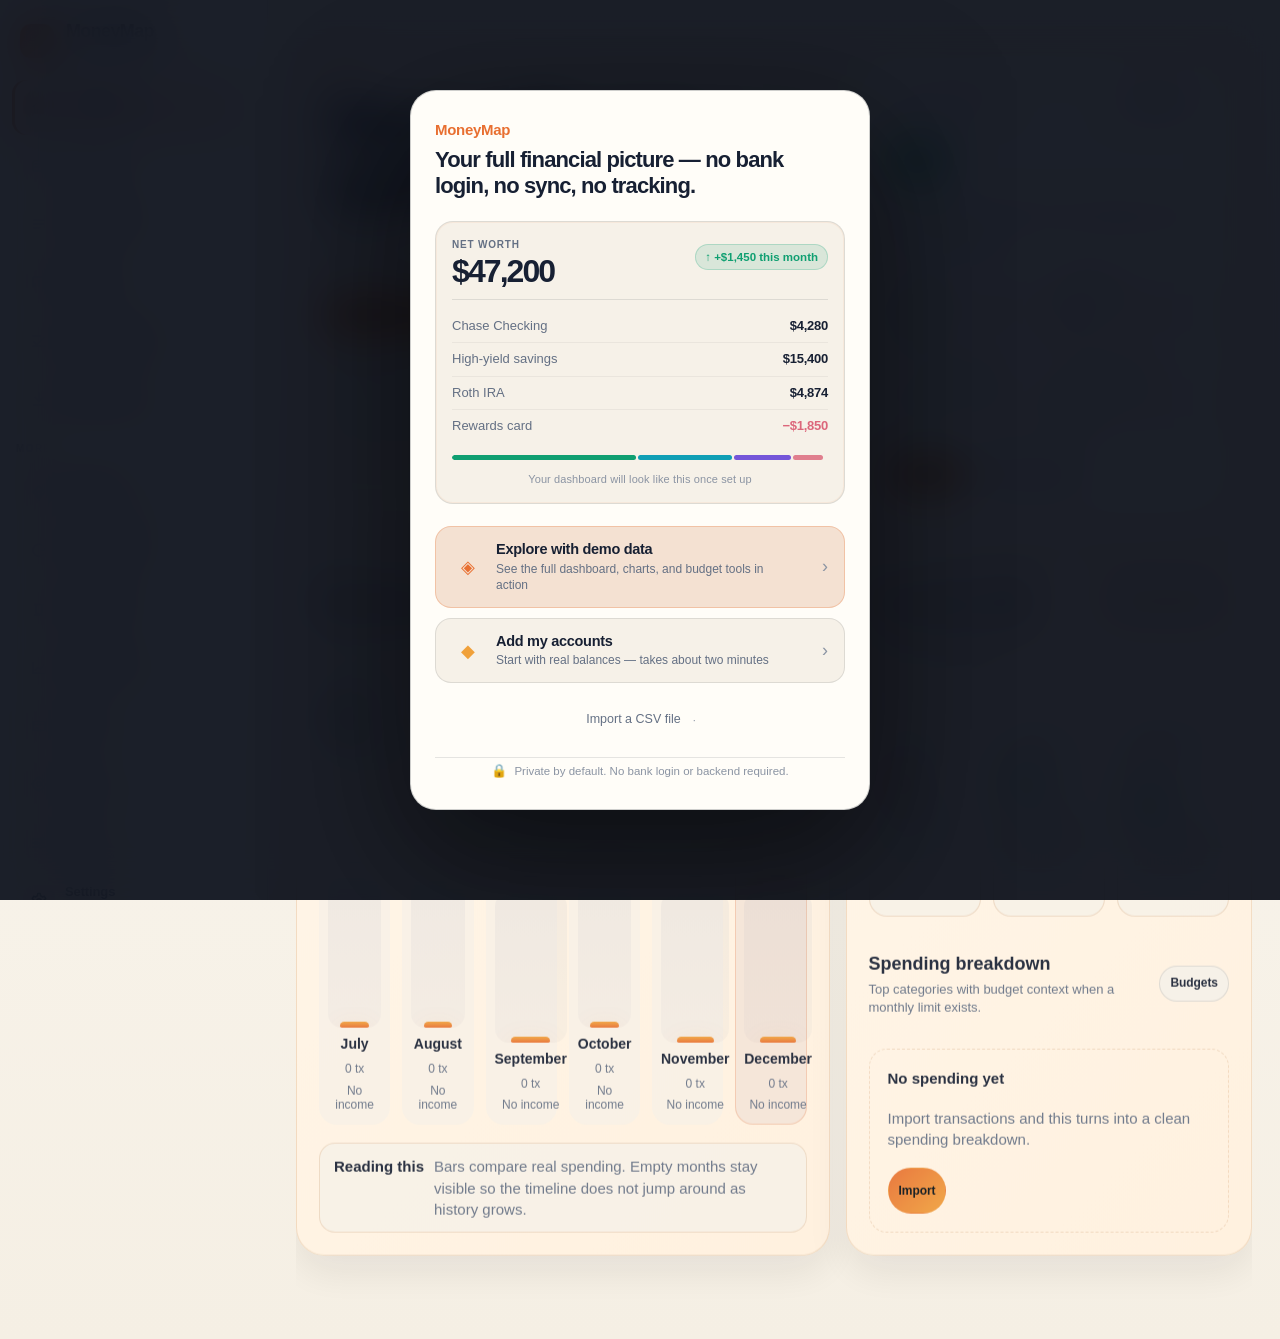
==== commit 441912a3: "v0.1.3" ====
--- a/index.html
+++ b/index.html
@@ -7,8 +7,8 @@
 <meta http-equiv="Cache-Control" content="no-cache, no-store, must-revalidate"/>
 <meta http-equiv="Pragma" content="no-cache"/>
 <meta http-equiv="Expires" content="0"/>
-<meta content="v0.1.0" name="moneymap-build"/>
-<script>window.MONEYMAP_EXPECTED_BUILD='v0.1.0';</script>
+<meta content="v0.1.3" name="moneymap-build"/>
+<script>window.MONEYMAP_EXPECTED_BUILD='v0.1.3';window.MONEYMAP_ASSET_TOKEN='v0.1.3-20260530-1';</script>
 <meta content="MoneyMap" name="application-name"/>
 <meta content="MoneyMap" name="apple-mobile-web-app-title"/>
 <meta content="A private, local-first personal finance dashboard for budgets, reviews, goals, and net worth." name="description"/>
@@ -23,21 +23,23 @@
 <link href="data:image/svg+xml,%3Csvg xmlns='http://www.w3.org/2000/svg' viewBox='0 0 64 64'%3E%3Crect width='64' height='64' rx='16' fill='%230f172a'/%3E%3Cpath d='M18 43V21h7l7 10 7-10h7v22h-7V32.5L33.8 40h-3.6L25 32.5V43h-7z' fill='%23fb923c'/%3E%3C/svg%3E" rel="icon"/>
 
 
-<link href="src/css/base.css?v=v0.1.0" rel="stylesheet"/>
-<link href="src/css/layout.css?v=v0.1.0" rel="stylesheet"/>
-<link href="src/css/components.css?v=v0.1.0" rel="stylesheet"/>
-<link href="src/css/mobile.css?v=v0.1.0" rel="stylesheet"/>
-<link href="src/css/ux-v0.7.css?v=v0.1.0" rel="stylesheet"/>
-<link href="src/css/ux-v0.8.css?v=v0.1.0" rel="stylesheet"/>
-<link href="src/css/ux-v0.9.css?v=v0.1.0" rel="stylesheet"/>
-<link href="src/css/ux-v0.9.1.css?v=v0.1.0" rel="stylesheet"/>
-<link href="src/css/ux-v0.9.2.css?v=v0.1.0" rel="stylesheet"/>
-<link href="src/css/ux-v0.9.4.css?v=v0.1.0" rel="stylesheet"/>
-<link href="src/css/ux-v0.9.6.css?v=v0.1.0" rel="stylesheet"/>
-<link href="src/css/ux-v0.9.7.css?v=v0.1.0" rel="stylesheet"/>
-<link href="src/css/ux-v0.9.8.css?v=v0.1.0" rel="stylesheet"/>
-<link href="src/css/ux-v0.9.9.css?v=v0.1.0" rel="stylesheet"/>
-<link href="src/css/ux-v0.1.0.css?v=v0.1.0" rel="stylesheet"/></head>
+<link href="src/css/base.css?v=v0.1.3-20260530-1" rel="stylesheet"/>
+<link href="src/css/layout.css?v=v0.1.3-20260530-1" rel="stylesheet"/>
+<link href="src/css/components.css?v=v0.1.3-20260530-1" rel="stylesheet"/>
+<link href="src/css/mobile.css?v=v0.1.3-20260530-1" rel="stylesheet"/>
+<link href="src/css/ux-v0.7.css?v=v0.1.3-20260530-1" rel="stylesheet"/>
+<link href="src/css/legacy-storage-fixes.css?v=v0.1.3-20260530-1" rel="stylesheet"/>
+<link href="src/css/ux-v0.9.css?v=v0.1.3-20260530-1" rel="stylesheet"/>
+<link href="src/css/ux-v0.9.1.css?v=v0.1.3-20260530-1" rel="stylesheet"/>
+<link href="src/css/ux-v0.9.2.css?v=v0.1.3-20260530-1" rel="stylesheet"/>
+<link href="src/css/ux-v0.9.4.css?v=v0.1.3-20260530-1" rel="stylesheet"/>
+<link href="src/css/ux-v0.9.6.css?v=v0.1.3-20260530-1" rel="stylesheet"/>
+<link href="src/css/ux-v0.9.7.css?v=v0.1.3-20260530-1" rel="stylesheet"/>
+<link href="src/css/ux-v0.9.8.css?v=v0.1.3-20260530-1" rel="stylesheet"/>
+<link href="src/css/ux-v0.9.9.css?v=v0.1.3-20260530-1" rel="stylesheet"/>
+<link href="src/css/ux-v0.1.0.css?v=v0.1.3-20260530-1" rel="stylesheet"/>
+<link href="src/css/ux-v0.1.3.css?v=v0.1.3-20260530-1" rel="stylesheet"/>
+<link href="src/css/accounts-desktop-v0.1.3.css?v=v0.1.3-20260530-1" rel="stylesheet"/></head>
 
 
 
@@ -479,34 +481,39 @@
 </div>
 
 
-<script src="src/js/core/app-config.js?v=v0.1.0"></script>
-<script src="src/js/utils.js?v=v0.1.0"></script>
-<script src="src/js/core/security.js?v=v0.1.0"></script>
-<script src="src/js/state.js?v=v0.1.0"></script>
-<script src="src/js/storage.js?v=v0.1.0"></script>
-<script src="src/js/navigation.js?v=v0.1.0"></script>
-<script src="src/js/accounts.js?v=v0.1.0"></script>
-<script src="src/js/transactions.js?v=v0.1.0"></script>
-<script src="src/js/import/parsers.js?v=v0.1.0"></script>
-<script src="src/js/import/workflow.js?v=v0.1.0"></script>
-<script src="src/js/budgets.js?v=v0.1.0"></script>
-<script src="src/js/investments.js?v=v0.1.0"></script>
-<script src="src/js/charts.js?v=v0.1.0"></script>
-<script src="src/js/settings.js?v=v0.1.0"></script>
-<script src="src/js/app.js?v=v0.1.0"></script>
-<script src="src/js/core/cache-guard.js?v=v0.1.0"></script>
+<script src="src/js/core/app-config.js?v=v0.1.3-20260530-1"></script>
+<script src="src/js/utils.js?v=v0.1.3-20260530-1"></script>
+<script src="src/js/core/security.js?v=v0.1.3-20260530-1"></script>
+<script src="src/js/state.js?v=v0.1.3-20260530-1"></script>
+<script src="src/js/storage.js?v=v0.1.3-20260530-1"></script>
+<script src="src/js/navigation.js?v=v0.1.3-20260530-1"></script>
+<script src="src/js/accounts.js?v=v0.1.3-20260530-1"></script>
+<script src="src/js/transactions.js?v=v0.1.3-20260530-1"></script>
+<script src="src/js/import/parsers.js?v=v0.1.3-20260530-1"></script>
+<script src="src/js/import/workflow.js?v=v0.1.3-20260530-1"></script>
+<script src="src/js/budgets.js?v=v0.1.3-20260530-1"></script>
+<script src="src/js/investments.js?v=v0.1.3-20260530-1"></script>
+<script src="src/js/charts.js?v=v0.1.3-20260530-1"></script>
+<script src="src/js/settings.js?v=v0.1.3-20260530-1"></script>
+<script src="src/js/app.js?v=v0.1.3-20260530-1"></script>
+<script src="src/js/core/cache-guard.js?v=v0.1.3-20260530-1"></script>
 <!-- Core: render bus, helpers, extracted UI modules -->
-<script src="src/js/core/render-bus.js?v=v0.1.0"></script>
-<script src="src/js/core/shared-helpers.js?v=v0.1.0"></script>
-<script src="src/js/ui/spend-map.js?v=v0.1.0"></script>
-<script src="src/js/ui/onboarding.js?v=v0.1.0"></script>
-<script src="src/js/ui/touch.js?v=v0.1.0"></script>
-<script src="src/js/ui/nav.js?v=v0.1.0"></script>
-<script src="src/js/ui/dashboard.js?v=v0.1.0"></script>
-<script src="src/js/ux-v0.7.js?v=v0.1.0"></script>
-<script src="src/js/ux-v0.7.1.js?v=v0.1.0"></script><script src="src/js/ux-v0.9.js?v=v0.1.0"></script>
-<script src="src/js/ux-v0.9.1.js?v=v0.1.0"></script>
-<script src="src/js/ux-v0.9.2.js?v=v0.1.0"></script>
-<script src="src/js/ux-v0.9.4.js?v=v0.1.0"></script>
-<script src="src/js/ux-v0.9.8.js?v=v0.1.0"></script></body>
+<script src="src/js/core/render-bus.js?v=v0.1.3-20260530-1"></script>
+<script src="src/js/core/shared-helpers.js?v=v0.1.3-20260530-1"></script>
+<script src="src/js/ui/spend-map.js?v=v0.1.3-20260530-1"></script>
+<script src="src/js/ui/onboarding.js?v=v0.1.3-20260530-1"></script>
+<script src="src/js/ui/touch.js?v=v0.1.3-20260530-1"></script>
+<script src="src/js/ui/nav.js?v=v0.1.3-20260530-1"></script>
+<script src="src/js/ui/dashboard.js?v=v0.1.3-20260530-1"></script>
+<script src="src/js/ux-v0.7.js?v=v0.1.3-20260530-1"></script>
+<script src="src/js/ux-v0.7.1.js?v=v0.1.3-20260530-1"></script>
+<script src="src/js/ux-v0.9.js?v=v0.1.3-20260530-1"></script>
+<script src="src/js/ux-v0.9.1.js?v=v0.1.3-20260530-1"></script>
+<script src="src/js/ux-v0.9.2.js?v=v0.1.3-20260530-1"></script>
+<script src="src/js/ux-v0.9.4.js?v=v0.1.3-20260530-1"></script>
+<script src="src/js/ux-v0.9.8.js?v=v0.1.3-20260530-1"></script>
+<script src="src/js/ui/transaction-drawer-v0.1.3.js?v=v0.1.3-20260530-1"></script>
+<script src="src/js/ui/dashboard-v0.1.3.js?v=v0.1.3-20260530-1"></script>
+<script src="src/js/ui/accounts-desktop-v0.1.3.js?v=v0.1.3-20260530-1"></script>
+<script src="src/js/core/final-build-guard-v0.1.3.js?v=v0.1.3-20260530-1"></script></body>
 </html>
--- a/src/css/legacy-storage-fixes.css
+++ b/src/css/legacy-storage-fixes.css
@@ -0,0 +1,61 @@
+/* MoneyMap legacy storage and backup targeted fixes */
+
+.cache-reset-notice:not(.v071-real-mismatch){ display:none !important; }
+
+/* Theme-aware net worth card. The v0.7 card used a fixed dark fill, which became muddy in dark mode. */
+.v07-now-card{
+  color:var(--text) !important;
+  background:
+    radial-gradient(520px 260px at 8% 0%, color-mix(in srgb, var(--accent) 18%, transparent), transparent 60%),
+    linear-gradient(180deg, color-mix(in srgb, var(--panel) 93%, var(--accent) 7%), color-mix(in srgb, var(--panel2) 94%, black 6%)) !important;
+  border-color:color-mix(in srgb, var(--line) 72%, var(--accent) 28%) !important;
+  box-shadow:0 18px 46px rgba(0,0,0,.22) !important;
+}
+.v07-now-card .v07-muted,
+.v07-now-card .v07-sub,
+.v07-now-card .v07-mini-stat span{
+  color:color-mix(in srgb, var(--muted) 82%, var(--text) 18%) !important;
+}
+.v07-now-card .v07-mini-stat{
+  background:color-mix(in srgb, var(--panel2) 82%, var(--accent) 5%) !important;
+  border-color:color-mix(in srgb, var(--line) 75%, var(--accent) 25%) !important;
+}
+.v07-now-card .pill{
+  background:color-mix(in srgb, var(--panel2) 80%, var(--accent) 12%) !important;
+  color:var(--text) !important;
+  border-color:color-mix(in srgb, var(--line) 68%, var(--accent) 32%) !important;
+}
+[data-theme="dark"] .v07-now-card,
+[data-theme-pref="dark"] .v07-now-card{
+  background:
+    radial-gradient(520px 280px at 0% 0%, rgba(var(--accent-rgb),.18), transparent 62%),
+    linear-gradient(180deg, #101827, #0b1220) !important;
+  border-color:rgba(148,163,184,.22) !important;
+}
+[data-theme="dark"] .v07-now-card .v07-mini-stat,
+[data-theme-pref="dark"] .v07-now-card .v07-mini-stat{
+  background:rgba(255,255,255,.045) !important;
+  border-color:rgba(148,163,184,.18) !important;
+}
+[data-theme="light"] .v07-now-card,
+[data-theme-pref="light"] .v07-now-card{
+  background:
+    radial-gradient(520px 280px at 0% 0%, rgba(var(--accent-rgb),.16), transparent 62%),
+    linear-gradient(180deg, #ffffff, #f8fafc) !important;
+  border-color:rgba(15,23,42,.12) !important;
+  box-shadow:0 18px 42px rgba(15,23,42,.10) !important;
+}
+
+/* Transaction-level precision. Totals stay clean through the global money formatter. */
+.amount-cell,
+.tx-card-amount,
+.v60-tx-amount,
+.v06-tx-side strong,
+.v071-tx-amount{
+  font-variant-numeric:tabular-nums;
+}
+.v071-tx-amount{ white-space:nowrap; }
+
+@media(max-width:760px){
+  .v07-now-card{ border-radius:22px !important; }
+}
--- a/src/css/ux-v0.1.3.css
+++ b/src/css/ux-v0.1.3.css
@@ -0,0 +1,262 @@
+/* MoneyMap v0.1.3 — chart-first dashboard and transaction editor */
+body.mm-v012-dashboard #view-overview > :not(#mm-dash-v012-host){display:none!important}
+.mm-dash-v012{display:grid;gap:14px;margin:0 0 22px;min-width:0}.mm11-rail{display:flex;gap:8px;align-items:center;overflow-x:auto;scrollbar-width:none;padding:2px}.mm11-rail::-webkit-scrollbar{display:none}.mm11-rail-btn{border:1px solid var(--line);background:var(--panel);color:var(--text);border-radius:999px;padding:10px 14px;min-height:42px;font-weight:850;display:inline-flex;gap:9px;align-items:center;white-space:nowrap;box-shadow:var(--shadow2);cursor:pointer}.mm11-rail-btn.primary{background:linear-gradient(135deg,var(--accent),var(--accent2));border-color:transparent;color:#111827}.mm11-rail-btn b{display:grid;place-items:center;min-width:25px;height:25px;border-radius:999px;background:rgba(255,255,255,.38);font-size:12px}.mm11-hero-card{position:relative;overflow:hidden;border:1px solid color-mix(in srgb,var(--accent) 18%,var(--line));border-radius:28px;background:linear-gradient(135deg,color-mix(in srgb,var(--panel) 94%,transparent),color-mix(in srgb,var(--accent) 8%,var(--panel2)));box-shadow:var(--shadow);padding:24px;display:grid;grid-template-columns:minmax(0,1.15fr) minmax(320px,.85fr);gap:20px;align-items:stretch}.mm11-hero-card:after{content:"";position:absolute;right:-120px;top:-140px;width:330px;height:330px;border-radius:50%;background:radial-gradient(circle,rgba(var(--accent-rgb),.16),transparent 62%);pointer-events:none}.mm11-hero-copy,.mm11-hero-chart{position:relative;z-index:1}.mm11-kicker{font-family:var(--mono);font-size:10px;letter-spacing:.18em;text-transform:uppercase;color:var(--accent);font-weight:900;margin-bottom:10px}.mm11-hero-copy h2{font-size:clamp(46px,8vw,88px);line-height:.88;letter-spacing:-.08em;margin:0 0 10px;font-weight:950}.mm11-hero-copy p{margin:0;color:var(--muted);font-size:15px;line-height:1.45}.mm11-inline-stats{display:flex;gap:8px;flex-wrap:wrap;margin-top:18px}.mm11-inline-stats span{border:1px solid var(--line);background:color-mix(in srgb,var(--panel) 76%,transparent);border-radius:999px;padding:8px 11px;font-size:12px;color:var(--muted)}.mm11-inline-stats b{color:var(--text)}.mm11-hero-chart{border:1px solid var(--line);background:color-mix(in srgb,var(--panel) 78%,transparent);border-radius:22px;padding:16px;display:grid;grid-template-rows:auto minmax(120px,1fr);gap:12px}.mm11-chart-head,.mm11-card-head{display:flex;align-items:flex-start;justify-content:space-between;gap:12px}.mm11-chart-head span,.mm11-card-head h3{font-weight:900;letter-spacing:-.035em}.mm11-card-head h3{margin:0;font-size:18px}.mm11-card-head p{margin:3px 0 0;color:var(--muted);font-size:12px;line-height:1.35}.mm11-card-head strong{font-size:24px;letter-spacing:-.05em}.mm11-spark{width:100%;height:100%;min-height:128px}.mm11-empty-chart{display:grid;place-items:center;min-height:96px;color:var(--muted);font-size:13px;text-align:center;border:1px dashed var(--line);border-radius:16px;background:color-mix(in srgb,var(--panel2) 70%,transparent);padding:14px}.mm11-primary-grid{display:grid;grid-template-columns:minmax(0,1fr) minmax(0,1fr);gap:14px}.mm11-secondary-grid{display:grid;grid-template-columns:repeat(4,minmax(0,1fr));gap:14px}.mm11-card{border:1px solid var(--line);border-radius:24px;background:linear-gradient(180deg,color-mix(in srgb,var(--panel) 98%,transparent),color-mix(in srgb,var(--panel2) 72%,transparent));box-shadow:var(--shadow2);padding:18px;min-width:0}.mm11-cash-summary{display:flex;gap:8px;flex-wrap:wrap;margin:12px 0}.mm11-cash-summary span{border:1px solid var(--line);border-radius:999px;padding:7px 10px;font-size:12px;color:var(--muted);background:var(--panel2)}.mm11-bar-chart{height:180px;display:grid;grid-template-columns:repeat(6,minmax(0,1fr));gap:10px;align-items:end;padding:10px 2px 0}.mm11-month-bar{height:100%;display:grid;grid-template-rows:1fr auto;gap:8px;align-items:end;text-align:center;color:var(--muted);font-size:11px;font-weight:800}.mm11-bars{height:100%;display:flex;align-items:end;justify-content:center;gap:5px;border-bottom:1px solid var(--line)}.mm11-bars i{display:block;width:13px;min-height:5px;border-radius:999px 999px 4px 4px}.mm11-bars .income,.mm11-legend .income{background:var(--good)}.mm11-bars .spend,.mm11-legend .spend{background:var(--red)}.mm11-legend{display:flex;gap:12px;align-items:center;margin-top:10px;color:var(--muted);font-size:12px}.mm11-legend span{display:flex;gap:6px;align-items:center}.mm11-legend i{width:9px;height:9px;border-radius:999px}.mm11-cat-list,.mm11-risk-list,.mm11-tx-list,.mm11-list-compact{display:grid;gap:8px;margin-top:14px}.mm11-cat-row,.mm11-risk-row,.mm11-tx-row{width:100%;border:1px solid var(--line);background:var(--panel2);border-radius:16px;padding:11px 12px;color:var(--text);cursor:pointer;text-align:left}.mm11-cat-row{display:grid;grid-template-columns:28px minmax(0,1fr) auto;gap:10px;align-items:center}.mm11-cat-rank{width:28px;height:28px;border-radius:10px;background:rgba(var(--accent-rgb),.12);color:var(--accent);display:grid;place-items:center;font-weight:900}.mm11-cat-copy{display:grid;gap:6px;min-width:0}.mm11-cat-copy b,.mm11-risk-row b,.mm11-tx-row b{white-space:nowrap;overflow:hidden;text-overflow:ellipsis}.mm11-cat-copy i{height:8px;border-radius:999px;background:var(--panel3);overflow:hidden}.mm11-cat-copy em{display:block;height:100%;border-radius:999px;background:linear-gradient(90deg,var(--accent),var(--accent2))}.mm11-cat-value{text-align:right}.mm11-cat-value b{display:block}.mm11-cat-value small{display:block;color:var(--muted);font-size:11px}.mm11-review-card{display:grid;gap:12px}.mm11-ring{--mm11-p:0;width:118px;height:118px;margin:0 auto;border-radius:50%;display:grid;place-items:center;background:conic-gradient(var(--accent) calc(var(--mm11-p)*1%),var(--panel3) 0);position:relative}.mm11-ring:after{content:"";position:absolute;inset:11px;border-radius:50%;background:var(--panel)}.mm11-ring span{position:relative;z-index:1;font-weight:950;font-size:26px;letter-spacing:-.05em}.mm11-list-compact div,.mm11-risk-row{display:flex;justify-content:space-between;align-items:center;gap:12px}.mm11-list-compact div{font-size:12px;color:var(--muted)}.mm11-risk-row span,.mm11-tx-row small{display:block;color:var(--muted);font-size:11px;margin-top:2px;white-space:nowrap;overflow:hidden;text-overflow:ellipsis}.mm11-tx-row{display:grid;grid-template-columns:34px minmax(0,1fr) auto;gap:10px;align-items:center}.mm11-tx-row>span{width:34px;height:34px;border-radius:12px;background:rgba(var(--accent-rgb),.12);color:var(--accent);display:grid;place-items:center;font-weight:900}.mm11-tx-row strong{text-align:right;white-space:nowrap}.drawer[data-drawer-type="transaction"] .drawer-panel{width:min(820px,calc(100vw - 28px));border-radius:32px}.drawer[data-drawer-type="transaction"] #drawerBody{padding:18px}.mm11-tx-editor{display:grid;grid-template-columns:minmax(0,1fr) 210px;gap:14px}.mm11-tx-preview{grid-column:1/-1;border:1px solid color-mix(in srgb,var(--accent) 18%,var(--line));background:linear-gradient(135deg,color-mix(in srgb,var(--accent) 7%,var(--panel)),var(--panel));border-radius:24px;padding:16px;display:grid;grid-template-columns:48px minmax(0,1fr) auto;gap:14px;align-items:center}.mm11-tx-avatar{width:48px;height:48px;border-radius:17px;background:rgba(var(--accent-rgb),.14);color:var(--accent);display:grid;place-items:center;font-weight:950;font-size:20px}.mm11-tx-preview-copy{min-width:0}.mm11-tx-preview-copy div{font-weight:900;font-size:19px;letter-spacing:-.04em;white-space:nowrap;overflow:hidden;text-overflow:ellipsis}.mm11-tx-preview-copy span{display:block;color:var(--muted);font-size:12px;margin-top:3px;white-space:nowrap;overflow:hidden;text-overflow:ellipsis}.mm11-tx-preview-amount{font-size:25px;letter-spacing:-.055em;white-space:nowrap}.mm11-tx-form-card{margin:0!important;padding:18px!important}.mm11-type-toggle{display:grid!important;grid-template-columns:1fr 1fr 1fr;gap:8px;margin-bottom:14px!important}.mm11-type-toggle .btn{justify-content:center}.tx-type-toggle .selected,.mm11-cat-chip.selected{background:rgba(var(--accent-rgb),.14)!important;border-color:rgba(var(--accent-rgb),.34)!important;color:var(--accent)!important}.mm11-form-grid{display:grid;grid-template-columns:1fr 1fr;gap:14px;margin-bottom:14px}.mm11-money-input .input{font-variant-numeric:tabular-nums}.mm11-category-chips{display:flex;gap:7px;flex-wrap:wrap;margin-top:8px}.mm11-cat-chip{border:1px solid var(--line);background:var(--panel2);border-radius:999px;padding:7px 10px;color:var(--text);font-size:12px;font-weight:800;cursor:pointer}.mm11-transfer-toggle{width:100%;text-align:left;margin:2px 0 0!important;cursor:pointer}.mm11-transfer-toggle .switch{pointer-events:none}.mm11-tx-actions{position:sticky;bottom:-18px;background:color-mix(in srgb,var(--panel) 92%,transparent);backdrop-filter:blur(18px);z-index:2}.mm11-tx-side{display:grid;gap:10px;align-content:start}.mm11-side-card{border:1px solid var(--line);background:var(--panel2);border-radius:18px;padding:14px;display:grid;gap:5px}.mm11-side-card b{font-size:13px}.mm11-side-card span{font-size:12px;color:var(--muted);line-height:1.38}@media(max-width:980px){.mm11-hero-card,.mm11-primary-grid{grid-template-columns:1fr}.mm11-secondary-grid{grid-template-columns:repeat(2,minmax(0,1fr))}.mm11-tx-editor{grid-template-columns:1fr}.mm11-tx-side{display:none}}@media(max-width:900px){body.mm-v012-overview-active .main{padding-top:8px!important}body.mm-v012-overview-active .topbar{display:none!important}.mm-dash-v012{gap:12px}.mm11-rail{position:sticky;top:0;z-index:40;margin:0 -2px;padding:4px 2px 6px;background:linear-gradient(180deg,var(--bg),color-mix(in srgb,var(--bg) 78%,transparent));backdrop-filter:blur(18px)}.mm11-rail-btn{min-height:40px;padding:9px 12px}.mm11-hero-card{padding:20px;border-radius:24px;gap:14px}.mm11-hero-copy h2{font-size:56px}.mm11-hero-chart{grid-template-rows:auto 118px}.mm11-secondary-grid{grid-template-columns:1fr}.mm11-card{border-radius:20px;padding:15px}.mm11-bar-chart{height:145px}.drawer[data-drawer-type="transaction"] .drawer-panel{inset:0!important;width:100vw!important;height:100dvh!important;border-radius:0!important}.drawer[data-drawer-type="transaction"] #drawerBody{padding:12px 12px calc(16px + env(safe-area-inset-bottom))!important}.mm11-tx-preview{grid-template-columns:42px minmax(0,1fr);gap:11px;padding:14px;border-radius:20px}.mm11-tx-avatar{width:42px;height:42px;border-radius:15px}.mm11-tx-preview-amount{grid-column:1/-1;font-size:34px}.mm11-form-grid{grid-template-columns:1fr;gap:0}.mm11-tx-actions{bottom:calc(-16px - env(safe-area-inset-bottom));margin:14px -12px calc(-16px - env(safe-area-inset-bottom))!important;padding:10px 12px calc(12px + env(safe-area-inset-bottom))!important}.mm11-tx-actions .btn{flex-basis:100%}}@media(max-width:430px){.mm11-hero-copy h2{font-size:48px}.mm11-inline-stats{display:grid}.mm11-cat-row{grid-template-columns:26px minmax(0,1fr);}.mm11-cat-value{grid-column:2;text-align:left;display:flex;gap:8px;align-items:center}.mm11-tx-row{grid-template-columns:32px minmax(0,1fr)}.mm11-tx-row strong{grid-column:2;text-align:left}.mm11-bar-chart{gap:6px}.mm11-bars i{width:10px}}
+
+/* MoneyMap v0.1.3 final mobile shell, More sheet, customizer, and transaction polish */
+@media (max-width: 900px){
+  body.mm-v012-overview-active .main{
+    padding: 8px 12px calc(82px + env(safe-area-inset-bottom, 0px)) !important;
+  }
+  body.mm-v012-overview-active #view-overview{
+    min-height: 0 !important;
+    padding-bottom: 0 !important;
+  }
+  body.mm-v012-dashboard #view-overview > :not(#mm-dash-v012-host){
+    display: none !important;
+  }
+  .mm-dash-v012{
+    margin: 0 !important;
+    gap: 12px !important;
+  }
+  .mm11-rail{
+    top: 0 !important;
+    border-bottom: 1px solid color-mix(in srgb, var(--line) 70%, transparent);
+  }
+  .mm11-rail-btn.primary{
+    min-width: 126px;
+    justify-content: center;
+  }
+  .mm11-hero-card{
+    min-height: auto !important;
+  }
+  .mm11-hero-chart{
+    min-height: 170px;
+  }
+}
+
+.mobile-bar,
+#mobileNav{
+  border-top: 1px solid color-mix(in srgb, var(--line) 80%, transparent) !important;
+}
+
+.mm-more-sheet,
+.mobile-more-sheet{
+  background: rgba(15, 23, 42, .62) !important;
+  backdrop-filter: blur(14px) saturate(1.1) !important;
+  -webkit-backdrop-filter: blur(14px) saturate(1.1) !important;
+}
+
+.mm-more-inner{
+  width: min(760px, calc(100vw - 24px)) !important;
+  max-height: min(78dvh, 760px) !important;
+  border-radius: 30px 30px 0 0 !important;
+  padding: 14px 16px calc(18px + env(safe-area-inset-bottom, 0px)) !important;
+  background: linear-gradient(180deg, color-mix(in srgb, var(--panel) 98%, transparent), color-mix(in srgb, var(--panel2) 88%, transparent)) !important;
+  box-shadow: 0 -24px 80px rgba(2, 6, 23, .34) !important;
+}
+
+.mm-more-inner::before{
+  width: 54px !important;
+  height: 5px !important;
+  border-radius: 999px !important;
+  margin-bottom: 16px !important;
+  background: color-mix(in srgb, var(--muted) 24%, transparent) !important;
+}
+
+.mm-more-head{
+  padding: 0 2px 14px !important;
+  margin-bottom: 14px !important;
+}
+
+.mm-more-title b{
+  font-size: 24px !important;
+  letter-spacing: -.045em !important;
+}
+
+.mm-more-actions{
+  display: flex !important;
+  gap: 8px !important;
+  align-items: center !important;
+}
+
+.mm-more-customize-btn,
+.mm-more-close-btn{
+  min-height: 44px !important;
+  border: 1px solid var(--line) !important;
+  background: var(--panel2) !important;
+  color: var(--text) !important;
+  border-radius: 999px !important;
+  font-weight: 850 !important;
+  box-shadow: none !important;
+}
+
+.mm-more-customize-btn{
+  display: inline-flex !important;
+  align-items: center !important;
+  gap: 8px !important;
+  padding: 0 16px !important;
+}
+
+.mm-more-close-btn{
+  width: 44px !important;
+  padding: 0 !important;
+}
+
+.mm-more-grid{
+  display: grid !important;
+  grid-template-columns: repeat(2, minmax(0, 1fr)) !important;
+  gap: 10px !important;
+}
+
+.mm-more-item{
+  min-height: 82px !important;
+  display: grid !important;
+  grid-template-columns: 46px minmax(0, 1fr) !important;
+  align-items: center !important;
+  gap: 12px !important;
+  padding: 13px !important;
+  border: 1px solid color-mix(in srgb, var(--line) 88%, transparent) !important;
+  border-radius: 22px !important;
+  background: color-mix(in srgb, var(--panel) 82%, var(--panel2)) !important;
+  box-shadow: none !important;
+}
+
+.mm-more-item.active{
+  background: color-mix(in srgb, var(--accent) 12%, var(--panel)) !important;
+  border-color: color-mix(in srgb, var(--accent) 34%, var(--line)) !important;
+}
+
+.mm-more-icon{
+  width: 46px !important;
+  height: 46px !important;
+  border-radius: 17px !important;
+  display: grid !important;
+  place-items: center !important;
+  background: color-mix(in srgb, var(--accent) 9%, var(--panel2)) !important;
+  color: var(--muted) !important;
+}
+
+.mm-more-item.active .mm-more-icon{
+  color: var(--accent) !important;
+}
+
+.mm-more-copy strong{
+  display: block !important;
+  font-size: 17px !important;
+  letter-spacing: -.03em !important;
+  color: var(--text) !important;
+  white-space: nowrap !important;
+  overflow: hidden !important;
+  text-overflow: ellipsis !important;
+}
+
+.mm-more-copy span{
+  display: block !important;
+  margin-top: 3px !important;
+  color: var(--muted) !important;
+  font-size: 12px !important;
+  line-height: 1.25 !important;
+  white-space: nowrap !important;
+  overflow: hidden !important;
+  text-overflow: ellipsis !important;
+}
+
+.mm-cust-panel .mm-more-title span{
+  display: block !important;
+  margin-top: 3px !important;
+  font-size: 13px !important;
+  color: var(--muted) !important;
+}
+
+.mm-cust-slots{
+  gap: 8px !important;
+}
+
+.mm-cust-slot{
+  min-height: 76px !important;
+  border-radius: 20px !important;
+  background: color-mix(in srgb, var(--accent) 8%, var(--panel2)) !important;
+}
+
+.mm-cust-chips{
+  display: flex !important;
+  flex-wrap: wrap !important;
+  gap: 8px !important;
+}
+
+.mm-cust-chip{
+  min-height: 42px !important;
+  border-radius: 999px !important;
+  padding: 0 14px !important;
+}
+
+.mm-cust-footer{
+  display: grid !important;
+  grid-template-columns: 1fr 1fr !important;
+  gap: 10px !important;
+  margin-top: 18px !important;
+  padding-top: 14px !important;
+  border-top: 1px solid var(--line) !important;
+}
+
+.mm-cust-footer .btn{
+  min-height: 48px !important;
+  justify-content: center !important;
+}
+
+.drawer[data-drawer-type="transaction"] .drawer-panel{
+  box-shadow: 0 28px 100px rgba(2, 6, 23, .36) !important;
+}
+
+.mm11-money-input input::-webkit-outer-spin-button,
+.mm11-money-input input::-webkit-inner-spin-button{
+  -webkit-appearance: none;
+  margin: 0;
+}
+
+.mm11-money-input input[type="number"]{
+  -moz-appearance: textfield;
+}
+
+.mm11-tx-actions .btn{
+  min-height: 46px !important;
+  justify-content: center !important;
+}
+
+@media (max-width: 520px){
+  .mm-more-inner{
+    width: 100% !important;
+    max-height: 80dvh !important;
+    border-radius: 28px 28px 0 0 !important;
+  }
+  .mm-more-grid{
+    grid-template-columns: repeat(2, minmax(0, 1fr)) !important;
+    gap: 9px !important;
+  }
+  .mm-more-item{
+    min-height: 88px !important;
+    grid-template-columns: 1fr !important;
+    align-content: center !important;
+    justify-items: start !important;
+    gap: 8px !important;
+  }
+  .mm-more-icon{
+    width: 40px !important;
+    height: 40px !important;
+    border-radius: 15px !important;
+  }
+  .mm-more-copy strong{
+    font-size: 15px !important;
+  }
+  .mm-cust-slots{
+    grid-template-columns: repeat(2, minmax(0, 1fr)) !important;
+  }
+  .mm-cust-footer{
+    position: sticky !important;
+    bottom: calc(-18px - env(safe-area-inset-bottom, 0px)) !important;
+    background: color-mix(in srgb, var(--panel) 92%, transparent) !important;
+    backdrop-filter: blur(16px) !important;
+    -webkit-backdrop-filter: blur(16px) !important;
+    padding-bottom: calc(12px + env(safe-area-inset-bottom, 0px)) !important;
+  }
+}
--- a/src/css/accounts-desktop-v0.1.3.css
+++ b/src/css/accounts-desktop-v0.1.3.css
@@ -0,0 +1,623 @@
+/* MoneyMap v0.1.3 — desktop accounts chart and icon polish */
+
+.mm-accounts-v013 {
+  --acct-card-radius: 22px;
+}
+
+.mm-accounts-head-v013 {
+  align-items: flex-start;
+  border-bottom: 1px solid color-mix(in srgb, var(--line) 72%, transparent);
+  padding-bottom: 26px;
+  margin-bottom: 22px;
+}
+
+.mm-accounts-head-v013 .section-title {
+  font-size: clamp(30px, 3vw, 46px);
+  letter-spacing: -0.06em;
+  line-height: 0.98;
+}
+
+.mm-accounts-head-v013 .section-sub {
+  max-width: 760px;
+}
+
+.mm-accounts-head-v013 .actions {
+  gap: 8px;
+  flex-wrap: wrap;
+}
+
+.mm-accounts-head-v013 .btn {
+  min-height: 40px;
+  border-radius: 999px;
+  padding-inline: 16px;
+  font-weight: 850;
+}
+
+.mm-accounts-chart-card-v013 {
+  position: relative;
+  overflow: visible;
+  border-radius: 24px;
+  padding: clamp(20px, 2.2vw, 30px);
+  margin-bottom: 22px;
+  background:
+    radial-gradient(circle at 14% 14%, rgba(var(--accent-rgb), .12), transparent 34%),
+    linear-gradient(180deg, color-mix(in srgb, var(--panel) 96%, white 4%), var(--panel));
+}
+
+.mm-accounts-chart-top-v013 {
+  display: grid;
+  grid-template-columns: minmax(0, 1fr) minmax(260px, 380px);
+  gap: 18px;
+  align-items: start;
+  margin-bottom: 10px;
+}
+
+.mm-accounts-kicker-v013 {
+  display: block;
+  font-size: 12px;
+  font-weight: 950;
+  letter-spacing: .14em;
+  text-transform: uppercase;
+  color: var(--muted);
+  margin-bottom: 8px;
+}
+
+.mm-accounts-net-v013 {
+  display: block;
+  font-size: clamp(44px, 5.4vw, 72px);
+  font-weight: 950;
+  letter-spacing: -0.075em;
+  line-height: .96;
+  color: var(--text);
+}
+
+.mm-accounts-net-sub-v013 {
+  margin: 8px 0 0;
+  color: var(--muted);
+  font-size: 14px;
+  font-weight: 750;
+}
+
+.mm-accounts-chart-controls-v013 {
+  display: grid;
+  gap: 10px;
+}
+
+.mm-accounts-control-pill-v013 {
+  display: flex;
+  align-items: center;
+  justify-content: space-between;
+  min-height: 46px;
+  border: 1px solid var(--line);
+  border-radius: 15px;
+  background: var(--panel2);
+  padding: 0 14px;
+  color: var(--text);
+  font-weight: 800;
+}
+
+.mm-accounts-control-pill-v013 span {
+  color: var(--muted);
+  font-weight: 800;
+}
+
+.mm-accounts-chart-wrap-v013 {
+  position: relative;
+  min-height: 270px;
+  border-radius: 20px;
+  overflow: visible;
+}
+
+.mm-accounts-chart-wrap-v013 canvas,
+#netWorthCanvas {
+  cursor: pointer;
+}
+
+.mm-chart-empty-v013 {
+  display: grid;
+  place-items: center;
+  min-height: 230px;
+  border: 1px dashed var(--line);
+  border-radius: 18px;
+  color: var(--muted);
+  font-weight: 800;
+  text-align: center;
+}
+
+.mm-nw-popover-v013 {
+  position: absolute;
+  z-index: 2200;
+  width: min(310px, calc(100vw - 32px));
+  background: #171717;
+  color: #fff;
+  border: 1px solid rgba(255,255,255,.10);
+  border-radius: 12px;
+  box-shadow: 0 22px 70px rgba(0,0,0,.36), 0 0 0 1px rgba(255,255,255,.05) inset;
+  padding: 16px;
+  pointer-events: auto;
+  transform-origin: 50% 100%;
+  animation: mmNwPopV013 .12s ease-out;
+}
+
+@keyframes mmNwPopV013 {
+  from { opacity: 0; transform: translateY(6px) scale(.98); }
+  to { opacity: 1; transform: translateY(0) scale(1); }
+}
+
+.mm-nw-popover-v013::after {
+  content: '';
+  position: absolute;
+  left: var(--arrow-x, 50%);
+  bottom: -7px;
+  width: 14px;
+  height: 14px;
+  transform: translateX(-50%) rotate(45deg);
+  background: #171717;
+  border-right: 1px solid rgba(255,255,255,.10);
+  border-bottom: 1px solid rgba(255,255,255,.10);
+}
+
+.mm-nw-tip-title-v013 {
+  display: flex;
+  align-items: center;
+  justify-content: space-between;
+  gap: 10px;
+  color: rgba(255,255,255,.86);
+  font-size: 12px;
+  font-weight: 900;
+  margin-bottom: 14px;
+}
+
+.mm-nw-tip-title-v013 button {
+  appearance: none;
+  width: 24px;
+  height: 24px;
+  border: 0;
+  border-radius: 999px;
+  background: rgba(255,255,255,.08);
+  color: #fff;
+  cursor: pointer;
+  font-weight: 900;
+}
+
+.mm-nw-tip-values-v013 {
+  display: grid;
+  grid-template-columns: 1fr 1fr;
+  gap: 10px;
+  margin-bottom: 14px;
+}
+
+.mm-nw-tip-values-v013 span {
+  display: block;
+  color: rgba(255,255,255,.58);
+  font-size: 11px;
+  font-weight: 850;
+  margin-bottom: 5px;
+}
+
+.mm-nw-tip-values-v013 b {
+  display: block;
+  color: #fff;
+  font-size: 15px;
+  font-weight: 950;
+  letter-spacing: -.025em;
+}
+
+.mm-nw-tip-values-v013 b.good { color: #86efac; }
+.mm-nw-tip-values-v013 b.bad { color: #fda4af; }
+
+.mm-nw-tip-button-v013 {
+  width: 100%;
+  min-height: 42px;
+  border: 0;
+  border-radius: 11px;
+  background: linear-gradient(90deg, rgba(194, 96, 39, .42), rgba(194, 96, 39, .20));
+  color: #f8d4a4;
+  display: flex;
+  align-items: center;
+  justify-content: space-between;
+  padding: 0 13px;
+  cursor: pointer;
+  font-weight: 950;
+  text-align: left;
+}
+
+.mm-nw-tip-accounts-v013 {
+  display: grid;
+  gap: 8px;
+  margin: 4px 0 14px;
+}
+
+.mm-nw-tip-account-v013 {
+  display: flex;
+  align-items: center;
+  justify-content: space-between;
+  gap: 10px;
+  color: rgba(255,255,255,.72);
+  font-size: 12px;
+  font-weight: 800;
+}
+
+.mm-nw-tip-account-v013 b {
+  color: #fff;
+  white-space: nowrap;
+}
+
+.mm-accounts-grid-v013 {
+  display: grid;
+  grid-template-columns: minmax(0, 1fr) 344px;
+  gap: 18px;
+  align-items: start;
+}
+
+.mm-accounts-list-card-v013,
+.mm-accounts-summary-v013 {
+  border-radius: 24px;
+  overflow: hidden;
+}
+
+.mm-accounts-list-head-v013 {
+  display: flex;
+  align-items: center;
+  justify-content: space-between;
+  gap: 14px;
+  padding-bottom: 12px;
+  border-bottom: 1px solid var(--line);
+  margin-bottom: 10px;
+}
+
+.mm-accounts-list-head-v013 h3,
+.mm-accounts-summary-v013 h3 {
+  margin: 0;
+  font-size: 22px;
+  letter-spacing: -.045em;
+}
+
+.mm-accounts-list-head-v013 p {
+  margin: 4px 0 0;
+  color: var(--muted);
+  font-size: 13px;
+}
+
+.mm-account-group-v013 {
+  border-bottom: 1px solid var(--line);
+}
+
+.mm-account-group-v013:last-child { border-bottom: 0; }
+
+.mm-account-group-head-v013 {
+  display: flex;
+  align-items: center;
+  justify-content: space-between;
+  gap: 12px;
+  padding: 18px 0 12px;
+}
+
+.mm-account-group-title-v013 {
+  display: flex;
+  align-items: center;
+  gap: 10px;
+  min-width: 0;
+}
+
+.mm-account-group-title-v013 .mm-acct-icon-v013 {
+  width: 32px;
+  height: 32px;
+  border-radius: 12px;
+}
+
+.mm-account-group-title-v013 b {
+  display: block;
+  font-size: 20px;
+  line-height: 1;
+  letter-spacing: -.05em;
+}
+
+.mm-account-group-title-v013 span {
+  display: block;
+  margin-top: 4px;
+  color: var(--muted);
+  font-size: 12px;
+  font-weight: 800;
+}
+
+.mm-account-group-total-v013 {
+  font-size: 24px;
+  font-weight: 950;
+  letter-spacing: -.055em;
+  white-space: nowrap;
+}
+
+.mm-account-card-list-v013 {
+  display: grid;
+}
+
+.mm-account-row-v013 {
+  width: 100%;
+  border: 0;
+  border-top: 1px solid color-mix(in srgb, var(--line) 74%, transparent);
+  background: transparent;
+  color: var(--text);
+  display: grid;
+  grid-template-columns: 50px minmax(0, 1fr) auto;
+  gap: 14px;
+  align-items: center;
+  padding: 18px 0;
+  cursor: pointer;
+  text-align: left;
+}
+
+.mm-account-row-v013:hover {
+  background: color-mix(in srgb, var(--panel2) 68%, transparent);
+  margin-inline: -14px;
+  padding-inline: 14px;
+  border-radius: 17px;
+}
+
+.mm-acct-icon-v013 {
+  width: 46px;
+  height: 46px;
+  border-radius: 999px;
+  display: grid;
+  place-items: center;
+  border: 1px solid var(--line);
+  background: linear-gradient(135deg, rgba(var(--accent-rgb), .12), var(--panel2));
+  color: var(--text);
+  box-shadow: inset 0 0 0 1px rgba(255,255,255,.20), 0 8px 18px rgba(0,0,0,.06);
+}
+
+.mm-acct-icon-v013 svg {
+  width: 23px;
+  height: 23px;
+  stroke: currentColor;
+  stroke-width: 1.9;
+  fill: none;
+  stroke-linecap: round;
+  stroke-linejoin: round;
+}
+
+.mm-acct-icon-v013.cash { background: linear-gradient(135deg, rgba(34,197,94,.18), var(--panel2)); color: #16a34a; }
+.mm-acct-icon-v013.investments { background: linear-gradient(135deg, rgba(59,130,246,.18), var(--panel2)); color: #2563eb; }
+.mm-acct-icon-v013.property { background: linear-gradient(135deg, rgba(245,158,11,.18), var(--panel2)); color: #d97706; }
+.mm-acct-icon-v013.valuables { background: linear-gradient(135deg, rgba(168,85,247,.18), var(--panel2)); color: #7c3aed; }
+.mm-acct-icon-v013.liabilities { background: linear-gradient(135deg, rgba(244,63,94,.18), var(--panel2)); color: #e11d48; }
+.mm-acct-icon-v013.other { background: linear-gradient(135deg, rgba(100,116,139,.18), var(--panel2)); color: #64748b; }
+
+.mm-account-copy-v013 h4 {
+  margin: 0;
+  font-size: 19px;
+  letter-spacing: -.04em;
+  line-height: 1.1;
+}
+
+.mm-account-copy-v013 p {
+  margin: 5px 0 0;
+  color: var(--muted);
+  font-size: 13px;
+  font-weight: 750;
+  white-space: nowrap;
+  overflow: hidden;
+  text-overflow: ellipsis;
+}
+
+.mm-account-value-v013 {
+  text-align: right;
+}
+
+.mm-account-value-v013 strong {
+  display: block;
+  font-size: 22px;
+  letter-spacing: -.05em;
+  line-height: 1.1;
+}
+
+.mm-account-value-v013 span {
+  display: block;
+  margin-top: 5px;
+  color: var(--muted);
+  font-size: 12px;
+  font-weight: 800;
+}
+
+.mm-summary-tabs-v013 {
+  display: grid;
+  grid-template-columns: 1fr 1fr;
+  gap: 8px;
+  margin: 4px 0 18px;
+}
+
+.mm-summary-tabs-v013 button {
+  border: 1px solid var(--line);
+  border-radius: 13px;
+  background: var(--panel2);
+  color: var(--text);
+  min-height: 42px;
+  cursor: pointer;
+  font-weight: 850;
+}
+
+.mm-summary-tabs-v013 button.active {
+  border-color: rgba(var(--accent-rgb), .42);
+  color: var(--accent);
+  background: rgba(var(--accent-rgb), .08);
+}
+
+.mm-summary-block-v013 {
+  padding: 16px 0;
+  border-top: 1px solid var(--line);
+}
+
+.mm-summary-row-v013 {
+  display: flex;
+  align-items: center;
+  justify-content: space-between;
+  gap: 12px;
+  margin-top: 12px;
+  font-weight: 850;
+}
+
+.mm-summary-row-v013 span {
+  display: inline-flex;
+  align-items: center;
+  gap: 8px;
+  color: var(--muted);
+}
+
+.mm-summary-bar-v013 {
+  height: 14px;
+  border-radius: 999px;
+  overflow: hidden;
+  background: var(--panel3);
+  display: flex;
+  margin-top: 14px;
+}
+
+.mm-summary-bar-v013 i {
+  display: block;
+  height: 100%;
+}
+
+.mm-summary-bar-v013 i.assets { background: #48a06a; }
+.mm-summary-bar-v013 i.liabilities { background: #fb7185; }
+
+.mm-account-empty-v013 {
+  min-height: 240px;
+  display: grid;
+  place-items: center;
+  text-align: center;
+  color: var(--muted);
+}
+
+.mm-account-empty-v013 b {
+  display: block;
+  color: var(--text);
+  margin-bottom: 6px;
+  font-size: 18px;
+}
+
+.v013-icon-picker {
+  margin-top: 12px;
+}
+
+.v013-icon-picker > label {
+  display: block;
+  font-size: 12px;
+  font-weight: 900;
+  color: var(--muted);
+  margin-bottom: 8px;
+}
+
+.v013-icon-grid {
+  display: grid;
+  grid-template-columns: repeat(6, minmax(0, 1fr));
+  gap: 8px;
+}
+
+.v013-icon-choice {
+  width: 100%;
+  min-height: 48px;
+  border: 1px solid var(--line);
+  border-radius: 15px;
+  background: var(--panel2);
+  color: var(--text);
+  display: grid;
+  place-items: center;
+  cursor: pointer;
+}
+
+.v013-icon-choice .mm-acct-icon-v013 {
+  width: 34px;
+  height: 34px;
+  border-radius: 13px;
+  box-shadow: none;
+}
+
+.v013-icon-choice .mm-acct-icon-v013 svg {
+  width: 19px;
+  height: 19px;
+}
+
+.v013-icon-choice.active {
+  border-color: rgba(var(--accent-rgb), .62);
+  background: rgba(var(--accent-rgb), .10);
+  box-shadow: 0 0 0 3px rgba(var(--accent-rgb), .10);
+}
+
+@media (max-width: 1180px) {
+  .mm-accounts-grid-v013,
+  .mm-accounts-chart-top-v013 {
+    grid-template-columns: 1fr;
+  }
+  .mm-accounts-summary-v013 {
+    order: -1;
+  }
+}
+
+@media (max-width: 760px) {
+  .mm-accounts-head-v013 {
+    padding-bottom: 16px;
+  }
+  .mm-accounts-head-v013 .actions {
+    width: 100%;
+  }
+  .mm-accounts-head-v013 .btn {
+    flex: 1 1 auto;
+  }
+  .mm-accounts-chart-card-v013,
+  .mm-accounts-list-card-v013,
+  .mm-accounts-summary-v013 {
+    border-radius: 18px;
+  }
+  .mm-account-row-v013 {
+    grid-template-columns: 44px minmax(0,1fr);
+  }
+  .mm-account-value-v013 {
+    grid-column: 1 / -1;
+    text-align: left;
+    display: flex;
+    justify-content: space-between;
+    align-items: baseline;
+  }
+  .mm-account-copy-v013 h4 {
+    font-size: 17px;
+  }
+  .mm-nw-popover-v013 {
+    position: fixed;
+    left: 16px !important;
+    right: 16px !important;
+    bottom: calc(90px + var(--mm-safe-bottom, 0px)) !important;
+    top: auto !important;
+    width: auto;
+  }
+  .mm-nw-popover-v013::after {
+    display: none;
+  }
+  .v013-icon-grid {
+    grid-template-columns: repeat(4, minmax(0, 1fr));
+  }
+}
+
+.mm-account-filter-row-v013 {
+  display: flex;
+  gap: 8px;
+  flex-wrap: wrap;
+  margin: 0 0 12px;
+}
+
+.mm-account-filter-row-v013 button {
+  border: 1px solid var(--line);
+  border-radius: 999px;
+  background: var(--panel2);
+  color: var(--muted);
+  min-height: 34px;
+  padding: 0 12px;
+  cursor: pointer;
+  font-weight: 850;
+  font-size: 12px;
+}
+
+.mm-account-filter-row-v013 button.active {
+  border-color: rgba(var(--accent-rgb), .52);
+  background: rgba(var(--accent-rgb), .10);
+  color: var(--accent);
+}
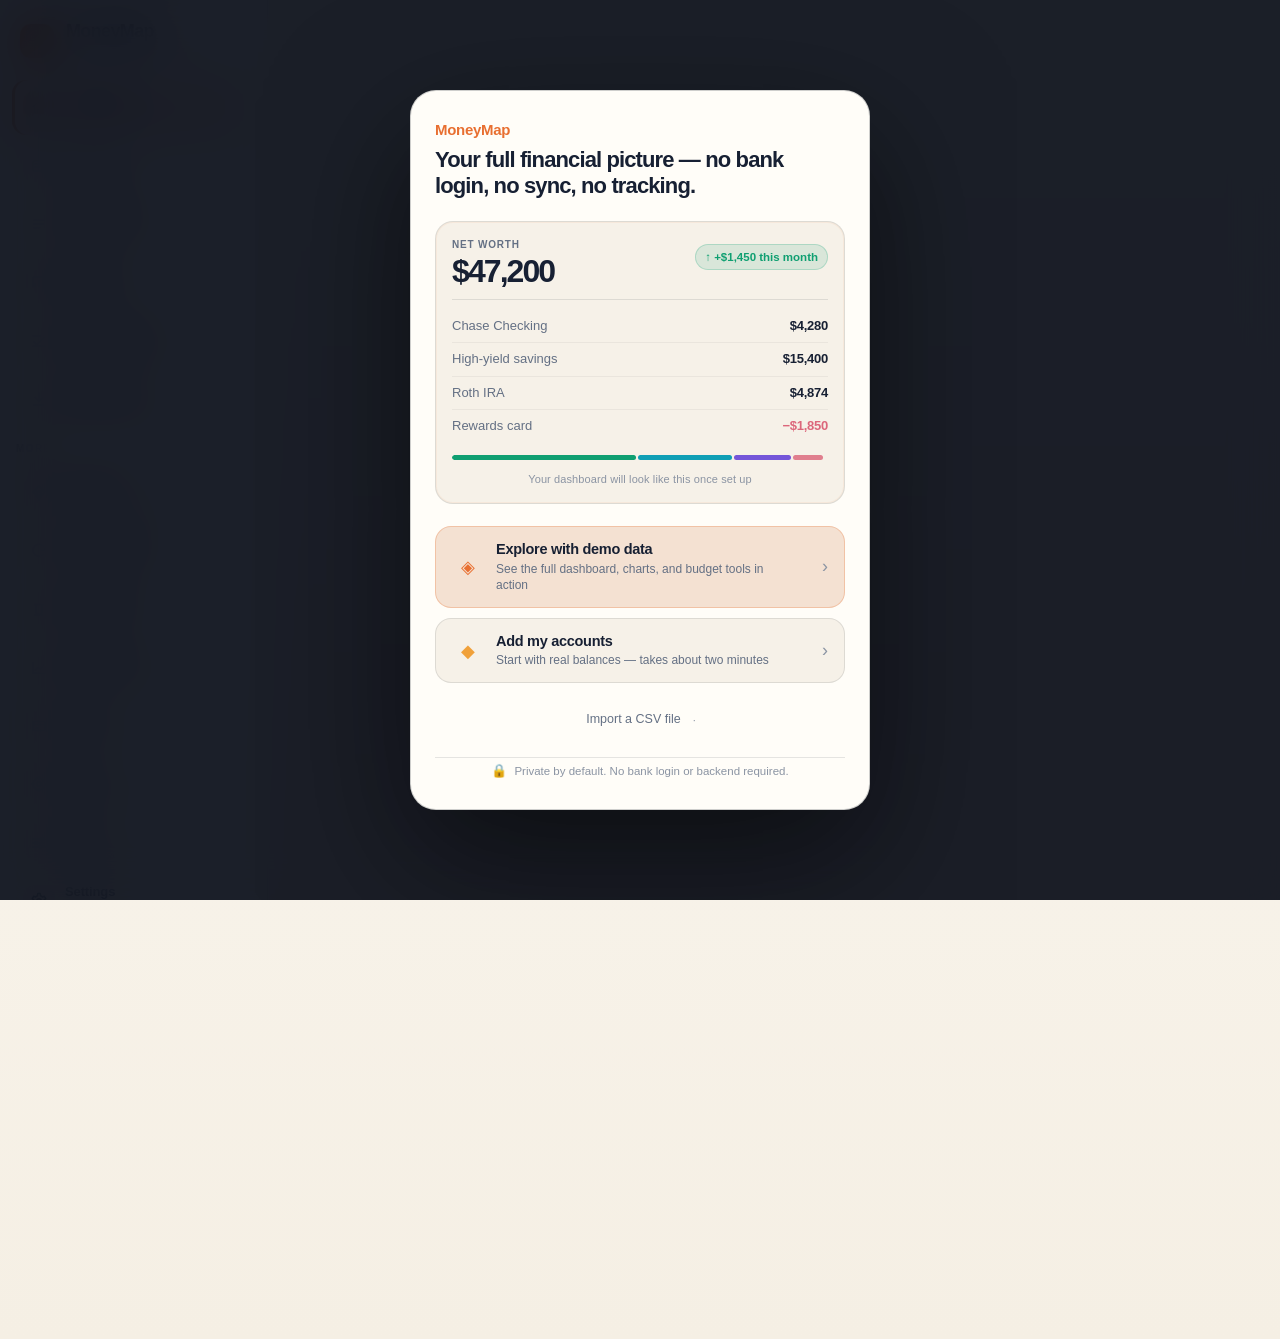
==== commit b7ac88c4: "v0.1.4" ====
--- a/index.html
+++ b/index.html
@@ -7,8 +7,8 @@
 <meta http-equiv="Cache-Control" content="no-cache, no-store, must-revalidate"/>
 <meta http-equiv="Pragma" content="no-cache"/>
 <meta http-equiv="Expires" content="0"/>
-<meta content="v0.1.3" name="moneymap-build"/>
-<script>window.MONEYMAP_EXPECTED_BUILD='v0.1.3';window.MONEYMAP_ASSET_TOKEN='v0.1.3-20260530-1';</script>
+<meta content="v0.1.4" name="moneymap-build"/>
+<script>window.MONEYMAP_EXPECTED_BUILD='v0.1.4';window.MONEYMAP_ASSET_TOKEN='v0.1.4-20260530-2';</script>
 <meta content="MoneyMap" name="application-name"/>
 <meta content="MoneyMap" name="apple-mobile-web-app-title"/>
 <meta content="A private, local-first personal finance dashboard for budgets, reviews, goals, and net worth." name="description"/>
@@ -23,23 +23,23 @@
 <link href="data:image/svg+xml,%3Csvg xmlns='http://www.w3.org/2000/svg' viewBox='0 0 64 64'%3E%3Crect width='64' height='64' rx='16' fill='%230f172a'/%3E%3Cpath d='M18 43V21h7l7 10 7-10h7v22h-7V32.5L33.8 40h-3.6L25 32.5V43h-7z' fill='%23fb923c'/%3E%3C/svg%3E" rel="icon"/>
 
 
-<link href="src/css/base.css?v=v0.1.3-20260530-1" rel="stylesheet"/>
-<link href="src/css/layout.css?v=v0.1.3-20260530-1" rel="stylesheet"/>
-<link href="src/css/components.css?v=v0.1.3-20260530-1" rel="stylesheet"/>
-<link href="src/css/mobile.css?v=v0.1.3-20260530-1" rel="stylesheet"/>
-<link href="src/css/ux-v0.7.css?v=v0.1.3-20260530-1" rel="stylesheet"/>
-<link href="src/css/legacy-storage-fixes.css?v=v0.1.3-20260530-1" rel="stylesheet"/>
-<link href="src/css/ux-v0.9.css?v=v0.1.3-20260530-1" rel="stylesheet"/>
-<link href="src/css/ux-v0.9.1.css?v=v0.1.3-20260530-1" rel="stylesheet"/>
-<link href="src/css/ux-v0.9.2.css?v=v0.1.3-20260530-1" rel="stylesheet"/>
-<link href="src/css/ux-v0.9.4.css?v=v0.1.3-20260530-1" rel="stylesheet"/>
-<link href="src/css/ux-v0.9.6.css?v=v0.1.3-20260530-1" rel="stylesheet"/>
-<link href="src/css/ux-v0.9.7.css?v=v0.1.3-20260530-1" rel="stylesheet"/>
-<link href="src/css/ux-v0.9.8.css?v=v0.1.3-20260530-1" rel="stylesheet"/>
-<link href="src/css/ux-v0.9.9.css?v=v0.1.3-20260530-1" rel="stylesheet"/>
-<link href="src/css/ux-v0.1.0.css?v=v0.1.3-20260530-1" rel="stylesheet"/>
-<link href="src/css/ux-v0.1.3.css?v=v0.1.3-20260530-1" rel="stylesheet"/>
-<link href="src/css/accounts-desktop-v0.1.3.css?v=v0.1.3-20260530-1" rel="stylesheet"/></head>
+<link href="src/css/base.css?v=v0.1.4-20260530-2" rel="stylesheet"/>
+<link href="src/css/layout.css?v=v0.1.4-20260530-2" rel="stylesheet"/>
+<link href="src/css/components.css?v=v0.1.4-20260530-2" rel="stylesheet"/>
+<link href="src/css/mobile.css?v=v0.1.4-20260530-2" rel="stylesheet"/>
+<link href="src/css/ux-v0.7.css?v=v0.1.4-20260530-2" rel="stylesheet"/>
+<link href="src/css/legacy-storage-fixes.css?v=v0.1.4-20260530-2" rel="stylesheet"/>
+<link href="src/css/ux-v0.9.css?v=v0.1.4-20260530-2" rel="stylesheet"/>
+<link href="src/css/ux-v0.9.1.css?v=v0.1.4-20260530-2" rel="stylesheet"/>
+<link href="src/css/ux-v0.9.2.css?v=v0.1.4-20260530-2" rel="stylesheet"/>
+<link href="src/css/ux-v0.9.4.css?v=v0.1.4-20260530-2" rel="stylesheet"/>
+<link href="src/css/ux-v0.9.6.css?v=v0.1.4-20260530-2" rel="stylesheet"/>
+<link href="src/css/ux-v0.9.7.css?v=v0.1.4-20260530-2" rel="stylesheet"/>
+<link href="src/css/ux-v0.9.8.css?v=v0.1.4-20260530-2" rel="stylesheet"/>
+<link href="src/css/ux-v0.9.9.css?v=v0.1.4-20260530-2" rel="stylesheet"/>
+<link href="src/css/ux-v0.1.0.css?v=v0.1.4-20260530-2" rel="stylesheet"/>
+<link href="src/css/ux-v0.1.4.css?v=v0.1.4-20260530-2" rel="stylesheet"/>
+<link href="src/css/accounts-desktop-v0.1.4.css?v=v0.1.4-20260530-2" rel="stylesheet"/></head>
 
 
 
@@ -481,39 +481,39 @@
 </div>
 
 
-<script src="src/js/core/app-config.js?v=v0.1.3-20260530-1"></script>
-<script src="src/js/utils.js?v=v0.1.3-20260530-1"></script>
-<script src="src/js/core/security.js?v=v0.1.3-20260530-1"></script>
-<script src="src/js/state.js?v=v0.1.3-20260530-1"></script>
-<script src="src/js/storage.js?v=v0.1.3-20260530-1"></script>
-<script src="src/js/navigation.js?v=v0.1.3-20260530-1"></script>
-<script src="src/js/accounts.js?v=v0.1.3-20260530-1"></script>
-<script src="src/js/transactions.js?v=v0.1.3-20260530-1"></script>
-<script src="src/js/import/parsers.js?v=v0.1.3-20260530-1"></script>
-<script src="src/js/import/workflow.js?v=v0.1.3-20260530-1"></script>
-<script src="src/js/budgets.js?v=v0.1.3-20260530-1"></script>
-<script src="src/js/investments.js?v=v0.1.3-20260530-1"></script>
-<script src="src/js/charts.js?v=v0.1.3-20260530-1"></script>
-<script src="src/js/settings.js?v=v0.1.3-20260530-1"></script>
-<script src="src/js/app.js?v=v0.1.3-20260530-1"></script>
-<script src="src/js/core/cache-guard.js?v=v0.1.3-20260530-1"></script>
+<script src="src/js/core/app-config.js?v=v0.1.4-20260530-2"></script>
+<script src="src/js/utils.js?v=v0.1.4-20260530-2"></script>
+<script src="src/js/core/security.js?v=v0.1.4-20260530-2"></script>
+<script src="src/js/state.js?v=v0.1.4-20260530-2"></script>
+<script src="src/js/storage.js?v=v0.1.4-20260530-2"></script>
+<script src="src/js/navigation.js?v=v0.1.4-20260530-2"></script>
+<script src="src/js/accounts.js?v=v0.1.4-20260530-2"></script>
+<script src="src/js/transactions.js?v=v0.1.4-20260530-2"></script>
+<script src="src/js/import/parsers.js?v=v0.1.4-20260530-2"></script>
+<script src="src/js/import/workflow.js?v=v0.1.4-20260530-2"></script>
+<script src="src/js/budgets.js?v=v0.1.4-20260530-2"></script>
+<script src="src/js/investments.js?v=v0.1.4-20260530-2"></script>
+<script src="src/js/charts.js?v=v0.1.4-20260530-2"></script>
+<script src="src/js/settings.js?v=v0.1.4-20260530-2"></script>
+<script src="src/js/app.js?v=v0.1.4-20260530-2"></script>
+<script src="src/js/core/cache-guard.js?v=v0.1.4-20260530-2"></script>
 <!-- Core: render bus, helpers, extracted UI modules -->
-<script src="src/js/core/render-bus.js?v=v0.1.3-20260530-1"></script>
-<script src="src/js/core/shared-helpers.js?v=v0.1.3-20260530-1"></script>
-<script src="src/js/ui/spend-map.js?v=v0.1.3-20260530-1"></script>
-<script src="src/js/ui/onboarding.js?v=v0.1.3-20260530-1"></script>
-<script src="src/js/ui/touch.js?v=v0.1.3-20260530-1"></script>
-<script src="src/js/ui/nav.js?v=v0.1.3-20260530-1"></script>
-<script src="src/js/ui/dashboard.js?v=v0.1.3-20260530-1"></script>
-<script src="src/js/ux-v0.7.js?v=v0.1.3-20260530-1"></script>
-<script src="src/js/ux-v0.7.1.js?v=v0.1.3-20260530-1"></script>
-<script src="src/js/ux-v0.9.js?v=v0.1.3-20260530-1"></script>
-<script src="src/js/ux-v0.9.1.js?v=v0.1.3-20260530-1"></script>
-<script src="src/js/ux-v0.9.2.js?v=v0.1.3-20260530-1"></script>
-<script src="src/js/ux-v0.9.4.js?v=v0.1.3-20260530-1"></script>
-<script src="src/js/ux-v0.9.8.js?v=v0.1.3-20260530-1"></script>
-<script src="src/js/ui/transaction-drawer-v0.1.3.js?v=v0.1.3-20260530-1"></script>
-<script src="src/js/ui/dashboard-v0.1.3.js?v=v0.1.3-20260530-1"></script>
-<script src="src/js/ui/accounts-desktop-v0.1.3.js?v=v0.1.3-20260530-1"></script>
-<script src="src/js/core/final-build-guard-v0.1.3.js?v=v0.1.3-20260530-1"></script></body>
+<script src="src/js/core/render-bus.js?v=v0.1.4-20260530-2"></script>
+<script src="src/js/core/shared-helpers.js?v=v0.1.4-20260530-2"></script>
+<script src="src/js/ui/spend-map.js?v=v0.1.4-20260530-2"></script>
+<script src="src/js/ui/onboarding.js?v=v0.1.4-20260530-2"></script>
+<script src="src/js/ui/touch.js?v=v0.1.4-20260530-2"></script>
+<script src="src/js/ui/nav.js?v=v0.1.4-20260530-2"></script>
+<script src="src/js/ui/dashboard.js?v=v0.1.4-20260530-2"></script>
+<script src="src/js/ux-v0.7.js?v=v0.1.4-20260530-2"></script>
+<script src="src/js/ux-v0.7.1.js?v=v0.1.4-20260530-2"></script>
+<script src="src/js/ux-v0.9.js?v=v0.1.4-20260530-2"></script>
+<script src="src/js/ux-v0.9.1.js?v=v0.1.4-20260530-2"></script>
+<script src="src/js/ux-v0.9.2.js?v=v0.1.4-20260530-2"></script>
+<script src="src/js/ux-v0.9.4.js?v=v0.1.4-20260530-2"></script>
+<script src="src/js/ux-v0.9.8.js?v=v0.1.4-20260530-2"></script>
+<script src="src/js/ui/transaction-drawer-v0.1.4.js?v=v0.1.4-20260530-2"></script>
+<script src="src/js/ui/dashboard-v0.1.4.js?v=v0.1.4-20260530-2"></script>
+<script src="src/js/ui/accounts-desktop-v0.1.4.js?v=v0.1.4-20260530-2"></script>
+<script src="src/js/core/final-build-guard-v0.1.4.js?v=v0.1.4-20260530-2"></script></body>
 </html>
--- a/src/css/ux-v0.1.4.css
+++ b/src/css/ux-v0.1.4.css
@@ -0,0 +1,262 @@
+/* MoneyMap v0.1.4 — chart-first dashboard and transaction editor */
+body.mm-v012-dashboard #view-overview > :not(#mm-dash-v012-host){display:none!important}
+.mm-dash-v012{display:grid;gap:14px;margin:0 0 22px;min-width:0}.mm11-rail{display:flex;gap:8px;align-items:center;overflow-x:auto;scrollbar-width:none;padding:2px}.mm11-rail::-webkit-scrollbar{display:none}.mm11-rail-btn{border:1px solid var(--line);background:var(--panel);color:var(--text);border-radius:999px;padding:10px 14px;min-height:42px;font-weight:850;display:inline-flex;gap:9px;align-items:center;white-space:nowrap;box-shadow:var(--shadow2);cursor:pointer}.mm11-rail-btn.primary{background:linear-gradient(135deg,var(--accent),var(--accent2));border-color:transparent;color:#111827}.mm11-rail-btn b{display:grid;place-items:center;min-width:25px;height:25px;border-radius:999px;background:rgba(255,255,255,.38);font-size:12px}.mm11-hero-card{position:relative;overflow:hidden;border:1px solid color-mix(in srgb,var(--accent) 18%,var(--line));border-radius:28px;background:linear-gradient(135deg,color-mix(in srgb,var(--panel) 94%,transparent),color-mix(in srgb,var(--accent) 8%,var(--panel2)));box-shadow:var(--shadow);padding:24px;display:grid;grid-template-columns:minmax(0,1.15fr) minmax(320px,.85fr);gap:20px;align-items:stretch}.mm11-hero-card:after{content:"";position:absolute;right:-120px;top:-140px;width:330px;height:330px;border-radius:50%;background:radial-gradient(circle,rgba(var(--accent-rgb),.16),transparent 62%);pointer-events:none}.mm11-hero-copy,.mm11-hero-chart{position:relative;z-index:1}.mm11-kicker{font-family:var(--mono);font-size:10px;letter-spacing:.18em;text-transform:uppercase;color:var(--accent);font-weight:900;margin-bottom:10px}.mm11-hero-copy h2{font-size:clamp(46px,8vw,88px);line-height:.88;letter-spacing:-.08em;margin:0 0 10px;font-weight:950}.mm11-hero-copy p{margin:0;color:var(--muted);font-size:15px;line-height:1.45}.mm11-inline-stats{display:flex;gap:8px;flex-wrap:wrap;margin-top:18px}.mm11-inline-stats span{border:1px solid var(--line);background:color-mix(in srgb,var(--panel) 76%,transparent);border-radius:999px;padding:8px 11px;font-size:12px;color:var(--muted)}.mm11-inline-stats b{color:var(--text)}.mm11-hero-chart{border:1px solid var(--line);background:color-mix(in srgb,var(--panel) 78%,transparent);border-radius:22px;padding:16px;display:grid;grid-template-rows:auto minmax(120px,1fr);gap:12px}.mm11-chart-head,.mm11-card-head{display:flex;align-items:flex-start;justify-content:space-between;gap:12px}.mm11-chart-head span,.mm11-card-head h3{font-weight:900;letter-spacing:-.035em}.mm11-card-head h3{margin:0;font-size:18px}.mm11-card-head p{margin:3px 0 0;color:var(--muted);font-size:12px;line-height:1.35}.mm11-card-head strong{font-size:24px;letter-spacing:-.05em}.mm11-spark{width:100%;height:100%;min-height:128px}.mm11-empty-chart{display:grid;place-items:center;min-height:96px;color:var(--muted);font-size:13px;text-align:center;border:1px dashed var(--line);border-radius:16px;background:color-mix(in srgb,var(--panel2) 70%,transparent);padding:14px}.mm11-primary-grid{display:grid;grid-template-columns:minmax(0,1fr) minmax(0,1fr);gap:14px}.mm11-secondary-grid{display:grid;grid-template-columns:repeat(4,minmax(0,1fr));gap:14px}.mm11-card{border:1px solid var(--line);border-radius:24px;background:linear-gradient(180deg,color-mix(in srgb,var(--panel) 98%,transparent),color-mix(in srgb,var(--panel2) 72%,transparent));box-shadow:var(--shadow2);padding:18px;min-width:0}.mm11-cash-summary{display:flex;gap:8px;flex-wrap:wrap;margin:12px 0}.mm11-cash-summary span{border:1px solid var(--line);border-radius:999px;padding:7px 10px;font-size:12px;color:var(--muted);background:var(--panel2)}.mm11-bar-chart{height:180px;display:grid;grid-template-columns:repeat(6,minmax(0,1fr));gap:10px;align-items:end;padding:10px 2px 0}.mm11-month-bar{height:100%;display:grid;grid-template-rows:1fr auto;gap:8px;align-items:end;text-align:center;color:var(--muted);font-size:11px;font-weight:800}.mm11-bars{height:100%;display:flex;align-items:end;justify-content:center;gap:5px;border-bottom:1px solid var(--line)}.mm11-bars i{display:block;width:13px;min-height:5px;border-radius:999px 999px 4px 4px}.mm11-bars .income,.mm11-legend .income{background:var(--good)}.mm11-bars .spend,.mm11-legend .spend{background:var(--red)}.mm11-legend{display:flex;gap:12px;align-items:center;margin-top:10px;color:var(--muted);font-size:12px}.mm11-legend span{display:flex;gap:6px;align-items:center}.mm11-legend i{width:9px;height:9px;border-radius:999px}.mm11-cat-list,.mm11-risk-list,.mm11-tx-list,.mm11-list-compact{display:grid;gap:8px;margin-top:14px}.mm11-cat-row,.mm11-risk-row,.mm11-tx-row{width:100%;border:1px solid var(--line);background:var(--panel2);border-radius:16px;padding:11px 12px;color:var(--text);cursor:pointer;text-align:left}.mm11-cat-row{display:grid;grid-template-columns:28px minmax(0,1fr) auto;gap:10px;align-items:center}.mm11-cat-rank{width:28px;height:28px;border-radius:10px;background:rgba(var(--accent-rgb),.12);color:var(--accent);display:grid;place-items:center;font-weight:900}.mm11-cat-copy{display:grid;gap:6px;min-width:0}.mm11-cat-copy b,.mm11-risk-row b,.mm11-tx-row b{white-space:nowrap;overflow:hidden;text-overflow:ellipsis}.mm11-cat-copy i{height:8px;border-radius:999px;background:var(--panel3);overflow:hidden}.mm11-cat-copy em{display:block;height:100%;border-radius:999px;background:linear-gradient(90deg,var(--accent),var(--accent2))}.mm11-cat-value{text-align:right}.mm11-cat-value b{display:block}.mm11-cat-value small{display:block;color:var(--muted);font-size:11px}.mm11-review-card{display:grid;gap:12px}.mm11-ring{--mm11-p:0;width:118px;height:118px;margin:0 auto;border-radius:50%;display:grid;place-items:center;background:conic-gradient(var(--accent) calc(var(--mm11-p)*1%),var(--panel3) 0);position:relative}.mm11-ring:after{content:"";position:absolute;inset:11px;border-radius:50%;background:var(--panel)}.mm11-ring span{position:relative;z-index:1;font-weight:950;font-size:26px;letter-spacing:-.05em}.mm11-list-compact div,.mm11-risk-row{display:flex;justify-content:space-between;align-items:center;gap:12px}.mm11-list-compact div{font-size:12px;color:var(--muted)}.mm11-risk-row span,.mm11-tx-row small{display:block;color:var(--muted);font-size:11px;margin-top:2px;white-space:nowrap;overflow:hidden;text-overflow:ellipsis}.mm11-tx-row{display:grid;grid-template-columns:34px minmax(0,1fr) auto;gap:10px;align-items:center}.mm11-tx-row>span{width:34px;height:34px;border-radius:12px;background:rgba(var(--accent-rgb),.12);color:var(--accent);display:grid;place-items:center;font-weight:900}.mm11-tx-row strong{text-align:right;white-space:nowrap}.drawer[data-drawer-type="transaction"] .drawer-panel{width:min(820px,calc(100vw - 28px));border-radius:32px}.drawer[data-drawer-type="transaction"] #drawerBody{padding:18px}.mm11-tx-editor{display:grid;grid-template-columns:minmax(0,1fr) 210px;gap:14px}.mm11-tx-preview{grid-column:1/-1;border:1px solid color-mix(in srgb,var(--accent) 18%,var(--line));background:linear-gradient(135deg,color-mix(in srgb,var(--accent) 7%,var(--panel)),var(--panel));border-radius:24px;padding:16px;display:grid;grid-template-columns:48px minmax(0,1fr) auto;gap:14px;align-items:center}.mm11-tx-avatar{width:48px;height:48px;border-radius:17px;background:rgba(var(--accent-rgb),.14);color:var(--accent);display:grid;place-items:center;font-weight:950;font-size:20px}.mm11-tx-preview-copy{min-width:0}.mm11-tx-preview-copy div{font-weight:900;font-size:19px;letter-spacing:-.04em;white-space:nowrap;overflow:hidden;text-overflow:ellipsis}.mm11-tx-preview-copy span{display:block;color:var(--muted);font-size:12px;margin-top:3px;white-space:nowrap;overflow:hidden;text-overflow:ellipsis}.mm11-tx-preview-amount{font-size:25px;letter-spacing:-.055em;white-space:nowrap}.mm11-tx-form-card{margin:0!important;padding:18px!important}.mm11-type-toggle{display:grid!important;grid-template-columns:1fr 1fr 1fr;gap:8px;margin-bottom:14px!important}.mm11-type-toggle .btn{justify-content:center}.tx-type-toggle .selected,.mm11-cat-chip.selected{background:rgba(var(--accent-rgb),.14)!important;border-color:rgba(var(--accent-rgb),.34)!important;color:var(--accent)!important}.mm11-form-grid{display:grid;grid-template-columns:1fr 1fr;gap:14px;margin-bottom:14px}.mm11-money-input .input{font-variant-numeric:tabular-nums}.mm11-category-chips{display:flex;gap:7px;flex-wrap:wrap;margin-top:8px}.mm11-cat-chip{border:1px solid var(--line);background:var(--panel2);border-radius:999px;padding:7px 10px;color:var(--text);font-size:12px;font-weight:800;cursor:pointer}.mm11-transfer-toggle{width:100%;text-align:left;margin:2px 0 0!important;cursor:pointer}.mm11-transfer-toggle .switch{pointer-events:none}.mm11-tx-actions{position:sticky;bottom:-18px;background:color-mix(in srgb,var(--panel) 92%,transparent);backdrop-filter:blur(18px);z-index:2}.mm11-tx-side{display:grid;gap:10px;align-content:start}.mm11-side-card{border:1px solid var(--line);background:var(--panel2);border-radius:18px;padding:14px;display:grid;gap:5px}.mm11-side-card b{font-size:13px}.mm11-side-card span{font-size:12px;color:var(--muted);line-height:1.38}@media(max-width:980px){.mm11-hero-card,.mm11-primary-grid{grid-template-columns:1fr}.mm11-secondary-grid{grid-template-columns:repeat(2,minmax(0,1fr))}.mm11-tx-editor{grid-template-columns:1fr}.mm11-tx-side{display:none}}@media(max-width:900px){body.mm-v012-overview-active .main{padding-top:8px!important}body.mm-v012-overview-active .topbar{display:none!important}.mm-dash-v012{gap:12px}.mm11-rail{position:sticky;top:0;z-index:40;margin:0 -2px;padding:4px 2px 6px;background:linear-gradient(180deg,var(--bg),color-mix(in srgb,var(--bg) 78%,transparent));backdrop-filter:blur(18px)}.mm11-rail-btn{min-height:40px;padding:9px 12px}.mm11-hero-card{padding:20px;border-radius:24px;gap:14px}.mm11-hero-copy h2{font-size:56px}.mm11-hero-chart{grid-template-rows:auto 118px}.mm11-secondary-grid{grid-template-columns:1fr}.mm11-card{border-radius:20px;padding:15px}.mm11-bar-chart{height:145px}.drawer[data-drawer-type="transaction"] .drawer-panel{inset:0!important;width:100vw!important;height:100dvh!important;border-radius:0!important}.drawer[data-drawer-type="transaction"] #drawerBody{padding:12px 12px calc(16px + env(safe-area-inset-bottom))!important}.mm11-tx-preview{grid-template-columns:42px minmax(0,1fr);gap:11px;padding:14px;border-radius:20px}.mm11-tx-avatar{width:42px;height:42px;border-radius:15px}.mm11-tx-preview-amount{grid-column:1/-1;font-size:34px}.mm11-form-grid{grid-template-columns:1fr;gap:0}.mm11-tx-actions{bottom:calc(-16px - env(safe-area-inset-bottom));margin:14px -12px calc(-16px - env(safe-area-inset-bottom))!important;padding:10px 12px calc(12px + env(safe-area-inset-bottom))!important}.mm11-tx-actions .btn{flex-basis:100%}}@media(max-width:430px){.mm11-hero-copy h2{font-size:48px}.mm11-inline-stats{display:grid}.mm11-cat-row{grid-template-columns:26px minmax(0,1fr);}.mm11-cat-value{grid-column:2;text-align:left;display:flex;gap:8px;align-items:center}.mm11-tx-row{grid-template-columns:32px minmax(0,1fr)}.mm11-tx-row strong{grid-column:2;text-align:left}.mm11-bar-chart{gap:6px}.mm11-bars i{width:10px}}
+
+/* MoneyMap v0.1.4 final mobile shell, More sheet, customizer, and transaction polish */
+@media (max-width: 900px){
+  body.mm-v012-overview-active .main{
+    padding: 8px 12px calc(82px + env(safe-area-inset-bottom, 0px)) !important;
+  }
+  body.mm-v012-overview-active #view-overview{
+    min-height: 0 !important;
+    padding-bottom: 0 !important;
+  }
+  body.mm-v012-dashboard #view-overview > :not(#mm-dash-v012-host){
+    display: none !important;
+  }
+  .mm-dash-v012{
+    margin: 0 !important;
+    gap: 12px !important;
+  }
+  .mm11-rail{
+    top: 0 !important;
+    border-bottom: 1px solid color-mix(in srgb, var(--line) 70%, transparent);
+  }
+  .mm11-rail-btn.primary{
+    min-width: 126px;
+    justify-content: center;
+  }
+  .mm11-hero-card{
+    min-height: auto !important;
+  }
+  .mm11-hero-chart{
+    min-height: 170px;
+  }
+}
+
+.mobile-bar,
+#mobileNav{
+  border-top: 1px solid color-mix(in srgb, var(--line) 80%, transparent) !important;
+}
+
+.mm-more-sheet,
+.mobile-more-sheet{
+  background: rgba(15, 23, 42, .62) !important;
+  backdrop-filter: blur(14px) saturate(1.1) !important;
+  -webkit-backdrop-filter: blur(14px) saturate(1.1) !important;
+}
+
+.mm-more-inner{
+  width: min(760px, calc(100vw - 24px)) !important;
+  max-height: min(78dvh, 760px) !important;
+  border-radius: 30px 30px 0 0 !important;
+  padding: 14px 16px calc(18px + env(safe-area-inset-bottom, 0px)) !important;
+  background: linear-gradient(180deg, color-mix(in srgb, var(--panel) 98%, transparent), color-mix(in srgb, var(--panel2) 88%, transparent)) !important;
+  box-shadow: 0 -24px 80px rgba(2, 6, 23, .34) !important;
+}
+
+.mm-more-inner::before{
+  width: 54px !important;
+  height: 5px !important;
+  border-radius: 999px !important;
+  margin-bottom: 16px !important;
+  background: color-mix(in srgb, var(--muted) 24%, transparent) !important;
+}
+
+.mm-more-head{
+  padding: 0 2px 14px !important;
+  margin-bottom: 14px !important;
+}
+
+.mm-more-title b{
+  font-size: 24px !important;
+  letter-spacing: -.045em !important;
+}
+
+.mm-more-actions{
+  display: flex !important;
+  gap: 8px !important;
+  align-items: center !important;
+}
+
+.mm-more-customize-btn,
+.mm-more-close-btn{
+  min-height: 44px !important;
+  border: 1px solid var(--line) !important;
+  background: var(--panel2) !important;
+  color: var(--text) !important;
+  border-radius: 999px !important;
+  font-weight: 850 !important;
+  box-shadow: none !important;
+}
+
+.mm-more-customize-btn{
+  display: inline-flex !important;
+  align-items: center !important;
+  gap: 8px !important;
+  padding: 0 16px !important;
+}
+
+.mm-more-close-btn{
+  width: 44px !important;
+  padding: 0 !important;
+}
+
+.mm-more-grid{
+  display: grid !important;
+  grid-template-columns: repeat(2, minmax(0, 1fr)) !important;
+  gap: 10px !important;
+}
+
+.mm-more-item{
+  min-height: 82px !important;
+  display: grid !important;
+  grid-template-columns: 46px minmax(0, 1fr) !important;
+  align-items: center !important;
+  gap: 12px !important;
+  padding: 13px !important;
+  border: 1px solid color-mix(in srgb, var(--line) 88%, transparent) !important;
+  border-radius: 22px !important;
+  background: color-mix(in srgb, var(--panel) 82%, var(--panel2)) !important;
+  box-shadow: none !important;
+}
+
+.mm-more-item.active{
+  background: color-mix(in srgb, var(--accent) 12%, var(--panel)) !important;
+  border-color: color-mix(in srgb, var(--accent) 34%, var(--line)) !important;
+}
+
+.mm-more-icon{
+  width: 46px !important;
+  height: 46px !important;
+  border-radius: 17px !important;
+  display: grid !important;
+  place-items: center !important;
+  background: color-mix(in srgb, var(--accent) 9%, var(--panel2)) !important;
+  color: var(--muted) !important;
+}
+
+.mm-more-item.active .mm-more-icon{
+  color: var(--accent) !important;
+}
+
+.mm-more-copy strong{
+  display: block !important;
+  font-size: 17px !important;
+  letter-spacing: -.03em !important;
+  color: var(--text) !important;
+  white-space: nowrap !important;
+  overflow: hidden !important;
+  text-overflow: ellipsis !important;
+}
+
+.mm-more-copy span{
+  display: block !important;
+  margin-top: 3px !important;
+  color: var(--muted) !important;
+  font-size: 12px !important;
+  line-height: 1.25 !important;
+  white-space: nowrap !important;
+  overflow: hidden !important;
+  text-overflow: ellipsis !important;
+}
+
+.mm-cust-panel .mm-more-title span{
+  display: block !important;
+  margin-top: 3px !important;
+  font-size: 13px !important;
+  color: var(--muted) !important;
+}
+
+.mm-cust-slots{
+  gap: 8px !important;
+}
+
+.mm-cust-slot{
+  min-height: 76px !important;
+  border-radius: 20px !important;
+  background: color-mix(in srgb, var(--accent) 8%, var(--panel2)) !important;
+}
+
+.mm-cust-chips{
+  display: flex !important;
+  flex-wrap: wrap !important;
+  gap: 8px !important;
+}
+
+.mm-cust-chip{
+  min-height: 42px !important;
+  border-radius: 999px !important;
+  padding: 0 14px !important;
+}
+
+.mm-cust-footer{
+  display: grid !important;
+  grid-template-columns: 1fr 1fr !important;
+  gap: 10px !important;
+  margin-top: 18px !important;
+  padding-top: 14px !important;
+  border-top: 1px solid var(--line) !important;
+}
+
+.mm-cust-footer .btn{
+  min-height: 48px !important;
+  justify-content: center !important;
+}
+
+.drawer[data-drawer-type="transaction"] .drawer-panel{
+  box-shadow: 0 28px 100px rgba(2, 6, 23, .36) !important;
+}
+
+.mm11-money-input input::-webkit-outer-spin-button,
+.mm11-money-input input::-webkit-inner-spin-button{
+  -webkit-appearance: none;
+  margin: 0;
+}
+
+.mm11-money-input input[type="number"]{
+  -moz-appearance: textfield;
+}
+
+.mm11-tx-actions .btn{
+  min-height: 46px !important;
+  justify-content: center !important;
+}
+
+@media (max-width: 520px){
+  .mm-more-inner{
+    width: 100% !important;
+    max-height: 80dvh !important;
+    border-radius: 28px 28px 0 0 !important;
+  }
+  .mm-more-grid{
+    grid-template-columns: repeat(2, minmax(0, 1fr)) !important;
+    gap: 9px !important;
+  }
+  .mm-more-item{
+    min-height: 88px !important;
+    grid-template-columns: 1fr !important;
+    align-content: center !important;
+    justify-items: start !important;
+    gap: 8px !important;
+  }
+  .mm-more-icon{
+    width: 40px !important;
+    height: 40px !important;
+    border-radius: 15px !important;
+  }
+  .mm-more-copy strong{
+    font-size: 15px !important;
+  }
+  .mm-cust-slots{
+    grid-template-columns: repeat(2, minmax(0, 1fr)) !important;
+  }
+  .mm-cust-footer{
+    position: sticky !important;
+    bottom: calc(-18px - env(safe-area-inset-bottom, 0px)) !important;
+    background: color-mix(in srgb, var(--panel) 92%, transparent) !important;
+    backdrop-filter: blur(16px) !important;
+    -webkit-backdrop-filter: blur(16px) !important;
+    padding-bottom: calc(12px + env(safe-area-inset-bottom, 0px)) !important;
+  }
+}
--- a/src/css/accounts-desktop-v0.1.4.css
+++ b/src/css/accounts-desktop-v0.1.4.css
@@ -0,0 +1,691 @@
+/* MoneyMap v0.1.4 — desktop accounts chart and icon polish */
+
+.mm-accounts-v014 {
+  --acct-card-radius: 22px;
+}
+
+.mm-accounts-head-v014 {
+  align-items: flex-start;
+  border-bottom: 1px solid color-mix(in srgb, var(--line) 72%, transparent);
+  padding-bottom: 26px;
+  margin-bottom: 22px;
+}
+
+.mm-accounts-head-v014 .section-title {
+  font-size: clamp(30px, 3vw, 46px);
+  letter-spacing: -0.06em;
+  line-height: 0.98;
+}
+
+.mm-accounts-head-v014 .section-sub {
+  max-width: 760px;
+}
+
+.mm-accounts-head-v014 .actions {
+  gap: 8px;
+  flex-wrap: wrap;
+}
+
+.mm-accounts-head-v014 .btn {
+  min-height: 40px;
+  border-radius: 999px;
+  padding-inline: 16px;
+  font-weight: 850;
+}
+
+.mm-accounts-chart-card-v014 {
+  position: relative;
+  overflow: visible;
+  border-radius: 24px;
+  padding: clamp(20px, 2.2vw, 30px);
+  margin-bottom: 22px;
+  background:
+    radial-gradient(circle at 14% 14%, rgba(var(--accent-rgb), .12), transparent 34%),
+    linear-gradient(180deg, color-mix(in srgb, var(--panel) 96%, white 4%), var(--panel));
+}
+
+.mm-accounts-chart-top-v014 {
+  display: grid;
+  grid-template-columns: minmax(0, 1fr) minmax(260px, 380px);
+  gap: 18px;
+  align-items: start;
+  margin-bottom: 10px;
+}
+
+.mm-accounts-kicker-v014 {
+  display: block;
+  font-size: 12px;
+  font-weight: 950;
+  letter-spacing: .14em;
+  text-transform: uppercase;
+  color: var(--muted);
+  margin-bottom: 8px;
+}
+
+.mm-accounts-net-v014 {
+  display: block;
+  font-size: clamp(44px, 5.4vw, 72px);
+  font-weight: 950;
+  letter-spacing: -0.075em;
+  line-height: .96;
+  color: var(--text);
+}
+
+.mm-accounts-net-sub-v014 {
+  margin: 8px 0 0;
+  color: var(--muted);
+  font-size: 14px;
+  font-weight: 750;
+}
+
+.mm-accounts-chart-controls-v014 {
+  display: grid;
+  gap: 10px;
+}
+
+.mm-accounts-control-pill-v014 {
+  display: flex;
+  align-items: center;
+  justify-content: space-between;
+  min-height: 46px;
+  border: 1px solid var(--line);
+  border-radius: 15px;
+  background: var(--panel2);
+  padding: 0 14px;
+  color: var(--text);
+  font-weight: 800;
+}
+
+.mm-accounts-control-pill-v014 span {
+  color: var(--muted);
+  font-weight: 800;
+}
+
+.mm-accounts-chart-wrap-v014 {
+  position: relative;
+  min-height: 270px;
+  border-radius: 20px;
+  overflow: visible;
+}
+
+.mm-accounts-chart-wrap-v014 canvas,
+#netWorthCanvas {
+  cursor: pointer;
+}
+
+.mm-chart-empty-v014 {
+  display: grid;
+  place-items: center;
+  min-height: 230px;
+  border: 1px dashed var(--line);
+  border-radius: 18px;
+  color: var(--muted);
+  font-weight: 800;
+  text-align: center;
+}
+
+.mm-nw-popover-v014 {
+  position: absolute;
+  z-index: 2200;
+  width: min(310px, calc(100vw - 32px));
+  background: #171717;
+  color: #fff;
+  border: 1px solid rgba(255,255,255,.10);
+  border-radius: 12px;
+  box-shadow: 0 22px 70px rgba(0,0,0,.36), 0 0 0 1px rgba(255,255,255,.05) inset;
+  padding: 16px;
+  pointer-events: auto;
+  transform-origin: 50% 100%;
+  animation: mmNwPopV014 .12s ease-out;
+}
+
+@keyframes mmNwPopV014 {
+  from { opacity: 0; transform: translateY(6px) scale(.98); }
+  to { opacity: 1; transform: translateY(0) scale(1); }
+}
+
+.mm-nw-popover-v014::after {
+  content: '';
+  position: absolute;
+  left: var(--arrow-x, 50%);
+  bottom: -7px;
+  width: 14px;
+  height: 14px;
+  transform: translateX(-50%) rotate(45deg);
+  background: #171717;
+  border-right: 1px solid rgba(255,255,255,.10);
+  border-bottom: 1px solid rgba(255,255,255,.10);
+}
+
+.mm-nw-tip-title-v014 {
+  display: flex;
+  align-items: center;
+  justify-content: space-between;
+  gap: 10px;
+  color: rgba(255,255,255,.86);
+  font-size: 12px;
+  font-weight: 900;
+  margin-bottom: 14px;
+}
+
+.mm-nw-tip-title-v014 button {
+  appearance: none;
+  width: 24px;
+  height: 24px;
+  border: 0;
+  border-radius: 999px;
+  background: rgba(255,255,255,.08);
+  color: #fff;
+  cursor: pointer;
+  font-weight: 900;
+}
+
+.mm-nw-tip-values-v014 {
+  display: grid;
+  grid-template-columns: 1fr 1fr;
+  gap: 10px;
+  margin-bottom: 14px;
+}
+
+.mm-nw-tip-values-v014 span {
+  display: block;
+  color: rgba(255,255,255,.58);
+  font-size: 11px;
+  font-weight: 850;
+  margin-bottom: 5px;
+}
+
+.mm-nw-tip-values-v014 b {
+  display: block;
+  color: #fff;
+  font-size: 15px;
+  font-weight: 950;
+  letter-spacing: -.025em;
+}
+
+.mm-nw-tip-values-v014 b.good { color: #86efac; }
+.mm-nw-tip-values-v014 b.bad { color: #fda4af; }
+
+.mm-nw-tip-button-v014 {
+  width: 100%;
+  min-height: 42px;
+  border: 0;
+  border-radius: 11px;
+  background: linear-gradient(90deg, rgba(194, 96, 39, .42), rgba(194, 96, 39, .20));
+  color: #f8d4a4;
+  display: flex;
+  align-items: center;
+  justify-content: space-between;
+  padding: 0 13px;
+  cursor: pointer;
+  font-weight: 950;
+  text-align: left;
+}
+
+.mm-nw-tip-accounts-v014 {
+  display: grid;
+  gap: 8px;
+  margin: 4px 0 14px;
+}
+
+.mm-nw-tip-account-v014 {
+  display: flex;
+  align-items: center;
+  justify-content: space-between;
+  gap: 10px;
+  color: rgba(255,255,255,.72);
+  font-size: 12px;
+  font-weight: 800;
+}
+
+.mm-nw-tip-account-v014 b {
+  color: #fff;
+  white-space: nowrap;
+}
+
+.mm-accounts-grid-v014 {
+  display: grid;
+  grid-template-columns: minmax(0, 1fr) 344px;
+  gap: 18px;
+  align-items: start;
+}
+
+.mm-accounts-list-card-v014,
+.mm-accounts-summary-v014 {
+  border-radius: 24px;
+  overflow: hidden;
+}
+
+.mm-accounts-list-head-v014 {
+  display: flex;
+  align-items: center;
+  justify-content: space-between;
+  gap: 14px;
+  padding-bottom: 12px;
+  border-bottom: 1px solid var(--line);
+  margin-bottom: 10px;
+}
+
+.mm-accounts-list-head-v014 h3,
+.mm-accounts-summary-v014 h3 {
+  margin: 0;
+  font-size: 22px;
+  letter-spacing: -.045em;
+}
+
+.mm-accounts-list-head-v014 p {
+  margin: 4px 0 0;
+  color: var(--muted);
+  font-size: 13px;
+}
+
+.mm-account-group-v014 {
+  border-bottom: 1px solid var(--line);
+}
+
+.mm-account-group-v014:last-child { border-bottom: 0; }
+
+.mm-account-group-head-v014 {
+  display: flex;
+  align-items: center;
+  justify-content: space-between;
+  gap: 12px;
+  padding: 18px 0 12px;
+}
+
+.mm-account-group-title-v014 {
+  display: flex;
+  align-items: center;
+  gap: 10px;
+  min-width: 0;
+}
+
+.mm-account-group-title-v014 .mm-acct-icon-v014 {
+  width: 32px;
+  height: 32px;
+  border-radius: 12px;
+}
+
+.mm-account-group-title-v014 b {
+  display: block;
+  font-size: 20px;
+  line-height: 1;
+  letter-spacing: -.05em;
+}
+
+.mm-account-group-title-v014 span {
+  display: block;
+  margin-top: 4px;
+  color: var(--muted);
+  font-size: 12px;
+  font-weight: 800;
+}
+
+.mm-account-group-total-v014 {
+  font-size: 24px;
+  font-weight: 950;
+  letter-spacing: -.055em;
+  white-space: nowrap;
+}
+
+.mm-account-card-list-v014 {
+  display: grid;
+}
+
+.mm-account-row-v014 {
+  width: 100%;
+  border: 0;
+  border-top: 1px solid color-mix(in srgb, var(--line) 74%, transparent);
+  background: transparent;
+  color: var(--text);
+  display: grid;
+  grid-template-columns: 50px minmax(0, 1fr) auto;
+  gap: 14px;
+  align-items: center;
+  padding: 18px 0;
+  cursor: pointer;
+  text-align: left;
+}
+
+.mm-account-row-v014:hover {
+  background: color-mix(in srgb, var(--panel2) 68%, transparent);
+  margin-inline: -14px;
+  padding-inline: 14px;
+  border-radius: 17px;
+}
+
+.mm-acct-icon-v014 {
+  width: 46px;
+  height: 46px;
+  border-radius: 999px;
+  display: grid;
+  place-items: center;
+  border: 1px solid var(--line);
+  background: linear-gradient(135deg, rgba(var(--accent-rgb), .12), var(--panel2));
+  color: var(--text);
+  box-shadow: inset 0 0 0 1px rgba(255,255,255,.20), 0 8px 18px rgba(0,0,0,.06);
+}
+
+.mm-acct-icon-v014 svg {
+  width: 23px;
+  height: 23px;
+  stroke: currentColor;
+  stroke-width: 1.9;
+  fill: none;
+  stroke-linecap: round;
+  stroke-linejoin: round;
+}
+
+.mm-acct-icon-v014.cash { background: linear-gradient(135deg, rgba(34,197,94,.18), var(--panel2)); color: #16a34a; }
+.mm-acct-icon-v014.investments { background: linear-gradient(135deg, rgba(59,130,246,.18), var(--panel2)); color: #2563eb; }
+.mm-acct-icon-v014.property { background: linear-gradient(135deg, rgba(245,158,11,.18), var(--panel2)); color: #d97706; }
+.mm-acct-icon-v014.valuables { background: linear-gradient(135deg, rgba(168,85,247,.18), var(--panel2)); color: #7c3aed; }
+.mm-acct-icon-v014.liabilities { background: linear-gradient(135deg, rgba(244,63,94,.18), var(--panel2)); color: #e11d48; }
+.mm-acct-icon-v014.other { background: linear-gradient(135deg, rgba(100,116,139,.18), var(--panel2)); color: #64748b; }
+
+.mm-account-copy-v014 h4 {
+  margin: 0;
+  font-size: 19px;
+  letter-spacing: -.04em;
+  line-height: 1.1;
+}
+
+.mm-account-copy-v014 p {
+  margin: 5px 0 0;
+  color: var(--muted);
+  font-size: 13px;
+  font-weight: 750;
+  white-space: nowrap;
+  overflow: hidden;
+  text-overflow: ellipsis;
+}
+
+.mm-account-value-v014 {
+  text-align: right;
+}
+
+.mm-account-value-v014 strong {
+  display: block;
+  font-size: 22px;
+  letter-spacing: -.05em;
+  line-height: 1.1;
+}
+
+.mm-account-value-v014 span {
+  display: block;
+  margin-top: 5px;
+  color: var(--muted);
+  font-size: 12px;
+  font-weight: 800;
+}
+
+.mm-summary-tabs-v014 {
+  display: grid;
+  grid-template-columns: 1fr 1fr;
+  gap: 8px;
+  margin: 4px 0 18px;
+}
+
+.mm-summary-tabs-v014 button {
+  border: 1px solid var(--line);
+  border-radius: 13px;
+  background: var(--panel2);
+  color: var(--text);
+  min-height: 42px;
+  cursor: pointer;
+  font-weight: 850;
+}
+
+.mm-summary-tabs-v014 button.active {
+  border-color: rgba(var(--accent-rgb), .42);
+  color: var(--accent);
+  background: rgba(var(--accent-rgb), .08);
+}
+
+.mm-summary-block-v014 {
+  padding: 16px 0;
+  border-top: 1px solid var(--line);
+}
+
+.mm-summary-row-v014 {
+  display: flex;
+  align-items: center;
+  justify-content: space-between;
+  gap: 12px;
+  margin-top: 12px;
+  font-weight: 850;
+}
+
+.mm-summary-row-v014 span {
+  display: inline-flex;
+  align-items: center;
+  gap: 8px;
+  color: var(--muted);
+}
+
+.mm-summary-bar-v014 {
+  height: 14px;
+  border-radius: 999px;
+  overflow: hidden;
+  background: var(--panel3);
+  display: flex;
+  margin-top: 14px;
+}
+
+.mm-summary-bar-v014 i {
+  display: block;
+  height: 100%;
+}
+
+.mm-summary-bar-v014 i.assets { background: #48a06a; }
+.mm-summary-bar-v014 i.liabilities { background: #fb7185; }
+
+.mm-account-empty-v014 {
+  min-height: 240px;
+  display: grid;
+  place-items: center;
+  text-align: center;
+  color: var(--muted);
+}
+
+.mm-account-empty-v014 b {
+  display: block;
+  color: var(--text);
+  margin-bottom: 6px;
+  font-size: 18px;
+}
+
+.v014-icon-picker {
+  margin-top: 12px;
+}
+
+.v014-icon-picker > label {
+  display: block;
+  font-size: 12px;
+  font-weight: 900;
+  color: var(--muted);
+  margin-bottom: 8px;
+}
+
+.v014-icon-grid {
+  display: grid;
+  grid-template-columns: repeat(6, minmax(0, 1fr));
+  gap: 8px;
+}
+
+.v014-icon-choice {
+  width: 100%;
+  min-height: 48px;
+  border: 1px solid var(--line);
+  border-radius: 15px;
+  background: var(--panel2);
+  color: var(--text);
+  display: grid;
+  place-items: center;
+  cursor: pointer;
+}
+
+.v014-icon-choice .mm-acct-icon-v014 {
+  width: 34px;
+  height: 34px;
+  border-radius: 13px;
+  box-shadow: none;
+}
+
+.v014-icon-choice .mm-acct-icon-v014 svg {
+  width: 19px;
+  height: 19px;
+}
+
+.v014-icon-choice.active {
+  border-color: rgba(var(--accent-rgb), .62);
+  background: rgba(var(--accent-rgb), .10);
+  box-shadow: 0 0 0 3px rgba(var(--accent-rgb), .10);
+}
+
+@media (max-width: 1180px) {
+  .mm-accounts-grid-v014,
+  .mm-accounts-chart-top-v014 {
+    grid-template-columns: 1fr;
+  }
+  .mm-accounts-summary-v014 {
+    order: -1;
+  }
+}
+
+@media (max-width: 760px) {
+  .mm-accounts-head-v014 {
+    padding-bottom: 16px;
+  }
+  .mm-accounts-head-v014 .actions {
+    width: 100%;
+  }
+  .mm-accounts-head-v014 .btn {
+    flex: 1 1 auto;
+  }
+  .mm-accounts-chart-card-v014,
+  .mm-accounts-list-card-v014,
+  .mm-accounts-summary-v014 {
+    border-radius: 18px;
+  }
+  .mm-account-row-v014 {
+    grid-template-columns: 44px minmax(0,1fr);
+  }
+  .mm-account-value-v014 {
+    grid-column: 1 / -1;
+    text-align: left;
+    display: flex;
+    justify-content: space-between;
+    align-items: baseline;
+  }
+  .mm-account-copy-v014 h4 {
+    font-size: 17px;
+  }
+  .mm-nw-popover-v014 {
+    position: fixed;
+    left: 16px !important;
+    right: 16px !important;
+    bottom: calc(90px + var(--mm-safe-bottom, 0px)) !important;
+    top: auto !important;
+    width: auto;
+  }
+  .mm-nw-popover-v014::after {
+    display: none;
+  }
+  .v014-icon-grid {
+    grid-template-columns: repeat(4, minmax(0, 1fr));
+  }
+}
+
+
+.mm-nw-tip-local-v014 {
+  margin-top: 2px;
+  color: rgba(255,255,255,.58);
+  font-size: 11px;
+  font-weight: 800;
+  line-height: 1.35;
+}
+
+.v09-chart-wrap { position: relative; }
+.v09-chart-wrap canvas { cursor: pointer; }
+.v09-nw-popover-local {
+  position: absolute;
+  z-index: 2300;
+  width: min(300px, calc(100vw - 32px));
+  background: #171717;
+  color: #fff;
+  border: 1px solid rgba(255,255,255,.10);
+  border-radius: 12px;
+  box-shadow: 0 22px 70px rgba(0,0,0,.36), 0 0 0 1px rgba(255,255,255,.05) inset;
+  padding: 15px;
+  pointer-events: auto;
+}
+.v09-nw-popover-local::after {
+  content: '';
+  position: absolute;
+  left: var(--arrow-x, 50%);
+  bottom: -7px;
+  width: 14px;
+  height: 14px;
+  transform: translateX(-50%) rotate(45deg);
+  background: #171717;
+  border-right: 1px solid rgba(255,255,255,.10);
+  border-bottom: 1px solid rgba(255,255,255,.10);
+}
+.v09-nw-popover-local .tip-head,
+.v09-nw-popover-local .tip-row {
+  display: flex;
+  align-items: center;
+  justify-content: space-between;
+  gap: 12px;
+}
+.v09-nw-popover-local .tip-head {
+  margin-bottom: 12px;
+  color: rgba(255,255,255,.86);
+  font-size: 12px;
+  font-weight: 900;
+}
+.v09-nw-popover-local .tip-head button {
+  width: 24px;
+  height: 24px;
+  border: 0;
+  border-radius: 999px;
+  background: rgba(255,255,255,.08);
+  color: #fff;
+  cursor: pointer;
+  font-weight: 900;
+}
+.v09-nw-popover-local .tip-row {
+  padding: 5px 0;
+  color: rgba(255,255,255,.66);
+  font-size: 12px;
+  font-weight: 800;
+}
+.v09-nw-popover-local .tip-row b { color: #fff; font-size: 13px; }
+.v09-nw-popover-local .tip-row b.good { color: #86efac; }
+.v09-nw-popover-local .tip-row b.bad { color: #fda4af; }
+.v09-nw-popover-local .tip-note {
+  margin-top: 10px;
+  padding-top: 10px;
+  border-top: 1px solid rgba(255,255,255,.12);
+  color: rgba(255,255,255,.56);
+  font-size: 11px;
+  font-weight: 800;
+}
+.v09-account-avatar svg { width: 22px; height: 22px; stroke: currentColor; fill: none; stroke-width: 1.9; stroke-linecap: round; stroke-linejoin: round; }
+.v09-account-avatar {
+  color: var(--text);
+  background: linear-gradient(135deg, rgba(var(--accent-rgb), .12), var(--panel2));
+  border: 1px solid var(--line);
+}
+@media (max-width: 760px) {
+  .v09-nw-popover-local {
+    position: fixed;
+    left: 16px !important;
+    right: 16px !important;
+    bottom: calc(90px + var(--mm-safe-bottom, 0px)) !important;
+    top: auto !important;
+    width: auto;
+  }
+  .v09-nw-popover-local::after { display: none; }
+}
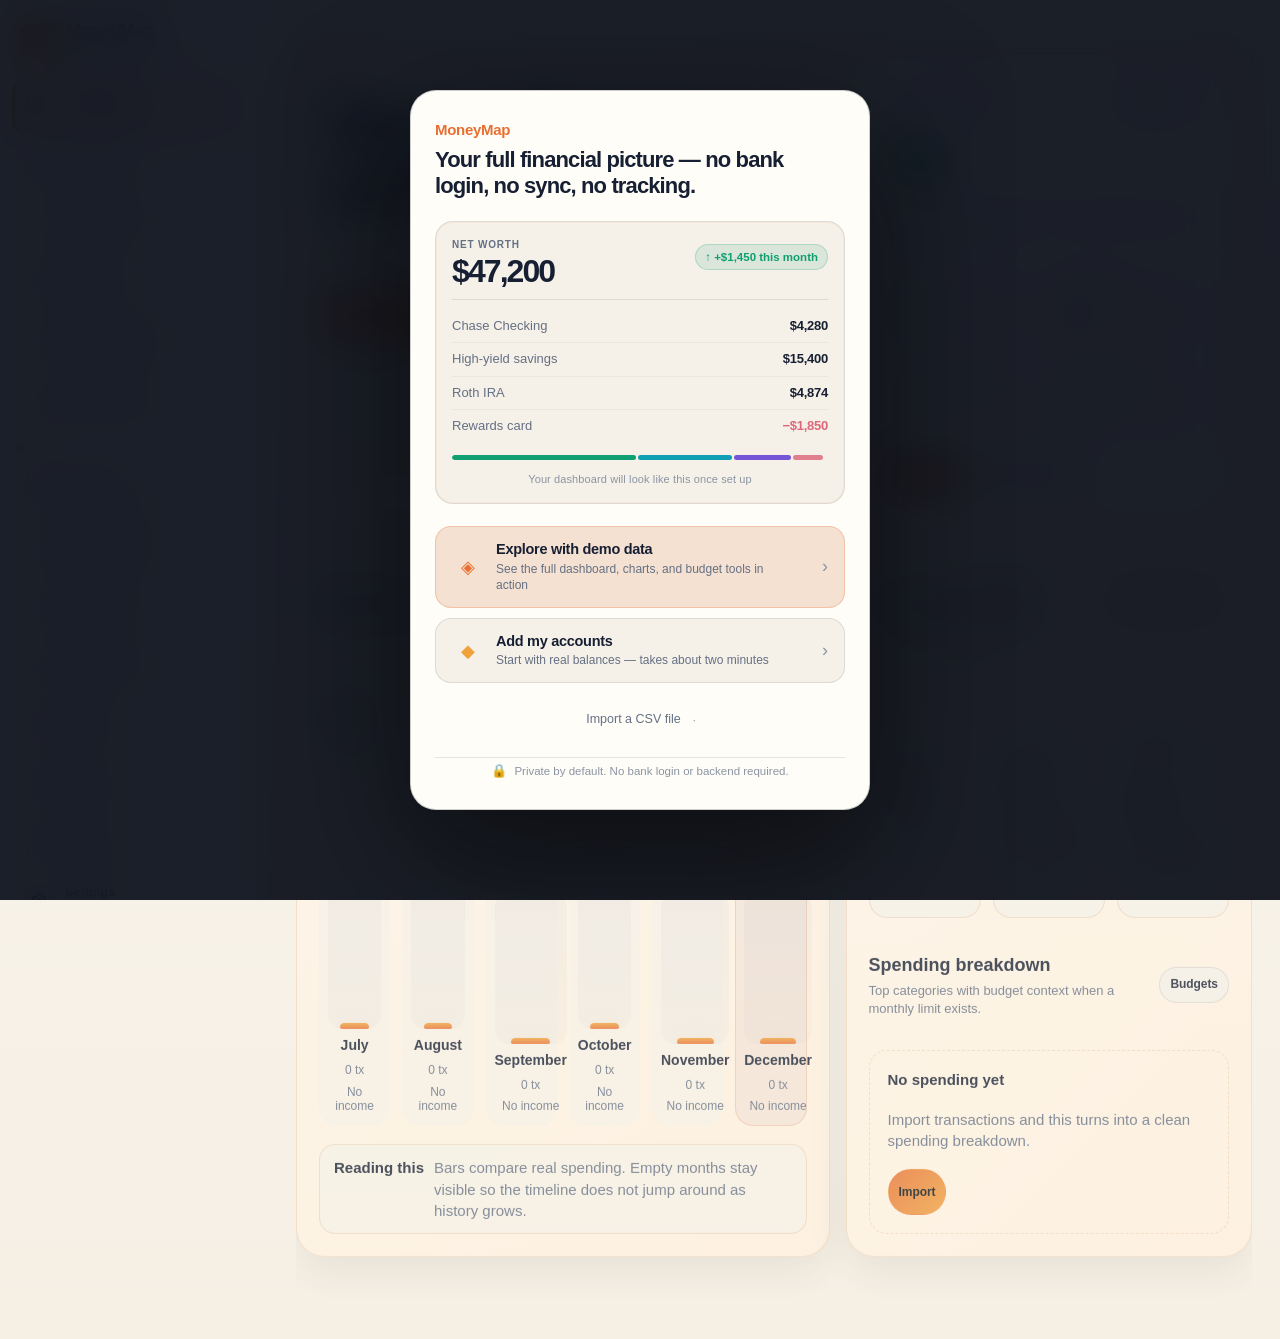
==== commit d5996398: "v0.1.5" ====
--- a/index.html
+++ b/index.html
@@ -7,8 +7,8 @@
 <meta http-equiv="Cache-Control" content="no-cache, no-store, must-revalidate"/>
 <meta http-equiv="Pragma" content="no-cache"/>
 <meta http-equiv="Expires" content="0"/>
-<meta content="v0.1.4" name="moneymap-build"/>
-<script>window.MONEYMAP_EXPECTED_BUILD='v0.1.4';window.MONEYMAP_ASSET_TOKEN='v0.1.4-20260530-2';</script>
+<meta content="v0.1.5" name="moneymap-build"/>
+<script>window.MONEYMAP_EXPECTED_BUILD='v0.1.5';window.MONEYMAP_ASSET_TOKEN='v0.1.5-20260530-1';</script>
 <meta content="MoneyMap" name="application-name"/>
 <meta content="MoneyMap" name="apple-mobile-web-app-title"/>
 <meta content="A private, local-first personal finance dashboard for budgets, reviews, goals, and net worth." name="description"/>
@@ -20,26 +20,28 @@
 <meta content="summary" name="twitter:card"/>
 <meta content="MoneyMap" name="twitter:title"/>
 <meta content="A clean personal finance dashboard for budgets, reviews, goals, and net worth." name="twitter:description"/>
-<link href="data:image/svg+xml,%3Csvg xmlns='http://www.w3.org/2000/svg' viewBox='0 0 64 64'%3E%3Crect width='64' height='64' rx='16' fill='%230f172a'/%3E%3Cpath d='M18 43V21h7l7 10 7-10h7v22h-7V32.5L33.8 40h-3.6L25 32.5V43h-7z' fill='%23fb923c'/%3E%3C/svg%3E" rel="icon"/>
-
-
-<link href="src/css/base.css?v=v0.1.4-20260530-2" rel="stylesheet"/>
-<link href="src/css/layout.css?v=v0.1.4-20260530-2" rel="stylesheet"/>
-<link href="src/css/components.css?v=v0.1.4-20260530-2" rel="stylesheet"/>
-<link href="src/css/mobile.css?v=v0.1.4-20260530-2" rel="stylesheet"/>
-<link href="src/css/ux-v0.7.css?v=v0.1.4-20260530-2" rel="stylesheet"/>
-<link href="src/css/legacy-storage-fixes.css?v=v0.1.4-20260530-2" rel="stylesheet"/>
-<link href="src/css/ux-v0.9.css?v=v0.1.4-20260530-2" rel="stylesheet"/>
-<link href="src/css/ux-v0.9.1.css?v=v0.1.4-20260530-2" rel="stylesheet"/>
-<link href="src/css/ux-v0.9.2.css?v=v0.1.4-20260530-2" rel="stylesheet"/>
-<link href="src/css/ux-v0.9.4.css?v=v0.1.4-20260530-2" rel="stylesheet"/>
-<link href="src/css/ux-v0.9.6.css?v=v0.1.4-20260530-2" rel="stylesheet"/>
-<link href="src/css/ux-v0.9.7.css?v=v0.1.4-20260530-2" rel="stylesheet"/>
-<link href="src/css/ux-v0.9.8.css?v=v0.1.4-20260530-2" rel="stylesheet"/>
-<link href="src/css/ux-v0.9.9.css?v=v0.1.4-20260530-2" rel="stylesheet"/>
-<link href="src/css/ux-v0.1.0.css?v=v0.1.4-20260530-2" rel="stylesheet"/>
-<link href="src/css/ux-v0.1.4.css?v=v0.1.4-20260530-2" rel="stylesheet"/>
-<link href="src/css/accounts-desktop-v0.1.4.css?v=v0.1.4-20260530-2" rel="stylesheet"/></head>
+<link href="src/assets/favicon-light.svg?v=v0.1.5-20260530-1" rel="icon" type="image/svg+xml"/>
+<link href="src/assets/favicon-light.svg?v=v0.1.5-20260530-1" media="(prefers-color-scheme: light)" rel="icon" type="image/svg+xml"/>
+<link href="src/assets/favicon-dark.svg?v=v0.1.5-20260530-1" media="(prefers-color-scheme: dark)" rel="icon" type="image/svg+xml"/>
+
+
+<link href="src/css/base.css?v=v0.1.5-20260530-1" rel="stylesheet"/>
+<link href="src/css/layout.css?v=v0.1.5-20260530-1" rel="stylesheet"/>
+<link href="src/css/components.css?v=v0.1.5-20260530-1" rel="stylesheet"/>
+<link href="src/css/mobile.css?v=v0.1.5-20260530-1" rel="stylesheet"/>
+<link href="src/css/ux-v0.7.css?v=v0.1.5-20260530-1" rel="stylesheet"/>
+<link href="src/css/legacy-storage-fixes.css?v=v0.1.5-20260530-1" rel="stylesheet"/>
+<link href="src/css/ux-v0.9.css?v=v0.1.5-20260530-1" rel="stylesheet"/>
+<link href="src/css/ux-v0.9.1.css?v=v0.1.5-20260530-1" rel="stylesheet"/>
+<link href="src/css/ux-v0.9.2.css?v=v0.1.5-20260530-1" rel="stylesheet"/>
+<link href="src/css/ux-v0.9.4.css?v=v0.1.5-20260530-1" rel="stylesheet"/>
+<link href="src/css/ux-v0.9.6.css?v=v0.1.5-20260530-1" rel="stylesheet"/>
+<link href="src/css/ux-v0.9.7.css?v=v0.1.5-20260530-1" rel="stylesheet"/>
+<link href="src/css/ux-v0.9.8.css?v=v0.1.5-20260530-1" rel="stylesheet"/>
+<link href="src/css/ux-v0.9.9.css?v=v0.1.5-20260530-1" rel="stylesheet"/>
+<link href="src/css/ux-v0.1.0.css?v=v0.1.5-20260530-1" rel="stylesheet"/>
+<link href="src/css/ux-v0.1.4.css?v=v0.1.5-20260530-1" rel="stylesheet"/>
+<link href="src/css/accounts-desktop-v0.1.4.css?v=v0.1.5-20260530-1" rel="stylesheet"/></head>
 
 
 
@@ -481,39 +483,39 @@
 </div>
 
 
-<script src="src/js/core/app-config.js?v=v0.1.4-20260530-2"></script>
-<script src="src/js/utils.js?v=v0.1.4-20260530-2"></script>
-<script src="src/js/core/security.js?v=v0.1.4-20260530-2"></script>
-<script src="src/js/state.js?v=v0.1.4-20260530-2"></script>
-<script src="src/js/storage.js?v=v0.1.4-20260530-2"></script>
-<script src="src/js/navigation.js?v=v0.1.4-20260530-2"></script>
-<script src="src/js/accounts.js?v=v0.1.4-20260530-2"></script>
-<script src="src/js/transactions.js?v=v0.1.4-20260530-2"></script>
-<script src="src/js/import/parsers.js?v=v0.1.4-20260530-2"></script>
-<script src="src/js/import/workflow.js?v=v0.1.4-20260530-2"></script>
-<script src="src/js/budgets.js?v=v0.1.4-20260530-2"></script>
-<script src="src/js/investments.js?v=v0.1.4-20260530-2"></script>
-<script src="src/js/charts.js?v=v0.1.4-20260530-2"></script>
-<script src="src/js/settings.js?v=v0.1.4-20260530-2"></script>
-<script src="src/js/app.js?v=v0.1.4-20260530-2"></script>
-<script src="src/js/core/cache-guard.js?v=v0.1.4-20260530-2"></script>
+<script src="src/js/core/app-config.js?v=v0.1.5-20260530-1"></script>
+<script src="src/js/utils.js?v=v0.1.5-20260530-1"></script>
+<script src="src/js/core/security.js?v=v0.1.5-20260530-1"></script>
+<script src="src/js/state.js?v=v0.1.5-20260530-1"></script>
+<script src="src/js/storage.js?v=v0.1.5-20260530-1"></script>
+<script src="src/js/navigation.js?v=v0.1.5-20260530-1"></script>
+<script src="src/js/accounts.js?v=v0.1.5-20260530-1"></script>
+<script src="src/js/transactions.js?v=v0.1.5-20260530-1"></script>
+<script src="src/js/import/parsers.js?v=v0.1.5-20260530-1"></script>
+<script src="src/js/import/workflow.js?v=v0.1.5-20260530-1"></script>
+<script src="src/js/budgets.js?v=v0.1.5-20260530-1"></script>
+<script src="src/js/investments.js?v=v0.1.5-20260530-1"></script>
+<script src="src/js/charts.js?v=v0.1.5-20260530-1"></script>
+<script src="src/js/settings.js?v=v0.1.5-20260530-1"></script>
+<script src="src/js/app.js?v=v0.1.5-20260530-1"></script>
+<script src="src/js/core/cache-guard.js?v=v0.1.5-20260530-1"></script>
 <!-- Core: render bus, helpers, extracted UI modules -->
-<script src="src/js/core/render-bus.js?v=v0.1.4-20260530-2"></script>
-<script src="src/js/core/shared-helpers.js?v=v0.1.4-20260530-2"></script>
-<script src="src/js/ui/spend-map.js?v=v0.1.4-20260530-2"></script>
-<script src="src/js/ui/onboarding.js?v=v0.1.4-20260530-2"></script>
-<script src="src/js/ui/touch.js?v=v0.1.4-20260530-2"></script>
-<script src="src/js/ui/nav.js?v=v0.1.4-20260530-2"></script>
-<script src="src/js/ui/dashboard.js?v=v0.1.4-20260530-2"></script>
-<script src="src/js/ux-v0.7.js?v=v0.1.4-20260530-2"></script>
-<script src="src/js/ux-v0.7.1.js?v=v0.1.4-20260530-2"></script>
-<script src="src/js/ux-v0.9.js?v=v0.1.4-20260530-2"></script>
-<script src="src/js/ux-v0.9.1.js?v=v0.1.4-20260530-2"></script>
-<script src="src/js/ux-v0.9.2.js?v=v0.1.4-20260530-2"></script>
-<script src="src/js/ux-v0.9.4.js?v=v0.1.4-20260530-2"></script>
-<script src="src/js/ux-v0.9.8.js?v=v0.1.4-20260530-2"></script>
-<script src="src/js/ui/transaction-drawer-v0.1.4.js?v=v0.1.4-20260530-2"></script>
-<script src="src/js/ui/dashboard-v0.1.4.js?v=v0.1.4-20260530-2"></script>
-<script src="src/js/ui/accounts-desktop-v0.1.4.js?v=v0.1.4-20260530-2"></script>
-<script src="src/js/core/final-build-guard-v0.1.4.js?v=v0.1.4-20260530-2"></script></body>
+<script src="src/js/core/render-bus.js?v=v0.1.5-20260530-1"></script>
+<script src="src/js/core/shared-helpers.js?v=v0.1.5-20260530-1"></script>
+<script src="src/js/ui/spend-map.js?v=v0.1.5-20260530-1"></script>
+<script src="src/js/ui/onboarding.js?v=v0.1.5-20260530-1"></script>
+<script src="src/js/ui/touch.js?v=v0.1.5-20260530-1"></script>
+<script src="src/js/ui/nav.js?v=v0.1.5-20260530-1"></script>
+<script src="src/js/ui/dashboard.js?v=v0.1.5-20260530-1"></script>
+<script src="src/js/ux-v0.7.js?v=v0.1.5-20260530-1"></script>
+<script src="src/js/ux-v0.7.1.js?v=v0.1.5-20260530-1"></script>
+<script src="src/js/ux-v0.9.js?v=v0.1.5-20260530-1"></script>
+<script src="src/js/ux-v0.9.1.js?v=v0.1.5-20260530-1"></script>
+<script src="src/js/ux-v0.9.2.js?v=v0.1.5-20260530-1"></script>
+<script src="src/js/ux-v0.9.4.js?v=v0.1.5-20260530-1"></script>
+<script src="src/js/ux-v0.9.8.js?v=v0.1.5-20260530-1"></script>
+<script src="src/js/ui/transaction-drawer-v0.1.4.js?v=v0.1.5-20260530-1"></script>
+<script src="src/js/ui/dashboard-v0.1.4.js?v=v0.1.5-20260530-1"></script>
+<script src="src/js/ui/accounts-desktop-v0.1.4.js?v=v0.1.5-20260530-1"></script>
+<script src="src/js/core/final-build-guard-v0.1.4.js?v=v0.1.5-20260530-1"></script></body>
 </html>
--- a/src/css/accounts-desktop-v0.1.4.css
+++ b/src/css/accounts-desktop-v0.1.4.css
@@ -103,13 +103,17 @@
 
 .mm-accounts-chart-wrap-v014 {
   position: relative;
-  min-height: 270px;
+  min-height: 300px;
+  height: 300px;
   border-radius: 20px;
   overflow: visible;
 }
 
 .mm-accounts-chart-wrap-v014 canvas,
 #netWorthCanvas {
+  display: block;
+  width: 100%;
+  max-width: 100%;
   cursor: pointer;
 }
 
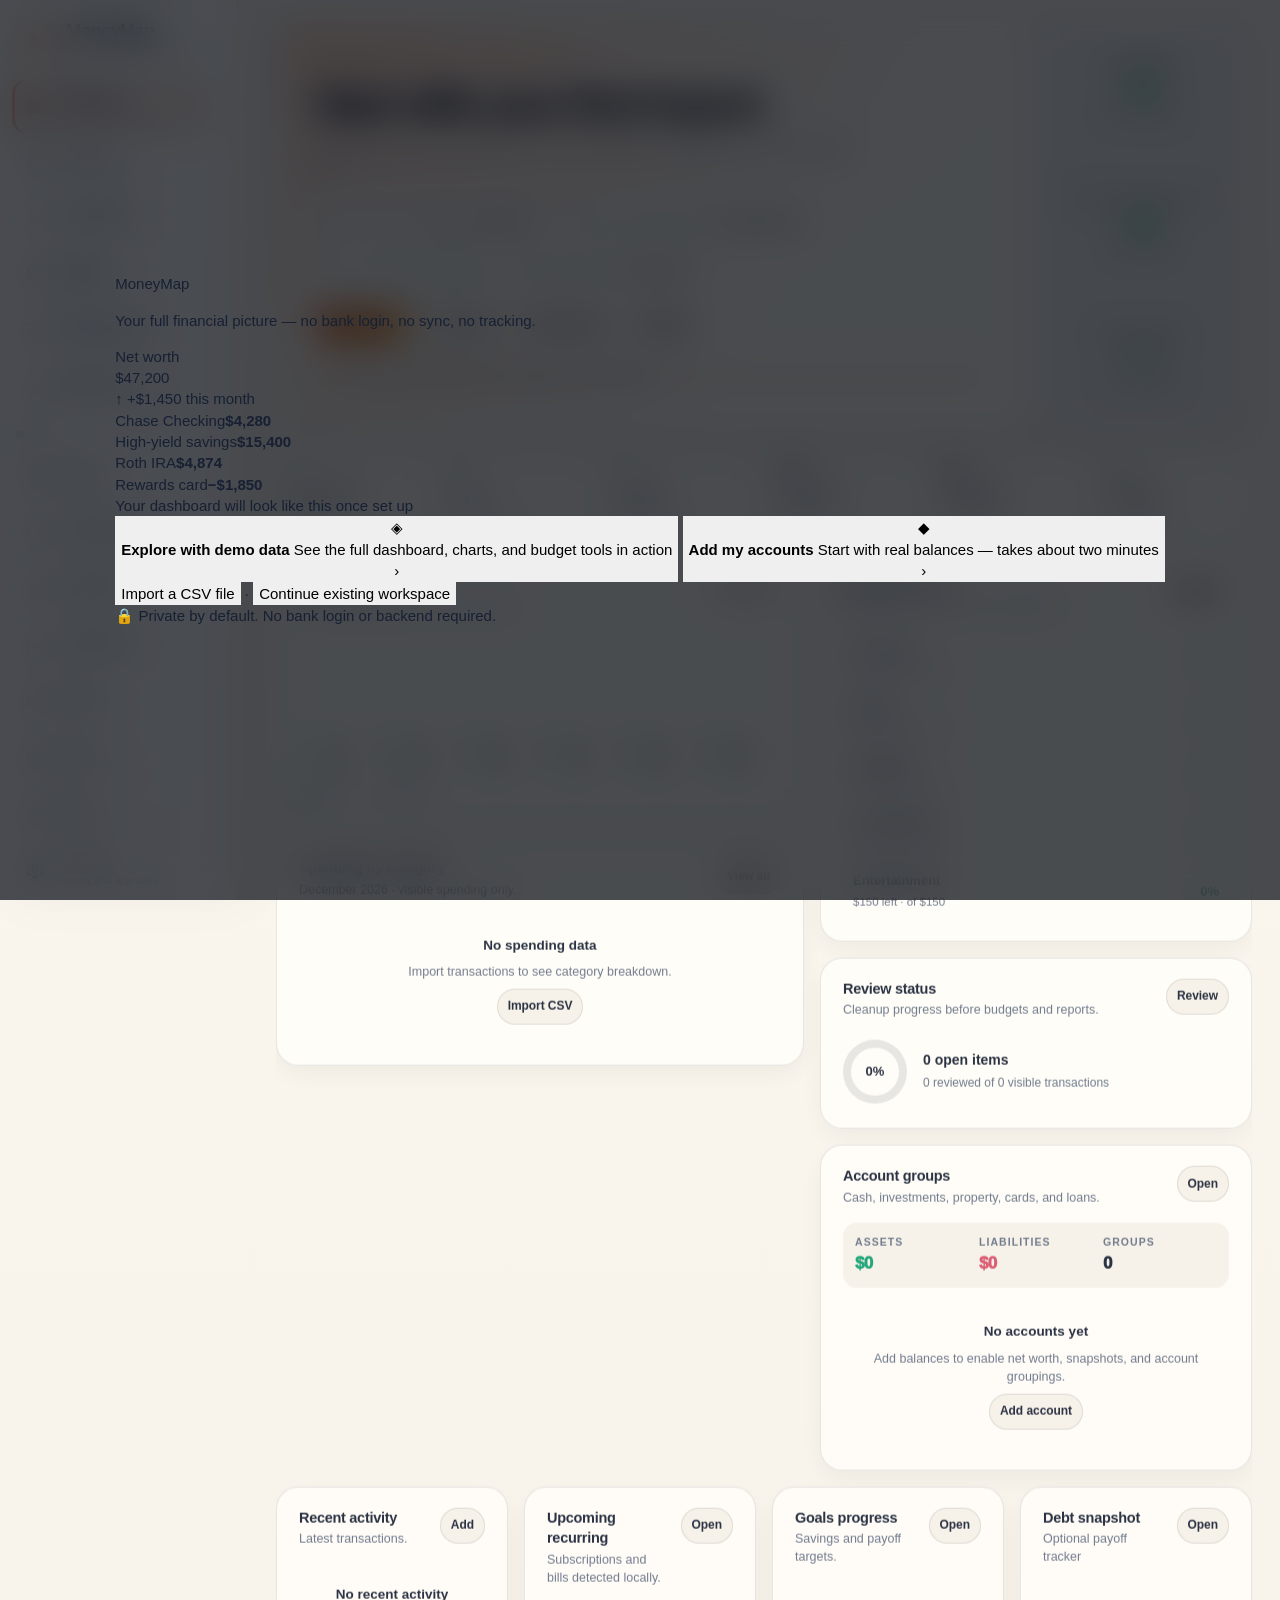
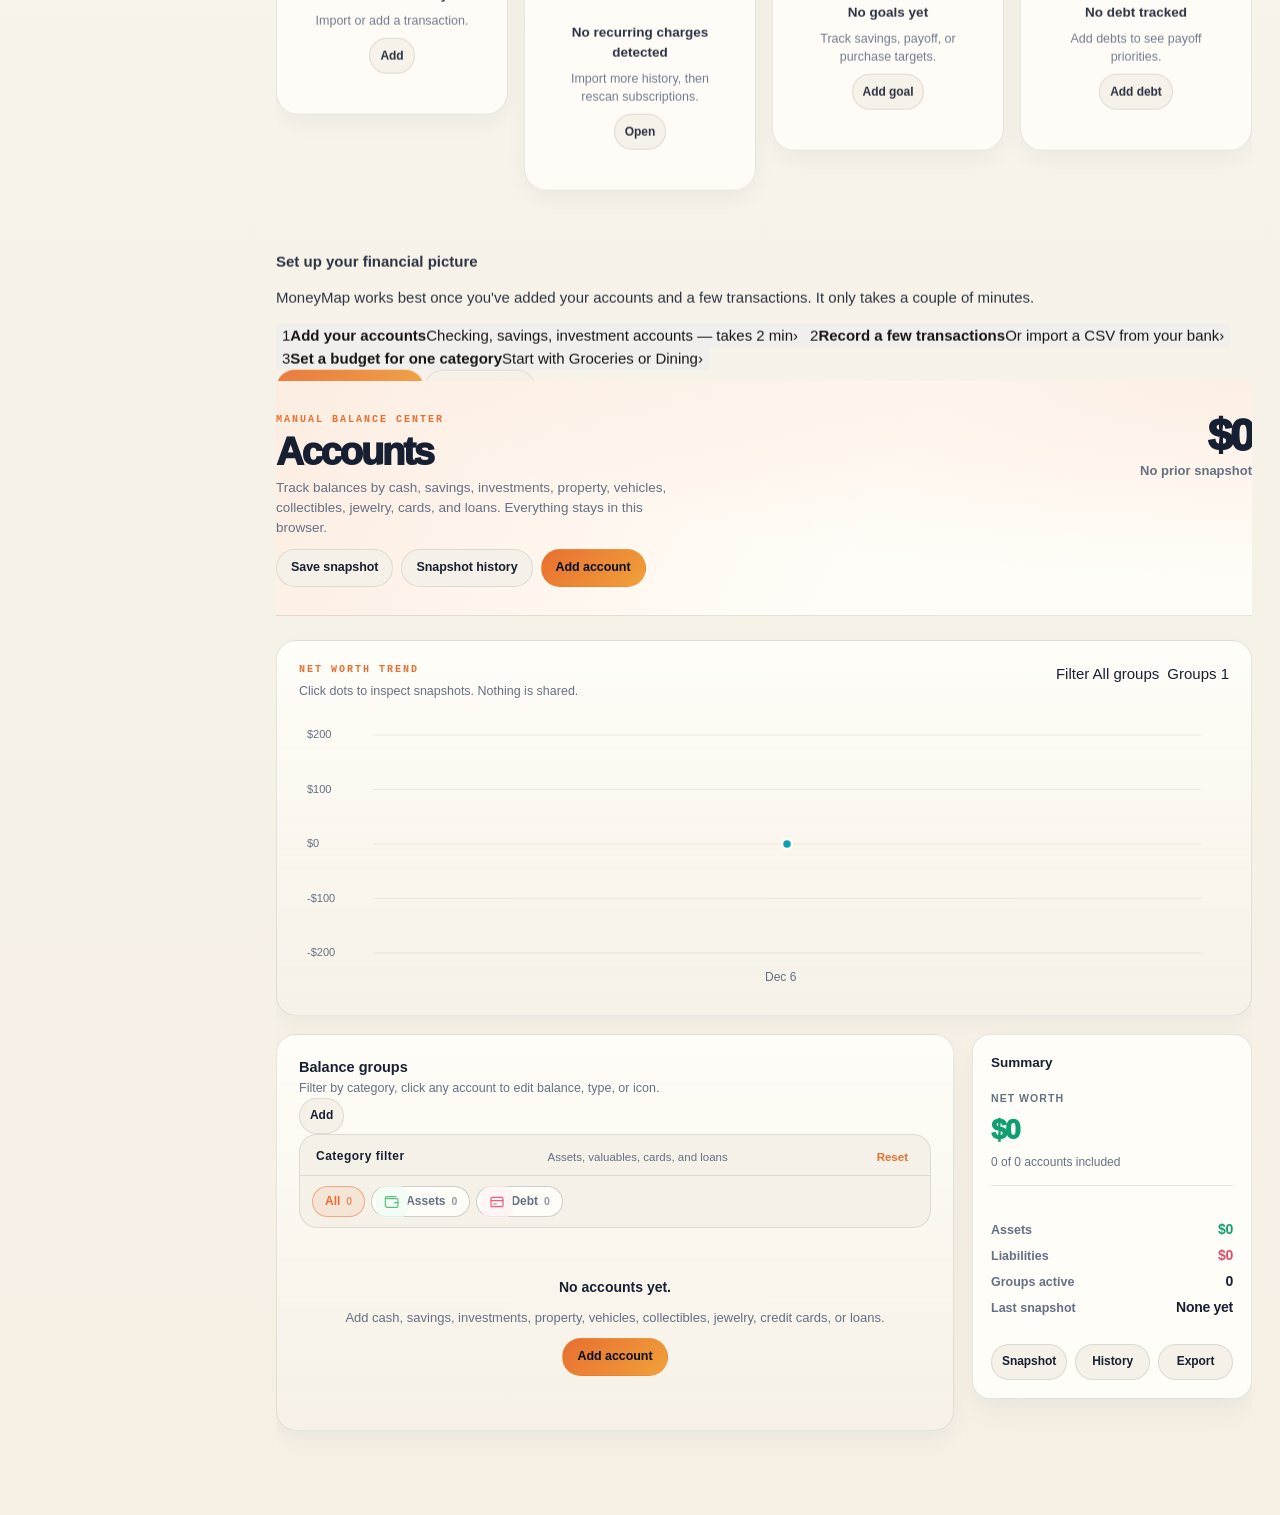
==== commit dd39d8d3: "v0.1.10" ====
--- a/index.html
+++ b/index.html
@@ -7,8 +7,8 @@
 <meta http-equiv="Cache-Control" content="no-cache, no-store, must-revalidate"/>
 <meta http-equiv="Pragma" content="no-cache"/>
 <meta http-equiv="Expires" content="0"/>
-<meta content="v0.1.5" name="moneymap-build"/>
-<script>window.MONEYMAP_EXPECTED_BUILD='v0.1.5';window.MONEYMAP_ASSET_TOKEN='v0.1.5-20260530-1';</script>
+<meta content="v0.1.10" name="moneymap-build"/>
+<script>window.MONEYMAP_EXPECTED_BUILD='v0.1.10';window.MONEYMAP_ASSET_TOKEN='v0.1.10-20260530-1';</script>
 <meta content="MoneyMap" name="application-name"/>
 <meta content="MoneyMap" name="apple-mobile-web-app-title"/>
 <meta content="A private, local-first personal finance dashboard for budgets, reviews, goals, and net worth." name="description"/>
@@ -20,28 +20,19 @@
 <meta content="summary" name="twitter:card"/>
 <meta content="MoneyMap" name="twitter:title"/>
 <meta content="A clean personal finance dashboard for budgets, reviews, goals, and net worth." name="twitter:description"/>
-<link href="src/assets/favicon-light.svg?v=v0.1.5-20260530-1" rel="icon" type="image/svg+xml"/>
-<link href="src/assets/favicon-light.svg?v=v0.1.5-20260530-1" media="(prefers-color-scheme: light)" rel="icon" type="image/svg+xml"/>
-<link href="src/assets/favicon-dark.svg?v=v0.1.5-20260530-1" media="(prefers-color-scheme: dark)" rel="icon" type="image/svg+xml"/>
-
-
-<link href="src/css/base.css?v=v0.1.5-20260530-1" rel="stylesheet"/>
-<link href="src/css/layout.css?v=v0.1.5-20260530-1" rel="stylesheet"/>
-<link href="src/css/components.css?v=v0.1.5-20260530-1" rel="stylesheet"/>
-<link href="src/css/mobile.css?v=v0.1.5-20260530-1" rel="stylesheet"/>
-<link href="src/css/ux-v0.7.css?v=v0.1.5-20260530-1" rel="stylesheet"/>
-<link href="src/css/legacy-storage-fixes.css?v=v0.1.5-20260530-1" rel="stylesheet"/>
-<link href="src/css/ux-v0.9.css?v=v0.1.5-20260530-1" rel="stylesheet"/>
-<link href="src/css/ux-v0.9.1.css?v=v0.1.5-20260530-1" rel="stylesheet"/>
-<link href="src/css/ux-v0.9.2.css?v=v0.1.5-20260530-1" rel="stylesheet"/>
-<link href="src/css/ux-v0.9.4.css?v=v0.1.5-20260530-1" rel="stylesheet"/>
-<link href="src/css/ux-v0.9.6.css?v=v0.1.5-20260530-1" rel="stylesheet"/>
-<link href="src/css/ux-v0.9.7.css?v=v0.1.5-20260530-1" rel="stylesheet"/>
-<link href="src/css/ux-v0.9.8.css?v=v0.1.5-20260530-1" rel="stylesheet"/>
-<link href="src/css/ux-v0.9.9.css?v=v0.1.5-20260530-1" rel="stylesheet"/>
-<link href="src/css/ux-v0.1.0.css?v=v0.1.5-20260530-1" rel="stylesheet"/>
-<link href="src/css/ux-v0.1.4.css?v=v0.1.5-20260530-1" rel="stylesheet"/>
-<link href="src/css/accounts-desktop-v0.1.4.css?v=v0.1.5-20260530-1" rel="stylesheet"/></head>
+<link href="src/assets/favicon-light.svg?v=v0.1.10-20260530-1" rel="icon" type="image/svg+xml"/>
+<link href="src/assets/favicon-light.svg?v=v0.1.10-20260530-1" media="(prefers-color-scheme: light)" rel="icon" type="image/svg+xml"/>
+<link href="src/assets/favicon-dark.svg?v=v0.1.10-20260530-1" media="(prefers-color-scheme: dark)" rel="icon" type="image/svg+xml"/>
+
+
+<link href="src/css/base.css?v=v0.1.10-20260530-1" rel="stylesheet"/>
+<link href="src/css/layout.css?v=v0.1.10-20260530-1" rel="stylesheet"/>
+<link href="src/css/components.css?v=v0.1.10-20260530-1" rel="stylesheet"/>
+<link href="src/css/mobile.css?v=v0.1.10-20260530-1" rel="stylesheet"/>
+<link href="src/css/legacy-storage-fixes.css?v=v0.1.10-20260530-1" rel="stylesheet"/>
+<link href="src/css/ux-v0.9.2.css?v=v0.1.10-20260530-1" rel="stylesheet"/>
+<link href="src/css/dashboard-v0.1.10.css?v=v0.1.10-20260530-1" rel="stylesheet"/>
+<link href="src/css/accounts-v0.1.10.css?v=v0.1.10-20260530-1" rel="stylesheet"/></head>
 
 
 
@@ -483,39 +474,40 @@
 </div>
 
 
-<script src="src/js/core/app-config.js?v=v0.1.5-20260530-1"></script>
-<script src="src/js/utils.js?v=v0.1.5-20260530-1"></script>
-<script src="src/js/core/security.js?v=v0.1.5-20260530-1"></script>
-<script src="src/js/state.js?v=v0.1.5-20260530-1"></script>
-<script src="src/js/storage.js?v=v0.1.5-20260530-1"></script>
-<script src="src/js/navigation.js?v=v0.1.5-20260530-1"></script>
-<script src="src/js/accounts.js?v=v0.1.5-20260530-1"></script>
-<script src="src/js/transactions.js?v=v0.1.5-20260530-1"></script>
-<script src="src/js/import/parsers.js?v=v0.1.5-20260530-1"></script>
-<script src="src/js/import/workflow.js?v=v0.1.5-20260530-1"></script>
-<script src="src/js/budgets.js?v=v0.1.5-20260530-1"></script>
-<script src="src/js/investments.js?v=v0.1.5-20260530-1"></script>
-<script src="src/js/charts.js?v=v0.1.5-20260530-1"></script>
-<script src="src/js/settings.js?v=v0.1.5-20260530-1"></script>
-<script src="src/js/app.js?v=v0.1.5-20260530-1"></script>
-<script src="src/js/core/cache-guard.js?v=v0.1.5-20260530-1"></script>
-<!-- Core: render bus, helpers, extracted UI modules -->
-<script src="src/js/core/render-bus.js?v=v0.1.5-20260530-1"></script>
-<script src="src/js/core/shared-helpers.js?v=v0.1.5-20260530-1"></script>
-<script src="src/js/ui/spend-map.js?v=v0.1.5-20260530-1"></script>
-<script src="src/js/ui/onboarding.js?v=v0.1.5-20260530-1"></script>
-<script src="src/js/ui/touch.js?v=v0.1.5-20260530-1"></script>
-<script src="src/js/ui/nav.js?v=v0.1.5-20260530-1"></script>
-<script src="src/js/ui/dashboard.js?v=v0.1.5-20260530-1"></script>
-<script src="src/js/ux-v0.7.js?v=v0.1.5-20260530-1"></script>
-<script src="src/js/ux-v0.7.1.js?v=v0.1.5-20260530-1"></script>
-<script src="src/js/ux-v0.9.js?v=v0.1.5-20260530-1"></script>
-<script src="src/js/ux-v0.9.1.js?v=v0.1.5-20260530-1"></script>
-<script src="src/js/ux-v0.9.2.js?v=v0.1.5-20260530-1"></script>
-<script src="src/js/ux-v0.9.4.js?v=v0.1.5-20260530-1"></script>
-<script src="src/js/ux-v0.9.8.js?v=v0.1.5-20260530-1"></script>
-<script src="src/js/ui/transaction-drawer-v0.1.4.js?v=v0.1.5-20260530-1"></script>
-<script src="src/js/ui/dashboard-v0.1.4.js?v=v0.1.5-20260530-1"></script>
-<script src="src/js/ui/accounts-desktop-v0.1.4.js?v=v0.1.5-20260530-1"></script>
-<script src="src/js/core/final-build-guard-v0.1.4.js?v=v0.1.5-20260530-1"></script></body>
+<script src="src/js/core/app-config.js?v=v0.1.10-20260530-1"></script>
+<script src="src/js/utils.js?v=v0.1.10-20260530-1"></script>
+<script src="src/js/core/security.js?v=v0.1.10-20260530-1"></script>
+<script src="src/js/state.js?v=v0.1.10-20260530-1"></script>
+<script src="src/js/storage.js?v=v0.1.10-20260530-1"></script>
+<script src="src/js/navigation.js?v=v0.1.10-20260530-1"></script>
+<script src="src/js/accounts.js?v=v0.1.10-20260530-1"></script>
+<script src="src/js/transactions.js?v=v0.1.10-20260530-1"></script>
+<script src="src/js/import/parsers.js?v=v0.1.10-20260530-1"></script>
+<script src="src/js/import/workflow.js?v=v0.1.10-20260530-1"></script>
+<script src="src/js/budgets.js?v=v0.1.10-20260530-1"></script>
+<script src="src/js/investments.js?v=v0.1.10-20260530-1"></script>
+<script src="src/js/charts.js?v=v0.1.10-20260530-1"></script>
+<script src="src/js/settings.js?v=v0.1.10-20260530-1"></script>
+<script src="src/js/app.js?v=v0.1.10-20260530-1"></script>
+<script src="src/js/core/cache-guard.js?v=v0.1.10-20260530-1"></script>
+<!-- Core: render bus, helpers, UI modules -->
+<script src="src/js/core/render-bus.js?v=v0.1.10-20260530-1"></script>
+<script src="src/js/core/shared-helpers.js?v=v0.1.10-20260530-1"></script>
+<script src="src/js/ui/spend-map.js?v=v0.1.10-20260530-1"></script>
+<script src="src/js/ui/onboarding.js?v=v0.1.10-20260530-1"></script>
+<script src="src/js/ui/touch.js?v=v0.1.10-20260530-1"></script>
+<script src="src/js/ui/nav.js?v=v0.1.10-20260530-1"></script>
+<!-- ux-v0.9: accounts nav item, account drawer form, state hooks -->
+<script src="src/js/ux-v0.9.js?v=v0.1.10-20260530-1"></script>
+<!-- ux-v0.9.2: account editor field polish -->
+<script src="src/js/ux-v0.9.2.js?v=v0.1.10-20260530-1"></script>
+<!-- ux-v0.9.8: touch swipe for review and transactions -->
+<script src="src/js/ux-v0.9.8.js?v=v0.1.10-20260530-1"></script>
+<script src="src/js/ui/transaction-drawer-v0.1.4.js?v=v0.1.10-20260530-1"></script>
+<!-- v0.1.10: canonical accounts renderer (replaces accounts-desktop-v0.1.9.js) -->
+<script src="src/js/ui/accounts-v0.1.10.js?v=v0.1.10-20260530-1"></script>
+<!-- v0.1.10: canonical dashboard renderer (replaces desktop-v0.1.9.js) -->
+<script src="src/js/ui/dashboard-v0.1.10.js?v=v0.1.10-20260530-1"></script>
+<script src="src/js/core/final-build-guard-v0.1.10.js?v=v0.1.10-20260530-1"></script>
+</body>
 </html>
--- a/src/css/dashboard-v0.1.10.css
+++ b/src/css/dashboard-v0.1.10.css
@@ -0,0 +1,343 @@
+/* MoneyMap v0.1.10 — Dashboard command center redesign */
+
+/* ── Hide legacy view-overview children, show only our host ── */
+:root[data-theme="light"]{
+  --bg:#f4f6f9;
+  --bg2:#eaeff6;
+  --panel:#ffffff;
+  --panel2:#f6f9fd;
+  --panel3:#edf3f9;
+  --text:#0f172a;
+  --muted:#4b5d73;
+  --soft:#7b8fa8;
+  --line:rgba(15,23,42,.09);
+  --line2:rgba(15,23,42,.18);
+  --shadow:0 20px 70px rgba(15,23,42,.10);
+  --shadow2:0 8px 28px rgba(15,23,42,.07);
+  --good-bg:rgba(22,163,74,.10);
+  --bad-bg:rgba(220,38,38,.09);
+  --warn-bg:rgba(245,158,11,.10);
+}
+html,body{max-width:100%;}
+body{overscroll-behavior-y:none;}
+.main{max-width:1480px;}
+
+/* Logo */
+.brand .logo{
+  position:relative;
+  background:#fff6ee;
+  box-shadow:0 12px 28px rgba(234,88,12,.15), inset 0 0 0 1px rgba(234,88,12,.12);
+}
+.brand .logo::before{
+  content:""; position:absolute; inset:9px; border-radius:10px;
+  background:linear-gradient(135deg,var(--accent),var(--accent2)); opacity:.14;
+}
+.brand .logo::after{
+  content:"M"; position:absolute; inset:0; display:grid; place-items:center;
+  color:#ea580c; font-family:Georgia,serif; font-weight:900; font-size:22px; letter-spacing:-.1em;
+}
+:root:not([data-theme="light"]) .brand .logo{background:#1c0d04;box-shadow:0 14px 32px rgba(0,0,0,.32), inset 0 0 0 1px rgba(251,146,60,.14);}
+:root:not([data-theme="light"]) .brand .logo::after{color:#fb923c;}
+.sidebar{box-shadow:12px 0 50px rgba(15,23,42,.04);}
+.nav-btn.secondary .nav-copy span,.nav-btn .nav-copy span{line-height:1.2;}
+.topbar{position:sticky;top:0;z-index:18;margin:-26px -32px 24px;padding:18px 32px;background:linear-gradient(180deg,color-mix(in srgb,var(--bg) 92%,transparent),color-mix(in srgb,var(--bg) 72%,transparent) 72%,transparent);backdrop-filter:blur(18px);}
+.searchbar{box-shadow:none;min-height:46px;background:color-mix(in srgb,var(--panel) 88%,transparent);}
+.btn:focus-visible,.nav-btn:focus-visible{outline:3px solid rgba(var(--accent-rgb),.28);outline-offset:2px;}
+
+/* Hide legacy overview sections */
+#view-overview > .hero,
+#view-overview > .metric-grid,
+#view-overview > #monarchUsabilityPanel,
+#view-overview > #v5CommandBoard,
+#view-overview > #v52ParityPanel,
+#view-overview > .overview-grid-main,
+#view-overview > .overview-grid-bottom,
+#view-overview > #accountSnapshotLanding,
+#view-overview > #mm-dash-v010-host,
+#view-overview > #mm-dash-v012-host,
+#view-overview > #mmDesktopDashboardV016,
+#view-overview > #mmDesktopDashboardV017,
+#view-overview > #mmDesktopDashboardV018,
+#view-overview > #mmDesktopDashboardV019{
+  display:none!important;
+}
+
+/* ────────────────────────────────── DASHBOARD LAYOUT ─── */
+.mm-v110-dashboard{
+  display:grid;
+  gap:16px;
+  padding-bottom:28px;
+}
+
+/* ── COMMAND BAND ── */
+.mm-v110-band{
+  display:grid;
+  grid-template-columns:1fr auto;
+  gap:0;
+  border-radius:24px;
+  overflow:hidden;
+  box-shadow:var(--shadow);
+  border:1px solid rgba(var(--accent-rgb),.18);
+  position:relative;
+  background:linear-gradient(120deg,color-mix(in srgb,var(--accent) 12%,var(--panel)),var(--panel) 55%);
+}
+.mm-v110-band::before{
+  content:"";position:absolute;inset:0;
+  background:radial-gradient(ellipse at 0% 0%, rgba(var(--accent-rgb),.14) 0%, transparent 55%);
+  pointer-events:none;
+}
+.mm-v110-band-left{
+  padding:clamp(22px,2.8vw,36px);
+  position:relative;
+  display:flex;
+  flex-direction:column;
+  gap:14px;
+}
+.mm-v110-kicker{
+  font-size:10px;font-family:var(--mono);letter-spacing:.2em;text-transform:uppercase;
+  color:var(--accent);font-weight:900;
+  display:inline-flex;align-items:center;gap:6px;
+}
+.mm-v110-kicker::before{content:"";display:block;width:20px;height:2px;background:var(--accent);border-radius:1px;}
+.mm-v110-headline{
+  margin:0;font-size:clamp(28px,3.2vw,48px);line-height:.96;
+  letter-spacing:-.06em;font-weight:950;max-width:640px;color:var(--text);
+}
+.mm-v110-subline{
+  margin:0;color:var(--muted);font-size:14.5px;line-height:1.5;max-width:560px;
+}
+.mm-v110-answer-row{
+  display:flex;flex-wrap:wrap;gap:8px;margin-top:4px;
+}
+.mm-v110-answer-btn{
+  display:inline-flex;align-items:center;gap:8px;
+  padding:10px 14px;border-radius:999px;
+  border:1px solid var(--line2);background:var(--panel);
+  color:var(--text);cursor:pointer;font-size:13px;
+  transition:border-color .14s,background .14s,transform .14s;
+  text-align:left;
+}
+.mm-v110-answer-btn:hover{border-color:rgba(var(--accent-rgb),.4);background:var(--panel2);transform:translateY(-1px);}
+.mm-v110-answer-btn .mm-v110-ab-label{color:var(--muted);font-size:11.5px;font-weight:700;letter-spacing:.03em;}
+.mm-v110-answer-btn .mm-v110-ab-value{font-weight:800;font-size:13.5px;}
+.mm-v110-band-actions{
+  display:flex;flex-wrap:wrap;gap:8px;margin-top:2px;
+  align-items:center;
+}
+.mm-v110-privacy-note{
+  display:inline-flex;align-items:center;gap:6px;padding:6px 10px;
+  border-radius:999px;background:rgba(var(--accent-rgb),.07);
+  border:1px solid rgba(var(--accent-rgb),.12);
+  font-size:11px;font-weight:700;color:var(--muted);margin-top:4px;
+}
+
+/* KPI strip - right side of band */
+.mm-v110-band-kpis{
+  display:flex;flex-direction:column;
+  min-width:220px;max-width:280px;
+  border-left:1px solid var(--line);
+  background:color-mix(in srgb,var(--panel2) 70%,transparent);
+}
+.mm-v110-band-kpi{
+  flex:1;padding:18px 22px;
+  border-bottom:1px solid var(--line);
+  cursor:pointer;
+  transition:background .12s;
+  text-decoration:none;color:inherit;
+  display:block;
+}
+.mm-v110-band-kpi:last-child{border-bottom:none;}
+.mm-v110-band-kpi:hover{background:var(--panel2);}
+.mm-v110-bk-label{font-size:10.5px;font-weight:800;letter-spacing:.12em;text-transform:uppercase;color:var(--muted);}
+.mm-v110-bk-value{display:block;margin-top:4px;font-size:clamp(22px,2vw,30px);line-height:1;font-weight:950;letter-spacing:-.05em;font-variant-numeric:tabular-nums;}
+.mm-v110-bk-note{display:block;margin-top:4px;font-size:11.5px;color:var(--muted);}
+
+/* ── QUICK ACTIONS BAR ── */
+.mm-v110-quickbar{
+  display:grid;
+  grid-template-columns:repeat(6,minmax(0,1fr));
+  gap:10px;
+}
+.mm-v110-quick{
+  display:flex;flex-direction:column;gap:3px;
+  padding:14px 14px;border-radius:18px;
+  border:1px solid var(--line);background:var(--panel);
+  cursor:pointer;transition:transform .14s,border-color .14s,background .14s;
+  text-align:left;color:var(--text);
+}
+.mm-v110-quick:hover{transform:translateY(-2px);border-color:var(--line2);background:var(--panel2);}
+.mm-v110-quick-icon{font-size:20px;margin-bottom:2px;line-height:1;}
+.mm-v110-quick b{font-size:13px;font-weight:800;letter-spacing:-.01em;}
+.mm-v110-quick span{font-size:11px;color:var(--muted);}
+
+/* ── MAIN 2-COLUMN GRID ── */
+.mm-v110-main-grid{
+  display:grid;
+  grid-template-columns:minmax(0,1.1fr) minmax(320px,.9fr);
+  gap:16px;
+  align-items:start;
+}
+.mm-v110-stack{display:grid;gap:16px;}
+
+/* ── SHARED CARD ── */
+.mm-v110-card{
+  border:1px solid var(--line);
+  background:var(--panel);
+  border-radius:22px;
+  box-shadow:var(--shadow2);
+  padding:20px 22px;
+  overflow:hidden;
+  min-width:0;
+}
+.mm-v110-card-head{
+  display:flex;justify-content:space-between;align-items:flex-start;
+  margin-bottom:16px;gap:12px;
+}
+.mm-v110-card-head h3{margin:0;font-size:14.5px;font-weight:800;letter-spacing:-.02em;}
+.mm-v110-card-head p{margin:3px 0 0;font-size:12.5px;color:var(--muted);}
+
+/* ── CASH FLOW CHART ── */
+.mm-v110-cashflow-bars{
+  display:flex;align-items:flex-end;gap:8px;height:140px;
+  padding:0 4px;
+}
+.mm-v110-month{
+  flex:1;display:flex;flex-direction:column;align-items:center;gap:3px;
+}
+.mm-v110-month-bars{
+  flex:1;width:100%;display:flex;align-items:flex-end;justify-content:center;gap:3px;max-height:120px;
+}
+.mm-v110-month-bars i{
+  flex:1;border-radius:4px 4px 0 0;min-height:4px;transition:height .3s ease;
+}
+.mm-v110-month-bars i.income{background:var(--good);}
+.mm-v110-month-bars i.spend{background:rgba(var(--accent-rgb),.5);}
+.mm-v110-month small{font-size:10.5px;color:var(--muted);font-weight:700;letter-spacing:.04em;text-transform:uppercase;}
+.mm-v110-legend{display:flex;gap:14px;margin-top:12px;font-size:11.5px;color:var(--muted);}
+.mm-v110-legend span{display:inline-flex;align-items:center;gap:5px;}
+.mm-v110-legend i{display:inline-block;width:10px;height:10px;border-radius:2px;}
+.mm-v110-legend i.income{background:var(--good);}
+.mm-v110-legend i.spend{background:rgba(var(--accent-rgb),.5);}
+
+/* ── SPENDING CATEGORIES ── */
+.mm-v110-cat-row{
+  display:grid;grid-template-columns:22px 1fr auto;
+  align-items:center;gap:8px;
+  padding:9px 10px;border-radius:10px;
+  cursor:pointer;transition:background .12s;color:var(--text);
+  text-align:left;border:0;background:none;width:100%;
+}
+.mm-v110-cat-row:hover{background:var(--panel2);}
+.mm-v110-cat-rank{font-size:10px;font-weight:900;color:var(--muted);text-align:center;}
+.mm-v110-cat-copy{min-width:0;}
+.mm-v110-cat-name{font-size:13.5px;font-weight:700;display:block;white-space:nowrap;overflow:hidden;text-overflow:ellipsis;}
+.mm-v110-cat-bar{height:3px;border-radius:2px;background:rgba(var(--accent-rgb),.2);margin-top:4px;overflow:hidden;}
+.mm-v110-cat-bar span{display:block;height:100%;border-radius:2px;background:rgba(var(--accent-rgb),.65);transition:width .4s ease;}
+.mm-v110-cat-value{font-size:13.5px;font-weight:800;letter-spacing:-.02em;white-space:nowrap;font-variant-numeric:tabular-nums;}
+
+/* ── BUDGET PRESSURE ── */
+.mm-v110-budget-row{
+  display:grid;grid-template-columns:1fr auto;align-items:center;
+  gap:8px;padding:9px 10px;border-radius:10px;
+  cursor:pointer;transition:background .12s;color:var(--text);
+  text-align:left;border:0;background:none;width:100%;
+}
+.mm-v110-budget-row:hover{background:var(--panel2);}
+.mm-v110-budget-copy{min-width:0;}
+.mm-v110-budget-name{font-size:13px;font-weight:700;display:block;white-space:nowrap;overflow:hidden;text-overflow:ellipsis;}
+.mm-v110-budget-info{font-size:11.5px;color:var(--muted);margin-top:1px;}
+.mm-v110-budget-bar{height:4px;border-radius:3px;background:var(--line2);overflow:hidden;margin-top:5px;}
+.mm-v110-budget-bar span{display:block;height:100%;border-radius:3px;transition:width .4s ease;}
+.mm-v110-budget-bar span.good{background:var(--good);}
+.mm-v110-budget-bar span.warn{background:var(--gold);}
+.mm-v110-budget-bar span.bad{background:var(--red);}
+.mm-v110-budget-pct{font-size:13px;font-weight:800;white-space:nowrap;font-variant-numeric:tabular-nums;}
+
+/* ── REVIEW RING ── */
+.mm-v110-review-wrap{display:flex;align-items:center;gap:16px;padding:4px 0;}
+.mm-v110-ring{
+  width:64px;height:64px;border-radius:50%;flex-shrink:0;
+  background:conic-gradient(var(--accent) calc(var(--p)*1%),var(--line) 0);
+  display:grid;place-items:center;position:relative;
+}
+.mm-v110-ring::before{
+  content:"";position:absolute;inset:8px;border-radius:50%;background:var(--panel);
+}
+.mm-v110-ring span{position:relative;z-index:1;font-size:13px;font-weight:900;font-variant-numeric:tabular-nums;}
+.mm-v110-review-detail b{display:block;font-size:14px;font-weight:800;}
+.mm-v110-review-detail small{font-size:12px;color:var(--muted);}
+
+/* ── ACCOUNTS SUMMARY ── */
+.mm-v110-nw-strip{
+  display:grid;grid-template-columns:1fr 1fr 1fr;gap:10px;
+  padding:12px;background:var(--panel2);border-radius:14px;
+  margin-bottom:14px;
+}
+.mm-v110-nw-item span{display:block;font-size:10.5px;font-weight:800;letter-spacing:.1em;text-transform:uppercase;color:var(--muted);}
+.mm-v110-nw-item b{display:block;font-size:17px;font-weight:950;letter-spacing:-.04em;margin-top:2px;font-variant-numeric:tabular-nums;}
+.mm-v110-acct-chips{display:flex;flex-wrap:wrap;gap:7px;}
+.mm-v110-acct-chip{
+  display:inline-flex;align-items:center;gap:7px;
+  padding:7px 11px;border-radius:10px;
+  border:1px solid var(--line);background:var(--panel2);
+  cursor:pointer;transition:border-color .12s,background .12s;
+  font-size:12.5px;font-weight:700;color:var(--text);
+}
+.mm-v110-acct-chip:hover{border-color:var(--line2);background:var(--panel);}
+.mm-v110-acct-chip.debt{border-color:rgba(220,38,38,.15);background:rgba(220,38,38,.04);}
+.mm-v110-acct-chip em{display:block;font-size:10.5px;color:var(--muted);font-style:normal;line-height:1.2;}
+.mm-v110-acct-chip strong{white-space:nowrap;font-variant-numeric:tabular-nums;}
+
+/* ── LIST ROWS (recent, recurring, goals, debt) ── */
+.mm-v110-list-row{
+  display:flex;align-items:center;gap:10px;
+  padding:9px 10px;border-radius:10px;
+  cursor:pointer;transition:background .12s;color:var(--text);
+  text-align:left;border:0;background:none;width:100%;
+}
+.mm-v110-list-row:hover{background:var(--panel2);}
+.mm-v110-list-copy{flex:1;min-width:0;}
+.mm-v110-list-copy b{font-size:13px;font-weight:700;display:block;white-space:nowrap;overflow:hidden;text-overflow:ellipsis;}
+.mm-v110-list-copy small{font-size:11.5px;color:var(--muted);display:block;margin-top:1px;white-space:nowrap;overflow:hidden;text-overflow:ellipsis;}
+.mm-v110-list-value{font-size:13.5px;font-weight:800;white-space:nowrap;font-variant-numeric:tabular-nums;letter-spacing:-.02em;}
+.mm-v110-progress{display:block;height:3px;background:var(--line2);border-radius:2px;overflow:hidden;margin-top:5px;}
+.mm-v110-progress span{display:block;height:100%;border-radius:2px;background:var(--accent);}
+
+/* ── BOTTOM GRID ── */
+.mm-v110-bottom-grid{
+  display:grid;
+  grid-template-columns:repeat(4,minmax(0,1fr));
+  gap:16px;
+  align-items:start;
+}
+
+/* ── EMPTY STATES ── */
+.mm-v110-empty{
+  padding:20px 14px;text-align:center;
+  display:flex;flex-direction:column;align-items:center;gap:8px;
+}
+.mm-v110-empty b{font-size:13.5px;font-weight:800;color:var(--text);}
+.mm-v110-empty p{font-size:12.5px;color:var(--muted);margin:0;line-height:1.45;}
+
+/* color utilities */
+.mm-v110-good{color:var(--good)!important;}
+.mm-v110-bad{color:var(--red)!important;}
+.mm-v110-warn{color:var(--gold)!important;}
+.mm-v110-muted{color:var(--muted)!important;}
+
+/* ── RESPONSIVE ── */
+@media(max-width:1100px){
+  .mm-v110-main-grid{grid-template-columns:1fr;}
+  .mm-v110-band{grid-template-columns:1fr;}
+  .mm-v110-band-kpis{max-width:100%;border-left:none;border-top:1px solid var(--line);flex-direction:row;}
+  .mm-v110-band-kpi{border-bottom:none;border-right:1px solid var(--line);}
+  .mm-v110-band-kpi:last-child{border-right:none;}
+  .mm-v110-bottom-grid{grid-template-columns:repeat(2,minmax(0,1fr));}
+}
+@media(max-width:720px){
+  .mm-v110-quickbar{grid-template-columns:repeat(3,minmax(0,1fr));}
+  .mm-v110-bottom-grid{grid-template-columns:1fr;}
+  .mm-v110-band{border-radius:16px;}
+  .mm-v110-band-kpis{flex-direction:column;}
+  .mm-v110-band-kpi{border-right:none;border-bottom:1px solid var(--line);}
+}
--- a/src/css/accounts-v0.1.10.css
+++ b/src/css/accounts-v0.1.10.css
@@ -0,0 +1,319 @@
+/* MoneyMap v0.1.10 — Accounts premium UI redesign */
+
+/* ── ACCOUNTS VIEW SHELL ── */
+.mm-accounts-v110{
+  display:flex;flex-direction:column;gap:0;
+}
+
+/* ── PAGE HEADER BAND ── */
+.mm-acct-v110-header{
+  margin:-26px -32px 24px;
+  padding:32px 32px 28px;
+  position:relative;
+  overflow:hidden;
+  background:linear-gradient(120deg,color-mix(in srgb,var(--accent) 12%,var(--panel)),var(--panel) 60%);
+  border-bottom:1px solid var(--line);
+}
+.mm-acct-v110-header::before{
+  content:"";position:absolute;inset:0;pointer-events:none;
+  background:radial-gradient(ellipse at 100% 0%,rgba(var(--accent-rgb),.10) 0%,transparent 60%);
+}
+.mm-acct-v110-header-inner{
+  display:flex;justify-content:space-between;align-items:flex-start;
+  position:relative;
+  gap:24px;
+}
+.mm-acct-v110-header-left{}
+.mm-acct-v110-kicker{
+  font-size:10px;font-family:var(--mono);letter-spacing:.2em;text-transform:uppercase;
+  color:var(--accent);font-weight:900;margin-bottom:6px;display:block;
+}
+.mm-acct-v110-page-title{
+  margin:0;font-size:clamp(28px,3vw,40px);line-height:1;
+  letter-spacing:-.06em;font-weight:950;color:var(--text);
+}
+.mm-acct-v110-page-sub{margin:6px 0 0;font-size:13.5px;color:var(--muted);max-width:420px;line-height:1.5;}
+.mm-acct-v110-header-right{
+  display:flex;flex-direction:column;align-items:flex-end;gap:4px;flex-shrink:0;
+}
+.mm-acct-v110-nw-big{
+  font-size:clamp(32px,3.5vw,52px);line-height:1;font-weight:950;
+  letter-spacing:-.06em;font-variant-numeric:tabular-nums;color:var(--text);
+}
+.mm-acct-v110-nw-delta{font-size:13px;color:var(--muted);font-weight:700;}
+.mm-acct-v110-header-actions{
+  display:flex;gap:8px;margin-top:10px;flex-wrap:wrap;
+}
+
+/* ── MAIN LAYOUT ── */
+.mm-acct-v110-layout{
+  display:grid;
+  grid-template-columns:minmax(0,1fr) 280px;
+  gap:18px;
+  align-items:start;
+}
+
+/* ── FILTER BAR ── */
+.mm-acct-v110-filter-wrap{
+  margin-bottom:18px;
+  background:var(--panel2);
+  border-radius:18px;
+  border:1px solid var(--line);
+  overflow:hidden;
+}
+.mm-acct-v110-filter-head{
+  display:flex;justify-content:space-between;align-items:center;
+  padding:12px 16px 8px;
+  border-bottom:1px solid var(--line);
+}
+.mm-acct-v110-filter-head b{font-size:12px;font-weight:800;letter-spacing:.04em;color:var(--text);}
+.mm-acct-v110-filter-head span{font-size:11.5px;color:var(--muted);}
+.mm-acct-v110-filter-head button{font-size:11.5px;color:var(--accent);font-weight:800;background:none;border:0;cursor:pointer;padding:2px 6px;}
+.mm-acct-v110-filter-pills{
+  display:flex;flex-wrap:wrap;gap:6px;
+  padding:10px 12px;
+}
+.mm-acct-v110-pill{
+  display:inline-flex;align-items:center;gap:6px;
+  padding:6px 12px;border-radius:999px;
+  border:1px solid var(--line2);background:var(--panel);
+  font-size:12px;font-weight:700;color:var(--muted);
+  cursor:pointer;transition:border-color .12s,background .12s,color .12s;
+}
+.mm-acct-v110-pill:hover{border-color:rgba(var(--accent-rgb),.35);color:var(--text);}
+.mm-acct-v110-pill.active{
+  border-color:rgba(var(--accent-rgb),.5);
+  background:rgba(var(--accent-rgb),.09);
+  color:var(--accent);
+}
+.mm-acct-v110-pill.debt-pill.active{
+  border-color:rgba(220,38,38,.35);
+  background:rgba(220,38,38,.07);
+  color:var(--red);
+}
+.mm-acct-v110-pill-icon{width:16px;height:16px;display:inline-flex;align-items:center;justify-content:center;opacity:.7;}
+.mm-acct-v110-pill-icon svg{width:13px;height:13px;stroke:currentColor;stroke-width:2.2;fill:none;stroke-linecap:round;stroke-linejoin:round;}
+.mm-acct-v110-pill em{font-style:normal;font-size:10.5px;opacity:.7;}
+
+/* ── SIDE DIVIDER ── */
+.mm-acct-v110-side-head{
+  display:flex;justify-content:space-between;align-items:baseline;
+  padding:10px 4px 8px;
+  border-bottom:2px solid var(--line);
+  margin-bottom:12px;
+}
+.mm-acct-v110-side-head span{font-size:11px;font-weight:900;letter-spacing:.18em;text-transform:uppercase;color:var(--muted);}
+.mm-acct-v110-side-head b{font-size:17px;font-weight:950;letter-spacing:-.04em;font-variant-numeric:tabular-nums;}
+
+/* ── GROUP SECTION ── */
+.mm-acct-v110-group{
+  margin-bottom:18px;
+  border-radius:16px;
+  border:1px solid var(--line);
+  overflow:hidden;
+  background:var(--panel);
+}
+.mm-acct-v110-group-head{
+  display:flex;justify-content:space-between;align-items:center;
+  padding:12px 14px;
+  background:var(--panel2);
+  border-bottom:1px solid var(--line);
+  cursor:default;
+}
+.mm-acct-v110-group-title{
+  display:flex;align-items:center;gap:9px;
+}
+.mm-acct-v110-group-title .mm-acct-icon-v014{
+  width:28px;height:28px;flex-shrink:0;
+  border-radius:8px;
+  display:grid;place-items:center;
+}
+.mm-acct-v110-group-label{font-size:13px;font-weight:800;color:var(--text);}
+.mm-acct-v110-group-meta{font-size:11.5px;color:var(--muted);margin-left:2px;}
+.mm-acct-v110-group-total{font-size:16px;font-weight:950;letter-spacing:-.04em;font-variant-numeric:tabular-nums;}
+
+/* ── ACCOUNT ROW v0.1.10 ── */
+.mm-acct-row-v110{
+  display:grid;
+  grid-template-columns:auto 1fr auto;
+  gap:10px;align-items:center;
+  padding:11px 14px;
+  border-bottom:1px solid var(--line);
+  cursor:pointer;
+  transition:background .12s;
+  border:0;background:none;width:100%;text-align:left;
+  color:var(--text);
+}
+.mm-acct-row-v110:last-child{border-bottom:none;}
+.mm-acct-row-v110:hover{background:var(--panel2);}
+.mm-acct-row-v110.excluded{opacity:.55;}
+.mm-acct-v110-row-copy{}
+.mm-acct-v110-row-copy h4{margin:0;font-size:13.5px;font-weight:700;line-height:1.2;}
+.mm-acct-v110-row-copy p{margin:3px 0 0;font-size:11px;color:var(--muted);display:flex;flex-wrap:wrap;gap:5px;}
+.mm-acct-v110-row-copy p span{background:var(--panel2);border-radius:4px;padding:1px 6px;border:1px solid var(--line);}
+.mm-acct-v110-row-value{text-align:right;}
+.mm-acct-v110-row-value strong{display:block;font-size:15px;font-weight:950;letter-spacing:-.04em;font-variant-numeric:tabular-nums;}
+.mm-acct-v110-row-value small{font-size:10.5px;color:var(--muted);display:block;margin-top:1px;}
+
+/* ── EMPTY STATE ── */
+.mm-acct-v110-empty{
+  padding:32px 20px;text-align:center;
+  display:flex;flex-direction:column;align-items:center;gap:10px;
+  color:var(--muted);
+}
+.mm-acct-v110-empty b{font-size:14px;font-weight:800;color:var(--text);}
+.mm-acct-v110-empty p{font-size:13px;margin:0;line-height:1.5;}
+
+/* ── SUMMARY PANEL ── */
+.mm-acct-v110-summary{
+  display:flex;flex-direction:column;gap:14px;
+}
+.mm-acct-v110-summary-card{
+  border-radius:18px;border:1px solid var(--line);
+  background:var(--panel);box-shadow:var(--shadow2);
+  padding:18px;
+  overflow:hidden;
+}
+.mm-acct-v110-summary-head{display:flex;justify-content:space-between;align-items:center;margin-bottom:14px;}
+.mm-acct-v110-summary-head h3{margin:0;font-size:13.5px;font-weight:800;}
+.mm-acct-v110-sum-net{margin-bottom:14px;padding-bottom:14px;border-bottom:1px solid var(--line);}
+.mm-acct-v110-sum-net span{font-size:10.5px;font-weight:800;letter-spacing:.1em;text-transform:uppercase;color:var(--muted);}
+.mm-acct-v110-sum-net b{display:block;font-size:28px;font-weight:950;letter-spacing:-.06em;margin-top:3px;font-variant-numeric:tabular-nums;}
+.mm-acct-v110-sum-net em{font-size:12px;color:var(--muted);font-style:normal;}
+.mm-acct-v110-alloc-bar{
+  height:10px;border-radius:5px;overflow:hidden;
+  display:flex;gap:1px;margin:10px 0;
+}
+.mm-acct-v110-alloc-bar .assets{background:var(--good);border-radius:5px 0 0 5px;}
+.mm-acct-v110-alloc-bar .liabilities{background:var(--red);opacity:.7;border-radius:0 5px 5px 0;}
+.mm-acct-v110-sum-rows{display:flex;flex-direction:column;gap:6px;}
+.mm-acct-v110-sum-row{display:flex;justify-content:space-between;align-items:baseline;}
+.mm-acct-v110-sum-row span{font-size:12.5px;color:var(--muted);font-weight:700;}
+.mm-acct-v110-sum-row b{font-size:14px;font-weight:800;font-variant-numeric:tabular-nums;letter-spacing:-.02em;}
+
+/* Category breakdown in summary */
+.mm-acct-v110-cat-list{display:flex;flex-direction:column;gap:4px;margin-top:12px;}
+.mm-acct-v110-cat-item{
+  display:flex;align-items:center;justify-content:space-between;
+  padding:7px 10px;border-radius:9px;
+  cursor:pointer;transition:background .1s;color:var(--text);
+  text-align:left;border:0;background:none;width:100%;
+}
+.mm-acct-v110-cat-item:hover{background:var(--panel2);}
+.mm-acct-v110-cat-item-left{display:flex;align-items:center;gap:8px;}
+.mm-acct-v110-cat-item-left b{font-size:12.5px;font-weight:700;}
+.mm-acct-v110-cat-item-left small{font-size:11px;color:var(--muted);}
+.mm-acct-v110-cat-item-right{font-size:13px;font-weight:800;font-variant-numeric:tabular-nums;}
+
+.mm-acct-v110-sum-actions{display:flex;gap:8px;margin-top:14px;flex-wrap:wrap;}
+.mm-acct-v110-sum-actions .btn{flex:1;font-size:12.5px;}
+
+/* Tabs */
+.mm-acct-v110-tabs{display:flex;gap:6px;margin-bottom:14px;}
+.mm-acct-v110-tabs button{
+  padding:6px 14px;border-radius:999px;font-size:12px;font-weight:700;
+  border:1px solid var(--line2);background:var(--panel2);color:var(--muted);
+  cursor:pointer;transition:all .12s;
+}
+.mm-acct-v110-tabs button.active{
+  border-color:rgba(var(--accent-rgb),.4);
+  background:rgba(var(--accent-rgb),.09);
+  color:var(--accent);
+}
+
+/* ── ACCOUNT ICON STYLES ── keep from v0.1.9 ── */
+.mm-acct-icon-v014{
+  width:32px;height:32px;border-radius:9px;
+  display:grid;place-items:center;flex-shrink:0;
+}
+.mm-acct-icon-v014 svg{width:16px;height:16px;stroke:currentColor;stroke-width:1.8;fill:none;stroke-linecap:round;stroke-linejoin:round;}
+.mm-acct-icon-v014.cash{background:#f0fdf4;color:#16a34a;}
+.mm-acct-icon-v014.checking{background:#eff6ff;color:#2563eb;}
+.mm-acct-icon-v014.savings{background:#f0fdfa;color:#0d9488;}
+.mm-acct-icon-v014.investments{background:#faf5ff;color:#7c3aed;}
+.mm-acct-icon-v014.retirement{background:#fff7ed;color:#c2410c;}
+.mm-acct-icon-v014.property{background:#f0fdf4;color:#15803d;}
+.mm-acct-icon-v014.vehicles{background:#eff6ff;color:#1d4ed8;}
+.mm-acct-icon-v014.collectibles{background:#fefce8;color:#a16207;}
+.mm-acct-icon-v014.jewelry{background:#fdf4ff;color:#9333ea;}
+.mm-acct-icon-v014.credit-cards{background:#fff1f2;color:#e11d48;}
+.mm-acct-icon-v014.mortgage{background:#f8fafc;color:#334155;}
+.mm-acct-icon-v014.auto-loans{background:#eff6ff;color:#1e40af;}
+.mm-acct-icon-v014.student-loans{background:#ecfdf5;color:#065f46;}
+.mm-acct-icon-v014.loans{background:#fff7ed;color:#9a3412;}
+.mm-acct-icon-v014.other-assets{background:#f8fafc;color:#64748b;}
+.mm-acct-icon-v014.other-debt{background:#fff1f2;color:#9f1239;}
+:root:not([data-theme="light"]) .mm-acct-icon-v014.cash{background:rgba(22,163,74,.18);color:#4ade80;}
+:root:not([data-theme="light"]) .mm-acct-icon-v014.checking{background:rgba(37,99,235,.18);color:#93c5fd;}
+:root:not([data-theme="light"]) .mm-acct-icon-v014.savings{background:rgba(13,148,136,.18);color:#5eead4;}
+:root:not([data-theme="light"]) .mm-acct-icon-v014.investments{background:rgba(124,58,237,.18);color:#c4b5fd;}
+:root:not([data-theme="light"]) .mm-acct-icon-v014.retirement{background:rgba(194,65,12,.18);color:#fdba74;}
+:root:not([data-theme="light"]) .mm-acct-icon-v014.property{background:rgba(21,128,61,.18);color:#86efac;}
+:root:not([data-theme="light"]) .mm-acct-icon-v014.vehicles{background:rgba(29,78,216,.18);color:#93c5fd;}
+:root:not([data-theme="light"]) .mm-acct-icon-v014.collectibles{background:rgba(161,98,7,.18);color:#fde047;}
+:root:not([data-theme="light"]) .mm-acct-icon-v014.jewelry{background:rgba(147,51,234,.18);color:#e879f9;}
+:root:not([data-theme="light"]) .mm-acct-icon-v014.credit-cards{background:rgba(225,29,72,.18);color:#fda4af;}
+:root:not([data-theme="light"]) .mm-acct-icon-v014.mortgage{background:rgba(51,65,85,.18);color:#94a3b8;}
+:root:not([data-theme="light"]) .mm-acct-icon-v014.auto-loans{background:rgba(30,64,175,.18);color:#bfdbfe;}
+:root:not([data-theme="light"]) .mm-acct-icon-v014.student-loans{background:rgba(6,95,70,.18);color:#6ee7b7;}
+:root:not([data-theme="light"]) .mm-acct-icon-v014.loans{background:rgba(154,52,18,.18);color:#fed7aa;}
+:root:not([data-theme="light"]) .mm-acct-icon-v014.other-assets{background:rgba(100,116,139,.18);color:#cbd5e1;}
+:root:not([data-theme="light"]) .mm-acct-icon-v014.other-debt{background:rgba(159,18,57,.18);color:#fda4af;}
+
+/* ── RESPONSIVE ── */
+@media(max-width:1000px){
+  .mm-acct-v110-layout{grid-template-columns:1fr;}
+  .mm-acct-v110-summary{display:grid;grid-template-columns:1fr 1fr;gap:14px;}
+}
+@media(max-width:640px){
+  .mm-acct-v110-header{margin:-16px -16px 18px;padding:22px 16px 20px;}
+  .mm-acct-v110-header-inner{flex-direction:column;gap:16px;}
+  .mm-acct-v110-header-right{align-items:flex-start;}
+  .mm-acct-v110-layout{gap:14px;}
+  .mm-acct-v110-summary{grid-template-columns:1fr;}
+}
+
+/* ── chart wrap (was in accounts-desktop-v0.1.9.css, now canonical here) ── */
+.mm-accounts-chart-wrap-v014{position:relative;overflow:visible;}
+.mm-accounts-chart-wrap-v014 canvas{display:block;width:100%;max-width:100%;cursor:pointer;}
+
+/* ── net worth dot-click popover ── */
+.mm-nw-popover-v014{
+  position:absolute;z-index:2200;
+  width:min(310px,calc(100vw - 32px));
+  background:#171717;color:#fff;
+  border:1px solid rgba(255,255,255,.10);
+  border-radius:12px;
+  box-shadow:0 22px 70px rgba(0,0,0,.36),0 0 0 1px rgba(255,255,255,.05) inset;
+  padding:16px;pointer-events:auto;
+  transform-origin:50% 100%;
+  animation:mmNwPopV014 .12s ease-out;
+}
+@keyframes mmNwPopV014{
+  from{opacity:0;transform:translateY(6px) scale(.98);}
+  to{opacity:1;transform:translateY(0) scale(1);}
+}
+.mm-nw-popover-v014::after{
+  content:'';position:absolute;
+  left:var(--arrow-x,50%);bottom:-7px;
+  width:14px;height:14px;
+  transform:translateX(-50%) rotate(45deg);
+  background:#171717;
+  border-right:1px solid rgba(255,255,255,.10);
+  border-bottom:1px solid rgba(255,255,255,.10);
+}
+.mm-nw-tip-title-v014{display:flex;align-items:center;justify-content:space-between;gap:10px;color:rgba(255,255,255,.86);font-size:12px;font-weight:900;margin-bottom:14px;}
+.mm-nw-tip-title-v014 button{appearance:none;width:24px;height:24px;border:0;border-radius:999px;background:rgba(255,255,255,.08);color:#fff;cursor:pointer;font-weight:900;}
+.mm-nw-tip-values-v014{display:grid;grid-template-columns:1fr 1fr;gap:10px;margin-bottom:14px;}
+.mm-nw-tip-values-v014 span{display:block;color:rgba(255,255,255,.58);font-size:11px;font-weight:850;margin-bottom:5px;}
+.mm-nw-tip-values-v014 b{display:block;color:#fff;font-size:15px;font-weight:950;letter-spacing:-.025em;}
+.mm-nw-tip-values-v014 b.good{color:#86efac;}
+.mm-nw-tip-values-v014 b.bad{color:#fda4af;}
+.mm-nw-tip-accounts-v014{display:grid;gap:8px;margin:4px 0 14px;}
+.mm-nw-tip-account-v014{display:flex;align-items:center;justify-content:space-between;gap:10px;color:rgba(255,255,255,.72);font-size:12px;font-weight:800;}
+.mm-nw-tip-account-v014 b{color:#fff;white-space:nowrap;}
+.mm-nw-tip-local-v014{margin-top:2px;color:rgba(255,255,255,.58);font-size:11px;font-weight:800;line-height:1.35;}
+@media(max-width:640px){
+  .mm-nw-popover-v014{position:fixed;left:16px!important;right:16px!important;bottom:calc(90px + var(--mm-safe-bottom,0px))!important;top:auto!important;width:auto;}
+  .mm-nw-popover-v014::after{display:none;}
+}
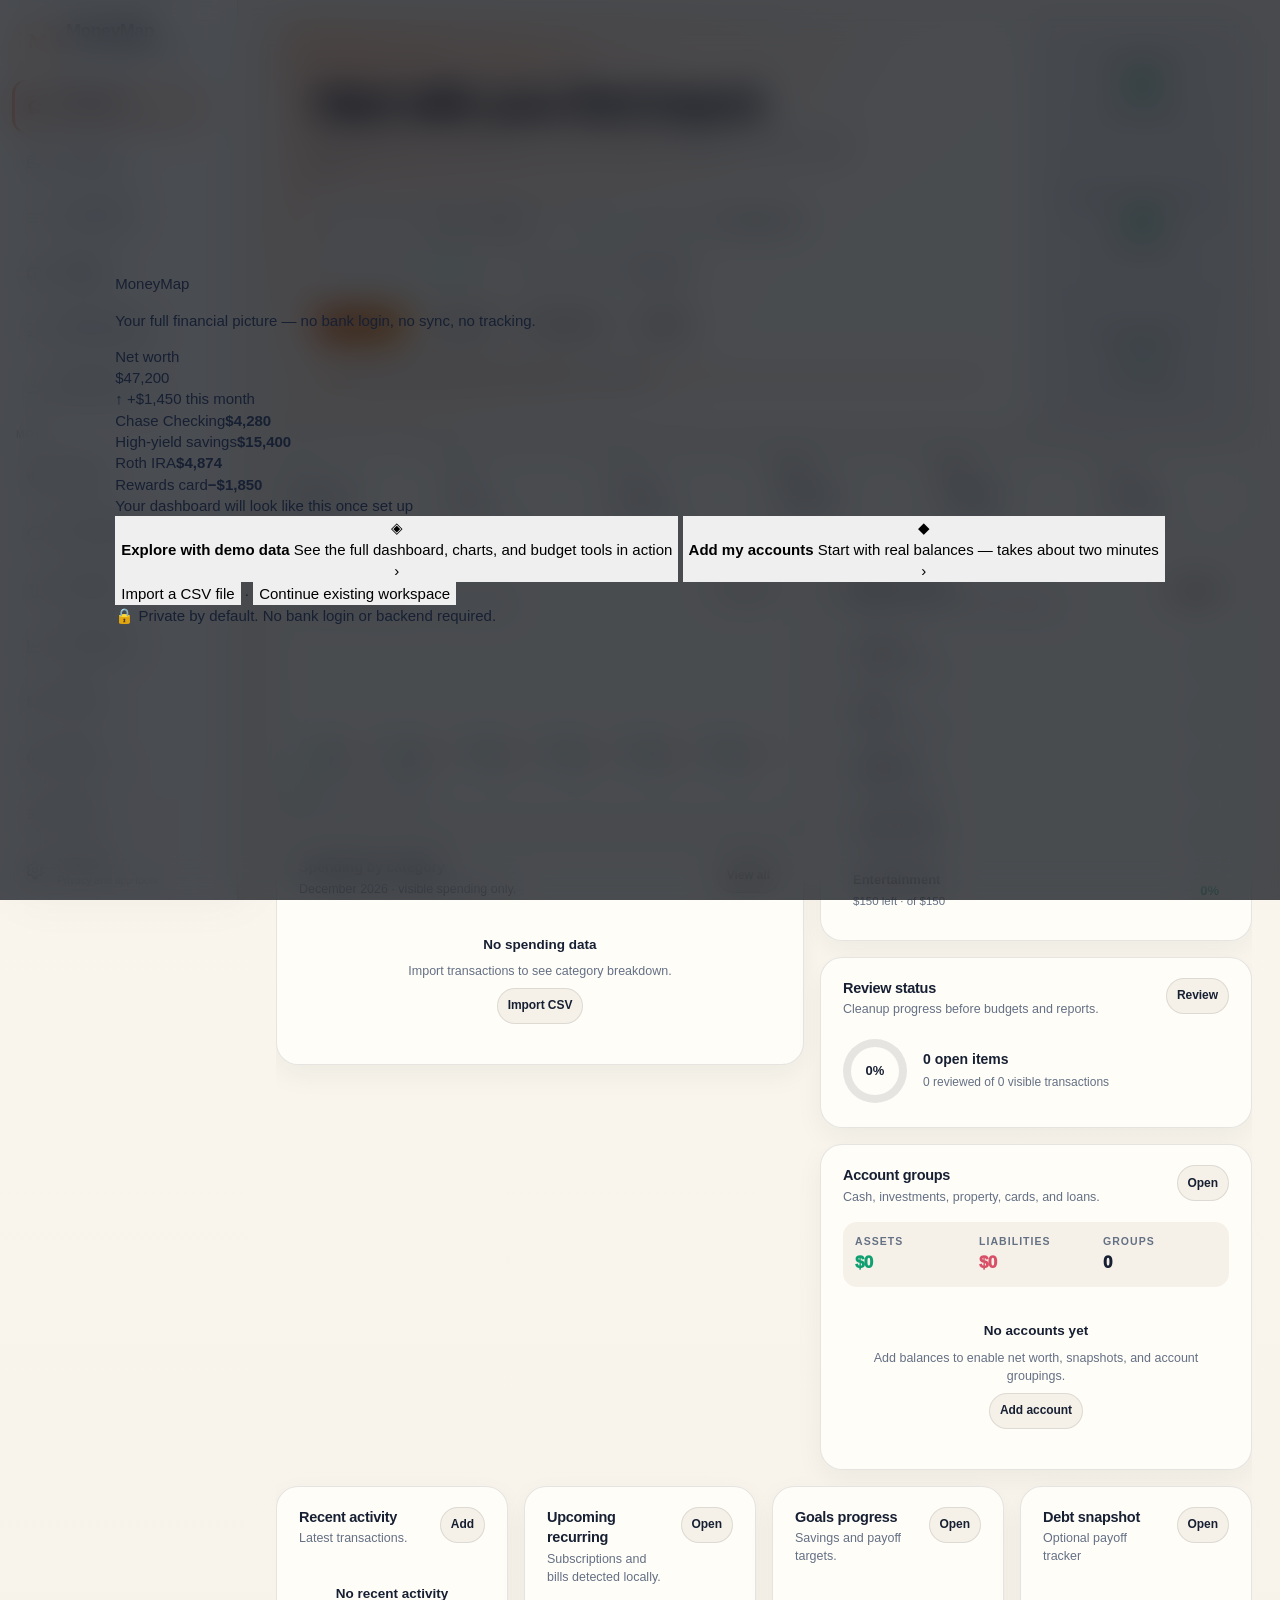
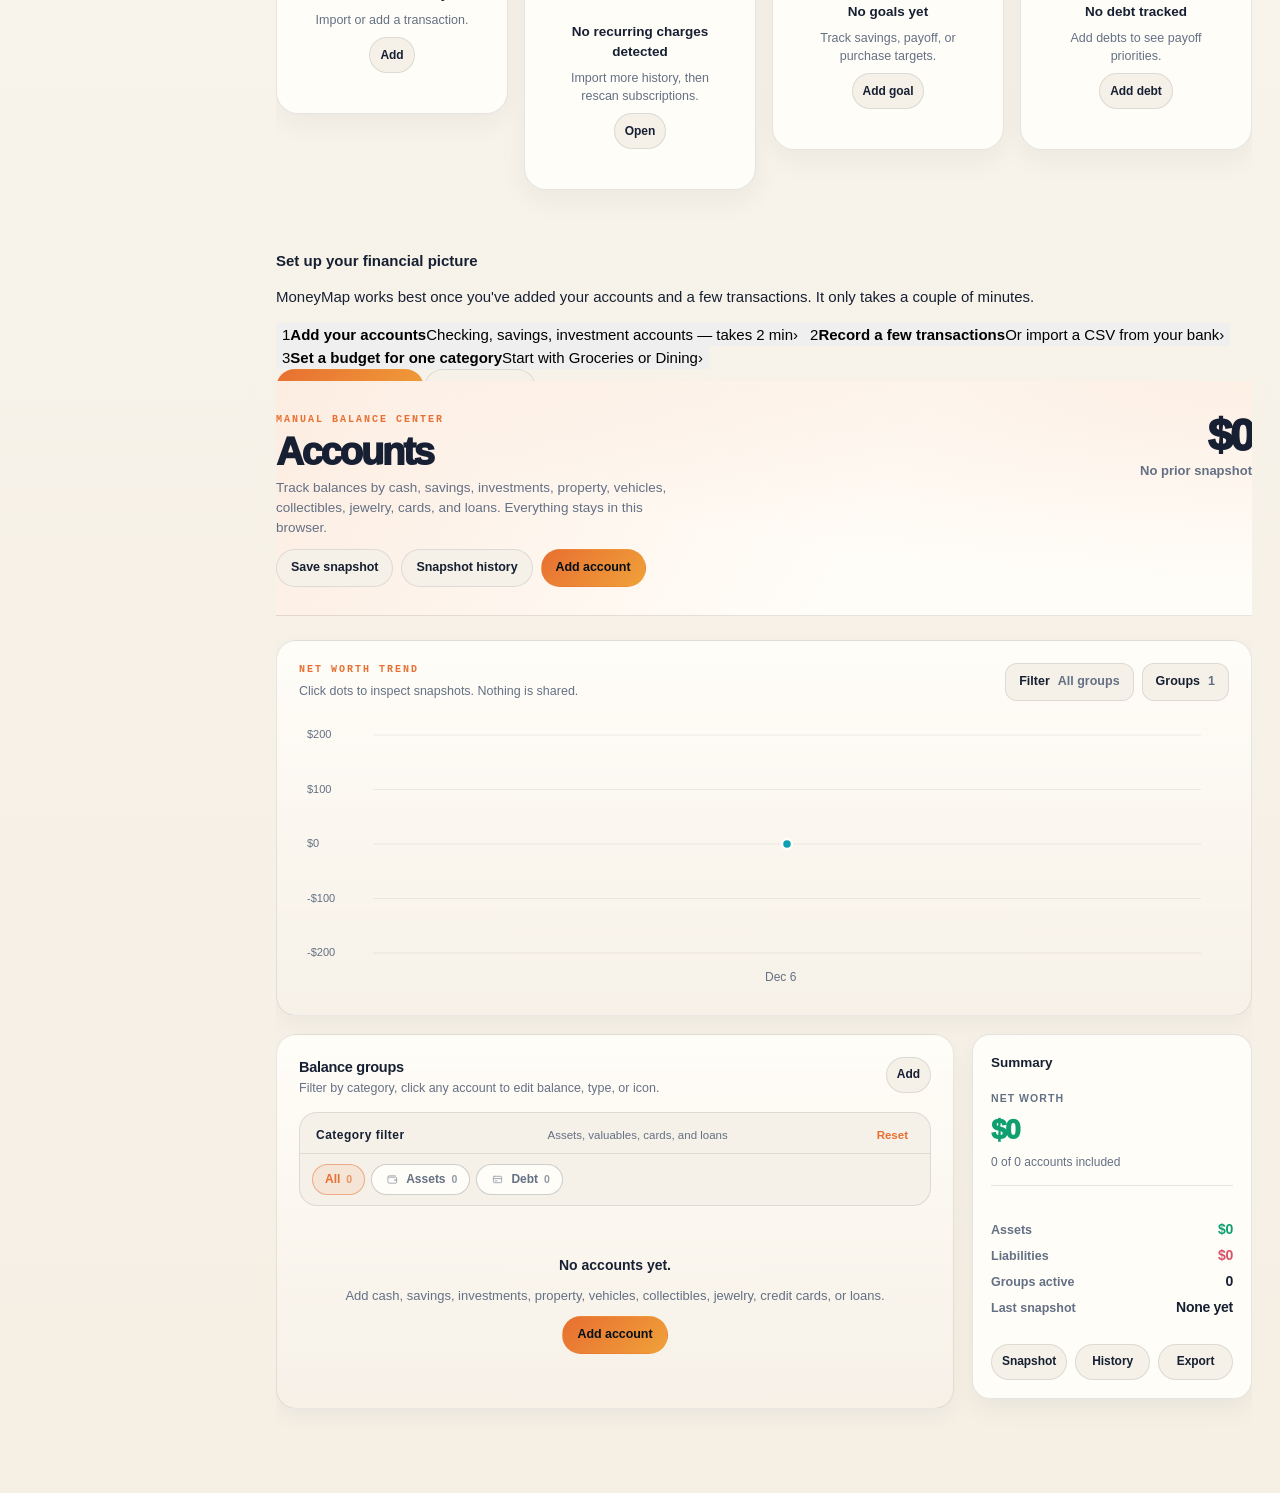
==== commit 8e83bbf2: "v0.1.2" ====
--- a/index.html
+++ b/index.html
@@ -7,8 +7,8 @@
 <meta http-equiv="Cache-Control" content="no-cache, no-store, must-revalidate"/>
 <meta http-equiv="Pragma" content="no-cache"/>
 <meta http-equiv="Expires" content="0"/>
-<meta content="v0.1.10" name="moneymap-build"/>
-<script>window.MONEYMAP_EXPECTED_BUILD='v0.1.10';window.MONEYMAP_ASSET_TOKEN='v0.1.10-20260530-1';</script>
+<meta content="v0.1.12" name="moneymap-build"/>
+<script>window.MONEYMAP_EXPECTED_BUILD='v0.1.12';window.MONEYMAP_ASSET_TOKEN='v0.1.12-20260530-1';</script>
 <meta content="MoneyMap" name="application-name"/>
 <meta content="MoneyMap" name="apple-mobile-web-app-title"/>
 <meta content="A private, local-first personal finance dashboard for budgets, reviews, goals, and net worth." name="description"/>
@@ -20,19 +20,19 @@
 <meta content="summary" name="twitter:card"/>
 <meta content="MoneyMap" name="twitter:title"/>
 <meta content="A clean personal finance dashboard for budgets, reviews, goals, and net worth." name="twitter:description"/>
-<link href="src/assets/favicon-light.svg?v=v0.1.10-20260530-1" rel="icon" type="image/svg+xml"/>
-<link href="src/assets/favicon-light.svg?v=v0.1.10-20260530-1" media="(prefers-color-scheme: light)" rel="icon" type="image/svg+xml"/>
-<link href="src/assets/favicon-dark.svg?v=v0.1.10-20260530-1" media="(prefers-color-scheme: dark)" rel="icon" type="image/svg+xml"/>
-
-
-<link href="src/css/base.css?v=v0.1.10-20260530-1" rel="stylesheet"/>
-<link href="src/css/layout.css?v=v0.1.10-20260530-1" rel="stylesheet"/>
-<link href="src/css/components.css?v=v0.1.10-20260530-1" rel="stylesheet"/>
-<link href="src/css/mobile.css?v=v0.1.10-20260530-1" rel="stylesheet"/>
-<link href="src/css/legacy-storage-fixes.css?v=v0.1.10-20260530-1" rel="stylesheet"/>
-<link href="src/css/ux-v0.9.2.css?v=v0.1.10-20260530-1" rel="stylesheet"/>
-<link href="src/css/dashboard-v0.1.10.css?v=v0.1.10-20260530-1" rel="stylesheet"/>
-<link href="src/css/accounts-v0.1.10.css?v=v0.1.10-20260530-1" rel="stylesheet"/></head>
+<link href="src/assets/favicon-light.svg?v=v0.1.12-20260530-1" rel="icon" type="image/svg+xml"/>
+<link href="src/assets/favicon-light.svg?v=v0.1.12-20260530-1" media="(prefers-color-scheme: light)" rel="icon" type="image/svg+xml"/>
+<link href="src/assets/favicon-dark.svg?v=v0.1.12-20260530-1" media="(prefers-color-scheme: dark)" rel="icon" type="image/svg+xml"/>
+
+
+<link href="src/css/base.css?v=v0.1.12-20260530-1" rel="stylesheet"/>
+<link href="src/css/layout.css?v=v0.1.12-20260530-1" rel="stylesheet"/>
+<link href="src/css/components.css?v=v0.1.12-20260530-1" rel="stylesheet"/>
+<link href="src/css/mobile.css?v=v0.1.12-20260530-1" rel="stylesheet"/>
+<link href="src/css/legacy-storage-fixes.css?v=v0.1.12-20260530-1" rel="stylesheet"/>
+<link href="src/css/ux-v0.9.2.css?v=v0.1.12-20260530-1" rel="stylesheet"/>
+<link href="src/css/dashboard-v0.1.10.css?v=v0.1.12-20260530-1" rel="stylesheet"/>
+<link href="src/css/accounts-v0.1.10.css?v=v0.1.12-20260530-1" rel="stylesheet"/></head>
 
 
 
@@ -474,40 +474,41 @@
 </div>
 
 
-<script src="src/js/core/app-config.js?v=v0.1.10-20260530-1"></script>
-<script src="src/js/utils.js?v=v0.1.10-20260530-1"></script>
-<script src="src/js/core/security.js?v=v0.1.10-20260530-1"></script>
-<script src="src/js/state.js?v=v0.1.10-20260530-1"></script>
-<script src="src/js/storage.js?v=v0.1.10-20260530-1"></script>
-<script src="src/js/navigation.js?v=v0.1.10-20260530-1"></script>
-<script src="src/js/accounts.js?v=v0.1.10-20260530-1"></script>
-<script src="src/js/transactions.js?v=v0.1.10-20260530-1"></script>
-<script src="src/js/import/parsers.js?v=v0.1.10-20260530-1"></script>
-<script src="src/js/import/workflow.js?v=v0.1.10-20260530-1"></script>
-<script src="src/js/budgets.js?v=v0.1.10-20260530-1"></script>
-<script src="src/js/investments.js?v=v0.1.10-20260530-1"></script>
-<script src="src/js/charts.js?v=v0.1.10-20260530-1"></script>
-<script src="src/js/settings.js?v=v0.1.10-20260530-1"></script>
-<script src="src/js/app.js?v=v0.1.10-20260530-1"></script>
-<script src="src/js/core/cache-guard.js?v=v0.1.10-20260530-1"></script>
+<script src="src/js/core/app-config.js?v=v0.1.12-20260530-1"></script>
+<script src="src/js/utils.js?v=v0.1.12-20260530-1"></script>
+<script src="src/js/core/security.js?v=v0.1.12-20260530-1"></script>
+<script src="src/js/state.js?v=v0.1.12-20260530-1"></script>
+<script src="src/js/storage.js?v=v0.1.12-20260530-1"></script>
+<script src="src/js/navigation.js?v=v0.1.12-20260530-1"></script>
+<script src="src/js/accounts.js?v=v0.1.12-20260530-1"></script>
+<script src="src/js/transactions.js?v=v0.1.12-20260530-1"></script>
+<script src="src/js/import/parsers.js?v=v0.1.12-20260530-1"></script>
+<script src="src/js/import/workflow.js?v=v0.1.12-20260530-1"></script>
+<script src="src/js/budgets.js?v=v0.1.12-20260530-1"></script>
+<script src="src/js/investments.js?v=v0.1.12-20260530-1"></script>
+<script src="src/js/charts.js?v=v0.1.12-20260530-1"></script>
+<script src="src/js/settings.js?v=v0.1.12-20260530-1"></script>
+<script src="src/js/app.js?v=v0.1.12-20260530-1"></script>
+<script src="src/js/core/cache-guard.js?v=v0.1.12-20260530-1"></script>
 <!-- Core: render bus, helpers, UI modules -->
-<script src="src/js/core/render-bus.js?v=v0.1.10-20260530-1"></script>
-<script src="src/js/core/shared-helpers.js?v=v0.1.10-20260530-1"></script>
-<script src="src/js/ui/spend-map.js?v=v0.1.10-20260530-1"></script>
-<script src="src/js/ui/onboarding.js?v=v0.1.10-20260530-1"></script>
-<script src="src/js/ui/touch.js?v=v0.1.10-20260530-1"></script>
-<script src="src/js/ui/nav.js?v=v0.1.10-20260530-1"></script>
+<script src="src/js/core/render-bus.js?v=v0.1.12-20260530-1"></script>
+<script src="src/js/core/shared-helpers.js?v=v0.1.12-20260530-1"></script>
+<script src="src/js/ui/spend-map.js?v=v0.1.12-20260530-1"></script>
+<script src="src/js/ui/onboarding.js?v=v0.1.12-20260530-1"></script>
+<script src="src/js/ui/touch.js?v=v0.1.12-20260530-1"></script>
+<script src="src/js/ui/nav.js?v=v0.1.12-20260530-1"></script>
 <!-- ux-v0.9: accounts nav item, account drawer form, state hooks -->
-<script src="src/js/ux-v0.9.js?v=v0.1.10-20260530-1"></script>
+<script src="src/js/ux-v0.9.js?v=v0.1.12-20260530-1"></script>
 <!-- ux-v0.9.2: account editor field polish -->
-<script src="src/js/ux-v0.9.2.js?v=v0.1.10-20260530-1"></script>
+<script src="src/js/ux-v0.9.2.js?v=v0.1.12-20260530-1"></script>
 <!-- ux-v0.9.8: touch swipe for review and transactions -->
-<script src="src/js/ux-v0.9.8.js?v=v0.1.10-20260530-1"></script>
-<script src="src/js/ui/transaction-drawer-v0.1.4.js?v=v0.1.10-20260530-1"></script>
+<script src="src/js/ux-v0.9.8.js?v=v0.1.12-20260530-1"></script>
+<script src="src/js/ui/transaction-drawer-v0.1.4.js?v=v0.1.12-20260530-1"></script>
 <!-- v0.1.10: canonical accounts renderer (replaces accounts-desktop-v0.1.9.js) -->
-<script src="src/js/ui/accounts-v0.1.10.js?v=v0.1.10-20260530-1"></script>
+<script src="src/js/ui/accounts-v0.1.10.js?v=v0.1.12-20260530-1"></script>
 <!-- v0.1.10: canonical dashboard renderer (replaces desktop-v0.1.9.js) -->
-<script src="src/js/ui/dashboard-v0.1.10.js?v=v0.1.10-20260530-1"></script>
-<script src="src/js/core/final-build-guard-v0.1.10.js?v=v0.1.10-20260530-1"></script>
+<script src="src/js/ui/dashboard-v0.1.10.js?v=v0.1.12-20260530-1"></script>
+<script src="src/js/core/router-v0.1.11.js?v=v0.1.12-20260530-1"></script>
+<script src="src/js/core/final-build-guard-v0.1.10.js?v=v0.1.12-20260530-1"></script>
 </body>
 </html>
--- a/src/css/dashboard-v0.1.10.css
+++ b/src/css/dashboard-v0.1.10.css
@@ -211,13 +211,13 @@
   flex:1;border-radius:4px 4px 0 0;min-height:4px;transition:height .3s ease;
 }
 .mm-v110-month-bars i.income{background:var(--good);}
-.mm-v110-month-bars i.spend{background:rgba(var(--accent-rgb),.5);}
+.mm-v110-month-bars i.spend{background:rgba(255,107,130,.72);}
 .mm-v110-month small{font-size:10.5px;color:var(--muted);font-weight:700;letter-spacing:.04em;text-transform:uppercase;}
 .mm-v110-legend{display:flex;gap:14px;margin-top:12px;font-size:11.5px;color:var(--muted);}
 .mm-v110-legend span{display:inline-flex;align-items:center;gap:5px;}
 .mm-v110-legend i{display:inline-block;width:10px;height:10px;border-radius:2px;}
 .mm-v110-legend i.income{background:var(--good);}
-.mm-v110-legend i.spend{background:rgba(var(--accent-rgb),.5);}
+.mm-v110-legend i.spend{background:rgba(255,107,130,.72);}
 
 /* ── SPENDING CATEGORIES ── */
 .mm-v110-cat-row{
--- a/src/css/accounts-v0.1.10.css
+++ b/src/css/accounts-v0.1.10.css
@@ -317,3 +317,93 @@
   .mm-nw-popover-v014{position:fixed;left:16px!important;right:16px!important;bottom:calc(90px + var(--mm-safe-bottom,0px))!important;top:auto!important;width:auto;}
   .mm-nw-popover-v014::after{display:none;}
 }
+
+/* ── PORTED FROM accounts-desktop-v0.1.9.css (removed in v0.1.10) ── */
+
+/* Account type badge inside row */
+.mm-acct-v110-type-pill{
+  display:inline-flex;align-items:center;padding:2px 7px;
+  border-radius:5px;font-size:10.5px;font-weight:700;
+  background:var(--panel3);border:1px solid var(--line);
+  color:var(--muted);white-space:nowrap;
+}
+
+/* Pill icon — constrain the mm-acct-icon-v014 to 16px inside a filter pill */
+.mm-acct-v110-pill-icon .mm-acct-icon-v014{
+  width:16px;height:16px;border-radius:4px;
+  background:transparent!important;color:inherit!important;box-shadow:none;
+}
+.mm-acct-v110-pill-icon .mm-acct-icon-v014 svg{width:11px;height:11px;}
+
+/* Chart card — overflow:visible is critical so popover escapes the card boundary */
+.mm-accounts-chart-card-v014{
+  position:relative;overflow:visible!important;
+  border-radius:var(--radius);
+  background:radial-gradient(circle at 14% 14%,rgba(var(--accent-rgb),.10),transparent 38%),
+    linear-gradient(180deg,var(--panel),var(--panel));
+}
+
+/* Chart top header area */
+.mm-accounts-chart-top-v014{
+  display:flex;justify-content:space-between;align-items:flex-start;
+  gap:16px;margin-bottom:12px;flex-wrap:wrap;
+}
+
+/* "Filter: All groups" and "Groups: N" pills in chart section */
+.mm-accounts-control-pill-v014{
+  display:inline-flex;align-items:center;justify-content:space-between;
+  gap:8px;min-height:38px;padding:0 13px;
+  border:1px solid var(--line);border-radius:12px;
+  background:var(--panel2);color:var(--text);
+  font-size:12.5px;font-weight:800;white-space:nowrap;
+}
+.mm-accounts-control-pill-v014 span{color:var(--muted);font-weight:700;}
+
+/* Balance groups list section header */
+.mm-accounts-list-head-v014{
+  display:flex;align-items:flex-start;justify-content:space-between;
+  gap:14px;margin-bottom:14px;
+}
+.mm-accounts-list-head-v014 h3{margin:0;font-size:14.5px;font-weight:800;letter-spacing:-.02em;}
+.mm-accounts-list-head-v014 p{margin:3px 0 0;font-size:12.5px;color:var(--muted);}
+
+/* Icon picker in account drawer */
+.v014-icon-picker{margin-top:14px;}
+.v014-icon-picker>label{
+  display:block;font-size:10.5px;font-weight:900;
+  letter-spacing:.12em;text-transform:uppercase;color:var(--muted);
+  margin-bottom:8px;
+}
+.v014-icon-grid{
+  display:grid;grid-template-columns:repeat(6,minmax(0,1fr));gap:7px;
+}
+.v014-icon-choice{
+  width:100%;min-height:46px;border:1px solid var(--line);
+  border-radius:13px;background:var(--panel2);
+  display:grid;place-items:center;cursor:pointer;
+  transition:border-color .12s,background .12s;
+}
+.v014-icon-choice:hover{border-color:var(--line2);background:var(--panel);}
+.v014-icon-choice .mm-acct-icon-v014{width:30px;height:30px;border-radius:10px;box-shadow:none;}
+.v014-icon-choice .mm-acct-icon-v014 svg{width:17px;height:17px;}
+.v014-icon-choice.active{
+  border-color:rgba(var(--accent-rgb),.6);
+  background:rgba(var(--accent-rgb),.09);
+  box-shadow:0 0 0 3px rgba(var(--accent-rgb),.09);
+}
+@media(max-width:460px){.v014-icon-grid{grid-template-columns:repeat(4,minmax(0,1fr));}}
+
+/* ── RESPONSIVE BREAKPOINT FIX ──
+   .main drops to padding:12px at 760px but accounts header had -32px margin.
+   Must match main's actual padding at each breakpoint. */
+@media(max-width:760px){
+  .mm-acct-v110-header{margin:-26px -12px 20px;padding:26px 12px 22px;}
+}
+@media(max-width:640px){
+  .mm-acct-v110-header{margin:-26px -12px 18px;padding:22px 12px 20px;}
+  .mm-acct-v110-header-inner{flex-direction:column;gap:14px;}
+  .mm-acct-v110-header-right{align-items:flex-start;}
+  .mm-acct-v110-layout{gap:12px;}
+  .mm-acct-v110-summary{grid-template-columns:1fr;}
+  .v014-icon-grid{grid-template-columns:repeat(4,minmax(0,1fr));}
+}
